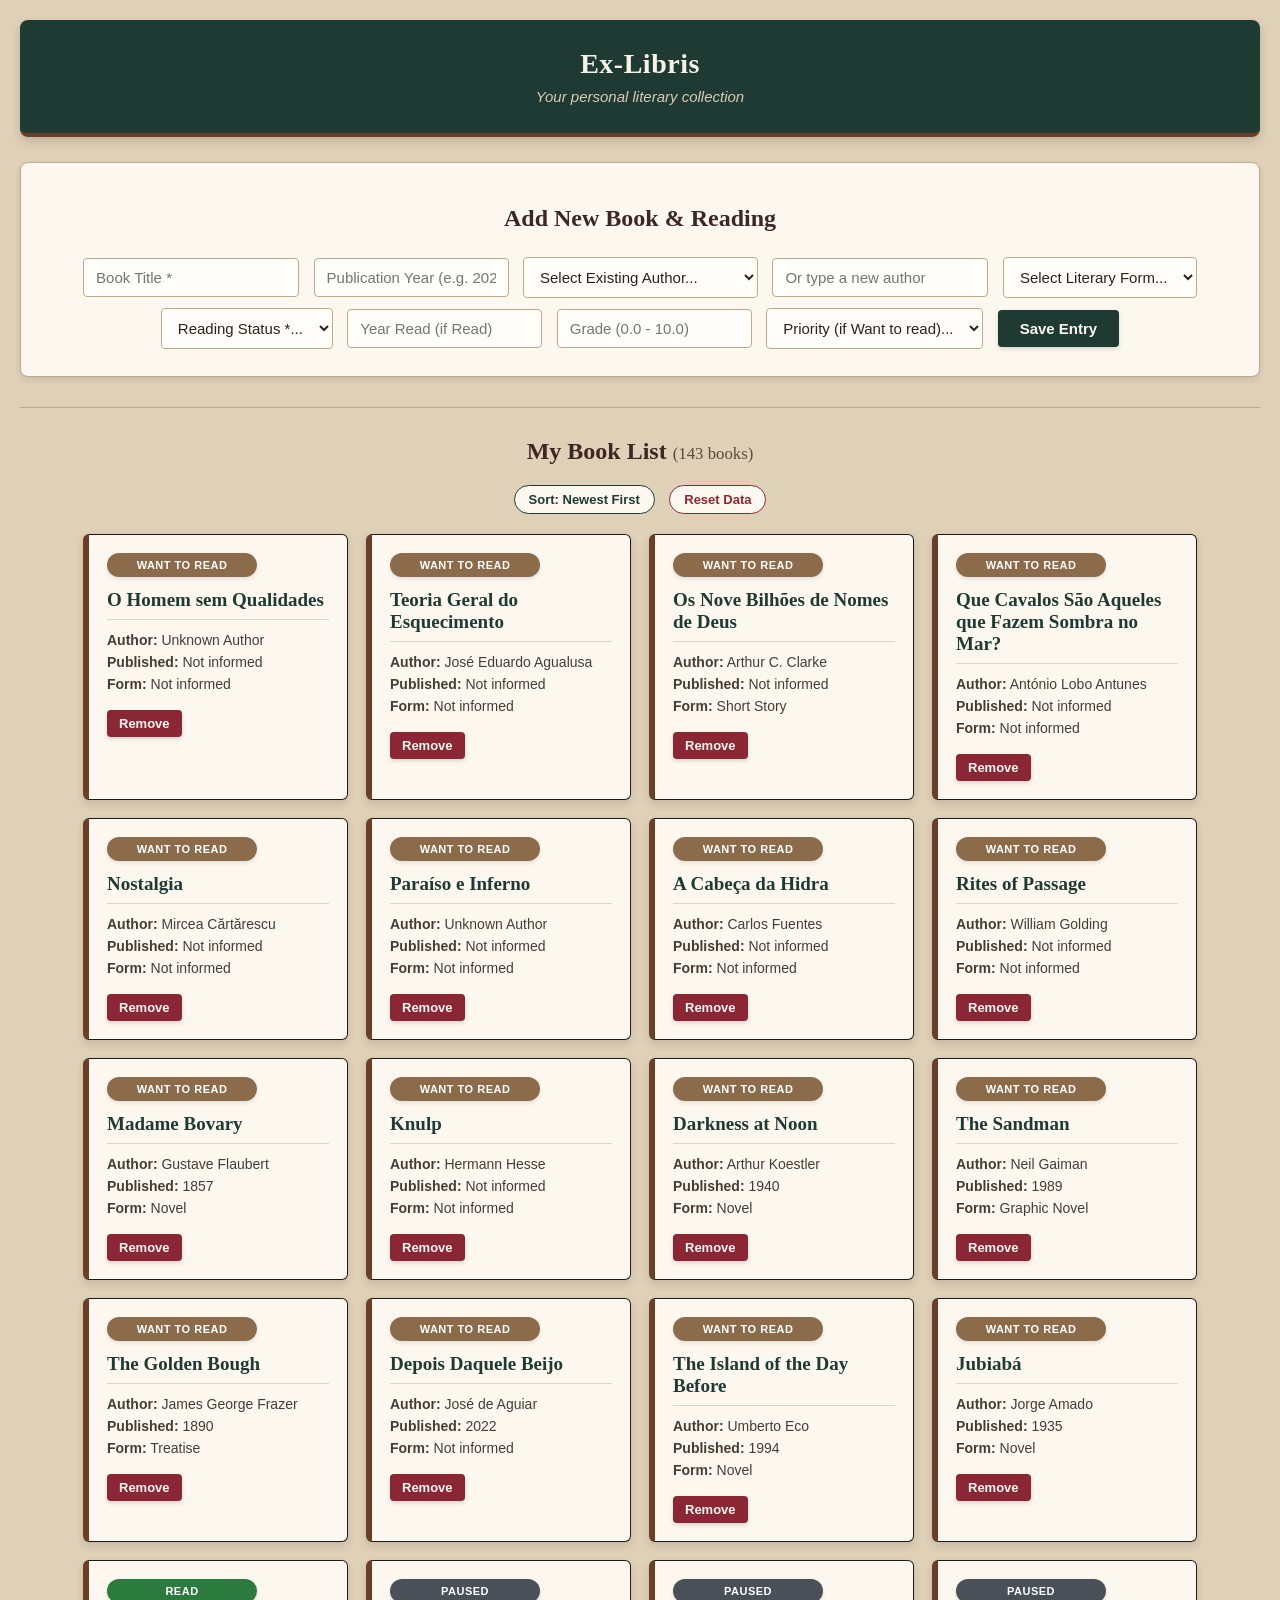
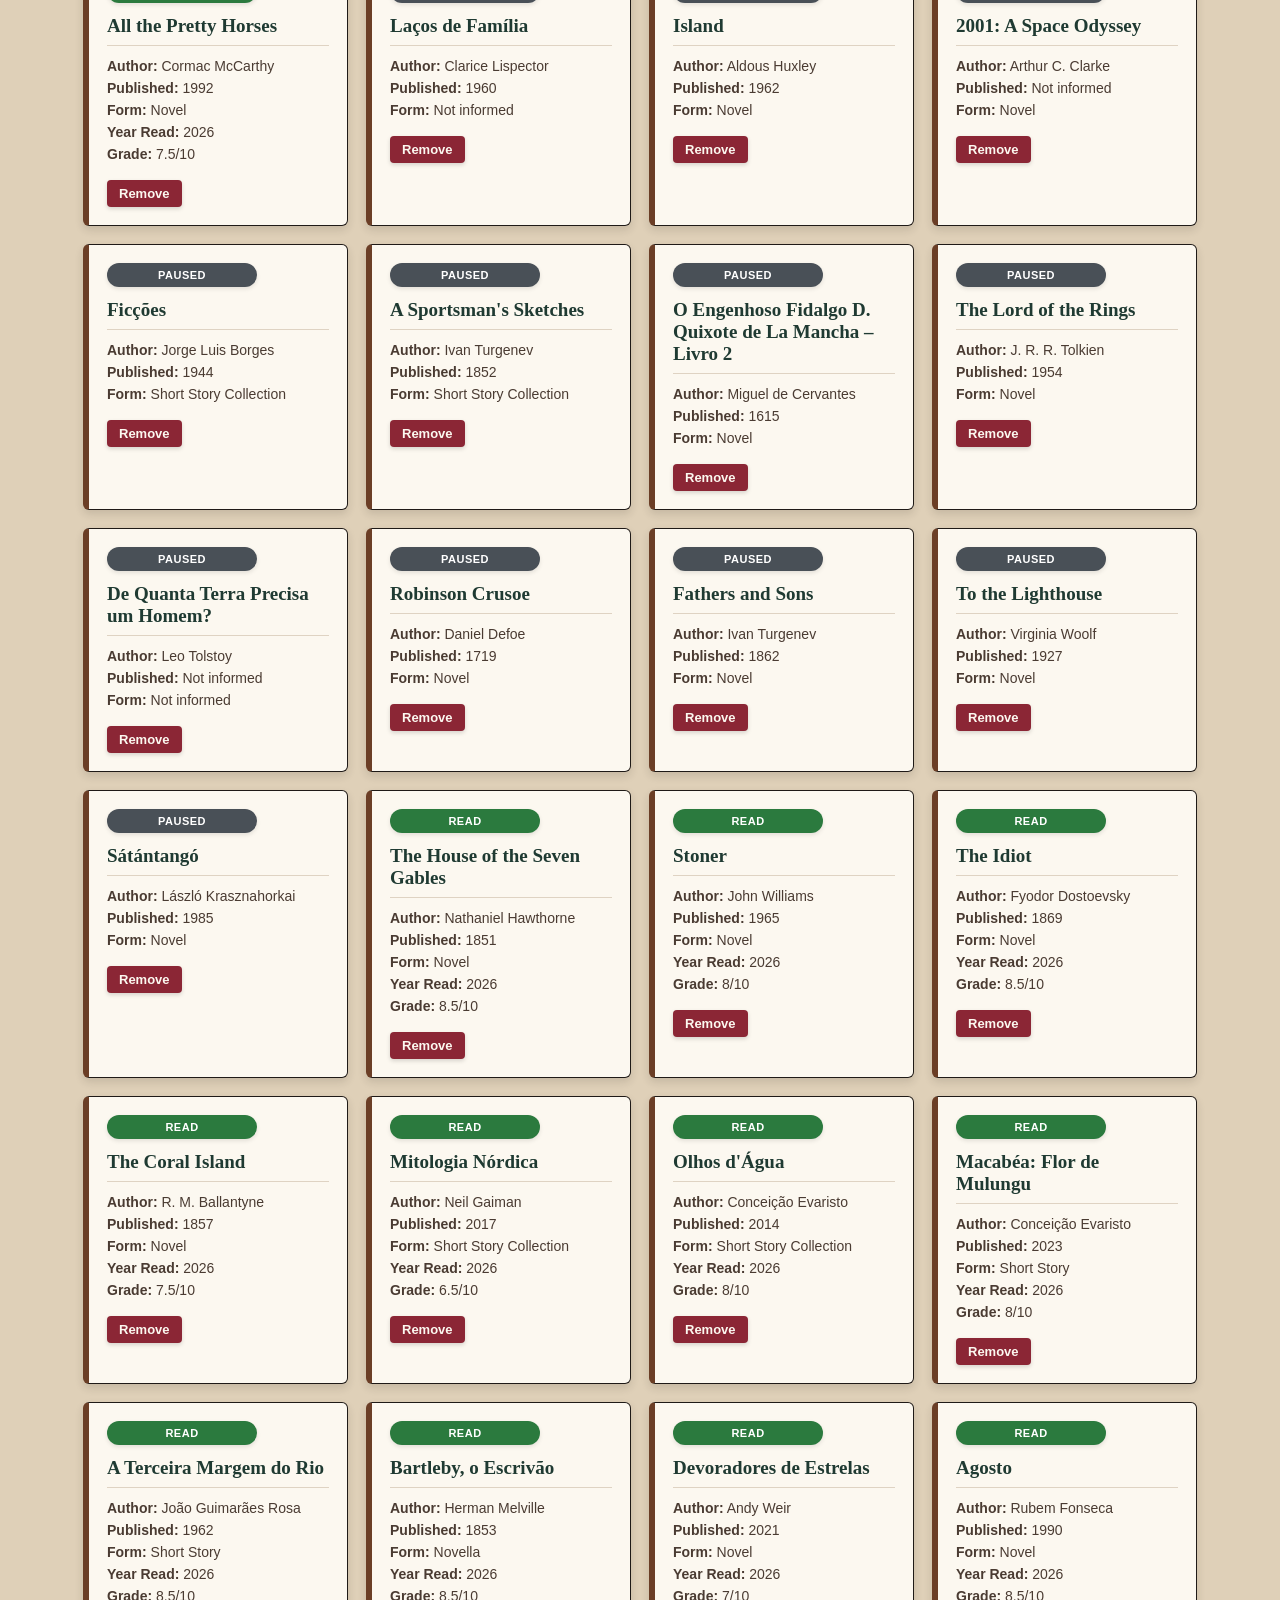
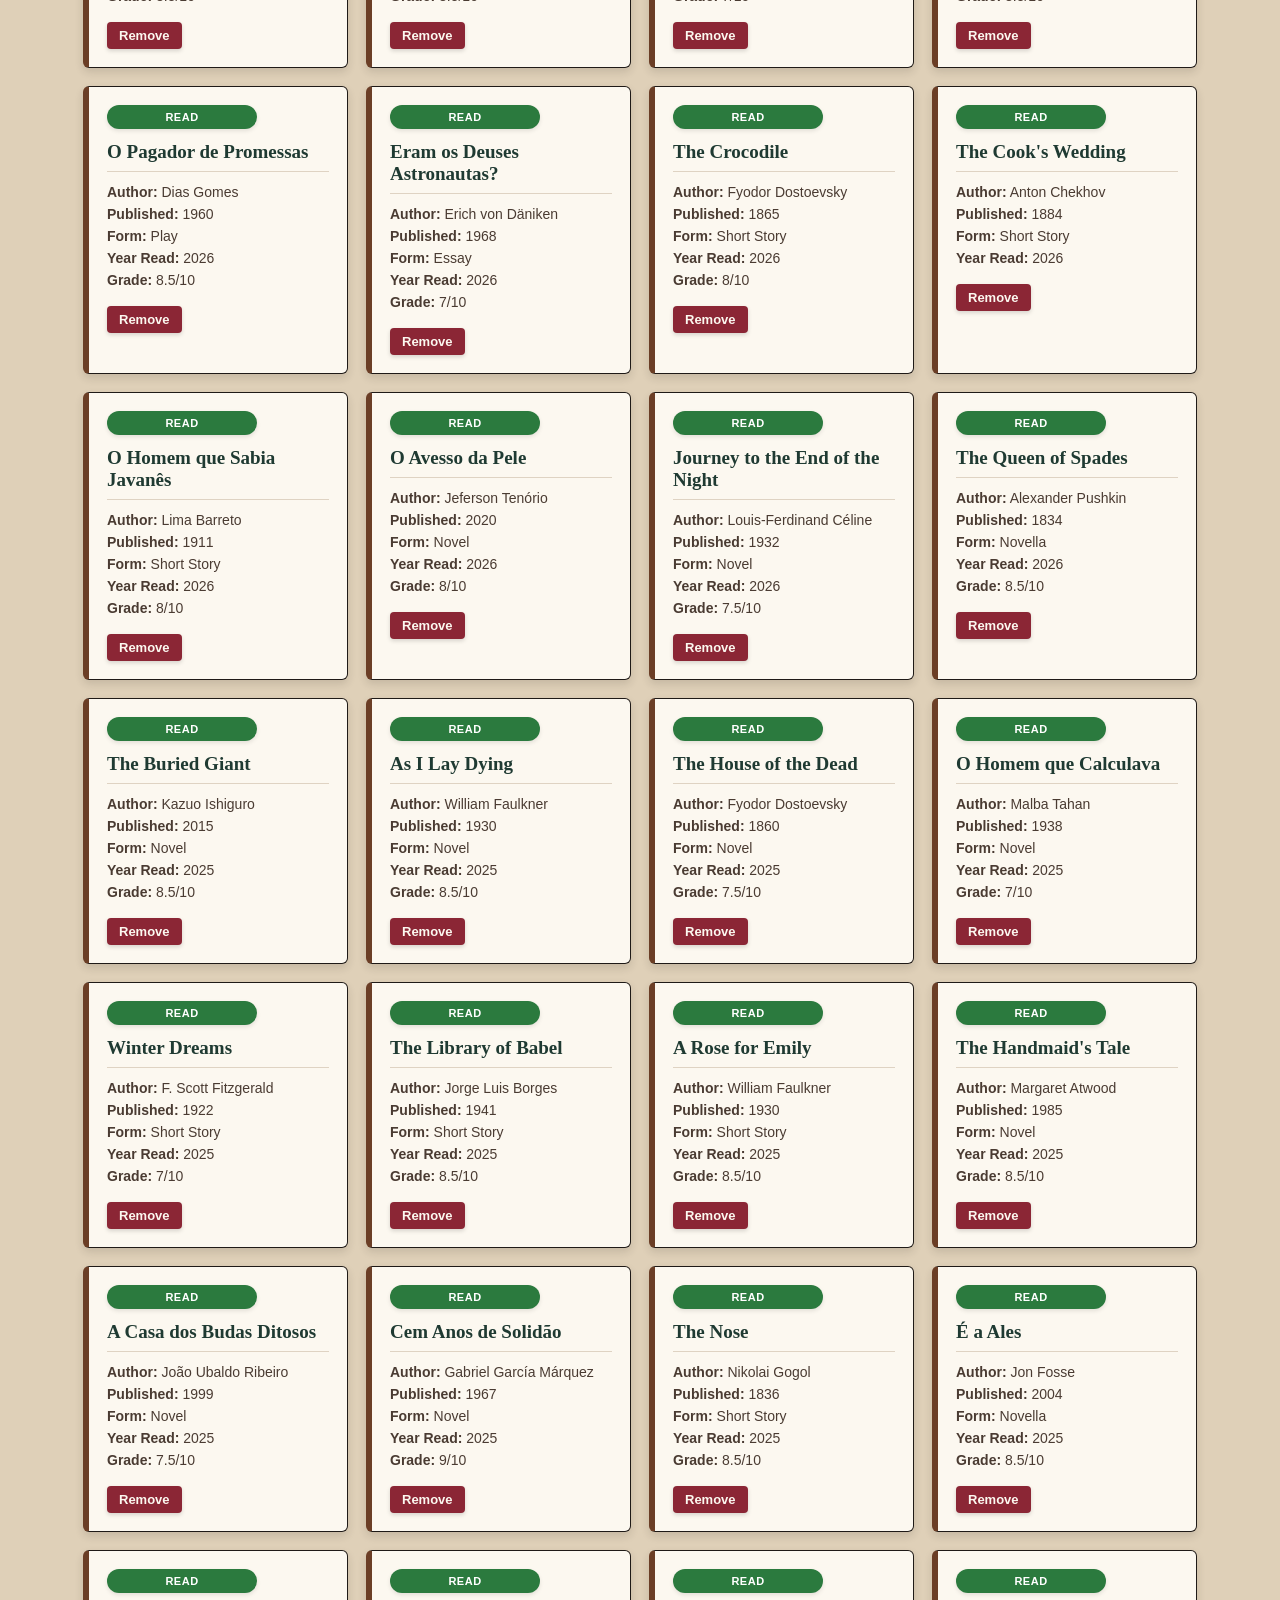
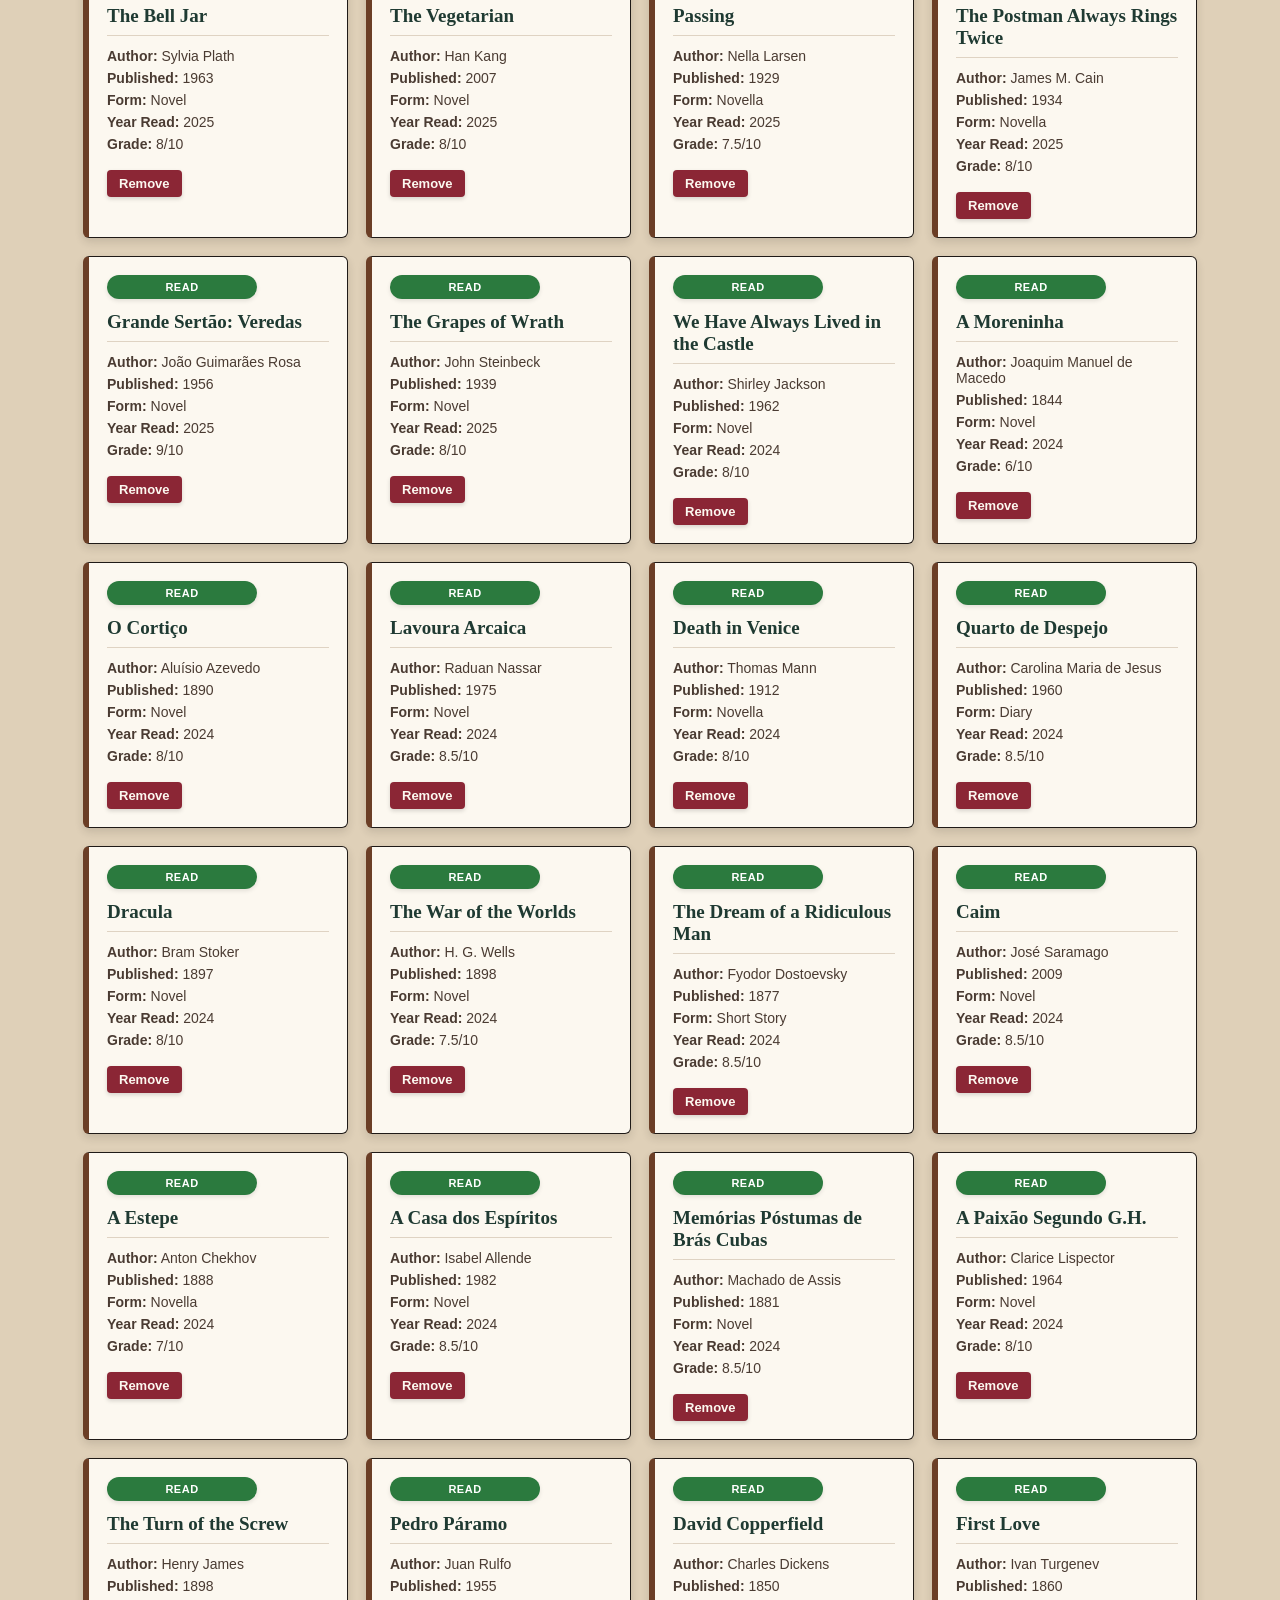
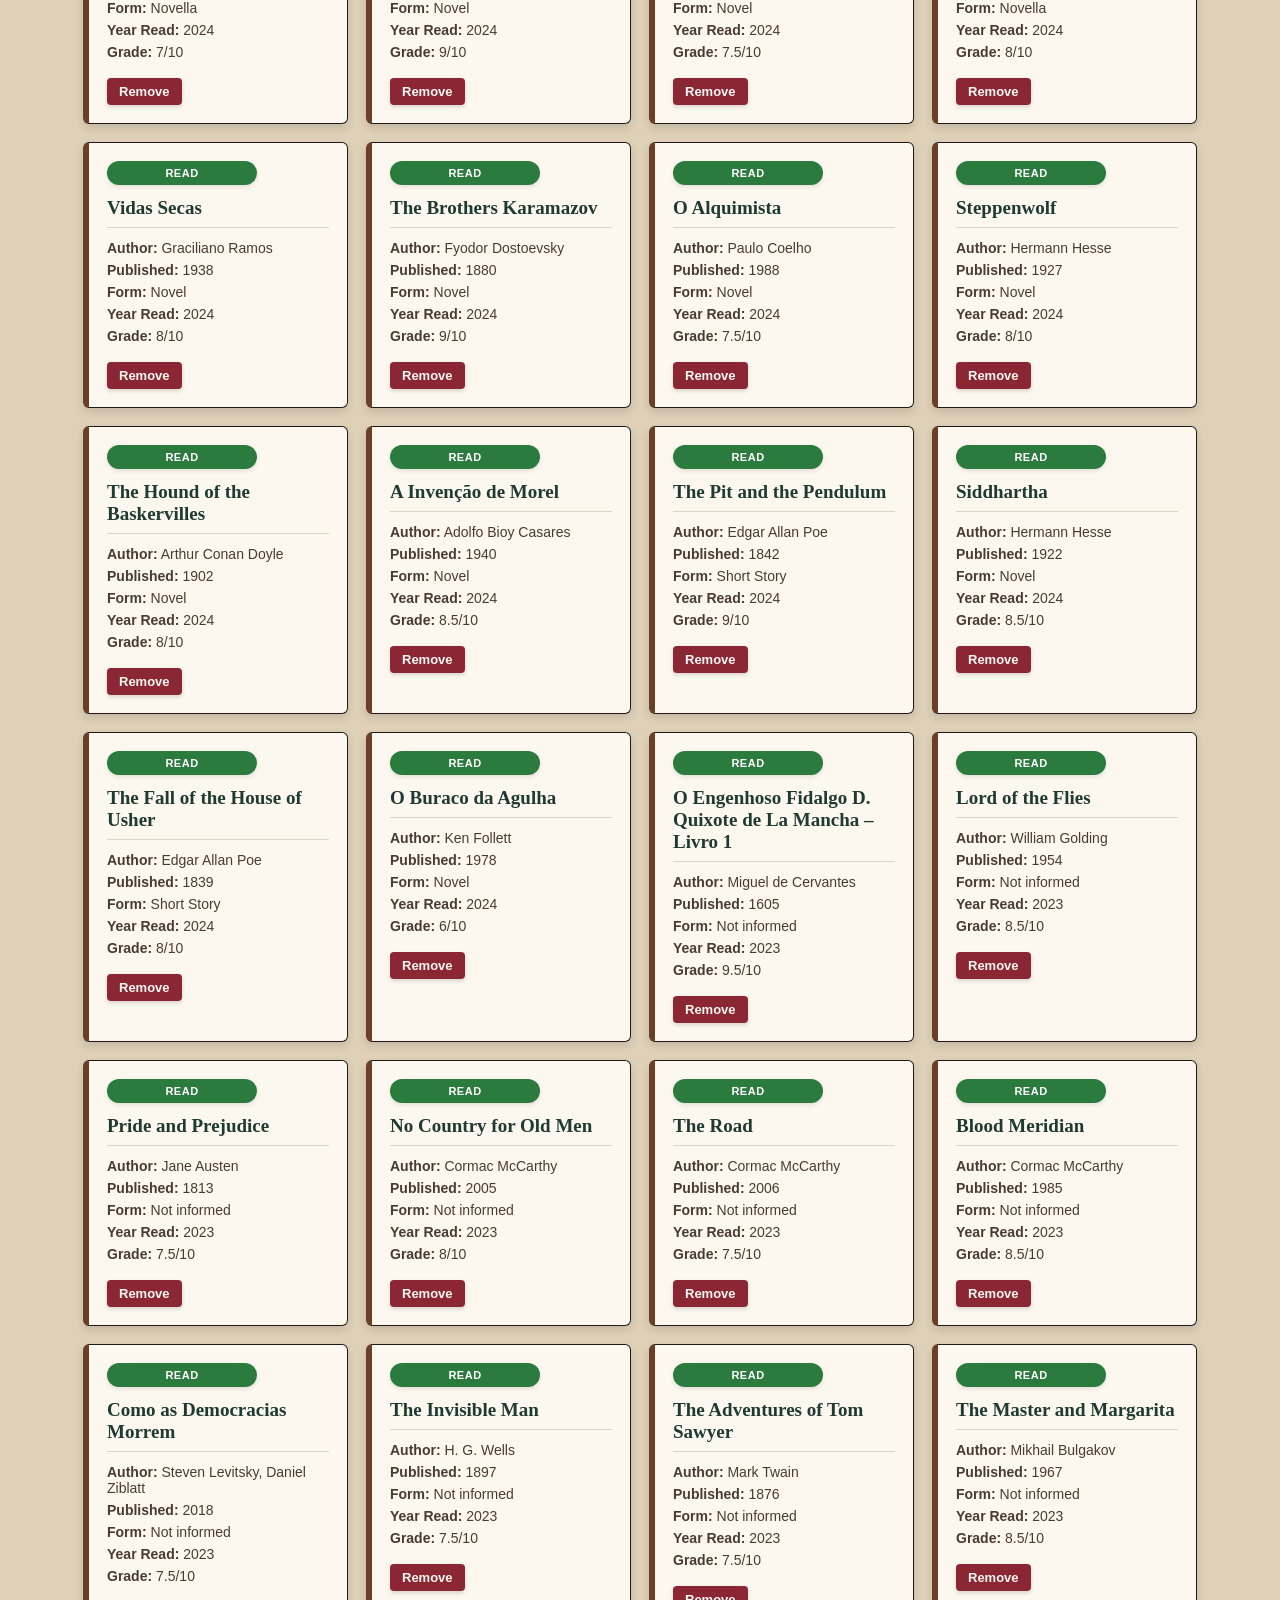
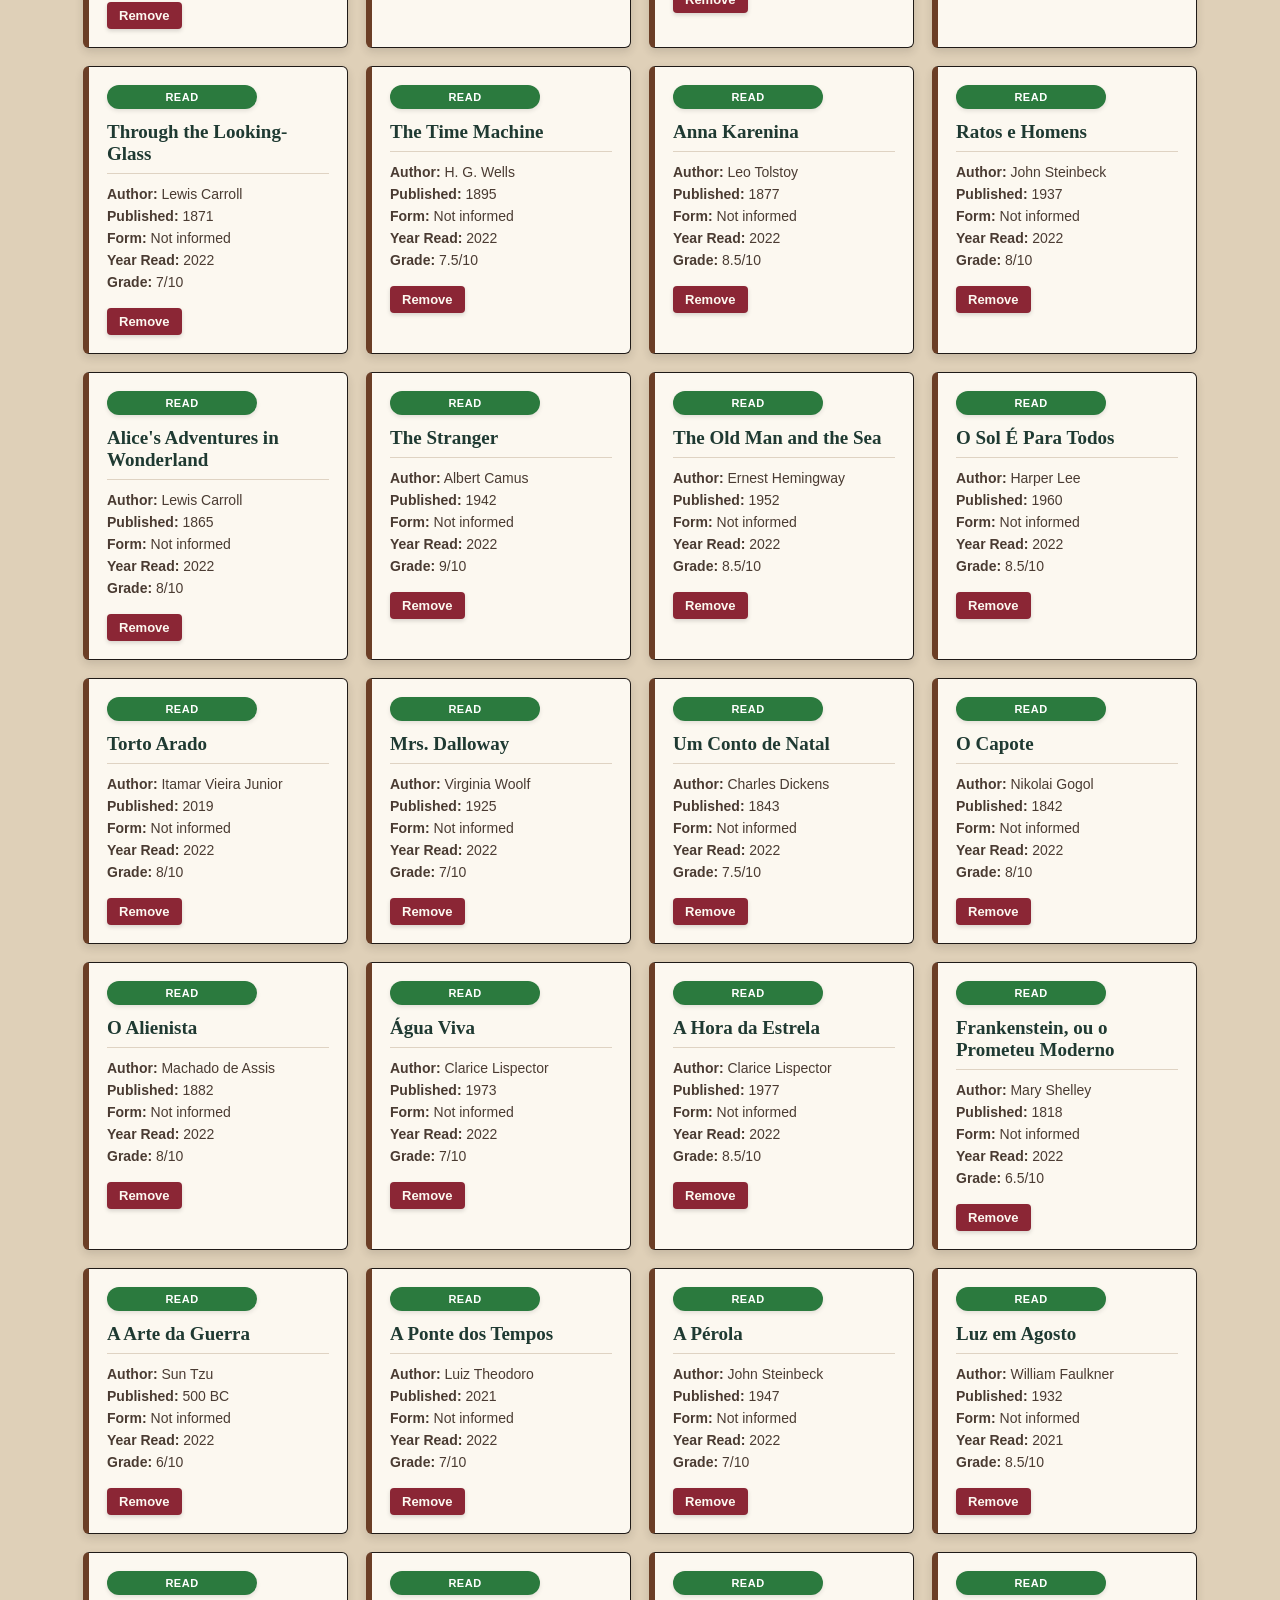
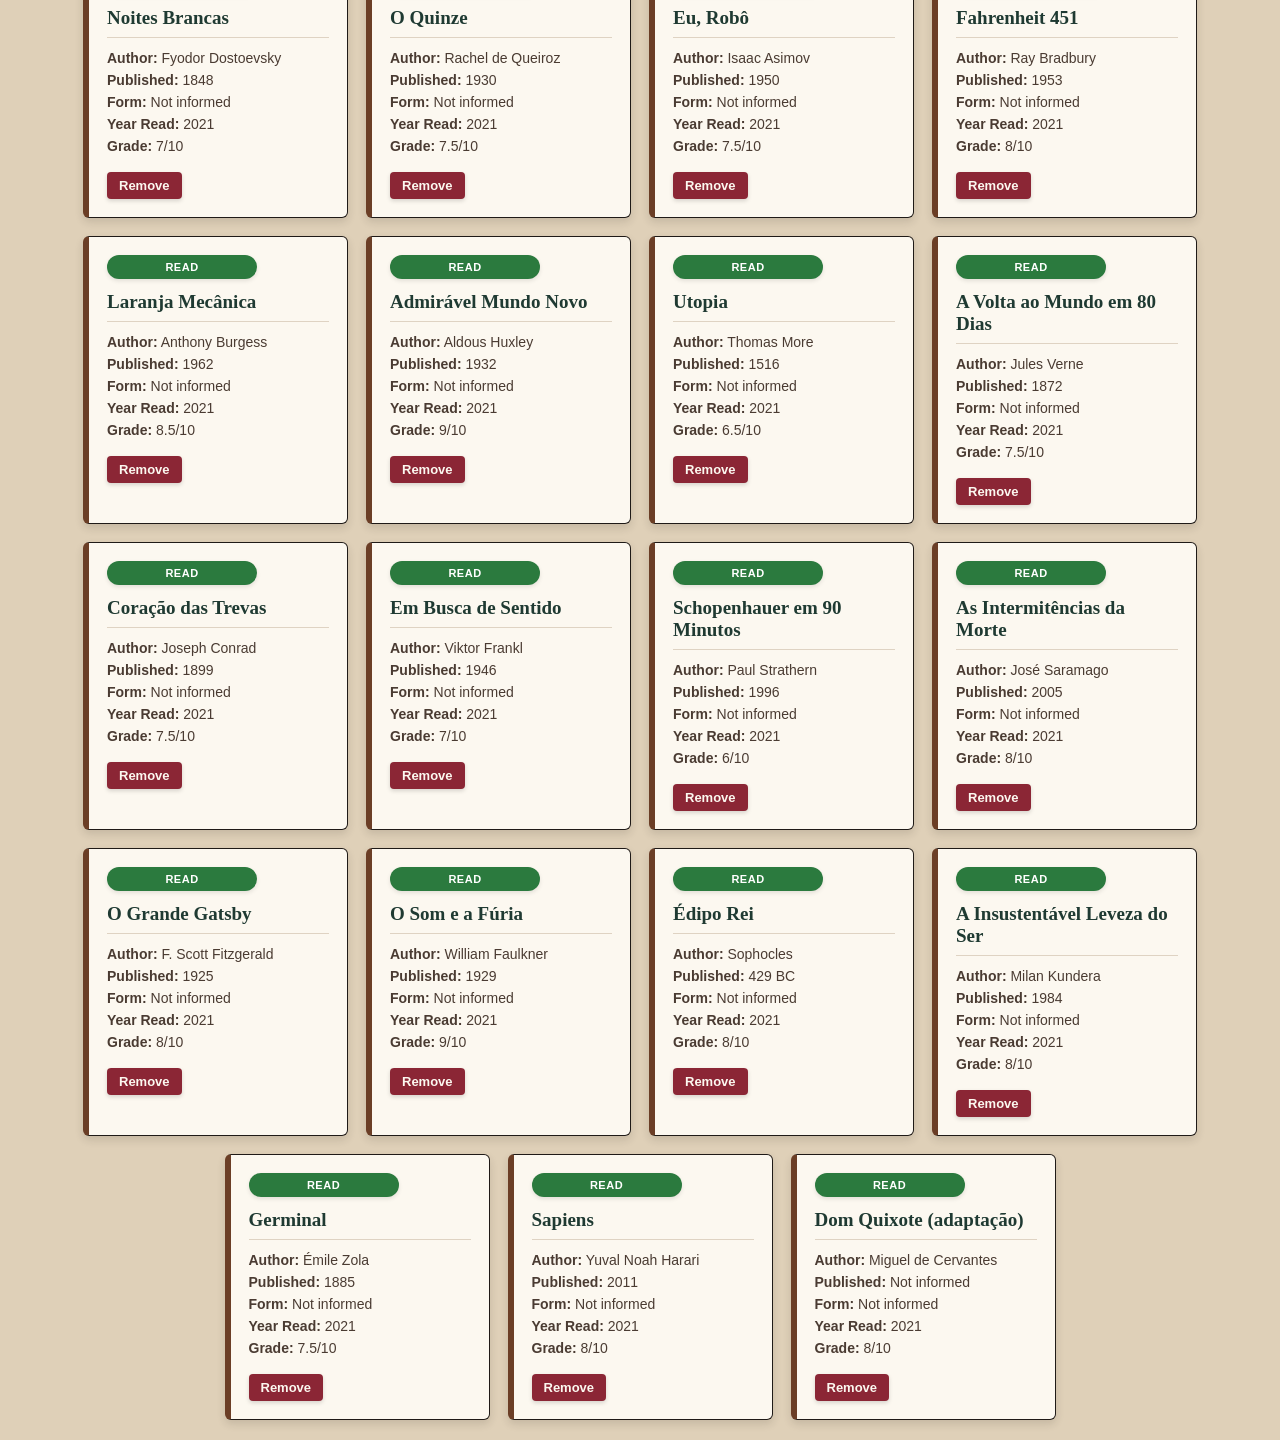
==== index.html @ f7af6a47 "Versão 13: Tradução para inglês (US), separação Book/Reading e validações FR-06" ====
<!DOCTYPE html>
<html lang="en-US">
<head>
    <meta charset="UTF-8">
    <meta name="viewport" content="width=device-width, initial-scale=1.0">
    <title>Ex-Libris | Personal Library</title>
    <link rel="stylesheet" href="css/style.css">
</head>
<body>
    <header>
        <h1>Ex-Libris</h1>
        <p class="subtitle">Your personal literary collection</p>
    </header>
    
    <main>
        <!-- SECTION 1: Form for Book & Initial Reading -->
        <section class="add-book-section">
            <h2>Add New Book & Reading</h2>
            
            <form id="form-new-book" novalidate>
                <!-- Book Entity Fields -->
                <input type="text" id="new-title" name="title" placeholder="Book Title *">
                <input type="number" id="new-year" name="publicationYear" placeholder="Publication Year (e.g. 2024 or -500)">
                
                <!-- Author Selection or Quick Creation -->
                <select id="new-author" name="authorId">
                    <option value="">Select Existing Author...</option>
                </select>
                <input type="text" id="typed-author" name="typedAuthor" placeholder="Or type a new author">

                <!-- Book Literary Form (Controlled values matching seed.json) -->
                <select id="new-form" name="form">
                    <option value="">Select Literary Form...</option>
                    <option value="Novel">Novel</option>
                    <option value="Novella">Novella</option>
                    <option value="Short Story">Short Story</option>
                    <option value="Short Story Collection">Short Story Collection</option>
                    <option value="Essay">Essay</option>
                    <option value="Play">Play</option>
                    <option value="Diary">Diary</option>
                    <option value="Treatise">Treatise</option>
                    <option value="Graphic Novel">Graphic Novel</option>
                </select>

                <!-- Reading Entity Fields -->
                <select id="new-status" name="status">
                    <option value="">Reading Status *...</option>
                    <option value="Want to read">Want to read</option>
                    <option value="Reading">Reading</option>
                    <option value="Paused">Paused</option>
                    <option value="Read">Read</option>
                    <option value="Abandoned">Abandoned</option>
                </select>

                <input type="number" id="new-year-read" name="yearRead" placeholder="Year Read (if Read)">
                <input type="number" id="new-grade" name="grade" step="0.5" placeholder="Grade (0.0 - 10.0)">

                <select id="new-priority" name="priority">
                    <option value="">Priority (if Want to read)...</option>
                    <option value="Low">Low</option>
                    <option value="Medium">Medium</option>
                    <option value="High">High</option>
                </select>

                <button type="submit" id="btn-save">Save Entry</button>
            </form>

            <!-- Container for FR-06 Validation Errors -->
            <div id="error-messages" class="error-container" aria-live="polite"></div>
        </section>

        <hr>

        <!-- SECTION 2: Library Display & Controls -->
        <section class="library-section">
            <h2>My Book List <span id="book-counter" class="book-counter"></span></h2>
            
            <div class="list-controls">
                <button type="button" id="btn-sort">Sort: Newest First</button>
                <button type="button" id="btn-reset" class="btn-reset">Reset Data</button>
            </div>

            <div id="book-list" class="book-grid"></div>
        </section>
    </main>

    <script type="module" src="js/app.js"></script>
</body>
</html>
---- css/style.css ----
/* ==========================================================================
   COLOR VARIABLES (CLASSIC LITERARY PALETTE)
   ========================================================================== */
:root {
    --color-bg: #dfd0b8;            /* Page background (warm parchment) */
    --color-paper: #fcf8f0;         /* Card and form surface (light cream) */
    --color-green: #1f3a32;         /* Primary header and title color */
    --color-green-hover: #284b41;   /* Slightly lighter green for hover states */
    --color-wood: #6b3e26;          /* Book spine accent and borders */
    --color-wine: #8b2635;          /* Destructive actions and error text */
    --color-wine-hover: #a32c3e;    /* Hover state for destructive buttons */
    --color-text: #2c221e;          /* Primary dark brown body text */
    --color-border-soft: #bfa98e;   /* Input borders and horizontal dividers */
}

/* ==========================================================================
   GENERAL PAGE SETUP
   ========================================================================== */
* {
    box-sizing: border-box;
}

body {
    font-family: 'Segoe UI', Tahoma, Geneva, Verdana, sans-serif;
    background-color: var(--color-bg);
    color: var(--color-text);
    margin: 0;
    padding: 20px;
    text-align: center;
}

/* ==========================================================================
   HEADER & TYPOGRAPHY
   ========================================================================== */
header {
    background-color: var(--color-green);
    color: #f7f2e7;
    padding: 28px 20px;
    border-radius: 8px;
    border-bottom: 4px solid var(--color-wood);
    margin-bottom: 25px;
    box-shadow: 0 4px 10px rgba(44, 34, 30, 0.18);
}

header h1, h2, .book-card h3 {
    font-family: Georgia, 'Times New Roman', serif;
}

header h1 {
    margin: 0;
    font-size: 28px;
    letter-spacing: 0.5px;
}

.subtitle {
    margin: 8px 0 0 0;
    font-size: 15px;
    color: #d8ccb8;
    font-style: italic;
}

h2 {
    color: #3e2723;
}

.book-counter {
    font-size: 0.7em;
    color: #5c493e;
    font-weight: normal;
}

/* ==========================================================================
   FORM SECTION (ADD NEW BOOK & READING)
   ========================================================================== */
.add-book-section {
    background-color: var(--color-paper);
    padding: 22px;
    border-radius: 8px;
    border: 1px solid var(--color-border-soft);
    margin-bottom: 20px;
    box-shadow: 0 3px 6px rgba(44, 34, 30, 0.1);
}

#form-new-book input,
#form-new-book select {
    padding: 10px 12px;
    margin: 5px;
    border: 1px solid var(--color-border-soft);
    border-radius: 4px;
    background-color: #fffdf9;
    color: var(--color-text);
    font-size: 15px;
}

#new-year,
#new-year-read,
#new-grade {
    width: 195px;
    -moz-appearance: textfield;
    appearance: textfield;
}

#new-year::-webkit-outer-spin-button,
#new-year::-webkit-inner-spin-button,
#new-year-read::-webkit-outer-spin-button,
#new-year-read::-webkit-inner-spin-button,
#new-grade::-webkit-outer-spin-button,
#new-grade::-webkit-inner-spin-button {
    -webkit-appearance: none;
    appearance: none;
    margin: 0;
}

#form-new-book input:focus,
#form-new-book select:focus {
    outline: none;
    border-color: var(--color-green);
}

/* Validation Error Box (FR-06) - Hidden automatically when empty */
.error-container {
    max-width: 650px;
    margin: 14px auto 0 auto;
    padding: 10px 14px;
    background-color: #f8e6e8;
    border: 1px solid var(--color-wine);
    border-radius: 6px;
    color: var(--color-wine);
    font-size: 14px;
    font-weight: 600;
    text-align: left;
}

.error-container:empty {
    display: none;
}

.error-container p {
    margin: 4px 0;
}

/* ==========================================================================
   BUTTONS (SAVE & REMOVE)
   ========================================================================== */
#form-new-book button,
.btn-remove {
    color: var(--color-paper);
    border: none;
    border-radius: 4px;
    font-weight: bold;
    cursor: pointer;
    box-shadow: 0 2px 4px rgba(0, 0, 0, 0.15);
    transition: all 0.2s cubic-bezier(0.25, 0.8, 0.25, 1);
}

#form-new-book button {
    padding: 10px 22px;
    margin: 5px;
    background-color: var(--color-green);
    font-size: 15px;
}

#form-new-book button:hover {
    background-color: var(--color-green-hover);
    transform: translateY(-2px);
    box-shadow: 0 5px 10px rgba(31, 58, 50, 0.3);
}

#form-new-book button:active {
    transform: translateY(1px) scale(0.98);
    box-shadow: 0 1px 2px rgba(0, 0, 0, 0.2);
}

.btn-remove {
    background-color: var(--color-wine);
    padding: 6px 12px;
    margin-top: 12px;
    font-size: 13px;
}

.btn-remove:hover {
    background-color: var(--color-wine-hover);
    transform: translateY(-2px);
    box-shadow: 0 4px 8px rgba(139, 38, 53, 0.3);
}

.btn-remove:active {
    transform: translateY(1px) scale(0.96);
    box-shadow: 0 1px 2px rgba(0, 0, 0, 0.2);
}

/* ==========================================================================
   DIVIDERS & LIST CONTROLS
   ========================================================================== */
hr {
    border: 0;
    height: 1px;
    background: var(--color-border-soft);
    margin: 30px 0;
}

.list-controls {
    margin-bottom: 15px;
}

.list-controls button {
    background-color: var(--color-paper);
    color: var(--color-green);
    border: 1px solid var(--color-green);
    padding: 6px 14px;
    margin: 0 5px;
    border-radius: 20px;
    font-size: 13px;
    font-weight: bold;
    cursor: pointer;
    transition: all 0.2s;
}

.list-controls button:hover {
    background-color: var(--color-green);
    color: var(--color-paper);
}

.list-controls .btn-reset {
    border-color: var(--color-wine);
    color: var(--color-wine);
}

.list-controls .btn-reset:hover {
    background-color: var(--color-wine);
    color: var(--color-paper);
}

/* ==========================================================================
   FLEXBOX GRID & BOOK CARDS
   ========================================================================== */
.book-grid {
    display: flex;
    flex-wrap: wrap;
    gap: 18px;
    justify-content: center;
    margin-top: 20px;
}

.book-card {
    background-color: var(--color-paper);
    border: 1px solid #1f1a17;
    border-left: 6px solid var(--color-wood);
    border-radius: 6px;
    padding: 18px;
    width: 265px;
    box-shadow: 0 4px 8px rgba(44, 34, 30, 0.14);
    text-align: left;
    transition: transform 0.2s ease, box-shadow 0.2s ease;
}

.book-card:hover {
    transform: translateY(-3px);
    box-shadow: 0 6px 14px rgba(44, 34, 30, 0.2);
}

.book-card h3 {
    margin: 0 0 12px 0;
    color: var(--color-green);
    font-size: 19px;
    border-bottom: 1px solid #dfd3c3;
    padding-bottom: 8px;
}

.book-card p {
    margin: 6px 0;
    color: #4a3b32;
    font-size: 14px;
}

.empty-message {
    color: #5c493e;
    font-style: italic;
}

/* ==========================================================================
   INTERACTIVE STATUS BADGES (HIGH CONTRAST)
   ========================================================================== */
.status-badge {
    display: inline-block;
    padding: 6px 12px;
    border-radius: 12px;
    font-size: 11px;
    font-weight: bold;
    text-transform: uppercase;
    letter-spacing: 0.5px;
    margin-bottom: 12px;
    border: none;
    outline: none;
    cursor: pointer;
    font-family: inherit;
    -webkit-appearance: none;
    -moz-appearance: none;
    appearance: none;
    text-align: center;
    box-shadow: 0 2px 4px rgba(0, 0, 0, 0.1);
    transition: transform 0.2s ease, filter 0.2s ease;
    width: 150px;
}

.status-badge:hover {
    transform: translateY(-1px);
    filter: brightness(1.1);
}

.status-badge option {
    background-color: var(--color-paper);
    color: var(--color-text);
    font-weight: normal;
}

.status-want-to-read {
    background-color: #8b6b4a;
    color: #ffffff;
}

.status-reading {
    background-color: #ffc107;
    color: #2b2013;
}

.status-paused {
    background-color: #495057;
    color: #ffffff;
}

.status-read {
    background-color: #2b7a3e;
    color: #ffffff;
}

.status-abandoned {
    background-color: #b02a37;
    color: #ffffff;
}

.status-unknown {
    background-color: #6c757d;
    color: #ffffff;
}
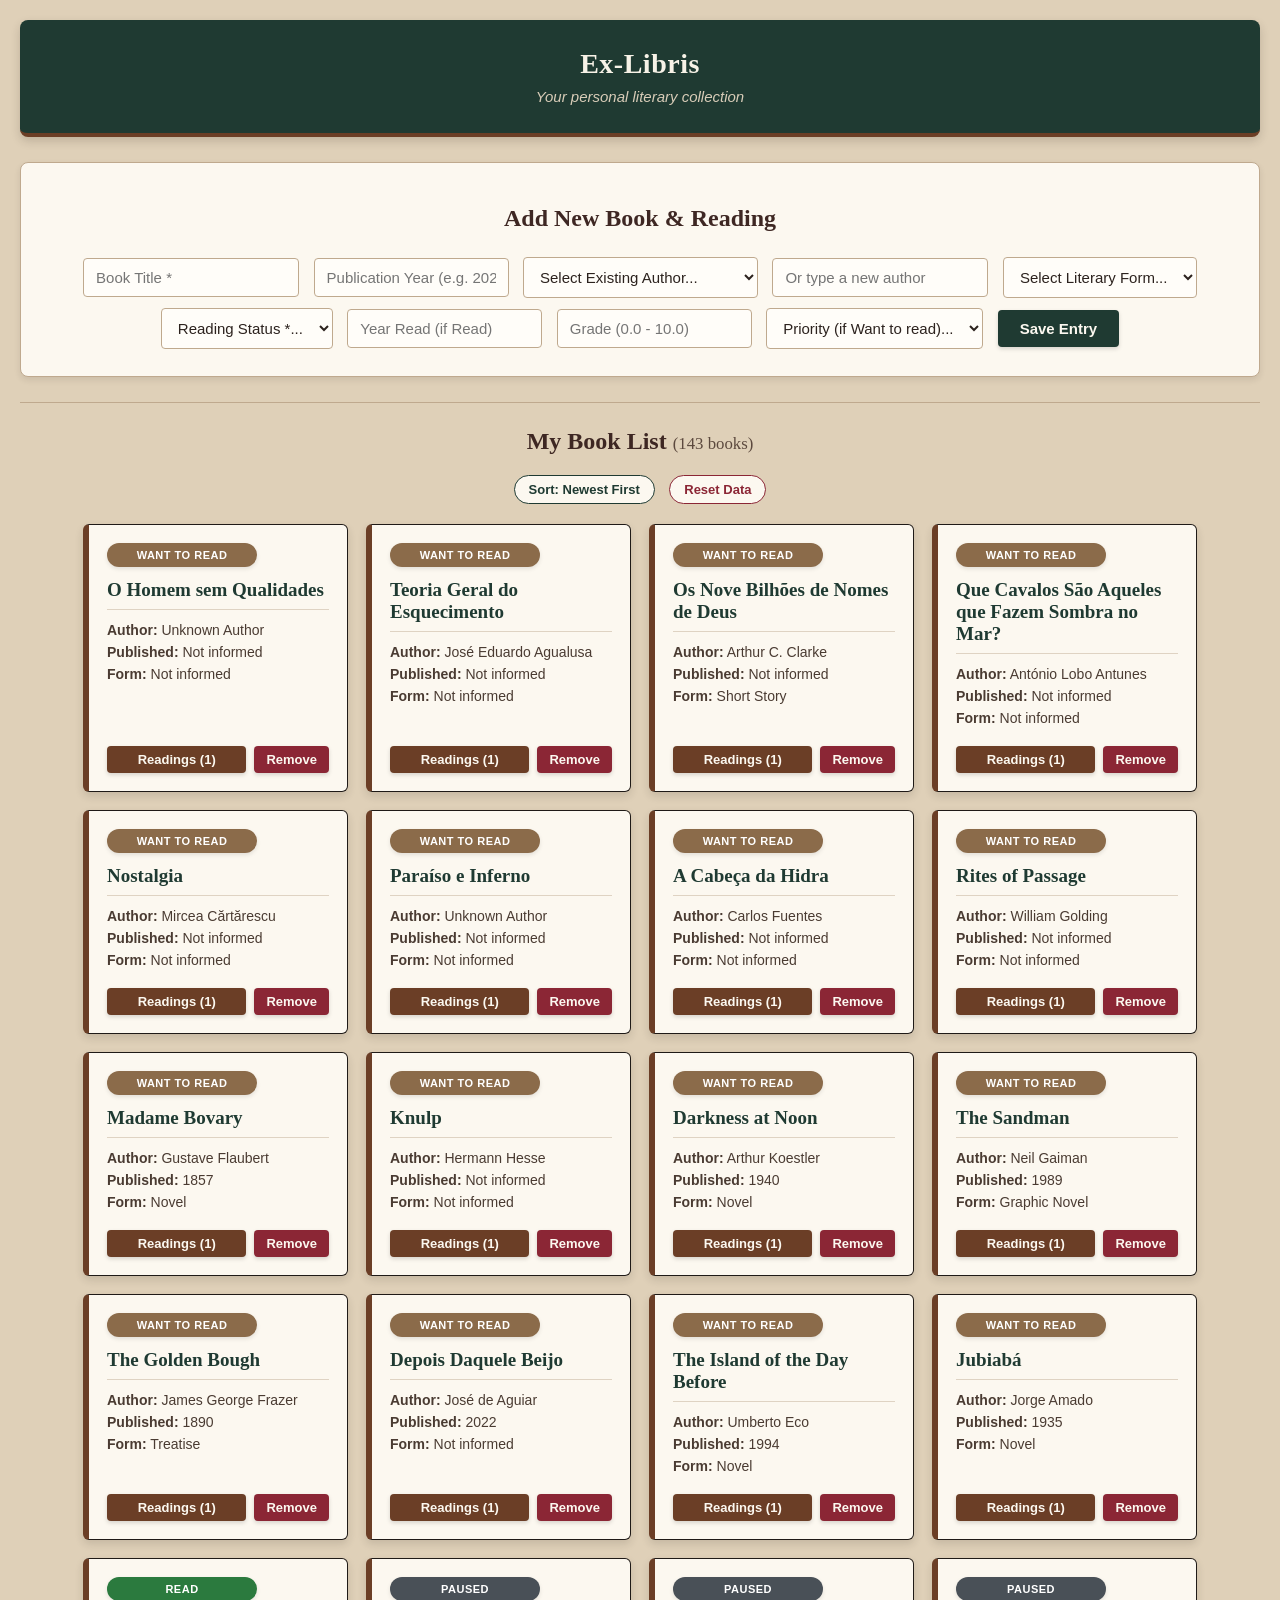
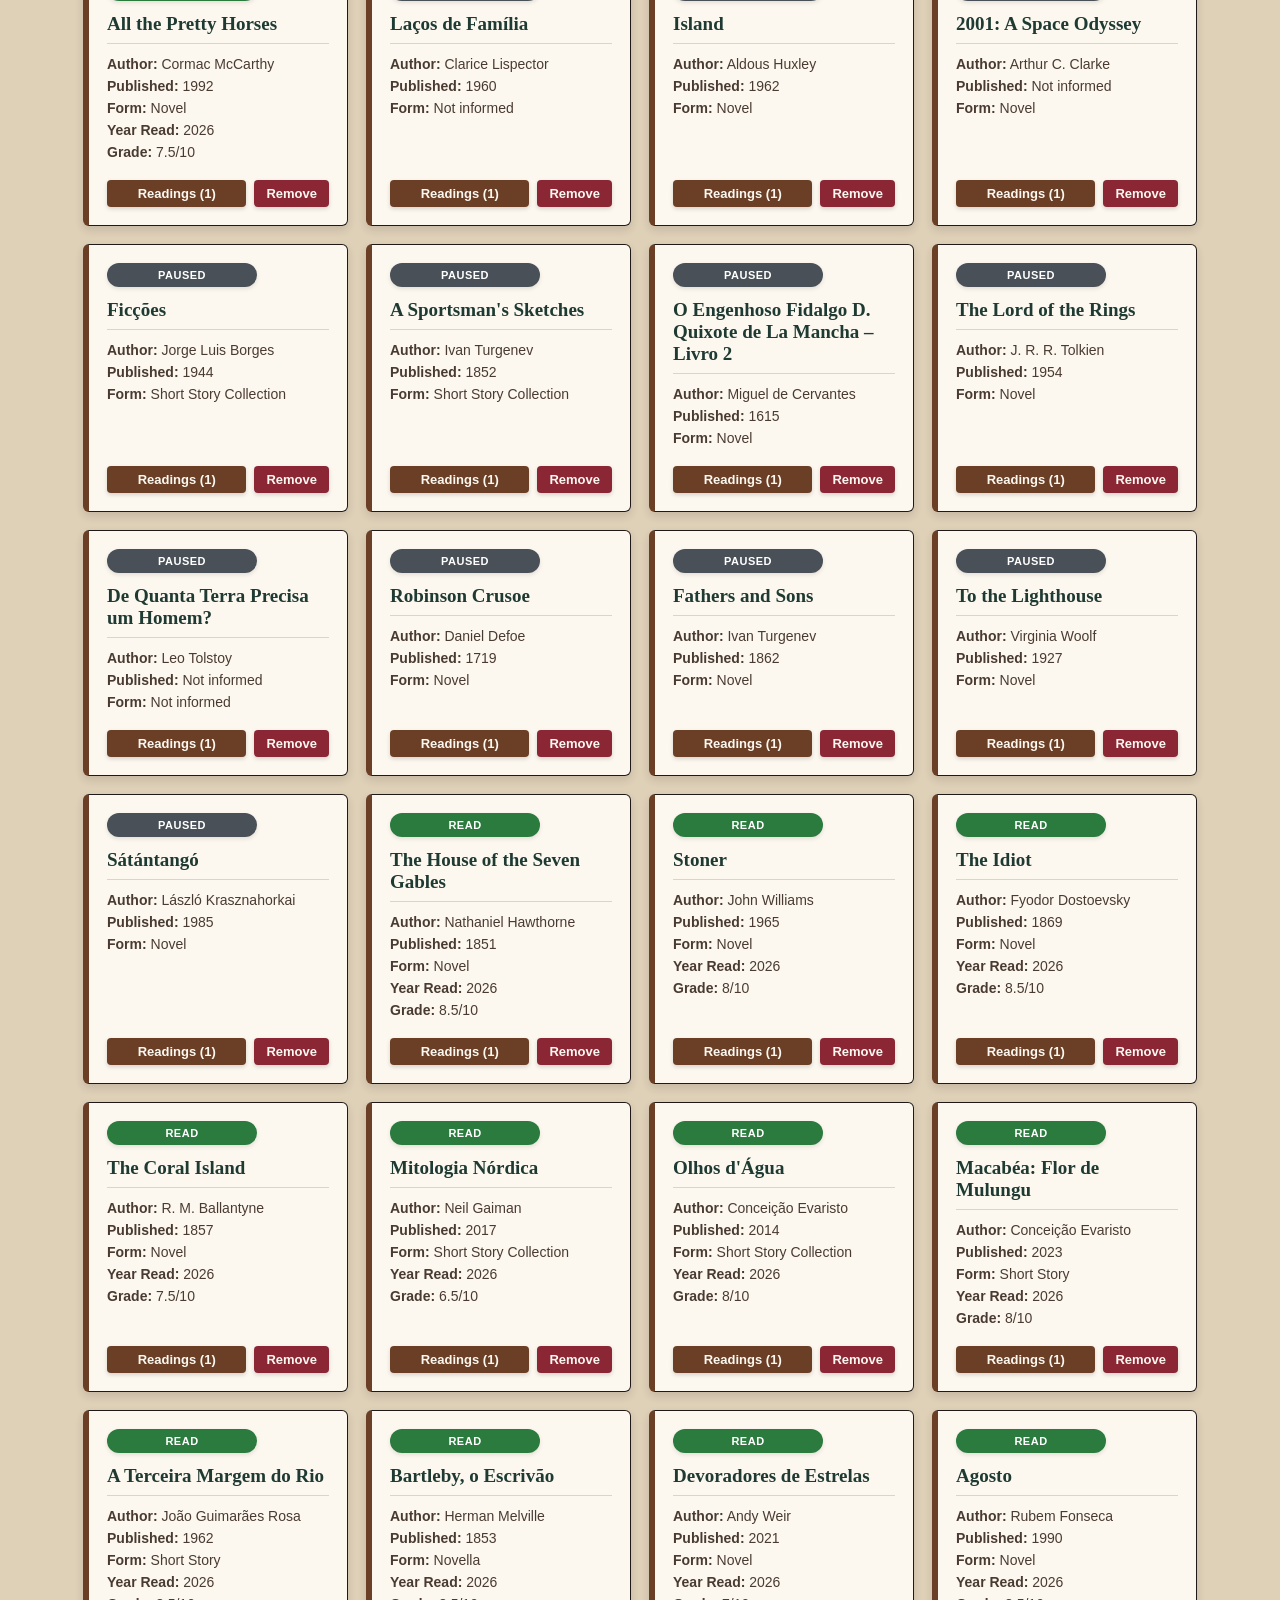
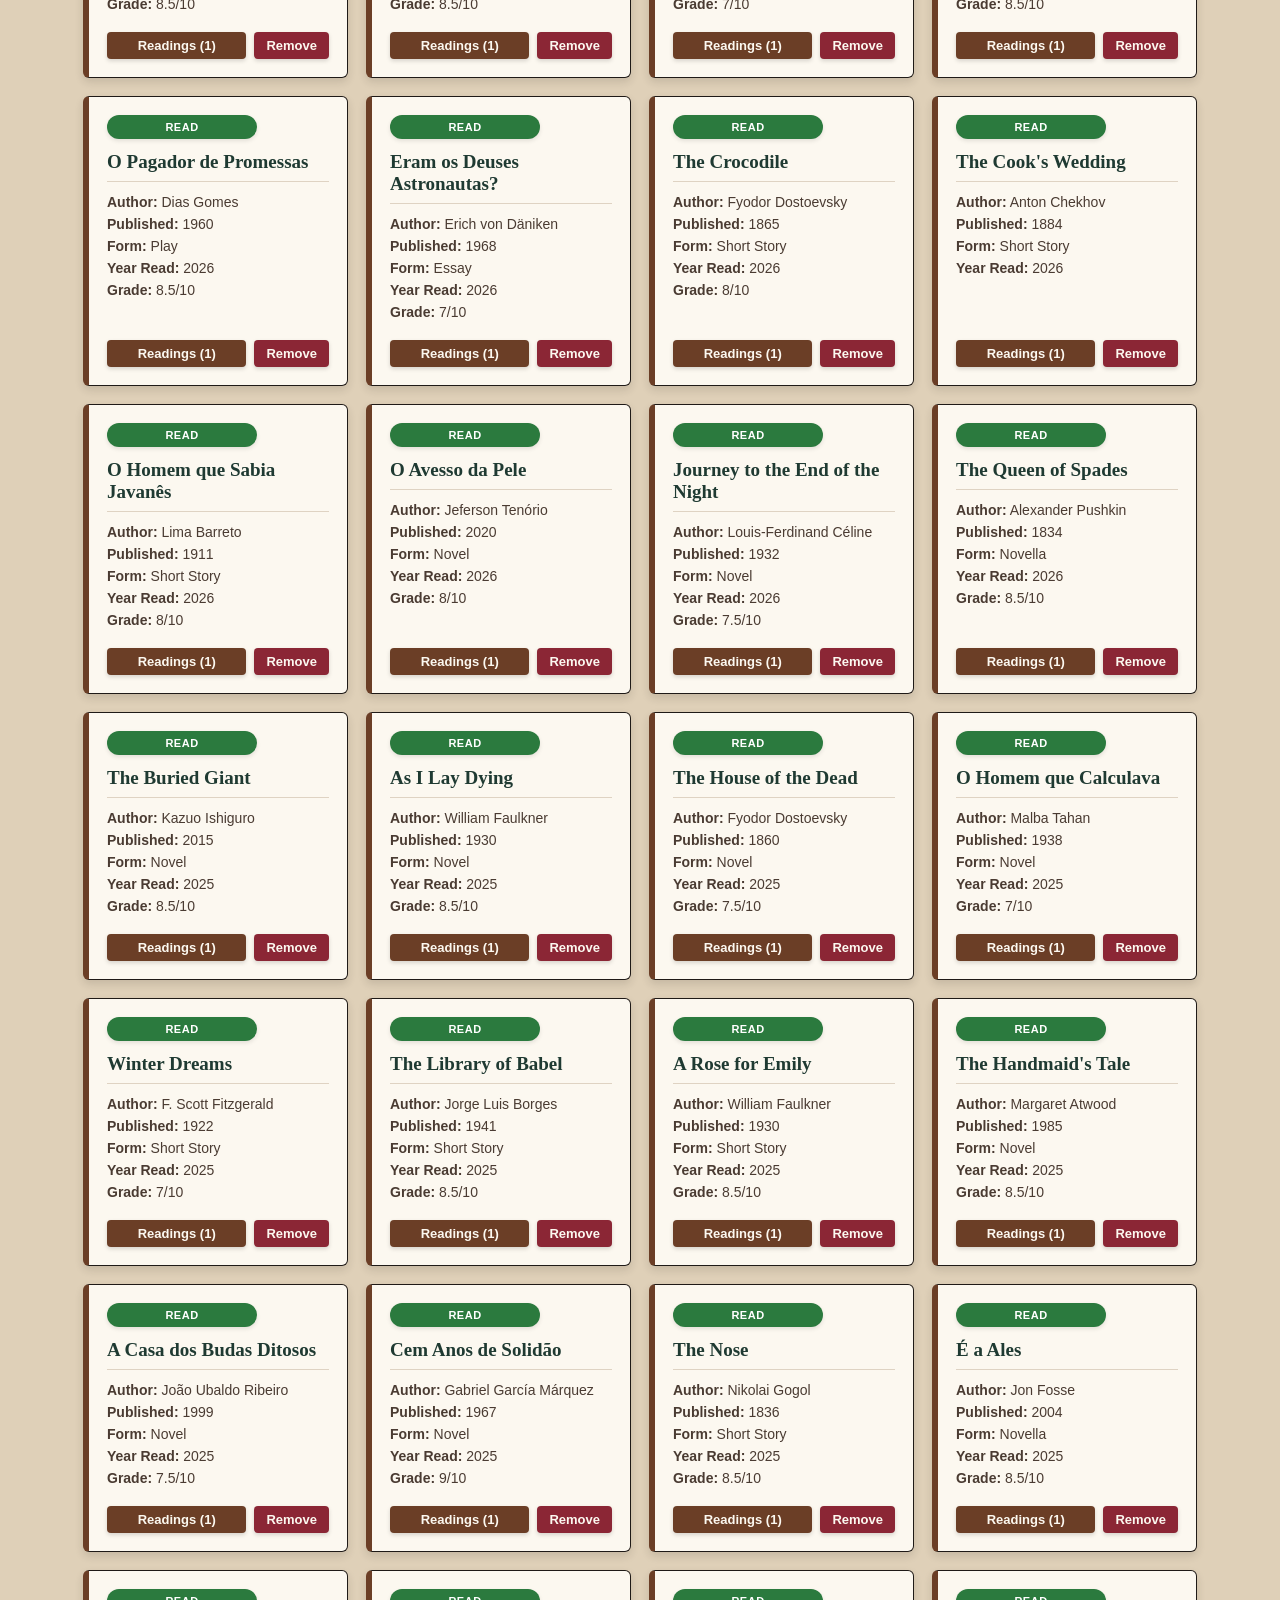
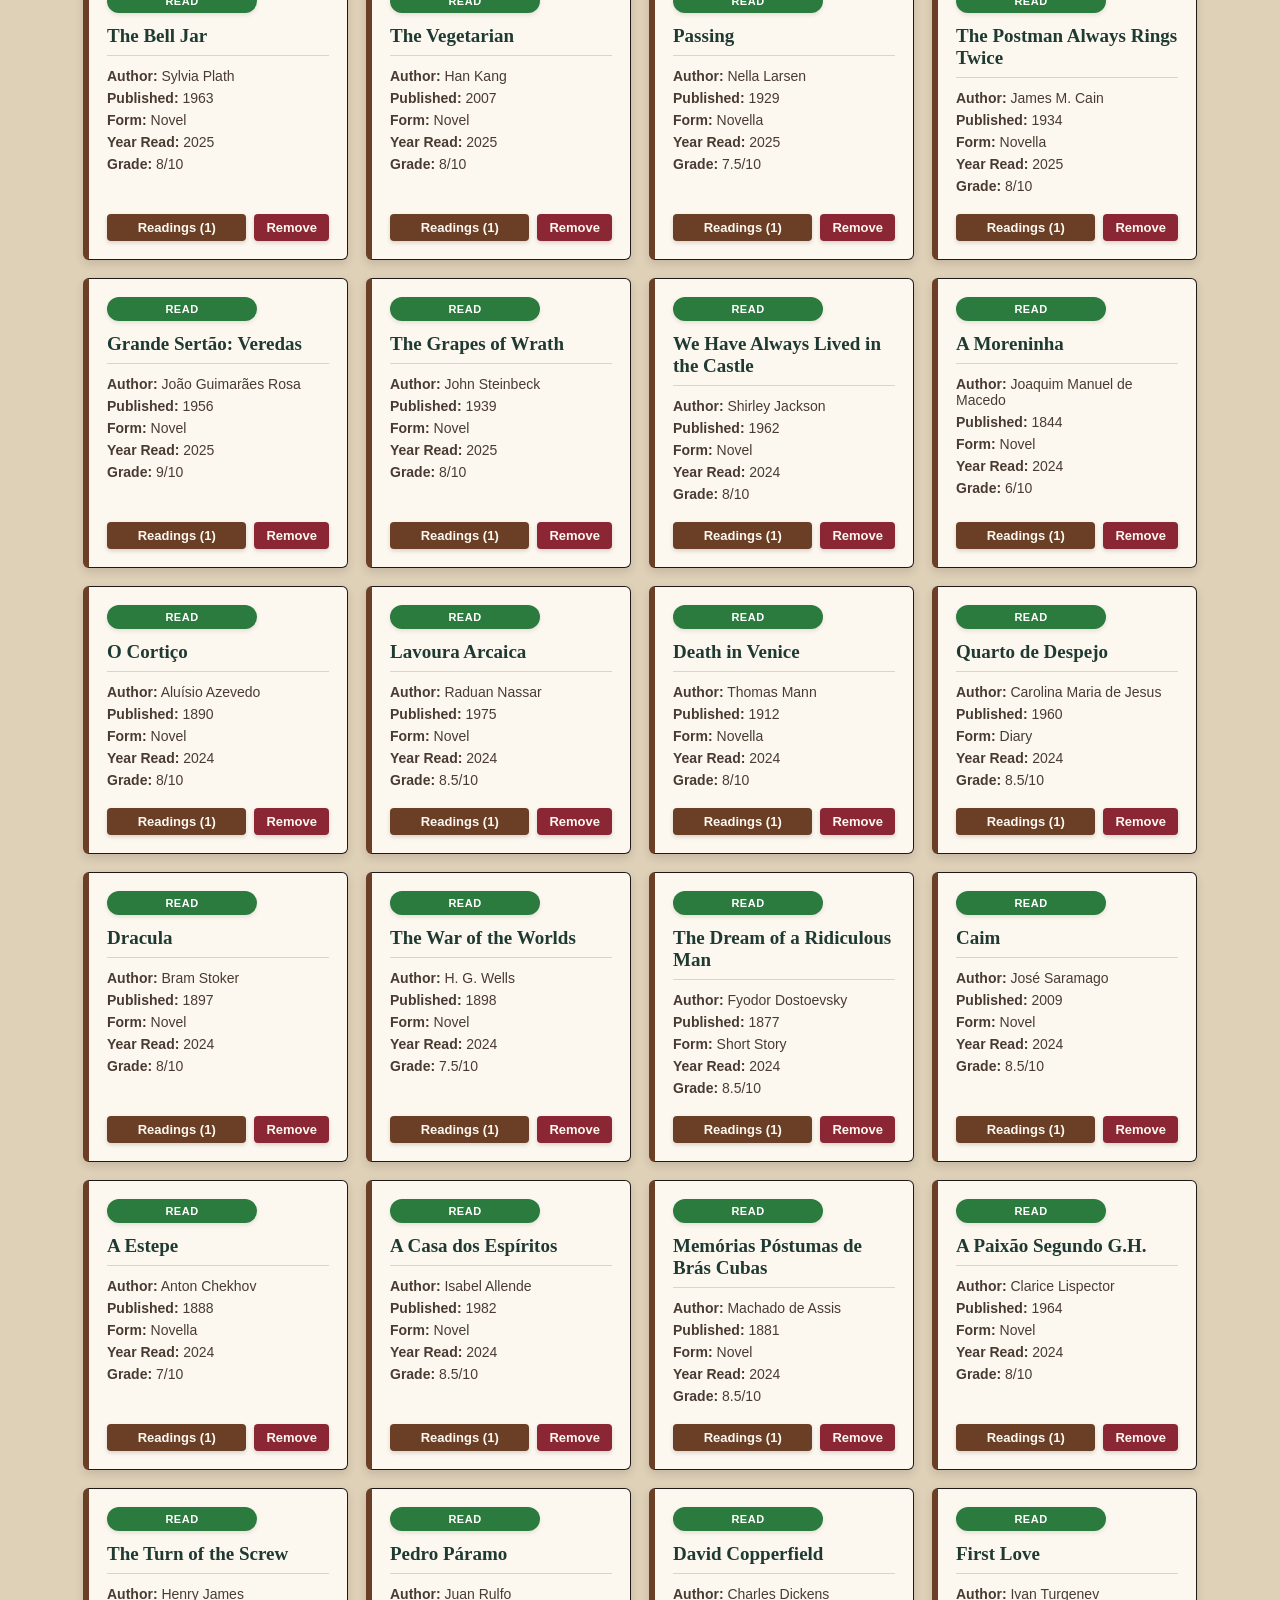
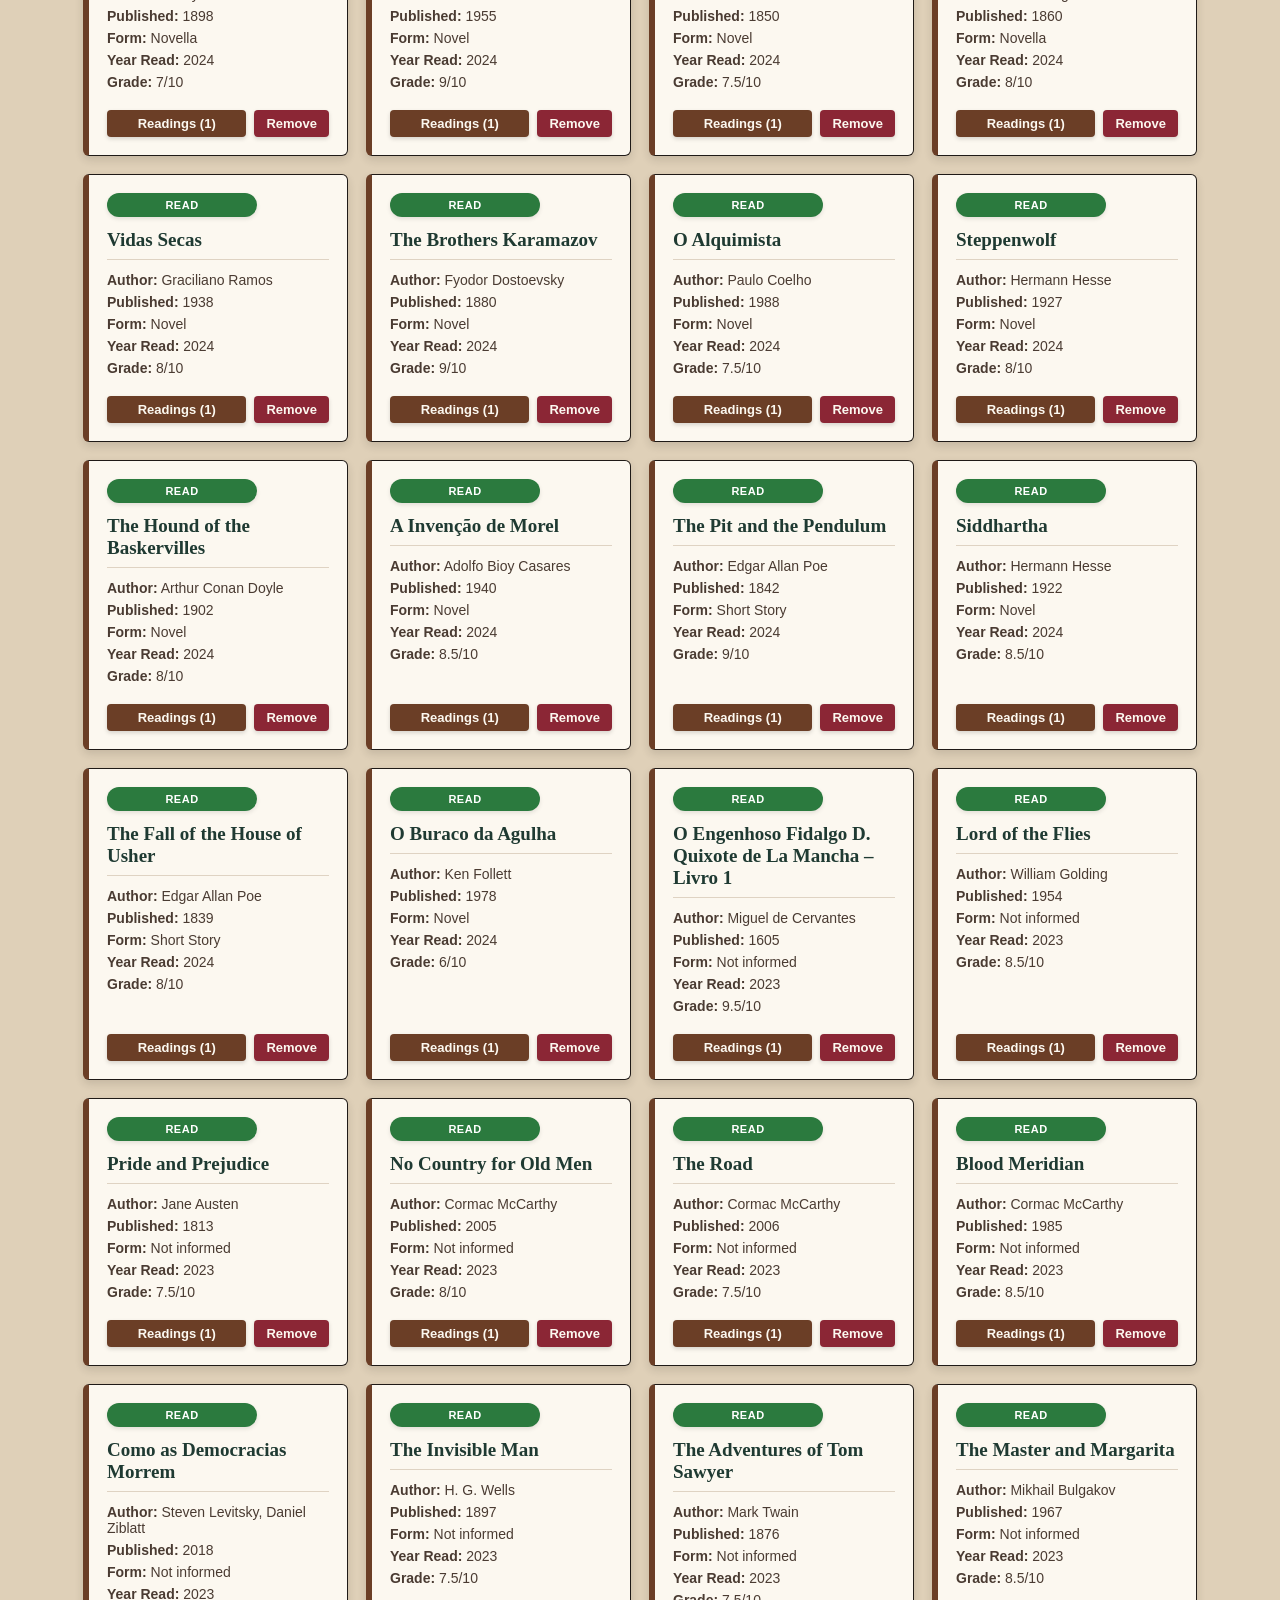
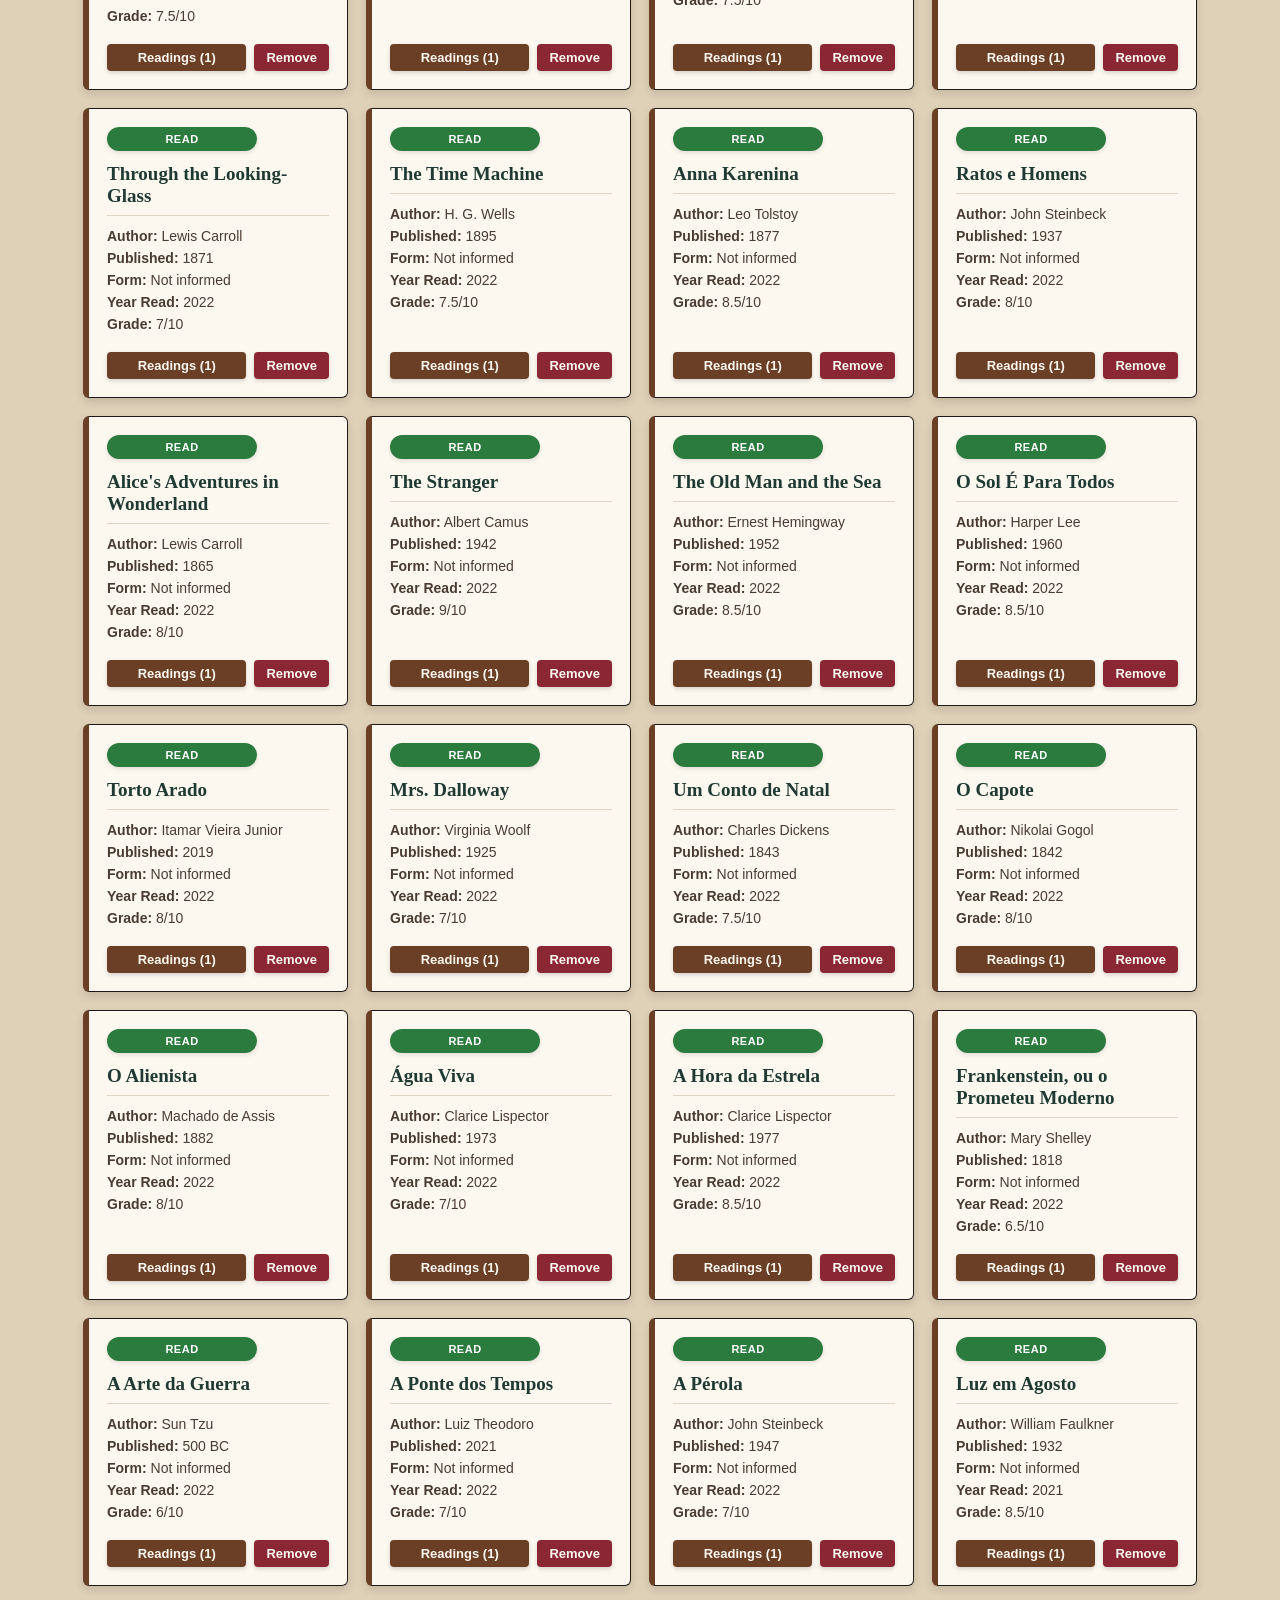
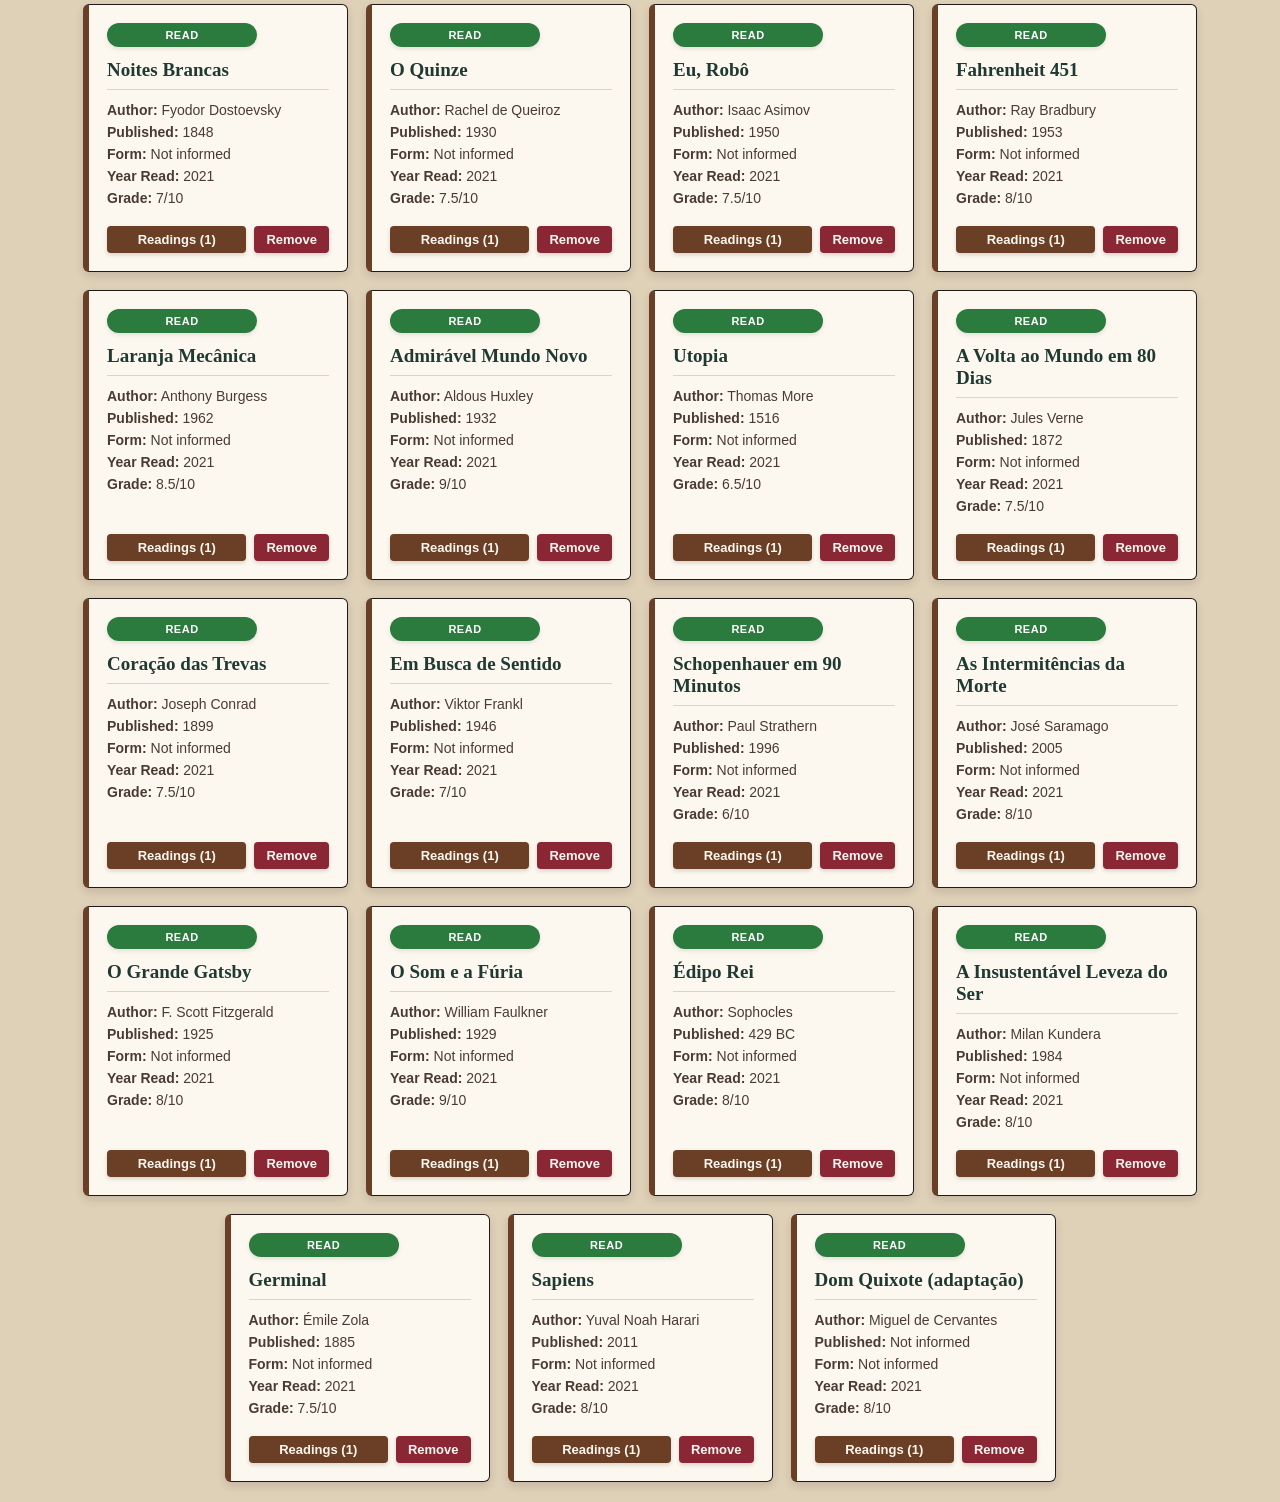
==== commit 05df4faa: "Versão 14: Histórico e registro de múltiplas leituras por livro (Modal FR-03)" ====
--- a/index.html
+++ b/index.html
@@ -13,7 +13,7 @@
     </header>
     
     <main>
-        <!-- SECTION 1: Form for Book & Initial Reading -->
+        <!-- SECTION 1: Form for New Book & Initial Reading -->
         <section class="add-book-section">
             <h2>Add New Book & Reading</h2>
             
@@ -84,6 +84,54 @@
         </section>
     </main>
 
+    <!-- MODAL: Book Reading History & Add New Reading (FR-03) -->
+    <dialog id="reading-modal" class="reading-modal">
+        <div class="modal-content">
+            <div class="modal-header">
+                <h3 id="modal-book-title">Book Readings</h3>
+                <button type="button" id="btn-close-modal" class="btn-close-modal" aria-label="Close modal">×</button>
+            </div>
+
+            <div class="modal-body">
+                <h4>Reading History</h4>
+                <div id="modal-readings-list" class="readings-history-list"></div>
+
+                <hr>
+
+                <h4>Log New Reading / Re-read</h4>
+                <form id="form-modal-reading" novalidate>
+                    <input type="hidden" id="modal-book-id" name="bookId">
+
+                    <select id="modal-status" name="status">
+                        <option value="">Reading Status *...</option>
+                        <option value="Want to read">Want to read</option>
+                        <option value="Reading">Reading</option>
+                        <option value="Paused">Paused</option>
+                        <option value="Read">Read</option>
+                        <option value="Abandoned">Abandoned</option>
+                    </select>
+
+                    <input type="number" id="modal-year-read" name="yearRead" placeholder="Year Read (if Read)">
+                    <input type="number" id="modal-grade" name="grade" step="0.5" placeholder="Grade (0.0 - 10.0)">
+
+                    <select id="modal-priority" name="priority">
+                        <option value="">Priority (if Want to read)...</option>
+                        <option value="Low">Low</option>
+                        <option value="Medium">Medium</option>
+                        <option value="High">High</option>
+                    </select>
+
+                    <input type="text" id="modal-recommended-by" name="recommendedBy" placeholder="Recommended by (optional)">
+                    <textarea id="modal-notes" name="notes" rows="2" placeholder="Reading notes (optional)"></textarea>
+
+                    <button type="submit" id="btn-save-modal-reading">Add Reading</button>
+                </form>
+
+                <div id="modal-error-messages" class="error-container" aria-live="polite"></div>
+            </div>
+        </div>
+    </dialog>
+
     <script type="module" src="js/app.js"></script>
 </body>
 </html>
--- a/css/style.css
+++ b/css/style.css
@@ -7,6 +7,7 @@
     --color-green: #1f3a32;         /* Primary header and title color */
     --color-green-hover: #284b41;   /* Slightly lighter green for hover states */
     --color-wood: #6b3e26;          /* Book spine accent and borders */
+    --color-wood-hover: #824d30;    /* Hover state for wood-toned buttons */
     --color-wine: #8b2635;          /* Destructive actions and error text */
     --color-wine-hover: #a32c3e;    /* Hover state for destructive buttons */
     --color-text: #2c221e;          /* Primary dark brown body text */
@@ -42,7 +43,7 @@
     box-shadow: 0 4px 10px rgba(44, 34, 30, 0.18);
 }
 
-header h1, h2, .book-card h3 {
+header h1, h2, .book-card h3, .modal-header h3 {
     font-family: Georgia, 'Times New Roman', serif;
 }
 
@@ -82,14 +83,22 @@
 }
 
 #form-new-book input,
-#form-new-book select {
+#form-new-book select,
+#form-modal-reading input,
+#form-modal-reading select,
+#form-modal-reading textarea {
     padding: 10px 12px;
-    margin: 5px;
     border: 1px solid var(--color-border-soft);
     border-radius: 4px;
     background-color: #fffdf9;
     color: var(--color-text);
     font-size: 15px;
+    font-family: inherit;
+}
+
+#form-new-book input,
+#form-new-book select {
+    margin: 5px;
 }
 
 #new-year,
@@ -100,19 +109,18 @@
     appearance: textfield;
 }
 
-#new-year::-webkit-outer-spin-button,
-#new-year::-webkit-inner-spin-button,
-#new-year-read::-webkit-outer-spin-button,
-#new-year-read::-webkit-inner-spin-button,
-#new-grade::-webkit-outer-spin-button,
-#new-grade::-webkit-inner-spin-button {
+input[type="number"]::-webkit-outer-spin-button,
+input[type="number"]::-webkit-inner-spin-button {
     -webkit-appearance: none;
     appearance: none;
     margin: 0;
 }
 
 #form-new-book input:focus,
-#form-new-book select:focus {
+#form-new-book select:focus,
+#form-modal-reading input:focus,
+#form-modal-reading select:focus,
+#form-modal-reading textarea:focus {
     outline: none;
     border-color: var(--color-green);
 }
@@ -140,9 +148,11 @@
 }
 
 /* ==========================================================================
-   BUTTONS (SAVE & REMOVE)
+   BUTTONS (SAVE, READINGS & REMOVE)
    ========================================================================== */
 #form-new-book button,
+#form-modal-reading button,
+.btn-readings,
 .btn-remove {
     color: var(--color-paper);
     border: none;
@@ -153,28 +163,52 @@
     transition: all 0.2s cubic-bezier(0.25, 0.8, 0.25, 1);
 }
 
-#form-new-book button {
+#form-new-book button,
+#form-modal-reading button {
     padding: 10px 22px;
-    margin: 5px;
     background-color: var(--color-green);
     font-size: 15px;
 }
 
-#form-new-book button:hover {
+#form-new-book button {
+    margin: 5px;
+}
+
+#form-new-book button:hover,
+#form-modal-reading button:hover {
     background-color: var(--color-green-hover);
     transform: translateY(-2px);
     box-shadow: 0 5px 10px rgba(31, 58, 50, 0.3);
 }
 
-#form-new-book button:active {
+#form-new-book button:active,
+#form-modal-reading button:active {
     transform: translateY(1px) scale(0.98);
     box-shadow: 0 1px 2px rgba(0, 0, 0, 0.2);
+}
+
+.card-actions {
+    display: flex;
+    gap: 8px;
+    margin-top: 14px;
+}
+
+.btn-readings {
+    background-color: var(--color-wood);
+    padding: 6px 12px;
+    font-size: 13px;
+    flex: 1;
+}
+
+.btn-readings:hover {
+    background-color: var(--color-wood-hover);
+    transform: translateY(-2px);
+    box-shadow: 0 4px 8px rgba(107, 62, 38, 0.3);
 }
 
 .btn-remove {
     background-color: var(--color-wine);
     padding: 6px 12px;
-    margin-top: 12px;
     font-size: 13px;
 }
 
@@ -184,6 +218,7 @@
     box-shadow: 0 4px 8px rgba(139, 38, 53, 0.3);
 }
 
+.btn-readings:active,
 .btn-remove:active {
     transform: translateY(1px) scale(0.96);
     box-shadow: 0 1px 2px rgba(0, 0, 0, 0.2);
@@ -196,7 +231,7 @@
     border: 0;
     height: 1px;
     background: var(--color-border-soft);
-    margin: 30px 0;
+    margin: 25px 0;
 }
 
 .list-controls {
@@ -251,6 +286,9 @@
     width: 265px;
     box-shadow: 0 4px 8px rgba(44, 34, 30, 0.14);
     text-align: left;
+    display: flex;
+    flex-direction: column;
+    justify-content: space-between;
     transition: transform 0.2s ease, box-shadow 0.2s ease;
 }
 
@@ -279,7 +317,7 @@
 }
 
 /* ==========================================================================
-   INTERACTIVE STATUS BADGES (HIGH CONTRAST)
+   INTERACTIVE STATUS BADGES & HISTORY PILLS (HIGH CONTRAST)
    ========================================================================== */
 .status-badge {
     display: inline-block;
@@ -314,6 +352,16 @@
     font-weight: normal;
 }
 
+.status-pill {
+    display: inline-block;
+    padding: 4px 10px;
+    border-radius: 12px;
+    font-size: 11px;
+    font-weight: bold;
+    text-transform: uppercase;
+    letter-spacing: 0.5px;
+}
+
 .status-want-to-read {
     background-color: #8b6b4a;
     color: #ffffff;
@@ -342,4 +390,122 @@
 .status-unknown {
     background-color: #6c757d;
     color: #ffffff;
+}
+
+/* ==========================================================================
+   READING HISTORY MODAL (<dialog> - FR-03)
+   ========================================================================== */
+.reading-modal {
+    border: 2px solid var(--color-wood);
+    border-radius: 8px;
+    background-color: var(--color-paper);
+    color: var(--color-text);
+    padding: 0;
+    width: 92%;
+    max-width: 560px;
+    box-shadow: 0 12px 30px rgba(28, 22, 19, 0.4);
+    text-align: left;
+}
+
+.reading-modal::backdrop {
+    background-color: rgba(28, 22, 19, 0.65);
+}
+
+.modal-content {
+    padding: 22px;
+}
+
+.modal-header {
+    display: flex;
+    justify-content: space-between;
+    align-items: center;
+    border-bottom: 2px solid var(--color-border-soft);
+    padding-bottom: 12px;
+    margin-bottom: 16px;
+}
+
+.modal-header h3 {
+    margin: 0;
+    color: var(--color-green);
+    font-size: 21px;
+}
+
+.btn-close-modal {
+    background: transparent;
+    border: none;
+    color: var(--color-wine);
+    font-size: 26px;
+    line-height: 1;
+    cursor: pointer;
+    padding: 0 6px;
+    font-weight: bold;
+}
+
+.btn-close-modal:hover {
+    color: var(--color-wine-hover);
+    transform: scale(1.1);
+}
+
+.modal-body h4 {
+    margin: 0 0 10px 0;
+    color: #3e2723;
+    font-family: Georgia, 'Times New Roman', serif;
+    font-size: 16px;
+}
+
+.readings-history-list {
+    display: flex;
+    flex-direction: column;
+    gap: 10px;
+    max-height: 230px;
+    overflow-y: auto;
+    padding-right: 4px;
+}
+
+.reading-history-item {
+    background-color: #fffdf9;
+    border: 1px solid var(--color-border-soft);
+    border-left: 4px solid var(--color-green);
+    border-radius: 5px;
+    padding: 10px 14px;
+    font-size: 13px;
+}
+
+.reading-item-header {
+    display: flex;
+    justify-content: space-between;
+    align-items: center;
+    margin-bottom: 6px;
+}
+
+.reading-history-item p {
+    margin: 3px 0;
+    color: #4a3b32;
+}
+
+.btn-delete-reading {
+    background: transparent;
+    border: 1px solid var(--color-wine);
+    color: var(--color-wine);
+    border-radius: 4px;
+    padding: 2px 8px;
+    font-size: 11px;
+    font-weight: bold;
+    cursor: pointer;
+    transition: all 0.2s;
+}
+
+.btn-delete-reading:hover {
+    background-color: var(--color-wine);
+    color: var(--color-paper);
+}
+
+#form-modal-reading {
+    display: flex;
+    flex-direction: column;
+    gap: 10px;
+}
+
+#form-modal-reading textarea {
+    resize: vertical;
 }
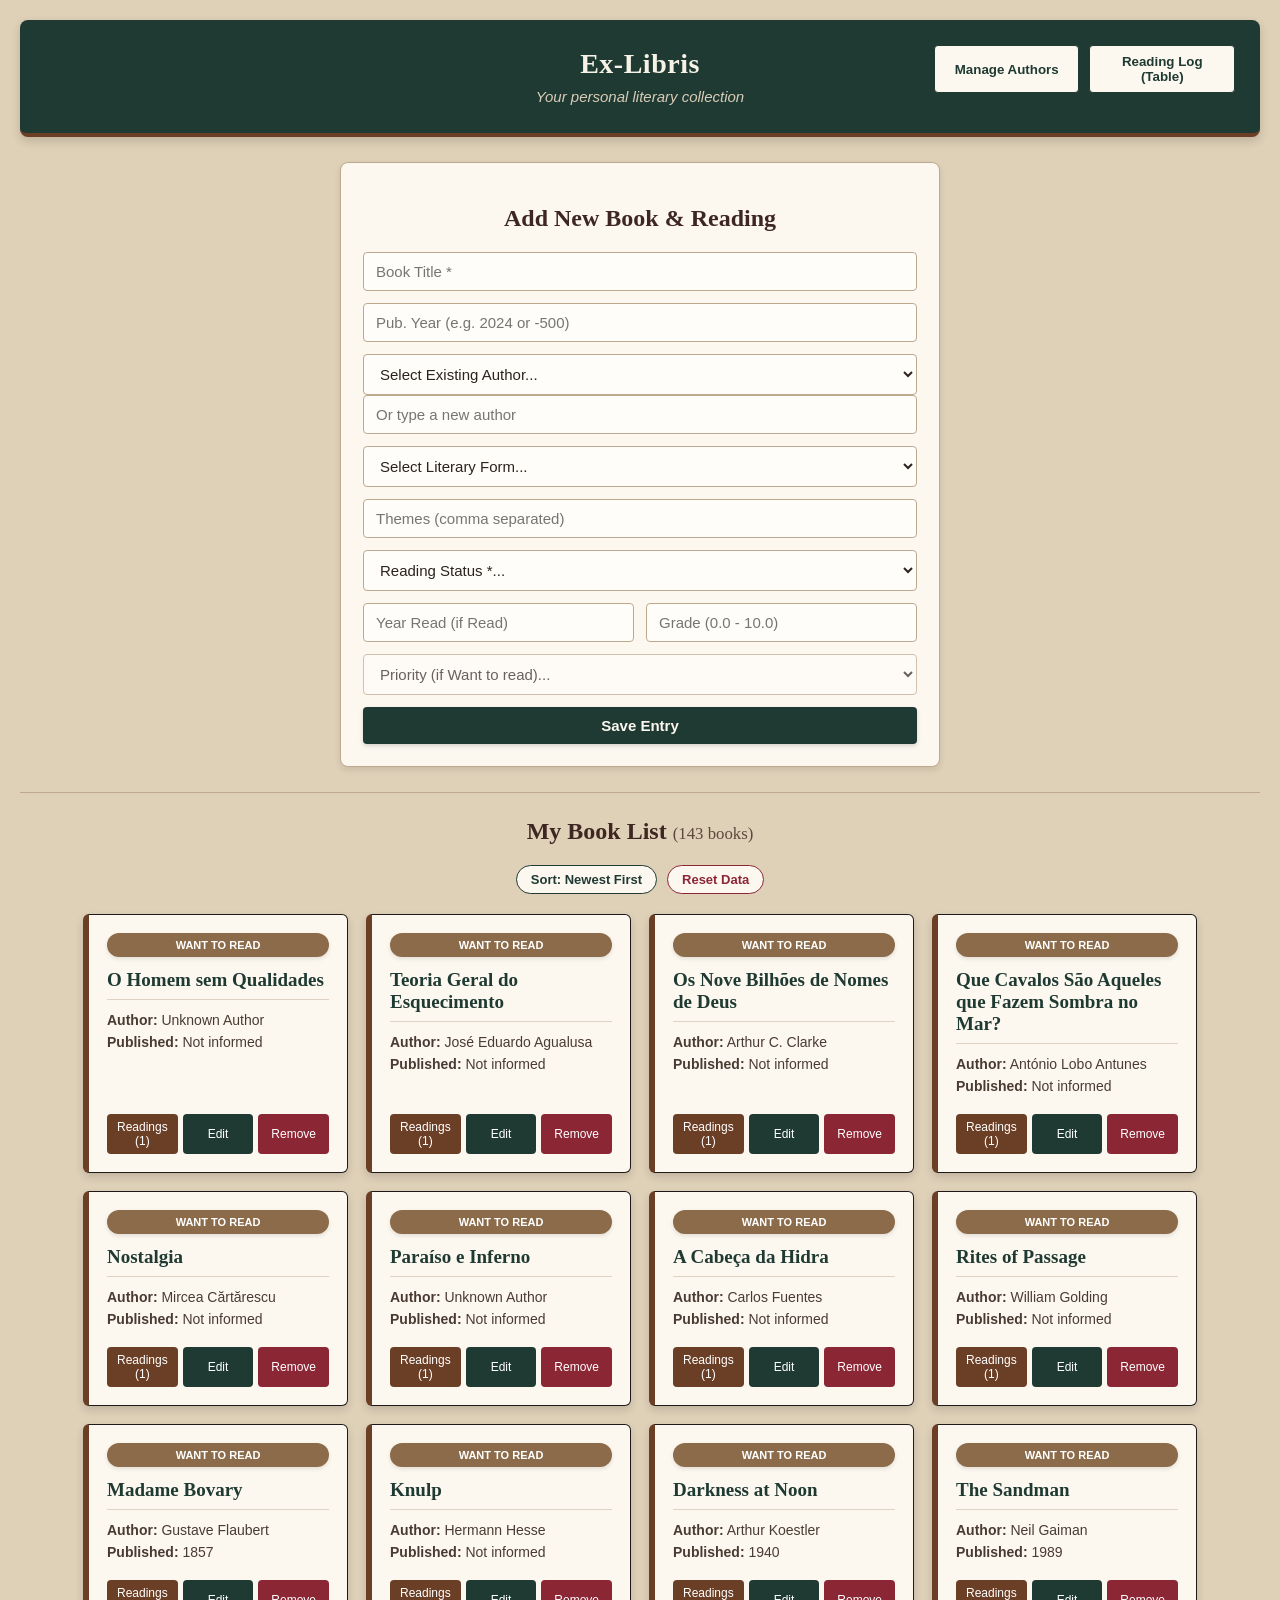
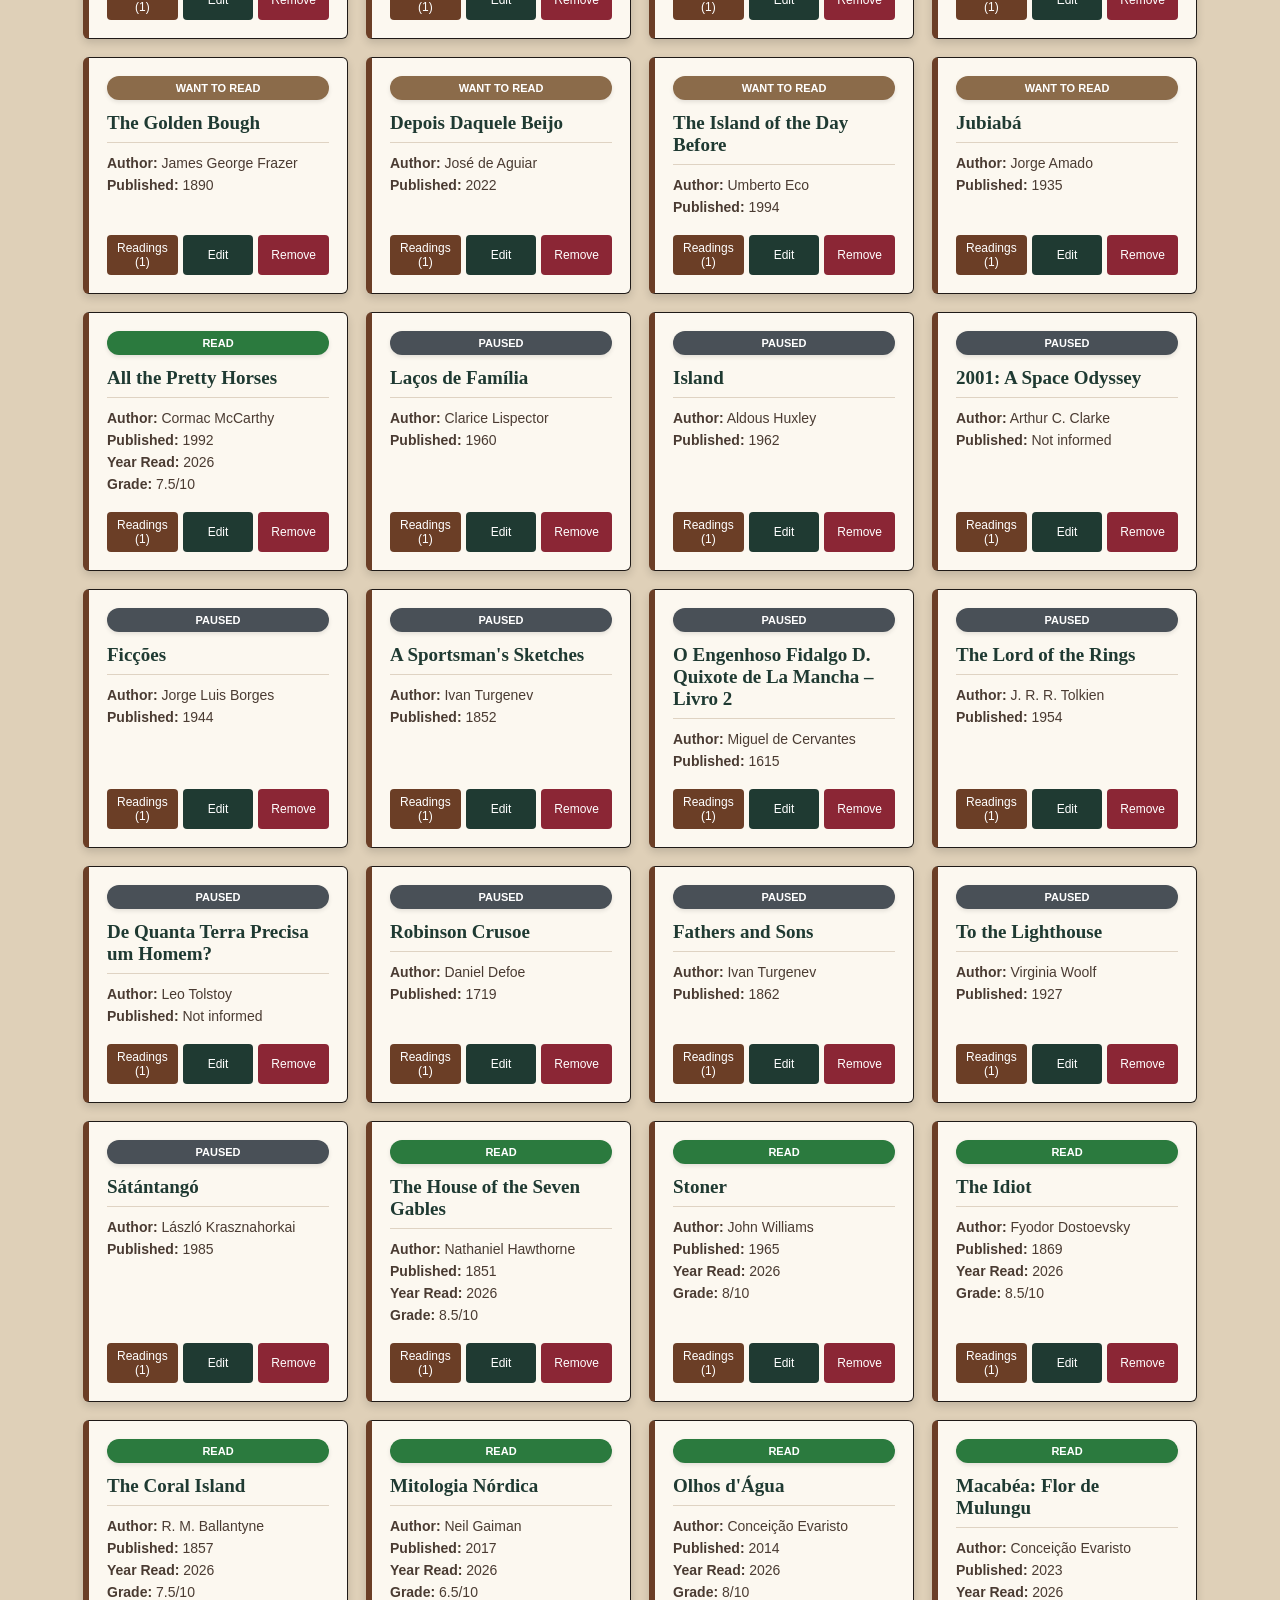
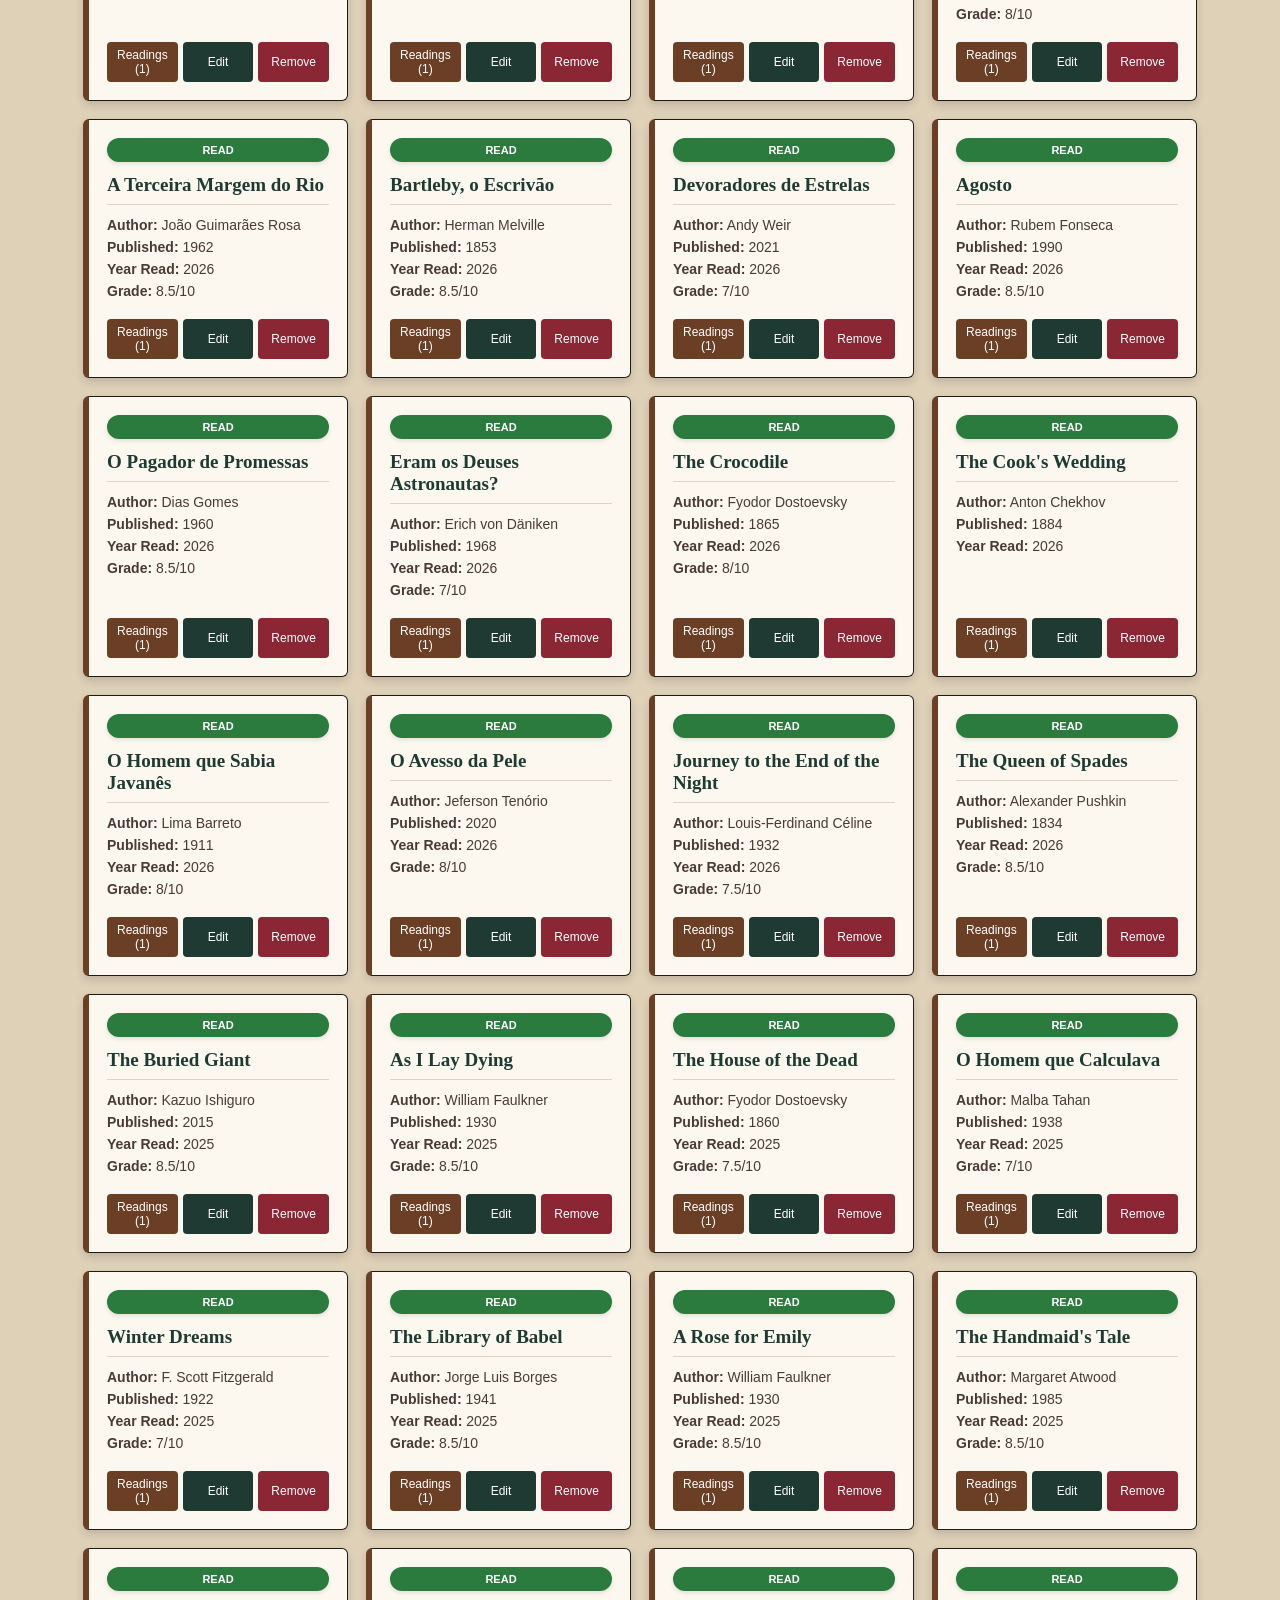
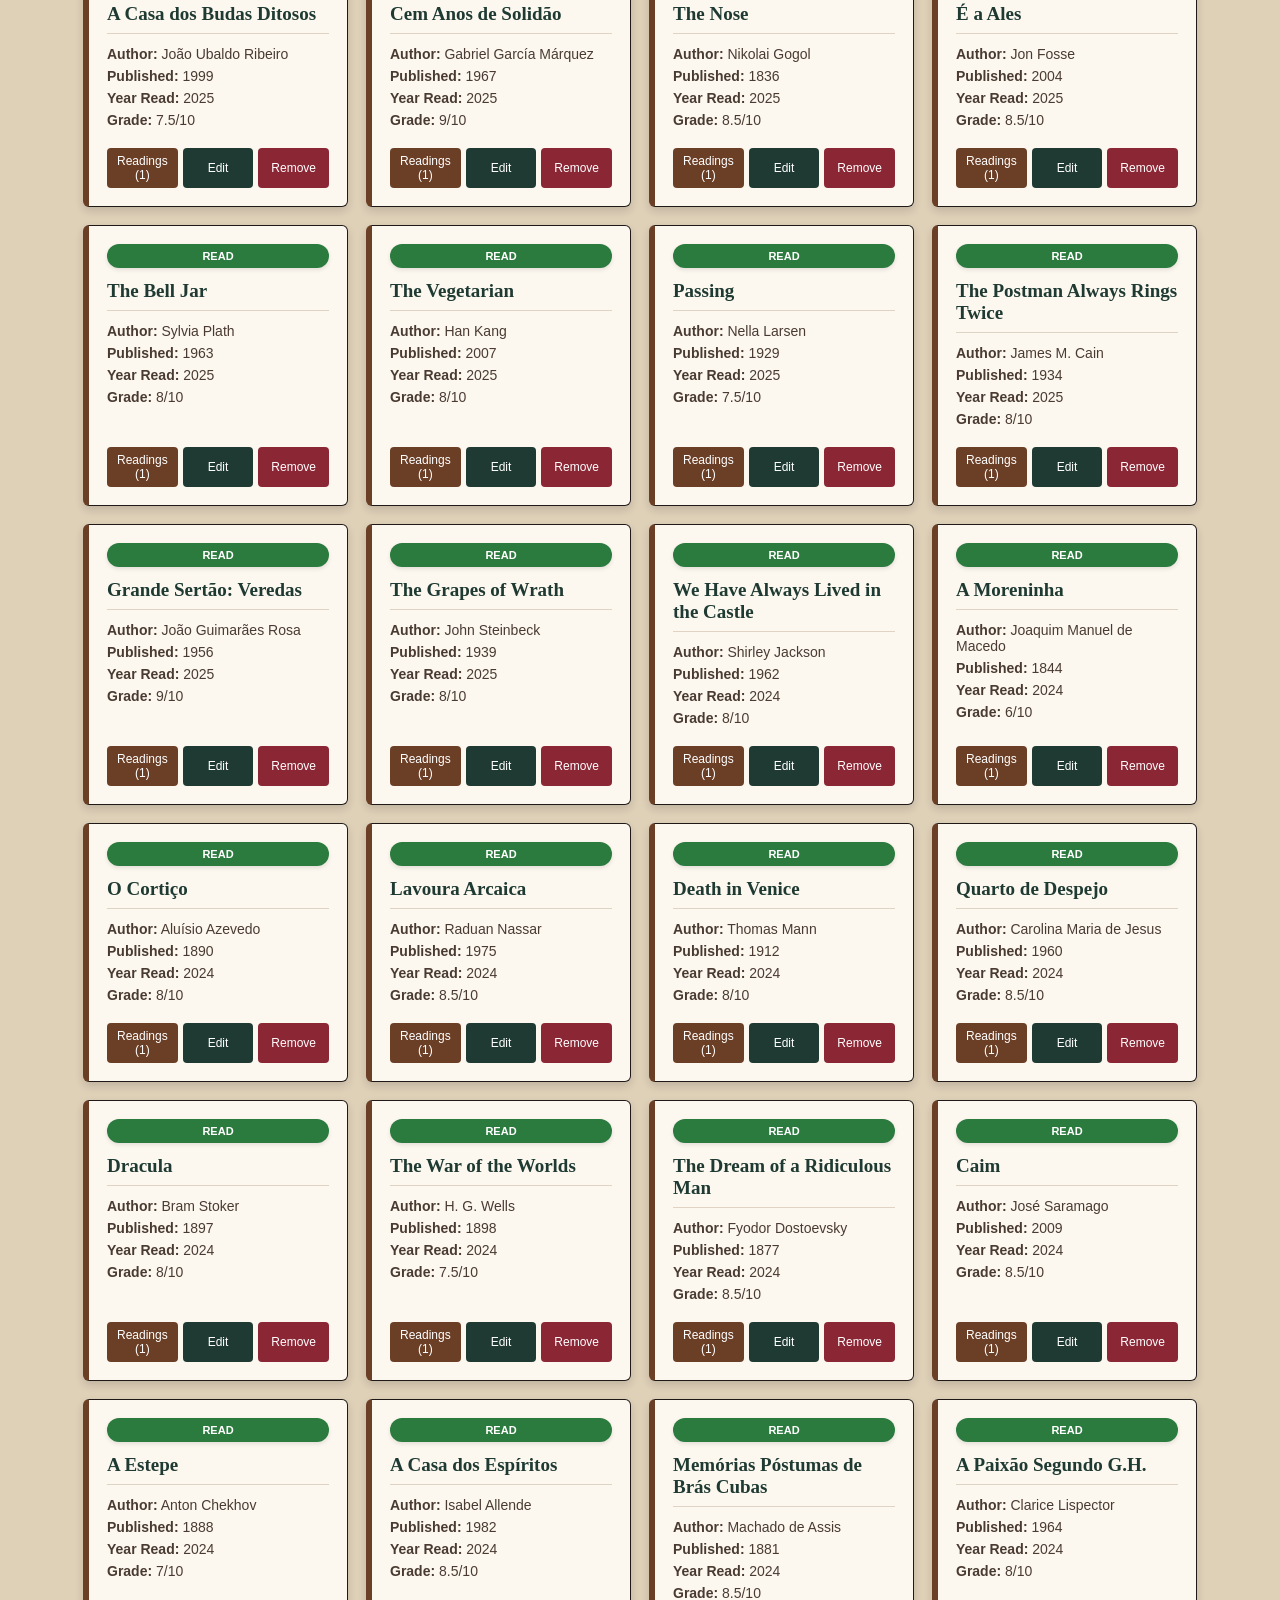
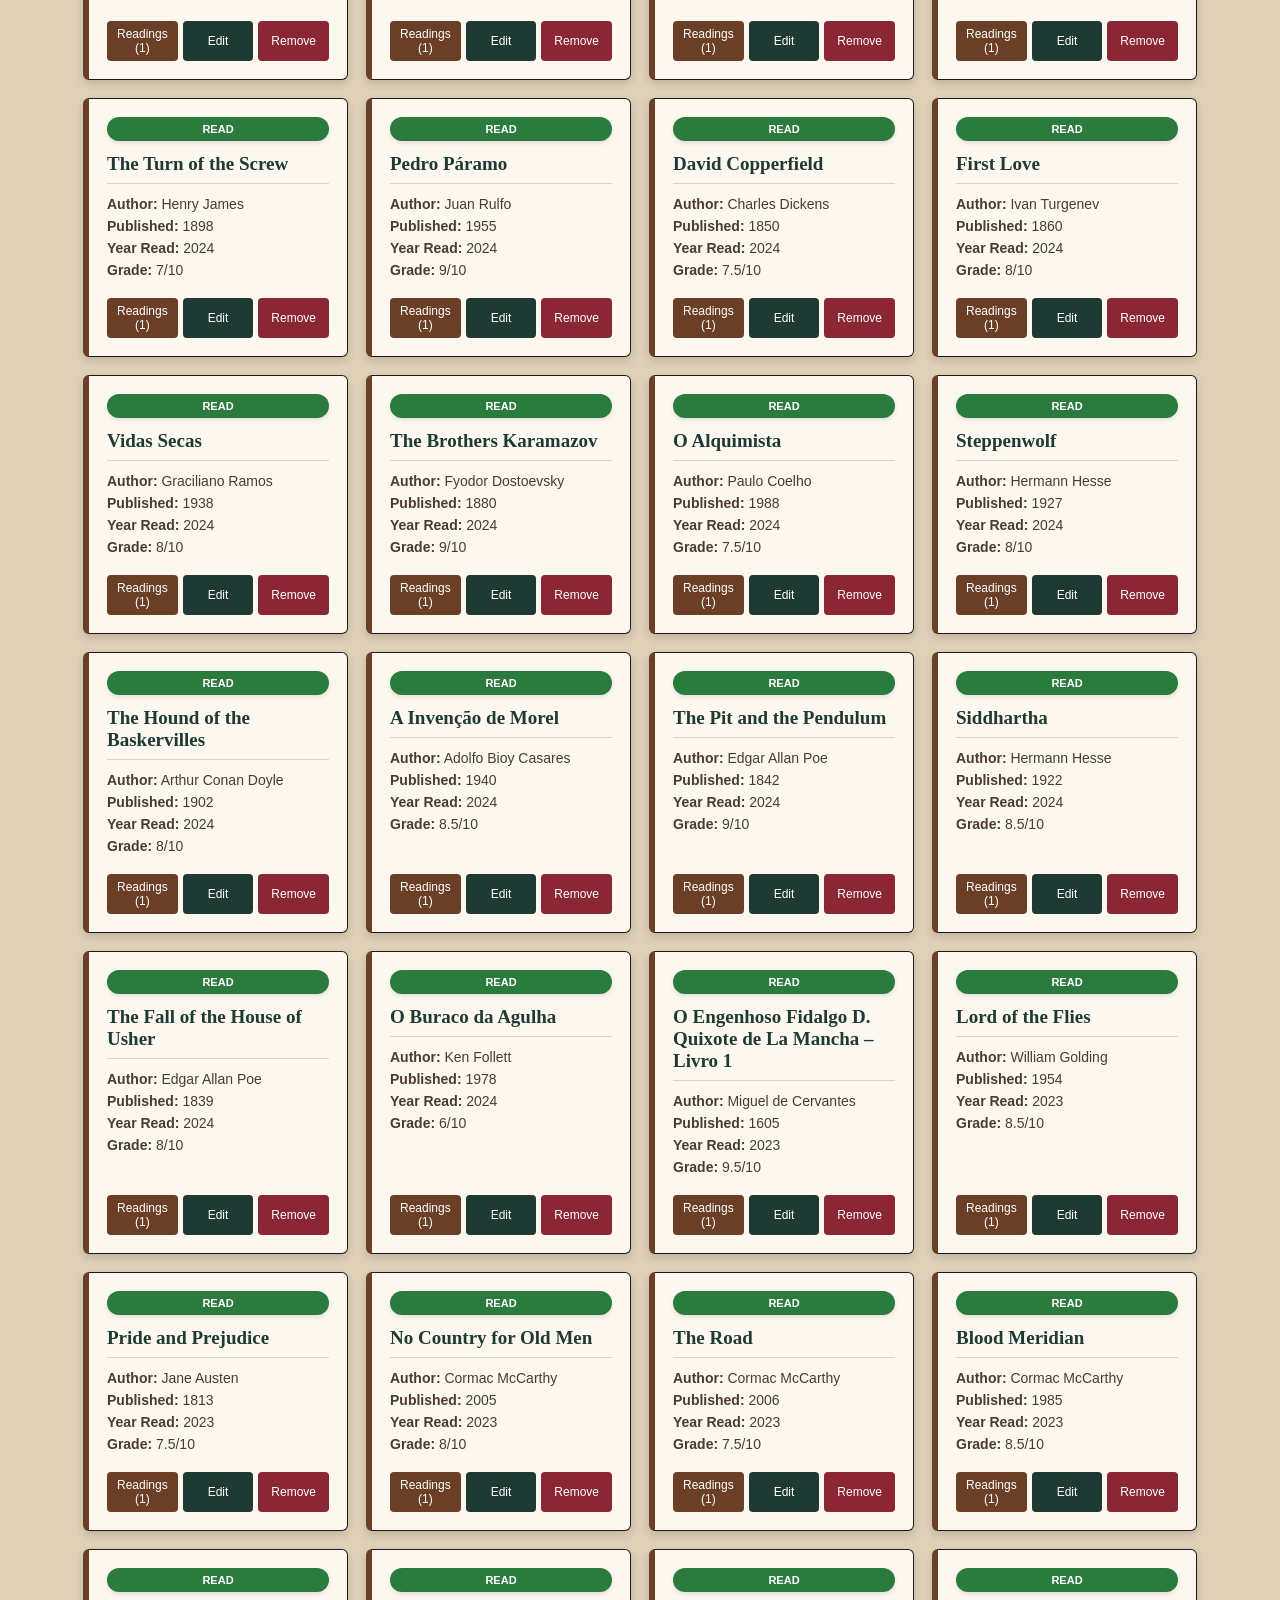
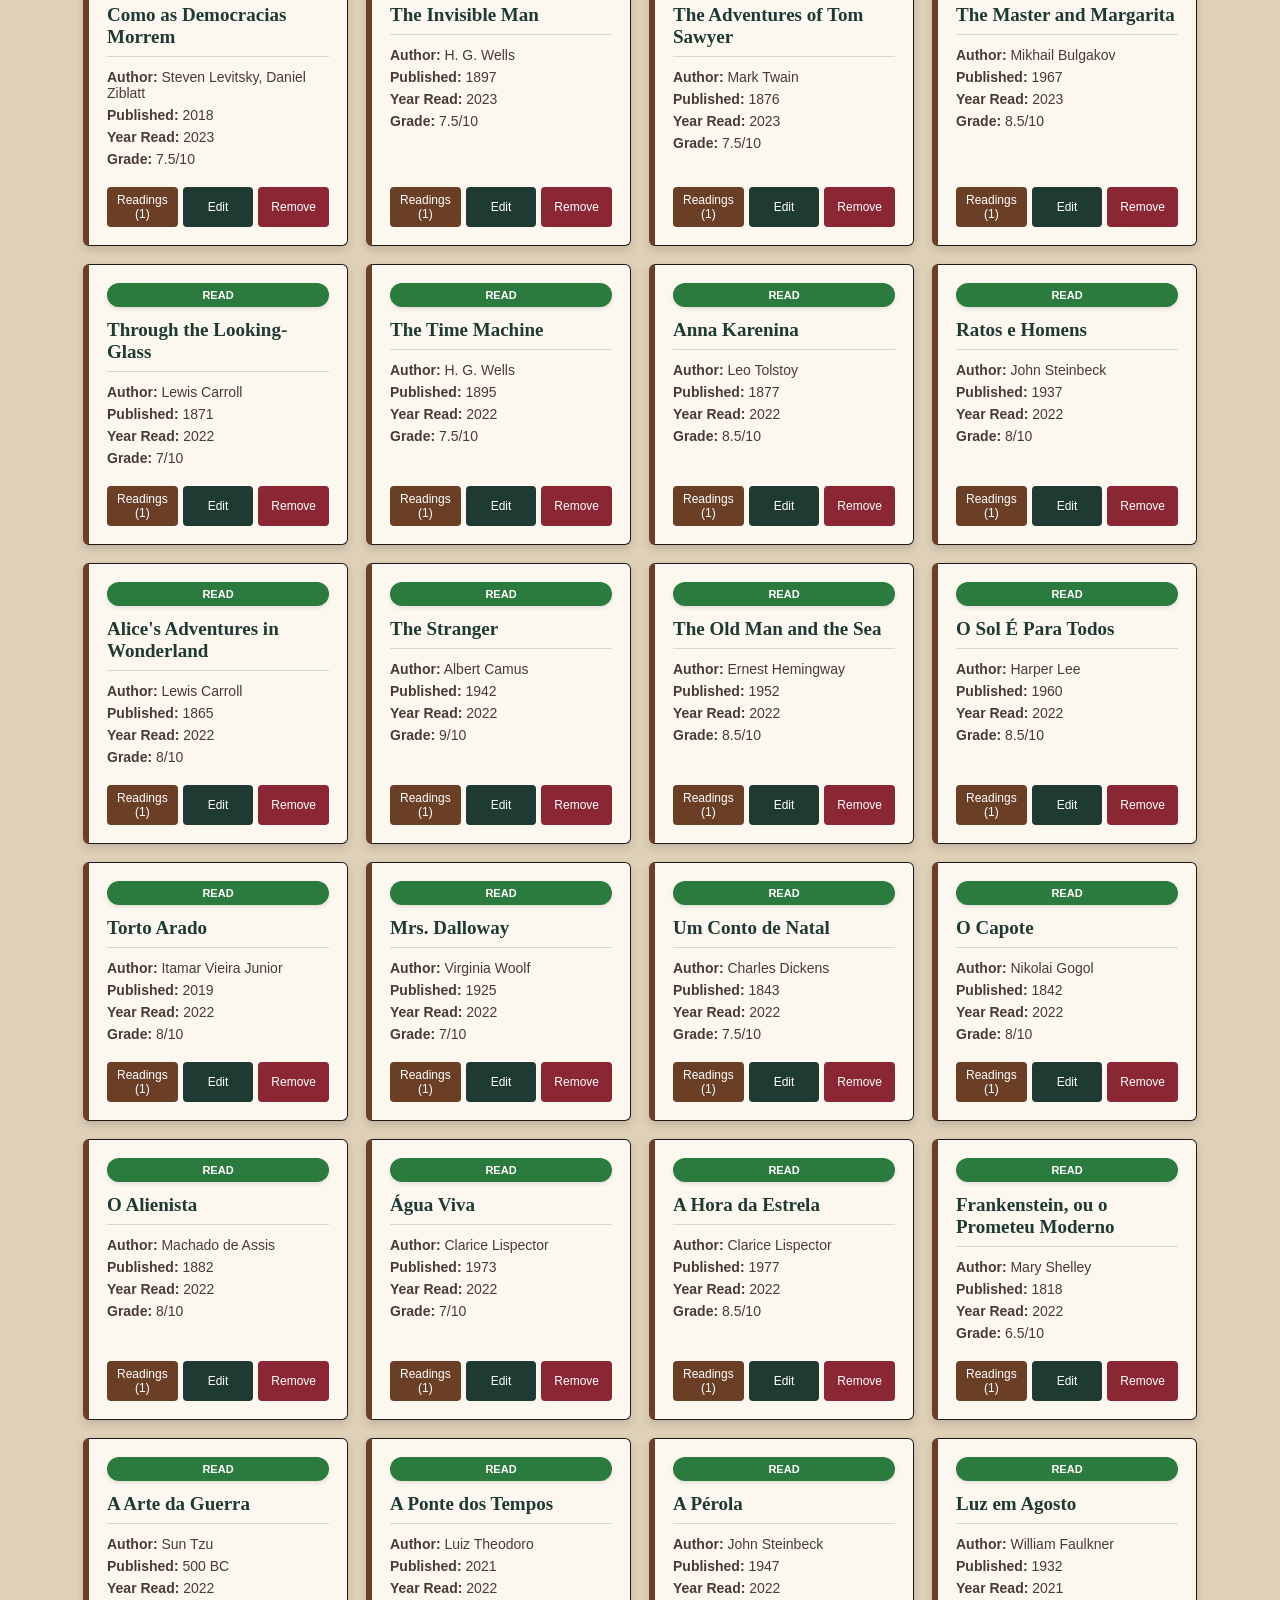
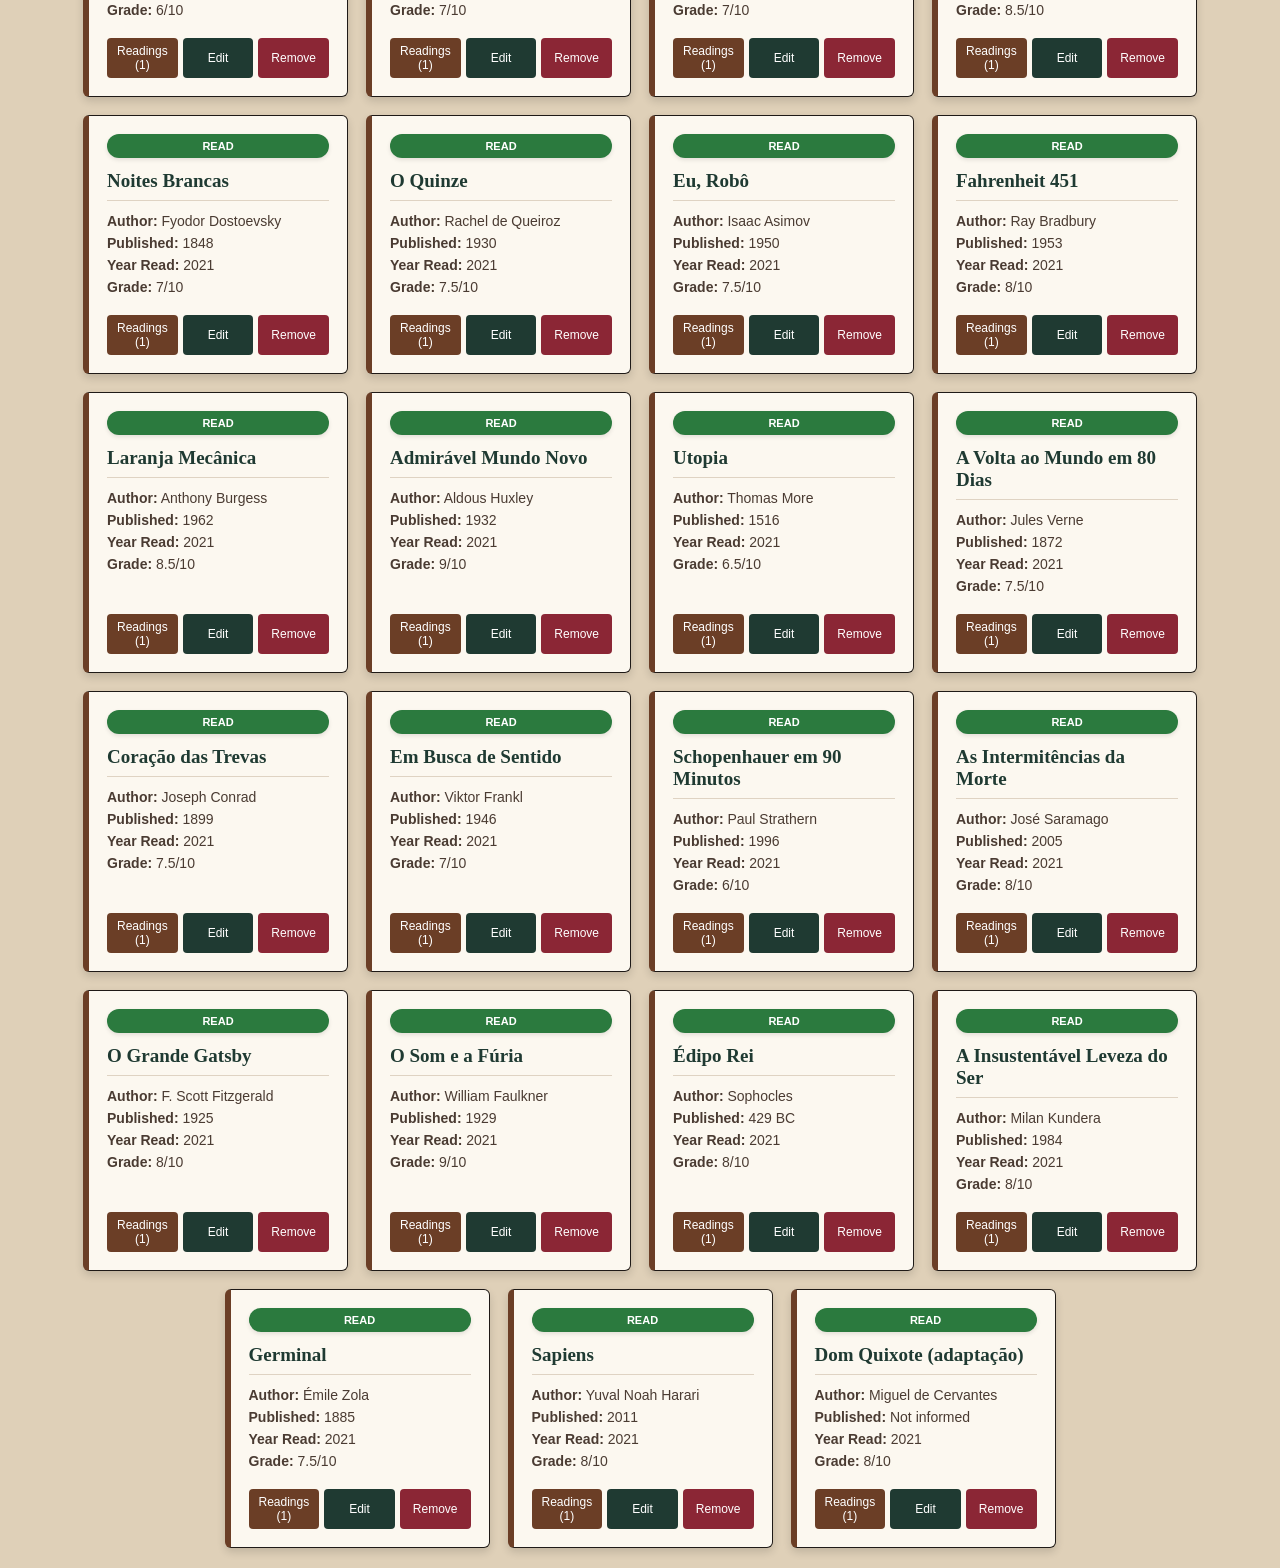
==== commit 5a5da931: "Versão 15: Reestruturação de código, mudança de botões, interatividade, pequenas correções de boxmod" ====
--- a/index.html
+++ b/index.html
@@ -10,6 +10,11 @@
     <header>
         <h1>Ex-Libris</h1>
         <p class="subtitle">Your personal literary collection</p>
+        <div class="header-actions">
+            <!-- Botões do Cabeçalho (FR-01 e FR-05) -->
+            <button type="button" id="btn-manage-authors" class="btn-secondary">Manage Authors</button>
+            <button type="button" id="btn-view-log" class="btn-secondary">Reading Log (Table)</button>
+        </div>
     </header>
     
     <main>
@@ -19,54 +24,80 @@
             
             <form id="form-new-book" novalidate>
                 <!-- Book Entity Fields -->
-                <input type="text" id="new-title" name="title" placeholder="Book Title *">
-                <input type="number" id="new-year" name="publicationYear" placeholder="Publication Year (e.g. 2024 or -500)">
+                <div class="form-group">
+                    <input type="text" id="new-title" name="title" placeholder="Book Title *">
+                    <span class="field-error" data-error-for="title"></span>
+                </div>
                 
-                <!-- Author Selection or Quick Creation -->
-                <select id="new-author" name="authorId">
-                    <option value="">Select Existing Author...</option>
-                </select>
-                <input type="text" id="typed-author" name="typedAuthor" placeholder="Or type a new author">
-
-                <!-- Book Literary Form (Controlled values matching seed.json) -->
-                <select id="new-form" name="form">
-                    <option value="">Select Literary Form...</option>
-                    <option value="Novel">Novel</option>
-                    <option value="Novella">Novella</option>
-                    <option value="Short Story">Short Story</option>
-                    <option value="Short Story Collection">Short Story Collection</option>
-                    <option value="Essay">Essay</option>
-                    <option value="Play">Play</option>
-                    <option value="Diary">Diary</option>
-                    <option value="Treatise">Treatise</option>
-                    <option value="Graphic Novel">Graphic Novel</option>
-                </select>
+                <div class="form-group">
+                    <input type="number" id="new-year" name="publicationYear" placeholder="Pub. Year (e.g. 2024 or -500)">
+                    <span class="field-error" data-error-for="publicationYear"></span>
+                </div>
+                
+                <div class="form-group">
+                    <select id="new-author" name="authorId">
+                        <option value="">Select Existing Author...</option>
+                    </select>
+                    <input type="text" id="typed-author" name="typedAuthor" placeholder="Or type a new author">
+                    <span class="field-error" data-error-for="authorName"></span>
+                </div>
+
+                <div class="form-group">
+                    <select id="new-form" name="form">
+                        <option value="">Select Literary Form...</option>
+                        <option value="Novel">Novel</option>
+                        <option value="Novella">Novella</option>
+                        <option value="Short Story">Short Story</option>
+                        <option value="Short Story Collection">Short Story Collection</option>
+                        <option value="Essay">Essay</option>
+                        <option value="Play">Play</option>
+                        <option value="Diary">Diary</option>
+                        <option value="Treatise">Treatise</option>
+                        <option value="Graphic Novel">Graphic Novel</option>
+                    </select>
+                </div>
+                
+                <!-- FR-02: Temas separados por vírgula -->
+                <div class="form-group">
+                    <input type="text" id="new-themes" name="themes" placeholder="Themes (comma separated)">
+                </div>
 
                 <!-- Reading Entity Fields -->
-                <select id="new-status" name="status">
-                    <option value="">Reading Status *...</option>
-                    <option value="Want to read">Want to read</option>
-                    <option value="Reading">Reading</option>
-                    <option value="Paused">Paused</option>
-                    <option value="Read">Read</option>
-                    <option value="Abandoned">Abandoned</option>
-                </select>
-
-                <input type="number" id="new-year-read" name="yearRead" placeholder="Year Read (if Read)">
-                <input type="number" id="new-grade" name="grade" step="0.5" placeholder="Grade (0.0 - 10.0)">
-
-                <select id="new-priority" name="priority">
-                    <option value="">Priority (if Want to read)...</option>
-                    <option value="Low">Low</option>
-                    <option value="Medium">Medium</option>
-                    <option value="High">High</option>
-                </select>
+                <div class="form-group">
+                    <select id="new-status" name="status">
+                        <option value="">Reading Status *...</option>
+                        <option value="Want to read">Want to read</option>
+                        <option value="Reading">Reading</option>
+                        <option value="Paused">Paused</option>
+                        <option value="Read">Read</option>
+                        <option value="Abandoned">Abandoned</option>
+                    </select>
+                    <span class="field-error" data-error-for="status"></span>
+                </div>
+
+                <div class="inline-group">
+                    <div>
+                        <input type="number" id="new-year-read" name="yearRead" placeholder="Year Read (if Read)">
+                        <span class="field-error" data-error-for="yearRead"></span>
+                    </div>
+                    <div>
+                        <input type="number" id="new-grade" name="grade" step="0.5" placeholder="Grade (0.0 - 10.0)">
+                        <span class="field-error" data-error-for="grade"></span>
+                    </div>
+                </div>
+
+                <div class="form-group">
+                    <select id="new-priority" name="priority">
+                        <option value="">Priority (if Want to read)...</option>
+                        <option value="Low">Low</option>
+                        <option value="Medium">Medium</option>
+                        <option value="High">High</option>
+                    </select>
+                    <span class="field-error" data-error-for="priority"></span>
+                </div>
 
                 <button type="submit" id="btn-save">Save Entry</button>
             </form>
-
-            <!-- Container for FR-06 Validation Errors -->
-            <div id="error-messages" class="error-container" aria-live="polite"></div>
         </section>
 
         <hr>
@@ -84,50 +115,156 @@
         </section>
     </main>
 
-    <!-- MODAL: Book Reading History & Add New Reading (FR-03) -->
-    <dialog id="reading-modal" class="reading-modal">
+    <!-- ================= MODAIS DA APLICAÇÃO ================= -->
+
+    <!-- MODAL 1: Book Edit (FR-02) -->
+    <dialog id="book-edit-modal" class="custom-modal">
+        <div class="modal-content">
+            <div class="modal-header">
+                <h3>Edit Book</h3>
+                <button type="button" class="btn-close-modal" aria-label="Close modal">×</button>
+            </div>
+            <div class="modal-body">
+                <form id="form-edit-book" novalidate>
+                    <input type="hidden" id="edit-book-id" name="bookId">
+                    <div class="form-group">
+                        <input type="text" id="edit-book-title" name="title" placeholder="Book Title *">
+                        <span class="field-error" data-error-for="title"></span>
+                    </div>
+                    <div class="form-group">
+                        <input type="number" id="edit-book-year" name="publicationYear" placeholder="Pub. Year">
+                        <span class="field-error" data-error-for="publicationYear"></span>
+                    </div>
+                    <div class="form-group">
+                        <select id="edit-book-form" name="form">
+                            <option value="">Select Literary Form...</option>
+                            <option value="Novel">Novel</option>
+                            <option value="Novella">Novella</option>
+                            <option value="Short Story">Short Story</option>
+                            <option value="Essay">Essay</option>
+                            <option value="Play">Play</option>
+                        </select>
+                    </div>
+                    <button type="submit" class="btn-primary">Save Changes</button>
+                </form>
+            </div>
+        </div>
+    </dialog>
+
+    <!-- MODAL 2: Author Management (FR-01) -->
+    <dialog id="author-manager-modal" class="custom-modal large-modal">
+        <div class="modal-content">
+            <div class="modal-header">
+                <h3>Manage Authors</h3>
+                <button type="button" class="btn-close-modal" aria-label="Close modal">×</button>
+            </div>
+            <div class="modal-body">
+                <form id="form-manage-author" novalidate>
+                    <input type="hidden" id="manage-author-id" name="authorId">
+                    <div class="inline-group">
+                        <input type="text" id="manage-author-name" name="authorName" placeholder="Author Name *">
+                        <button type="submit" id="btn-save-author" class="btn-primary">Add/Update</button>
+                        <button type="button" id="btn-cancel-author-edit" class="btn-secondary" style="display:none;">Cancel</button>
+                    </div>
+                    <span class="field-error" data-error-for="authorName"></span>
+                </form>
+                <hr>
+                <div class="table-container">
+                    <table class="data-table" id="author-table">
+                        <thead>
+                            <tr>
+                                <th>ID</th>
+                                <th>Name</th>
+                                <th>Actions</th>
+                            </tr>
+                        </thead>
+                        <tbody></tbody>
+                    </table>
+                </div>
+            </div>
+        </div>
+    </dialog>
+
+    <!-- MODAL 3: Reading Log Table (FR-05) -->
+    <dialog id="reading-log-modal" class="custom-modal large-modal">
+        <div class="modal-content">
+            <div class="modal-header">
+                <h3>Reading Log</h3>
+                <button type="button" class="btn-close-modal" aria-label="Close modal">×</button>
+            </div>
+            <div class="modal-body">
+                <div class="table-container">
+                    <table class="data-table" id="log-table">
+                        <thead>
+                            <tr>
+                                <th data-sort="title">Title ↕</th>
+                                <th data-sort="authors">Authors ↕</th>
+                                <th data-sort="status">Status ↕</th>
+                                <th data-sort="yearRead">Year Read ↕</th>
+                                <th data-sort="grade">Grade ↕</th>
+                            </tr>
+                        </thead>
+                        <tbody></tbody>
+                    </table>
+                </div>
+            </div>
+        </div>
+    </dialog>
+
+    <!-- MODAL 4: Book Reading History & Add/Edit Reading (FR-03) -->
+    <dialog id="reading-modal" class="reading-modal custom-modal">
         <div class="modal-content">
             <div class="modal-header">
                 <h3 id="modal-book-title">Book Readings</h3>
-                <button type="button" id="btn-close-modal" class="btn-close-modal" aria-label="Close modal">×</button>
-            </div>
-
+                <button type="button" id="btn-close-modal-readings" class="btn-close-modal" aria-label="Close modal">×</button>
+            </div>
             <div class="modal-body">
                 <h4>Reading History</h4>
                 <div id="modal-readings-list" class="readings-history-list"></div>
-
                 <hr>
-
-                <h4>Log New Reading / Re-read</h4>
+                <h4 id="modal-form-title">Log New Reading / Re-read</h4>
                 <form id="form-modal-reading" novalidate>
                     <input type="hidden" id="modal-book-id" name="bookId">
-
-                    <select id="modal-status" name="status">
-                        <option value="">Reading Status *...</option>
-                        <option value="Want to read">Want to read</option>
-                        <option value="Reading">Reading</option>
-                        <option value="Paused">Paused</option>
-                        <option value="Read">Read</option>
-                        <option value="Abandoned">Abandoned</option>
-                    </select>
-
-                    <input type="number" id="modal-year-read" name="yearRead" placeholder="Year Read (if Read)">
-                    <input type="number" id="modal-grade" name="grade" step="0.5" placeholder="Grade (0.0 - 10.0)">
-
-                    <select id="modal-priority" name="priority">
-                        <option value="">Priority (if Want to read)...</option>
-                        <option value="Low">Low</option>
-                        <option value="Medium">Medium</option>
-                        <option value="High">High</option>
-                    </select>
-
-                    <input type="text" id="modal-recommended-by" name="recommendedBy" placeholder="Recommended by (optional)">
-                    <textarea id="modal-notes" name="notes" rows="2" placeholder="Reading notes (optional)"></textarea>
-
-                    <button type="submit" id="btn-save-modal-reading">Add Reading</button>
+                    <input type="hidden" id="modal-reading-id" name="readingId">
+
+                    <div class="form-group">
+                        <select id="modal-status" name="status">
+                            <option value="">Reading Status *...</option>
+                            <option value="Want to read">Want to read</option>
+                            <option value="Reading">Reading</option>
+                            <option value="Paused">Paused</option>
+                            <option value="Read">Read</option>
+                            <option value="Abandoned">Abandoned</option>
+                        </select>
+                        <span class="field-error" data-error-for="status"></span>
+                    </div>
+                    
+                    <div class="inline-group">
+                        <div>
+                            <input type="number" id="modal-year-read" name="yearRead" placeholder="Year Read (if Read)">
+                            <span class="field-error" data-error-for="yearRead"></span>
+                        </div>
+                        <div>
+                            <input type="number" id="modal-grade" name="grade" step="0.5" placeholder="Grade (0.0 - 10.0)">
+                            <span class="field-error" data-error-for="grade"></span>
+                        </div>
+                    </div>
+                    
+                    <div class="form-group">
+                        <select id="modal-priority" name="priority">
+                            <option value="">Priority (if Want to read)...</option>
+                            <option value="Low">Low</option>
+                            <option value="Medium">Medium</option>
+                            <option value="High">High</option>
+                        </select>
+                        <span class="field-error" data-error-for="priority"></span>
+                    </div>
+                    
+                    <div class="inline-group">
+                        <button type="submit" id="btn-save-modal-reading" class="btn-primary">Add Reading</button>
+                        <button type="button" id="btn-cancel-edit" class="btn-secondary" style="display: none;">Cancel Edit</button>
+                    </div>
                 </form>
-
-                <div id="modal-error-messages" class="error-container" aria-live="polite"></div>
             </div>
         </div>
     </dialog>
--- a/css/style.css
+++ b/css/style.css
@@ -2,24 +2,22 @@
    COLOR VARIABLES (CLASSIC LITERARY PALETTE)
    ========================================================================== */
 :root {
-    --color-bg: #dfd0b8;            /* Page background (warm parchment) */
-    --color-paper: #fcf8f0;         /* Card and form surface (light cream) */
-    --color-green: #1f3a32;         /* Primary header and title color */
-    --color-green-hover: #284b41;   /* Slightly lighter green for hover states */
-    --color-wood: #6b3e26;          /* Book spine accent and borders */
-    --color-wood-hover: #824d30;    /* Hover state for wood-toned buttons */
-    --color-wine: #8b2635;          /* Destructive actions and error text */
-    --color-wine-hover: #a32c3e;    /* Hover state for destructive buttons */
-    --color-text: #2c221e;          /* Primary dark brown body text */
-    --color-border-soft: #bfa98e;   /* Input borders and horizontal dividers */
+    --color-bg: #dfd0b8;
+    --color-paper: #fcf8f0;
+    --color-green: #1f3a32;
+    --color-green-hover: #284b41;
+    --color-wood: #6b3e26;
+    --color-wood-hover: #824d30;
+    --color-wine: #8b2635;
+    --color-wine-hover: #a32c3e;
+    --color-text: #2c221e;
+    --color-border-soft: #bfa98e;
 }
 
 /* ==========================================================================
    GENERAL PAGE SETUP
    ========================================================================== */
-* {
-    box-sizing: border-box;
-}
+* { box-sizing: border-box; }
 
 body {
     font-family: 'Segoe UI', Tahoma, Geneva, Verdana, sans-serif;
@@ -41,471 +39,210 @@
     border-bottom: 4px solid var(--color-wood);
     margin-bottom: 25px;
     box-shadow: 0 4px 10px rgba(44, 34, 30, 0.18);
-}
-
-header h1, h2, .book-card h3, .modal-header h3 {
-    font-family: Georgia, 'Times New Roman', serif;
-}
-
-header h1 {
-    margin: 0;
-    font-size: 28px;
-    letter-spacing: 0.5px;
-}
-
-.subtitle {
-    margin: 8px 0 0 0;
+    position: relative; /* Necessário para posicionar os botões no canto */
+}
+
+header h1, h2, .book-card h3, .modal-header h3 { font-family: Georgia, 'Times New Roman', serif; }
+header h1 { margin: 0; font-size: 28px; letter-spacing: 0.5px; }
+.subtitle { margin: 8px 0 0 0; font-size: 15px; color: #d8ccb8; font-style: italic; }
+h2 { color: #3e2723; }
+.book-counter { font-size: 0.7em; color: #5c493e; font-weight: normal; }
+
+.header-actions {
+    position: absolute;
+    top: 25px;
+    right: 25px;
+    display: flex;
+    gap: 10px;
+}
+
+/* ==========================================================================
+   BUTTONS (GENERAL)
+   ========================================================================== */
+button { font-family: inherit; }
+
+.btn-primary, #btn-save {
+    background-color: var(--color-green); 
+    color: var(--color-paper); 
+    border: none; 
+    border-radius: 4px;
+    padding: 10px 16px; 
+    cursor: pointer; 
+    font-weight: bold; 
     font-size: 15px;
-    color: #d8ccb8;
-    font-style: italic;
-}
-
-h2 {
-    color: #3e2723;
-}
-
-.book-counter {
-    font-size: 0.7em;
-    color: #5c493e;
-    font-weight: normal;
-}
+    transition: all 0.2s;
+    width: 100%;
+    box-shadow: 0 2px 4px rgba(0, 0, 0, 0.15); 
+}
+.btn-primary:hover, #btn-save:hover { background-color: var(--color-green-hover); transform: translateY(-2px); }
+
+.btn-secondary {
+    background-color: var(--color-paper); 
+    color: var(--color-green); 
+    border: 1px solid var(--color-green);
+    border-radius: 4px; 
+    padding: 8px 14px; 
+    cursor: pointer; 
+    font-weight: bold; 
+    transition: all 0.2s;
+    width: 100%;
+}
+.btn-secondary:hover { background-color: var(--color-green); color: var(--color-paper); }
 
 /* ==========================================================================
    FORM SECTION (ADD NEW BOOK & READING)
    ========================================================================== */
 .add-book-section {
-    background-color: var(--color-paper);
-    padding: 22px;
+    background-color: var(--color-paper); 
+    padding: 22px; 
     border-radius: 8px;
-    border: 1px solid var(--color-border-soft);
-    margin-bottom: 20px;
-    box-shadow: 0 3px 6px rgba(44, 34, 30, 0.1);
-}
-
-#form-new-book input,
-#form-new-book select,
-#form-modal-reading input,
-#form-modal-reading select,
-#form-modal-reading textarea {
-    padding: 10px 12px;
-    border: 1px solid var(--color-border-soft);
+    border: 1px solid var(--color-border-soft); 
+    margin: 0 auto 20px auto; 
+    box-shadow: 0 3px 6px rgba(0,0,0,0.1);
+    max-width: 600px; /* Limita a largura centralizando */
+}
+
+form {
+    display: flex;
+    flex-direction: column;
+    gap: 12px;
+}
+
+.form-group { 
+    display: flex;
+    flex-direction: column;
+    text-align: left; 
+    width: 100%; 
+}
+
+.inline-group { 
+    display: flex; 
+    flex-direction: row;
+    gap: 12px; 
+    width: 100%; 
+}
+
+.inline-group div, .inline-group button, .inline-group input {
+    flex: 1; /* Faz os itens dividirem o espaço igualmente (50/50) */
+    display: flex;
+    flex-direction: column;
+}
+
+input, select, textarea {
+    padding: 10px 12px; 
+    border: 1px solid var(--color-border-soft); 
     border-radius: 4px;
-    background-color: #fffdf9;
-    color: var(--color-text);
-    font-size: 15px;
-    font-family: inherit;
-}
-
-#form-new-book input,
-#form-new-book select {
-    margin: 5px;
-}
-
-#new-year,
-#new-year-read,
-#new-grade {
-    width: 195px;
-    -moz-appearance: textfield;
-    appearance: textfield;
-}
-
-input[type="number"]::-webkit-outer-spin-button,
-input[type="number"]::-webkit-inner-spin-button {
-    -webkit-appearance: none;
-    appearance: none;
-    margin: 0;
-}
-
-#form-new-book input:focus,
-#form-new-book select:focus,
-#form-modal-reading input:focus,
-#form-modal-reading select:focus,
-#form-modal-reading textarea:focus {
-    outline: none;
-    border-color: var(--color-green);
-}
-
-/* Validation Error Box (FR-06) - Hidden automatically when empty */
-.error-container {
-    max-width: 650px;
-    margin: 14px auto 0 auto;
-    padding: 10px 14px;
-    background-color: #f8e6e8;
-    border: 1px solid var(--color-wine);
-    border-radius: 6px;
-    color: var(--color-wine);
-    font-size: 14px;
-    font-weight: 600;
-    text-align: left;
-}
-
-.error-container:empty {
-    display: none;
-}
-
-.error-container p {
-    margin: 4px 0;
-}
-
-/* ==========================================================================
-   BUTTONS (SAVE, READINGS & REMOVE)
-   ========================================================================== */
-#form-new-book button,
-#form-modal-reading button,
-.btn-readings,
-.btn-remove {
-    color: var(--color-paper);
-    border: none;
-    border-radius: 4px;
-    font-weight: bold;
-    cursor: pointer;
-    box-shadow: 0 2px 4px rgba(0, 0, 0, 0.15);
-    transition: all 0.2s cubic-bezier(0.25, 0.8, 0.25, 1);
-}
-
-#form-new-book button,
-#form-modal-reading button {
-    padding: 10px 22px;
-    background-color: var(--color-green);
-    font-size: 15px;
-}
-
-#form-new-book button {
-    margin: 5px;
-}
-
-#form-new-book button:hover,
-#form-modal-reading button:hover {
-    background-color: var(--color-green-hover);
-    transform: translateY(-2px);
-    box-shadow: 0 5px 10px rgba(31, 58, 50, 0.3);
-}
-
-#form-new-book button:active,
-#form-modal-reading button:active {
-    transform: translateY(1px) scale(0.98);
-    box-shadow: 0 1px 2px rgba(0, 0, 0, 0.2);
-}
-
-.card-actions {
-    display: flex;
-    gap: 8px;
-    margin-top: 14px;
-}
-
-.btn-readings {
-    background-color: var(--color-wood);
-    padding: 6px 12px;
-    font-size: 13px;
-    flex: 1;
-}
-
-.btn-readings:hover {
-    background-color: var(--color-wood-hover);
-    transform: translateY(-2px);
-    box-shadow: 0 4px 8px rgba(107, 62, 38, 0.3);
-}
-
-.btn-remove {
-    background-color: var(--color-wine);
-    padding: 6px 12px;
-    font-size: 13px;
-}
-
-.btn-remove:hover {
-    background-color: var(--color-wine-hover);
-    transform: translateY(-2px);
-    box-shadow: 0 4px 8px rgba(139, 38, 53, 0.3);
-}
-
-.btn-readings:active,
-.btn-remove:active {
-    transform: translateY(1px) scale(0.96);
-    box-shadow: 0 1px 2px rgba(0, 0, 0, 0.2);
-}
+    background-color: #fffdf9; 
+    color: var(--color-text); 
+    font-size: 15px; 
+    font-family: inherit; 
+    width: 100%;
+}
+
+input[type="number"]::-webkit-outer-spin-button, input[type="number"]::-webkit-inner-spin-button { -webkit-appearance: none; margin: 0; }
+input[type="number"] { -moz-appearance: textfield; appearance: textfield; }
+
+input:focus, select:focus, textarea:focus { outline: none; border-color: var(--color-green); }
+
+/* Validation Errors */
+.field-error { display: block; color: var(--color-wine); font-size: 0.75rem; margin-top: 4px; min-height: 14px; font-weight: 600; text-align: left;}
+.field-error:empty { display: none; }
+.is-invalid { border-color: var(--color-wine) !important; background-color: #fcf1f2 !important; }
 
 /* ==========================================================================
    DIVIDERS & LIST CONTROLS
    ========================================================================== */
-hr {
-    border: 0;
-    height: 1px;
-    background: var(--color-border-soft);
-    margin: 25px 0;
-}
-
-.list-controls {
-    margin-bottom: 15px;
-}
-
+hr { border: 0; height: 1px; background: var(--color-border-soft); margin: 25px 0; }
+.list-controls { margin-bottom: 15px; display: flex; justify-content: center; gap: 10px;}
 .list-controls button {
-    background-color: var(--color-paper);
-    color: var(--color-green);
-    border: 1px solid var(--color-green);
-    padding: 6px 14px;
-    margin: 0 5px;
-    border-radius: 20px;
-    font-size: 13px;
-    font-weight: bold;
-    cursor: pointer;
-    transition: all 0.2s;
-}
-
-.list-controls button:hover {
-    background-color: var(--color-green);
-    color: var(--color-paper);
-}
-
-.list-controls .btn-reset {
-    border-color: var(--color-wine);
-    color: var(--color-wine);
-}
-
-.list-controls .btn-reset:hover {
-    background-color: var(--color-wine);
-    color: var(--color-paper);
-}
+    background-color: var(--color-paper); color: var(--color-green); border: 1px solid var(--color-green);
+    padding: 6px 14px; border-radius: 20px; font-size: 13px; font-weight: bold; cursor: pointer; transition: all 0.2s;
+}
+.list-controls button:hover { background-color: var(--color-green); color: var(--color-paper); }
+.list-controls .btn-reset { border-color: var(--color-wine); color: var(--color-wine); }
+.list-controls .btn-reset:hover { background-color: var(--color-wine); color: var(--color-paper); }
 
 /* ==========================================================================
    FLEXBOX GRID & BOOK CARDS
    ========================================================================== */
-.book-grid {
-    display: flex;
-    flex-wrap: wrap;
-    gap: 18px;
-    justify-content: center;
-    margin-top: 20px;
-}
-
+.book-grid { display: flex; flex-wrap: wrap; gap: 18px; justify-content: center; margin-top: 20px; }
 .book-card {
-    background-color: var(--color-paper);
-    border: 1px solid #1f1a17;
-    border-left: 6px solid var(--color-wood);
-    border-radius: 6px;
-    padding: 18px;
-    width: 265px;
-    box-shadow: 0 4px 8px rgba(44, 34, 30, 0.14);
-    text-align: left;
-    display: flex;
-    flex-direction: column;
-    justify-content: space-between;
-    transition: transform 0.2s ease, box-shadow 0.2s ease;
-}
-
-.book-card:hover {
-    transform: translateY(-3px);
-    box-shadow: 0 6px 14px rgba(44, 34, 30, 0.2);
-}
-
-.book-card h3 {
-    margin: 0 0 12px 0;
-    color: var(--color-green);
-    font-size: 19px;
-    border-bottom: 1px solid #dfd3c3;
-    padding-bottom: 8px;
-}
-
-.book-card p {
-    margin: 6px 0;
-    color: #4a3b32;
-    font-size: 14px;
-}
-
-.empty-message {
-    color: #5c493e;
-    font-style: italic;
-}
-
-/* ==========================================================================
-   INTERACTIVE STATUS BADGES & HISTORY PILLS (HIGH CONTRAST)
+    background-color: var(--color-paper); border: 1px solid #1f1a17; border-left: 6px solid var(--color-wood);
+    border-radius: 6px; padding: 18px; width: 265px; box-shadow: 0 4px 8px rgba(0,0,0,0.14);
+    text-align: left; display: flex; flex-direction: column; justify-content: space-between; transition: transform 0.2s ease;
+}
+.book-card:hover { transform: translateY(-3px); box-shadow: 0 6px 14px rgba(0,0,0,0.2); }
+.book-card h3 { margin: 0 0 12px 0; color: var(--color-green); font-size: 19px; border-bottom: 1px solid #dfd3c3; padding-bottom: 8px; }
+.book-card p { margin: 6px 0; color: #4a3b32; font-size: 14px; }
+.empty-message { color: #5c493e; font-style: italic; }
+
+.card-actions { display: flex; gap: 5px; margin-top: 14px; flex-wrap: wrap; }
+.card-actions button { flex: 1; padding: 6px 8px; font-size: 12px; border: none; border-radius: 4px; color: white; cursor: pointer; transition: all 0.2s;}
+.btn-readings { background-color: var(--color-wood); }
+.btn-readings:hover { background-color: var(--color-wood-hover); transform: translateY(-2px);}
+.btn-edit-book { background-color: var(--color-green); }
+.btn-edit-book:hover { background-color: var(--color-green-hover); transform: translateY(-2px);}
+.btn-remove { background-color: var(--color-wine); }
+.btn-remove:hover { background-color: var(--color-wine-hover); transform: translateY(-2px);}
+
+/* ==========================================================================
+   STATUS BADGES
    ========================================================================== */
 .status-badge {
-    display: inline-block;
-    padding: 6px 12px;
-    border-radius: 12px;
-    font-size: 11px;
-    font-weight: bold;
-    text-transform: uppercase;
-    letter-spacing: 0.5px;
-    margin-bottom: 12px;
-    border: none;
-    outline: none;
-    cursor: pointer;
-    font-family: inherit;
-    -webkit-appearance: none;
-    -moz-appearance: none;
-    appearance: none;
-    text-align: center;
-    box-shadow: 0 2px 4px rgba(0, 0, 0, 0.1);
-    transition: transform 0.2s ease, filter 0.2s ease;
-    width: 150px;
-}
-
-.status-badge:hover {
-    transform: translateY(-1px);
-    filter: brightness(1.1);
-}
-
-.status-badge option {
-    background-color: var(--color-paper);
-    color: var(--color-text);
-    font-weight: normal;
-}
-
-.status-pill {
-    display: inline-block;
-    padding: 4px 10px;
-    border-radius: 12px;
-    font-size: 11px;
-    font-weight: bold;
-    text-transform: uppercase;
-    letter-spacing: 0.5px;
-}
-
-.status-want-to-read {
-    background-color: #8b6b4a;
-    color: #ffffff;
-}
-
-.status-reading {
-    background-color: #ffc107;
-    color: #2b2013;
-}
-
-.status-paused {
-    background-color: #495057;
-    color: #ffffff;
-}
-
-.status-read {
-    background-color: #2b7a3e;
-    color: #ffffff;
-}
-
-.status-abandoned {
-    background-color: #b02a37;
-    color: #ffffff;
-}
-
-.status-unknown {
-    background-color: #6c757d;
-    color: #ffffff;
-}
-
-/* ==========================================================================
-   READING HISTORY MODAL (<dialog> - FR-03)
-   ========================================================================== */
-.reading-modal {
-    border: 2px solid var(--color-wood);
-    border-radius: 8px;
-    background-color: var(--color-paper);
-    color: var(--color-text);
-    padding: 0;
-    width: 92%;
-    max-width: 560px;
+    display: inline-block; padding: 6px 12px; border-radius: 12px; font-size: 11px; font-weight: bold;
+    text-transform: uppercase; margin-bottom: 12px; border: none; cursor: pointer; width: 100%;
+    -webkit-appearance: none; appearance: none; text-align: center; box-shadow: 0 2px 4px rgba(0, 0, 0, 0.1);
+}
+.status-want-to-read { background-color: #8b6b4a; color: #ffffff; }
+.status-reading { background-color: #ffc107; color: #2b2013; }
+.status-paused { background-color: #495057; color: #ffffff; }
+.status-read { background-color: #2b7a3e; color: #ffffff; }
+.status-abandoned { background-color: #b02a37; color: #ffffff; }
+.status-unknown { background-color: #6c757d; color: #ffffff; }
+.status-pill { display: inline-block; padding: 4px 10px; border-radius: 12px; font-size: 11px; font-weight: bold; text-transform: uppercase; }
+
+/* ==========================================================================
+   MODALS (<dialog>)
+   ========================================================================== */
+.custom-modal {
+    border: 2px solid var(--color-wood); border-radius: 8px; background-color: var(--color-paper);
+    color: var(--color-text); padding: 0; width: 92%; max-width: 500px; text-align: left;
     box-shadow: 0 12px 30px rgba(28, 22, 19, 0.4);
-    text-align: left;
-}
-
-.reading-modal::backdrop {
-    background-color: rgba(28, 22, 19, 0.65);
-}
-
-.modal-content {
-    padding: 22px;
-}
-
-.modal-header {
-    display: flex;
-    justify-content: space-between;
-    align-items: center;
-    border-bottom: 2px solid var(--color-border-soft);
-    padding-bottom: 12px;
-    margin-bottom: 16px;
-}
-
-.modal-header h3 {
-    margin: 0;
-    color: var(--color-green);
-    font-size: 21px;
-}
-
-.btn-close-modal {
-    background: transparent;
-    border: none;
-    color: var(--color-wine);
-    font-size: 26px;
-    line-height: 1;
-    cursor: pointer;
-    padding: 0 6px;
-    font-weight: bold;
-}
-
-.btn-close-modal:hover {
-    color: var(--color-wine-hover);
-    transform: scale(1.1);
-}
-
-.modal-body h4 {
-    margin: 0 0 10px 0;
-    color: #3e2723;
-    font-family: Georgia, 'Times New Roman', serif;
-    font-size: 16px;
-}
-
-.readings-history-list {
-    display: flex;
-    flex-direction: column;
-    gap: 10px;
-    max-height: 230px;
-    overflow-y: auto;
-    padding-right: 4px;
-}
-
-.reading-history-item {
-    background-color: #fffdf9;
-    border: 1px solid var(--color-border-soft);
-    border-left: 4px solid var(--color-green);
-    border-radius: 5px;
-    padding: 10px 14px;
-    font-size: 13px;
-}
-
-.reading-item-header {
-    display: flex;
-    justify-content: space-between;
-    align-items: center;
-    margin-bottom: 6px;
-}
-
-.reading-history-item p {
-    margin: 3px 0;
-    color: #4a3b32;
-}
-
-.btn-delete-reading {
-    background: transparent;
-    border: 1px solid var(--color-wine);
-    color: var(--color-wine);
-    border-radius: 4px;
-    padding: 2px 8px;
-    font-size: 11px;
-    font-weight: bold;
-    cursor: pointer;
-    transition: all 0.2s;
-}
-
-.btn-delete-reading:hover {
-    background-color: var(--color-wine);
-    color: var(--color-paper);
-}
-
-#form-modal-reading {
-    display: flex;
-    flex-direction: column;
-    gap: 10px;
-}
-
-#form-modal-reading textarea {
-    resize: vertical;
-}+}
+.large-modal { max-width: 700px; }
+.custom-modal::backdrop { background-color: rgba(28, 22, 19, 0.75); }
+
+.modal-content { padding: 22px; }
+.modal-header { display: flex; justify-content: space-between; align-items: center; border-bottom: 2px solid var(--color-border-soft); padding-bottom: 12px; margin-bottom: 16px; }
+.modal-header h3 { margin: 0; color: var(--color-green); font-size: 21px; }
+.btn-close-modal { background: transparent; border: none; color: var(--color-wine); font-size: 26px; cursor: pointer; padding: 0 6px; font-weight: bold; width: auto; box-shadow: none;}
+.btn-close-modal:hover { transform: scale(1.1); background: transparent;}
+.modal-body h4 { margin: 0 0 10px 0; color: #3e2723; font-size: 16px; }
+
+/* ==========================================================================
+   TABLES (AUTHOR & READING LOG)
+   ========================================================================== */
+.table-container { max-height: 400px; overflow-y: auto; border: 1px solid var(--color-border-soft); border-radius: 4px;}
+.data-table { width: 100%; border-collapse: collapse; font-size: 14px; text-align: left; }
+.data-table th { background-color: var(--color-green); color: white; padding: 10px; position: sticky; top: 0; user-select: none; }
+.data-table th[data-sort] { cursor: pointer; }
+.data-table th[data-sort]:hover { background-color: var(--color-green-hover); }
+.data-table td { padding: 10px; border-bottom: 1px solid var(--color-border-soft); }
+.data-table tr:nth-child(even) { background-color: #f7f2e7; }
+.data-table tr:hover { background-color: #eaddcd; }
+
+.btn-small-edit, .btn-small-del {
+    background: transparent; border-radius: 3px; cursor: pointer; padding: 4px 8px; font-weight: bold; width: auto; font-size: 12px; box-shadow: none; transition: all 0.2s;
+}
+.btn-small-edit { border: 1px solid var(--color-wood); color: var(--color-wood); margin-right: 5px;}
+.btn-small-edit:hover { background-color: var(--color-wood); color: white;}
+.btn-small-del { border: 1px solid var(--color-wine); color: var(--color-wine); }
+.btn-small-del:hover { background-color: var(--color-wine); color: white;}
+
+/* ==========================================================================
+   READING HISTORY LIST (INSIDE MODAL)
+   ========================================================================== */
+.readings-history-list { display: flex; flex-direction: column; gap: 10px; max-height: 230px; overflow-y: auto; padding-right: 4px; }
+.reading-history-item { background-color: #fffdf9; border: 1px solid var(--color-border-soft); border-left: 4px solid var(--color-green); border-radius: 5px; padding: 10px 14px; font-size: 13px; }
+.reading-item-header { display: flex; justify-content: space-between; align-items: center; margin-bottom: 6px; }
+.reading-history-item p { margin: 3px 0; color: #4a3b32; }
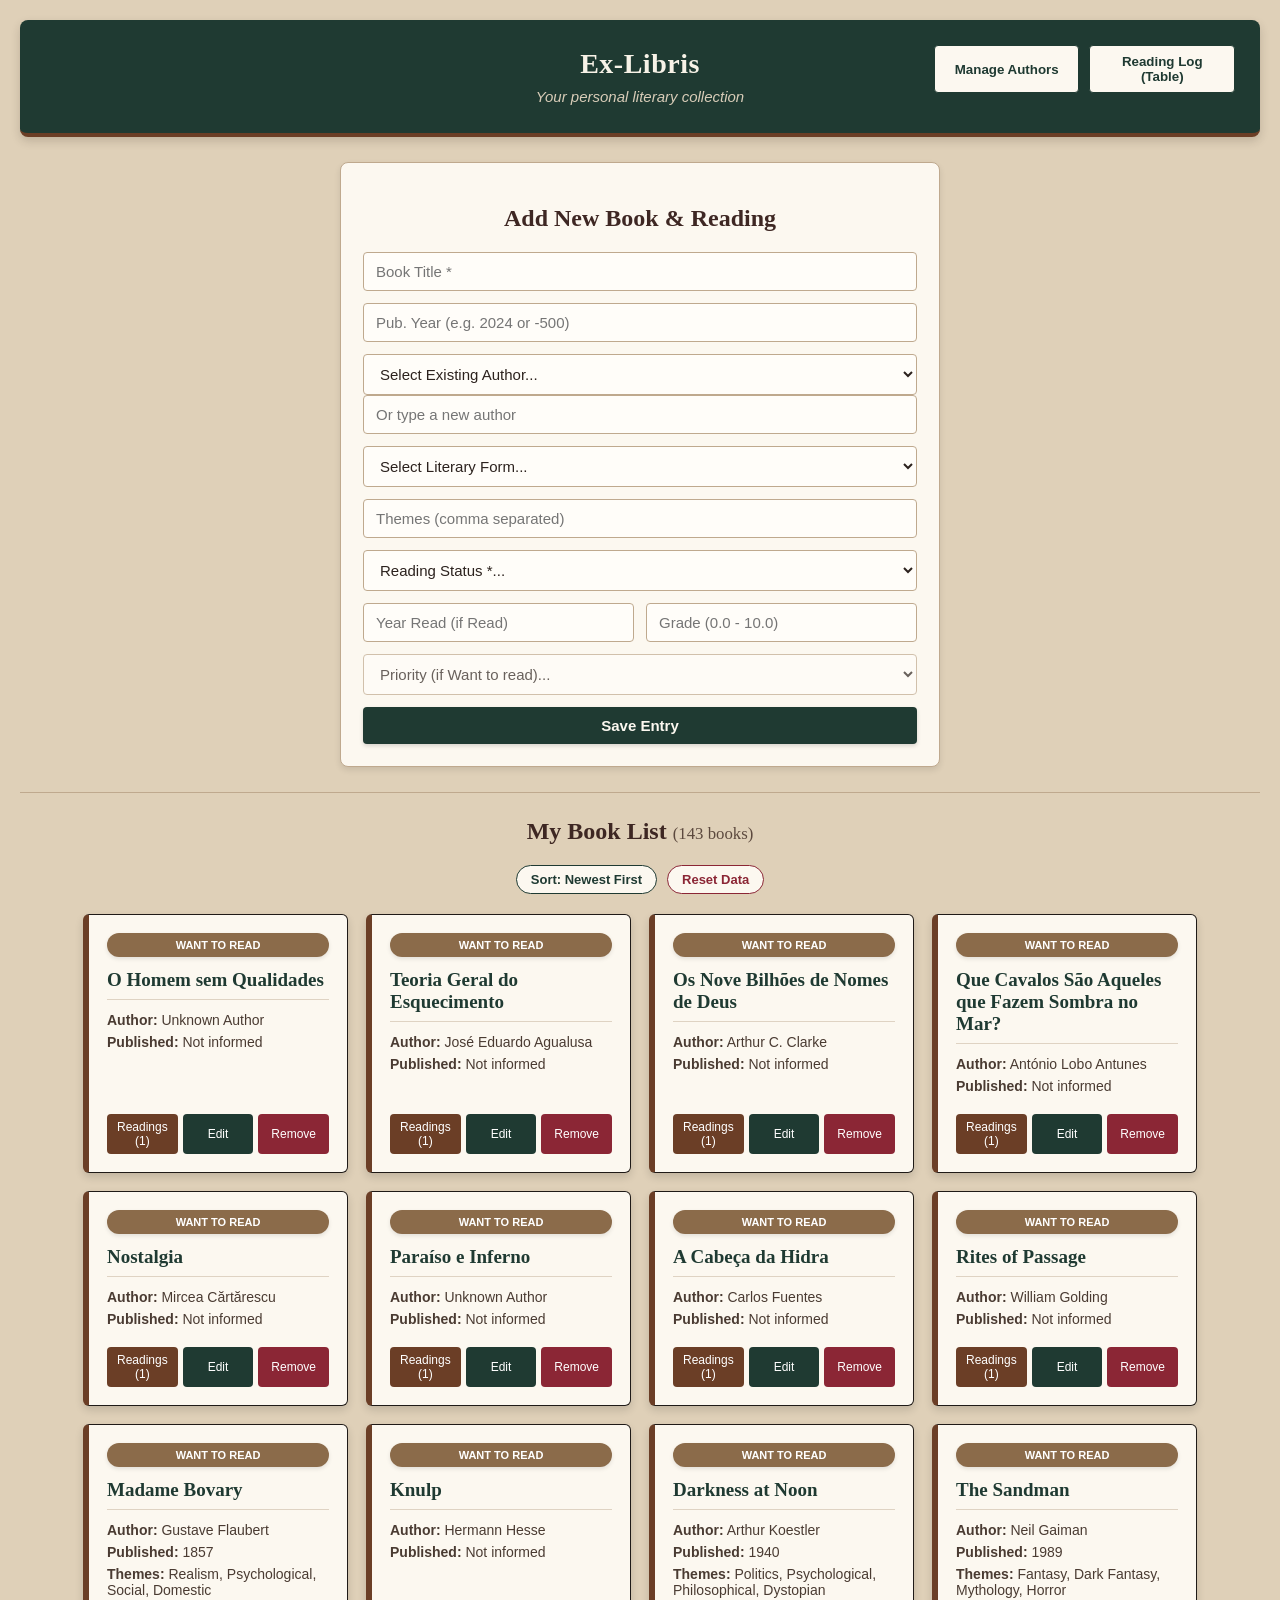
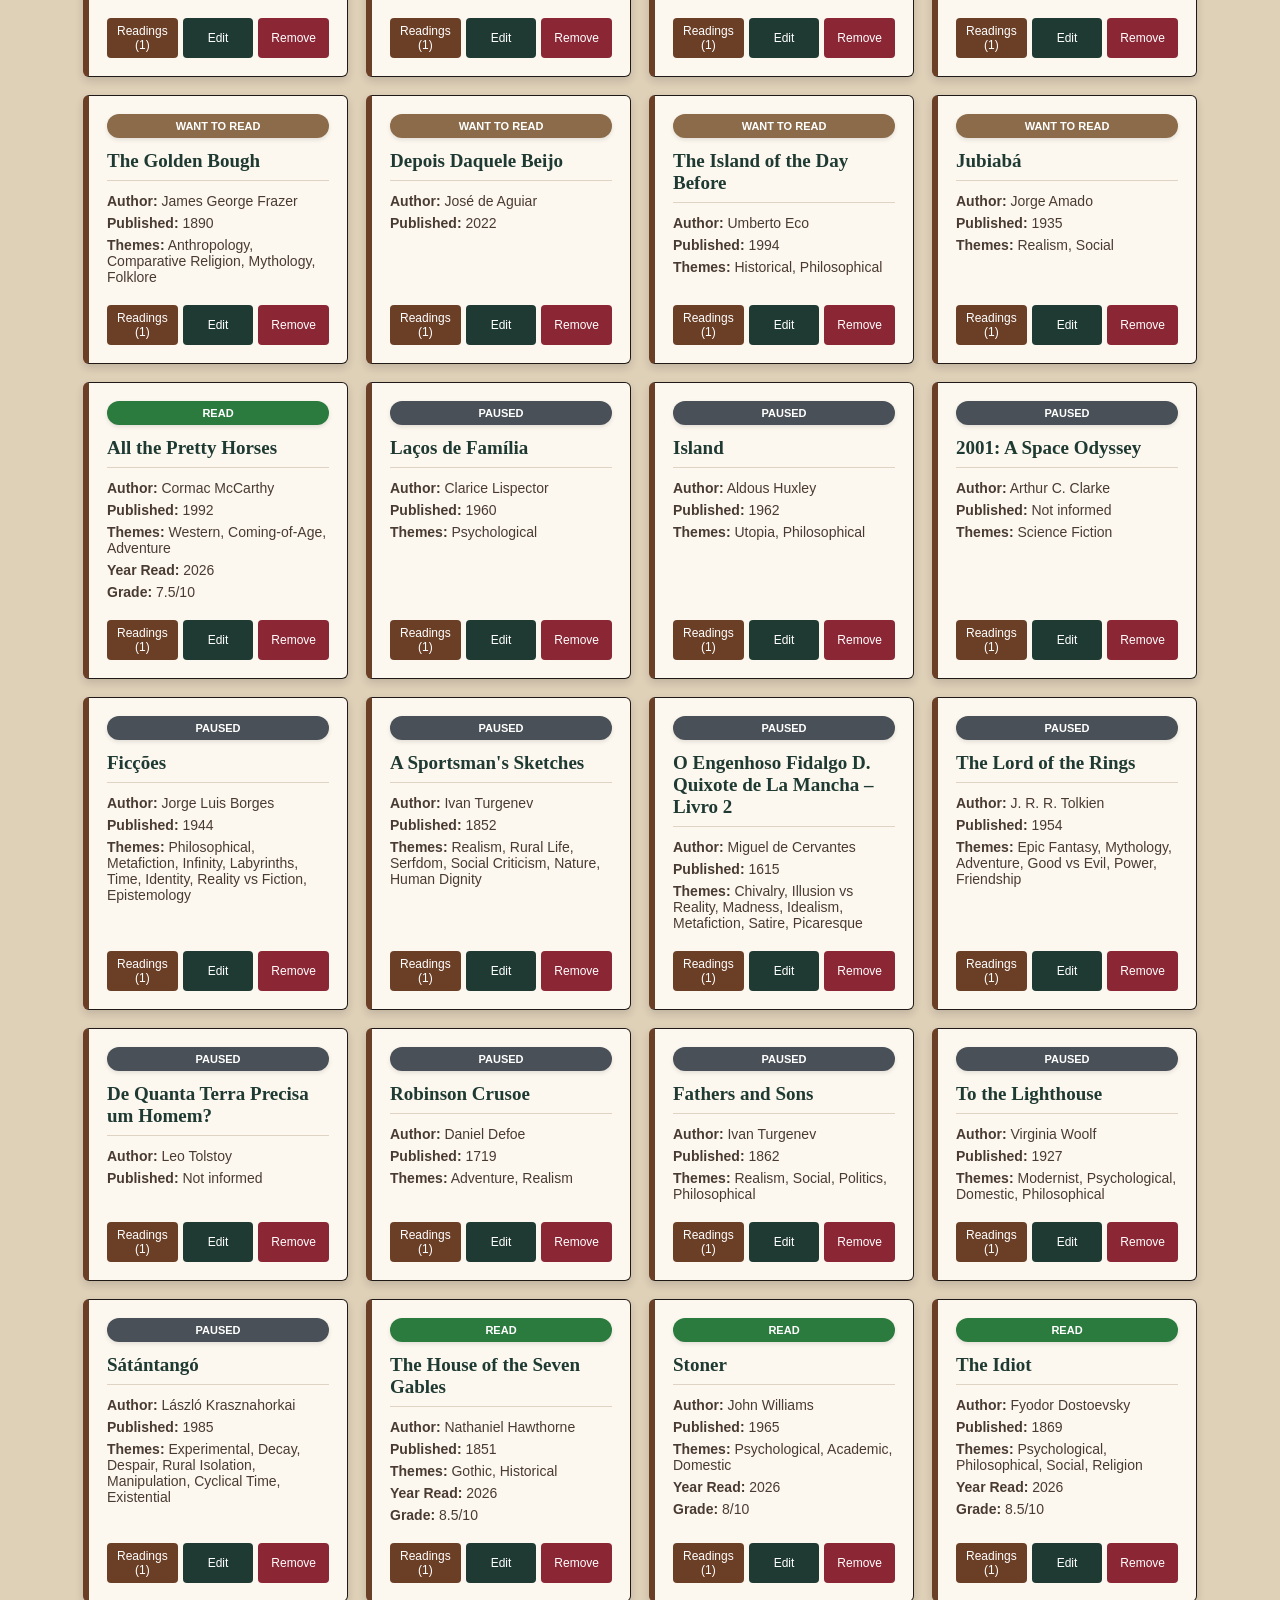
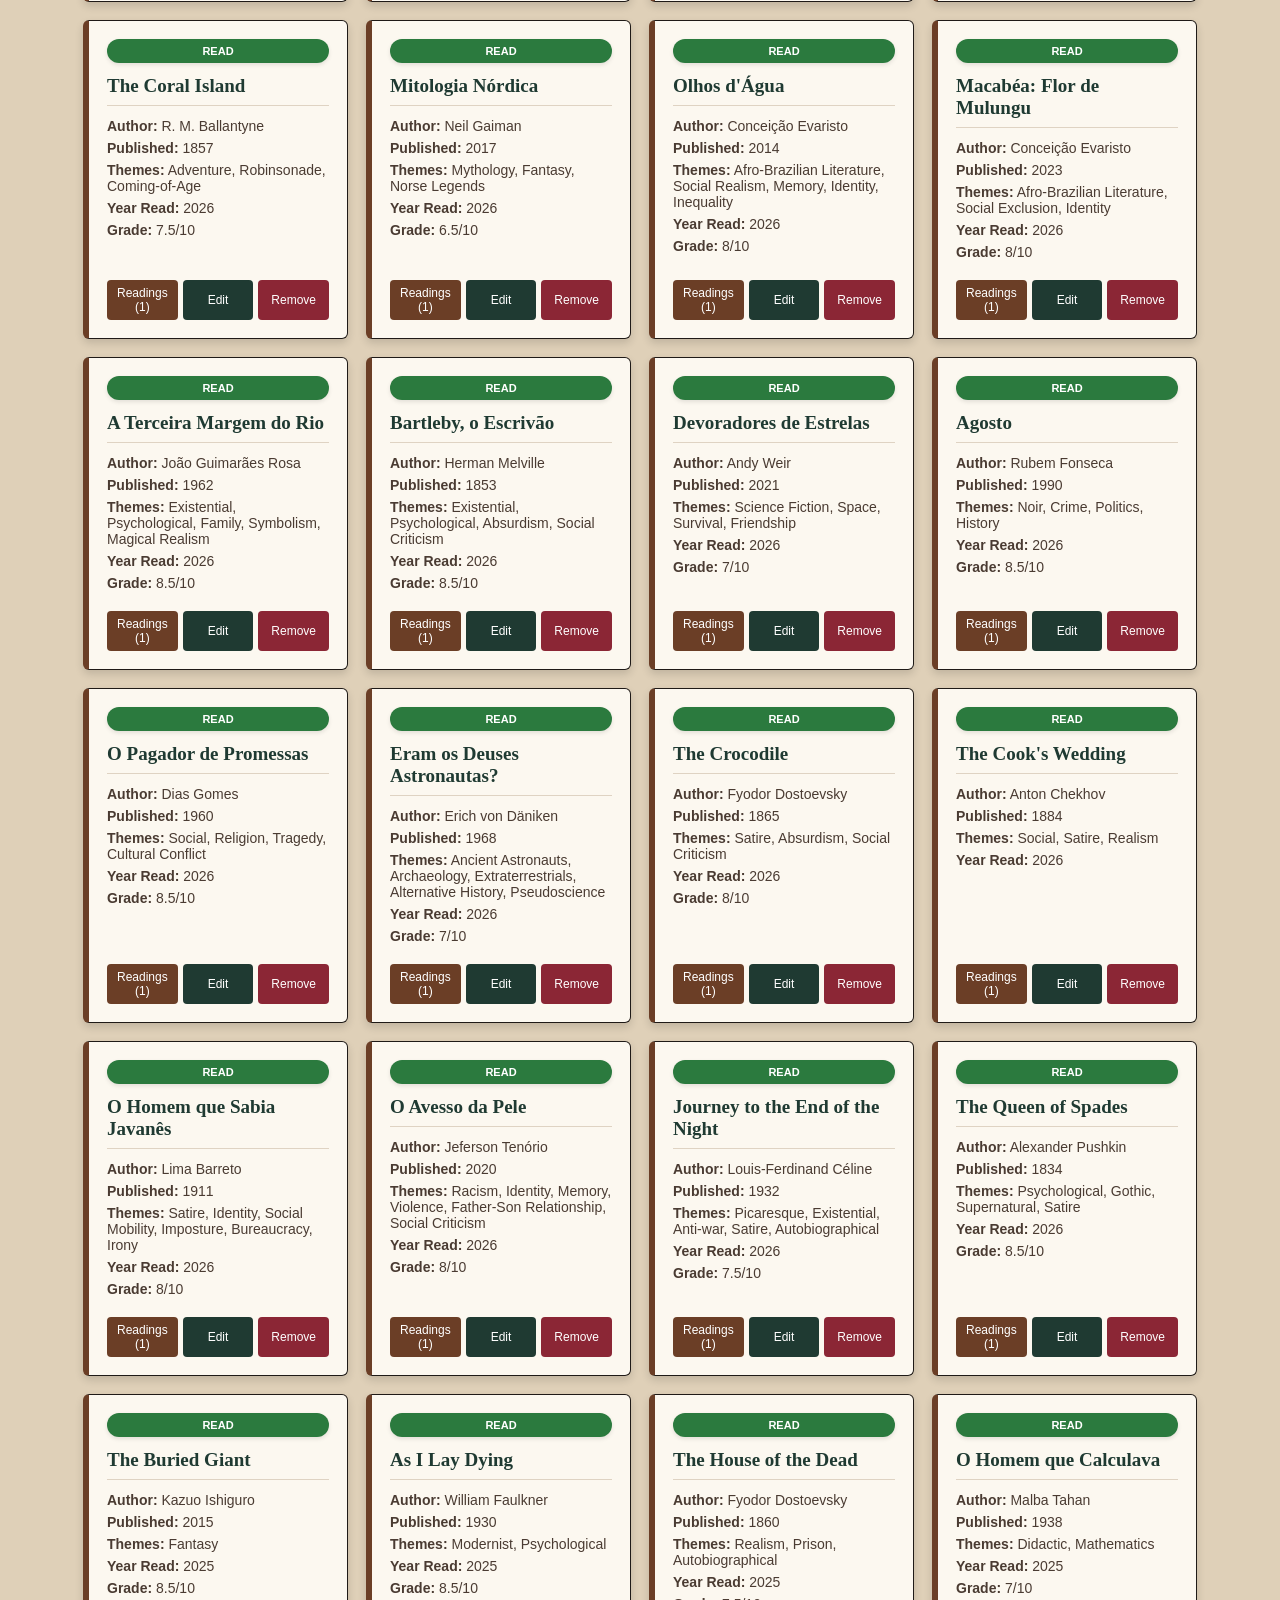
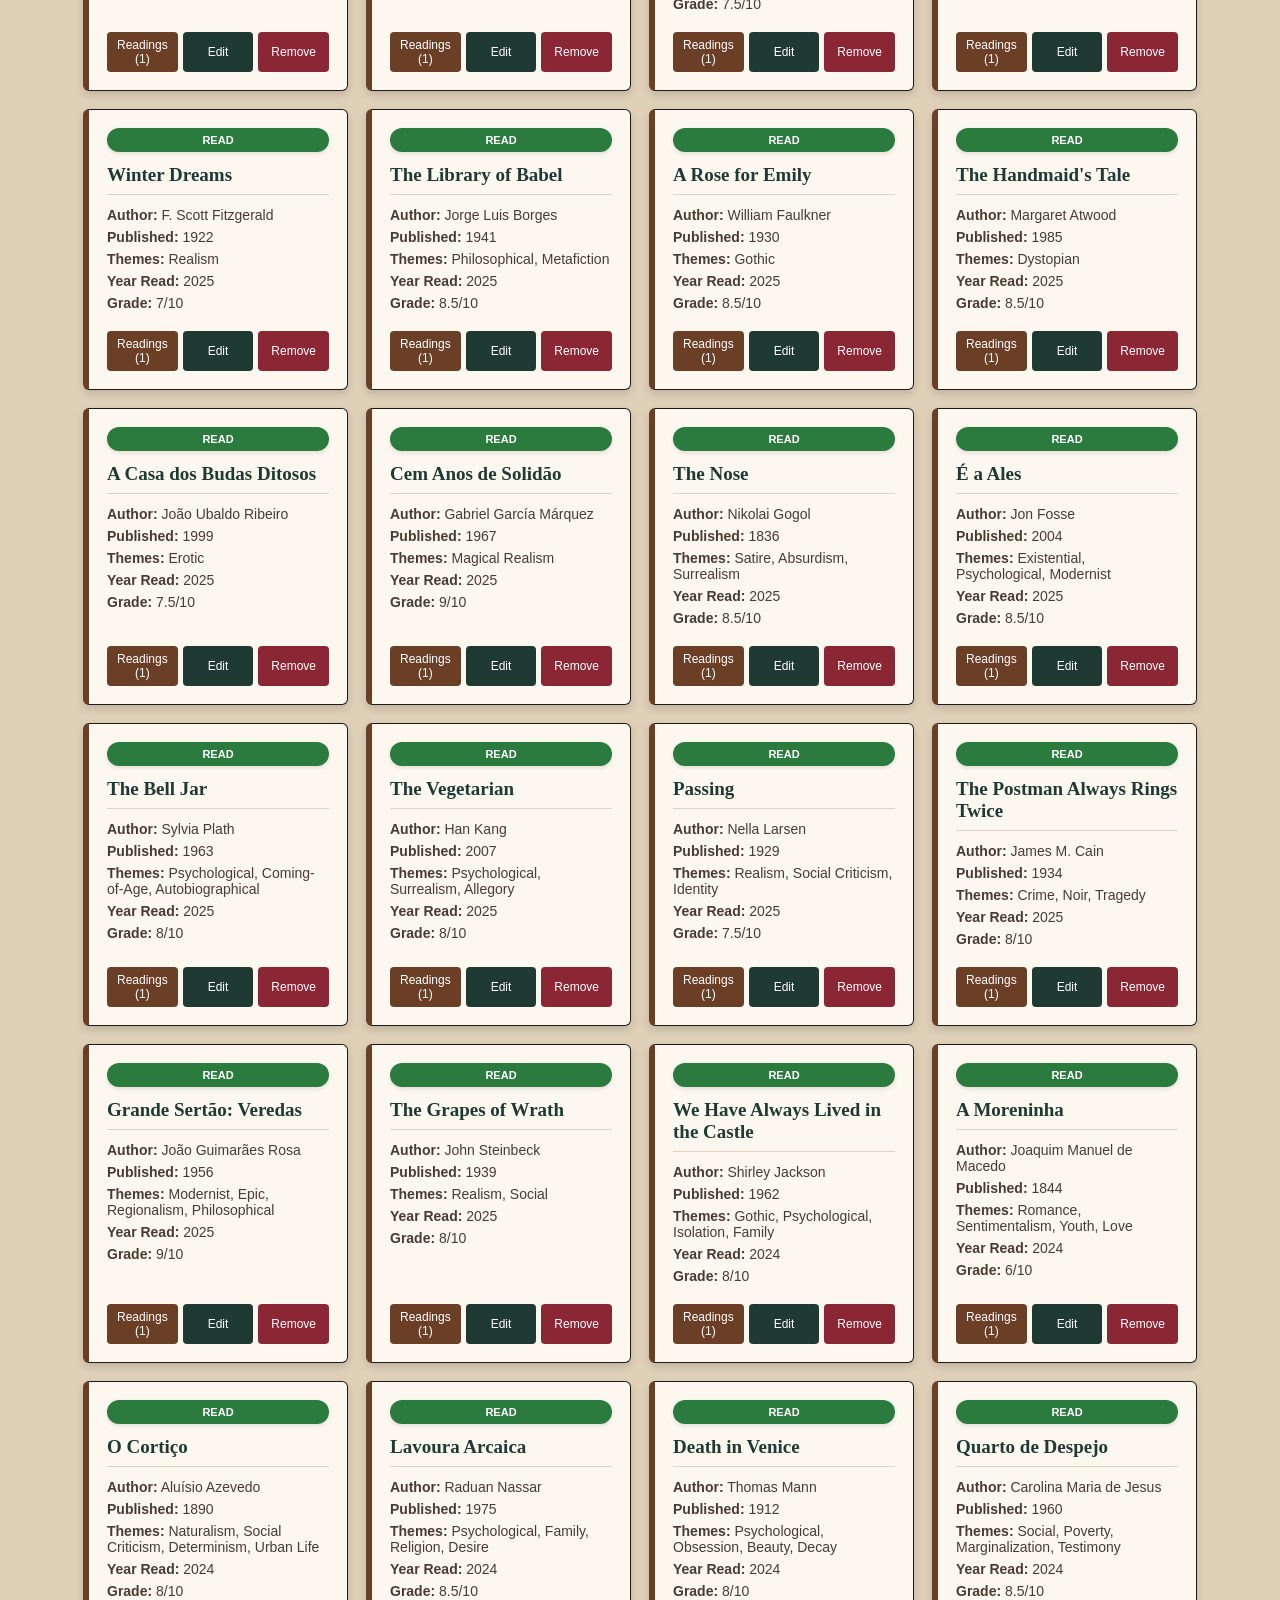
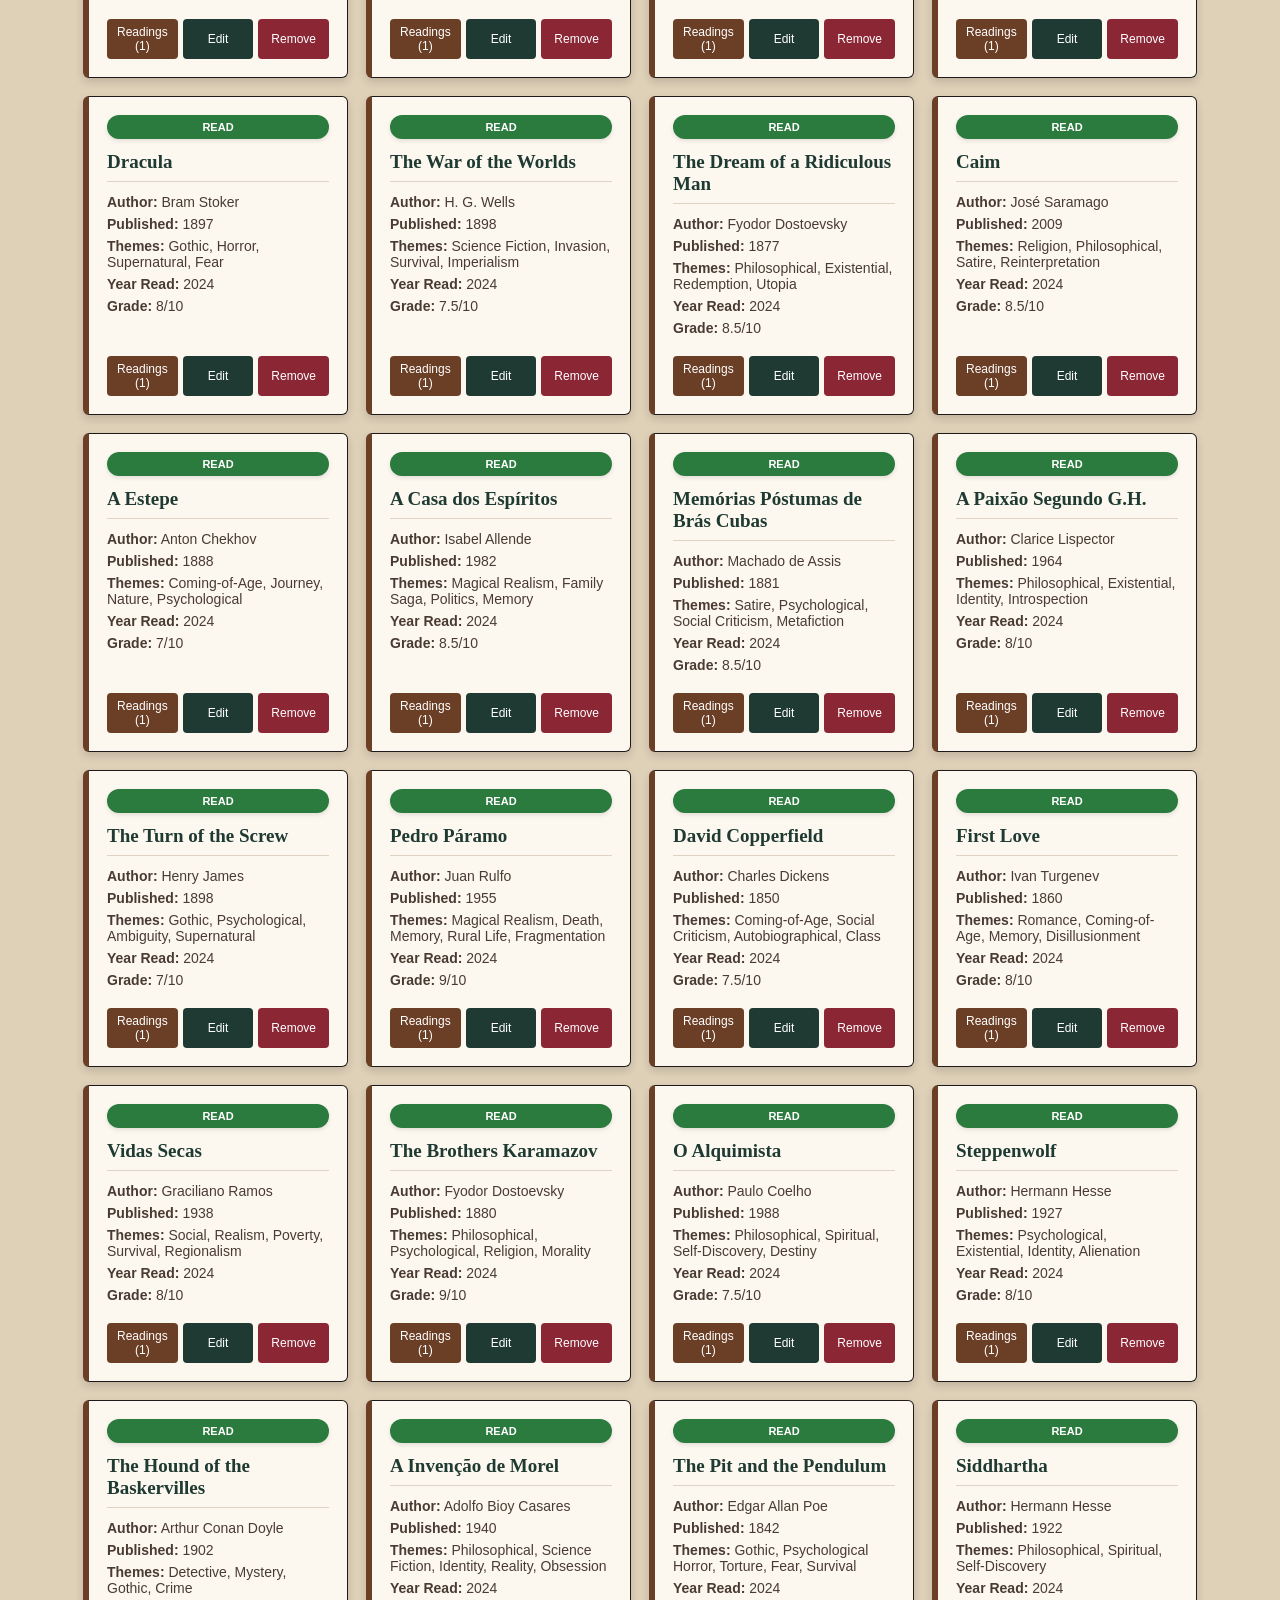
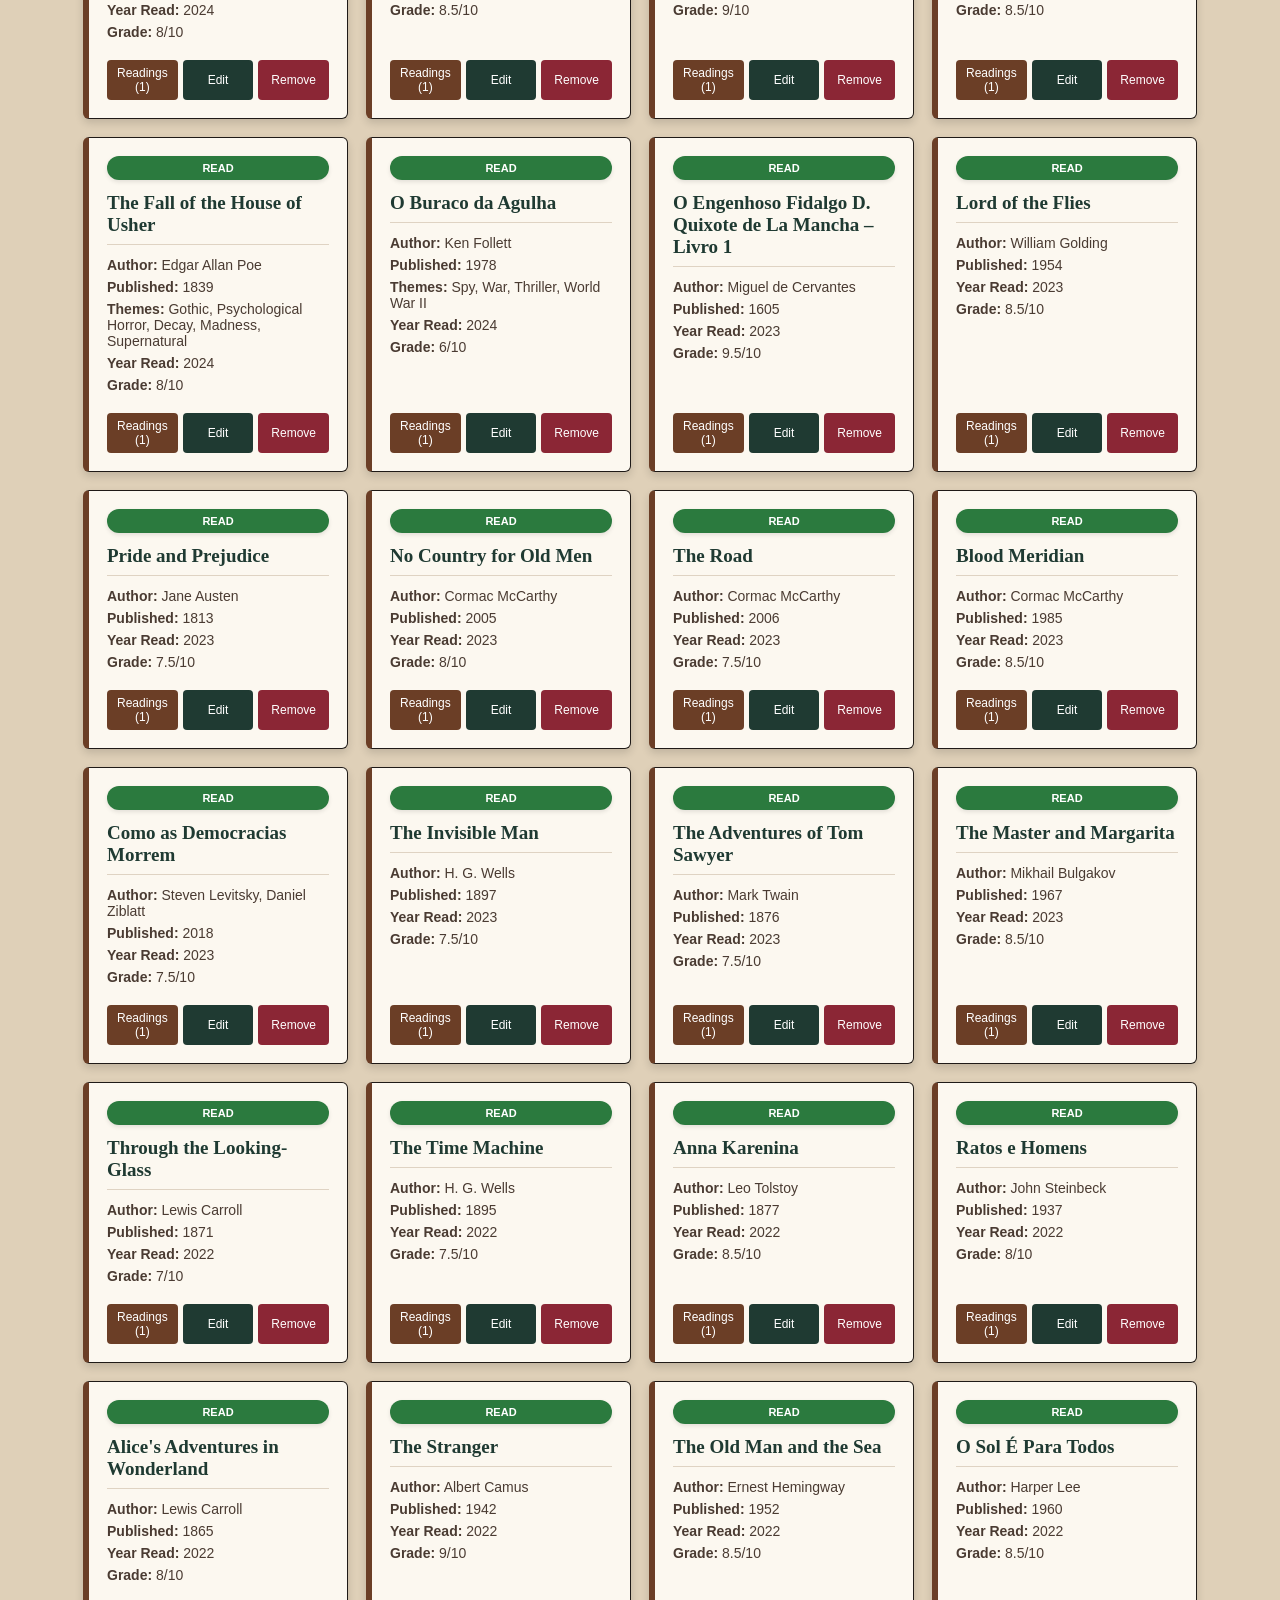
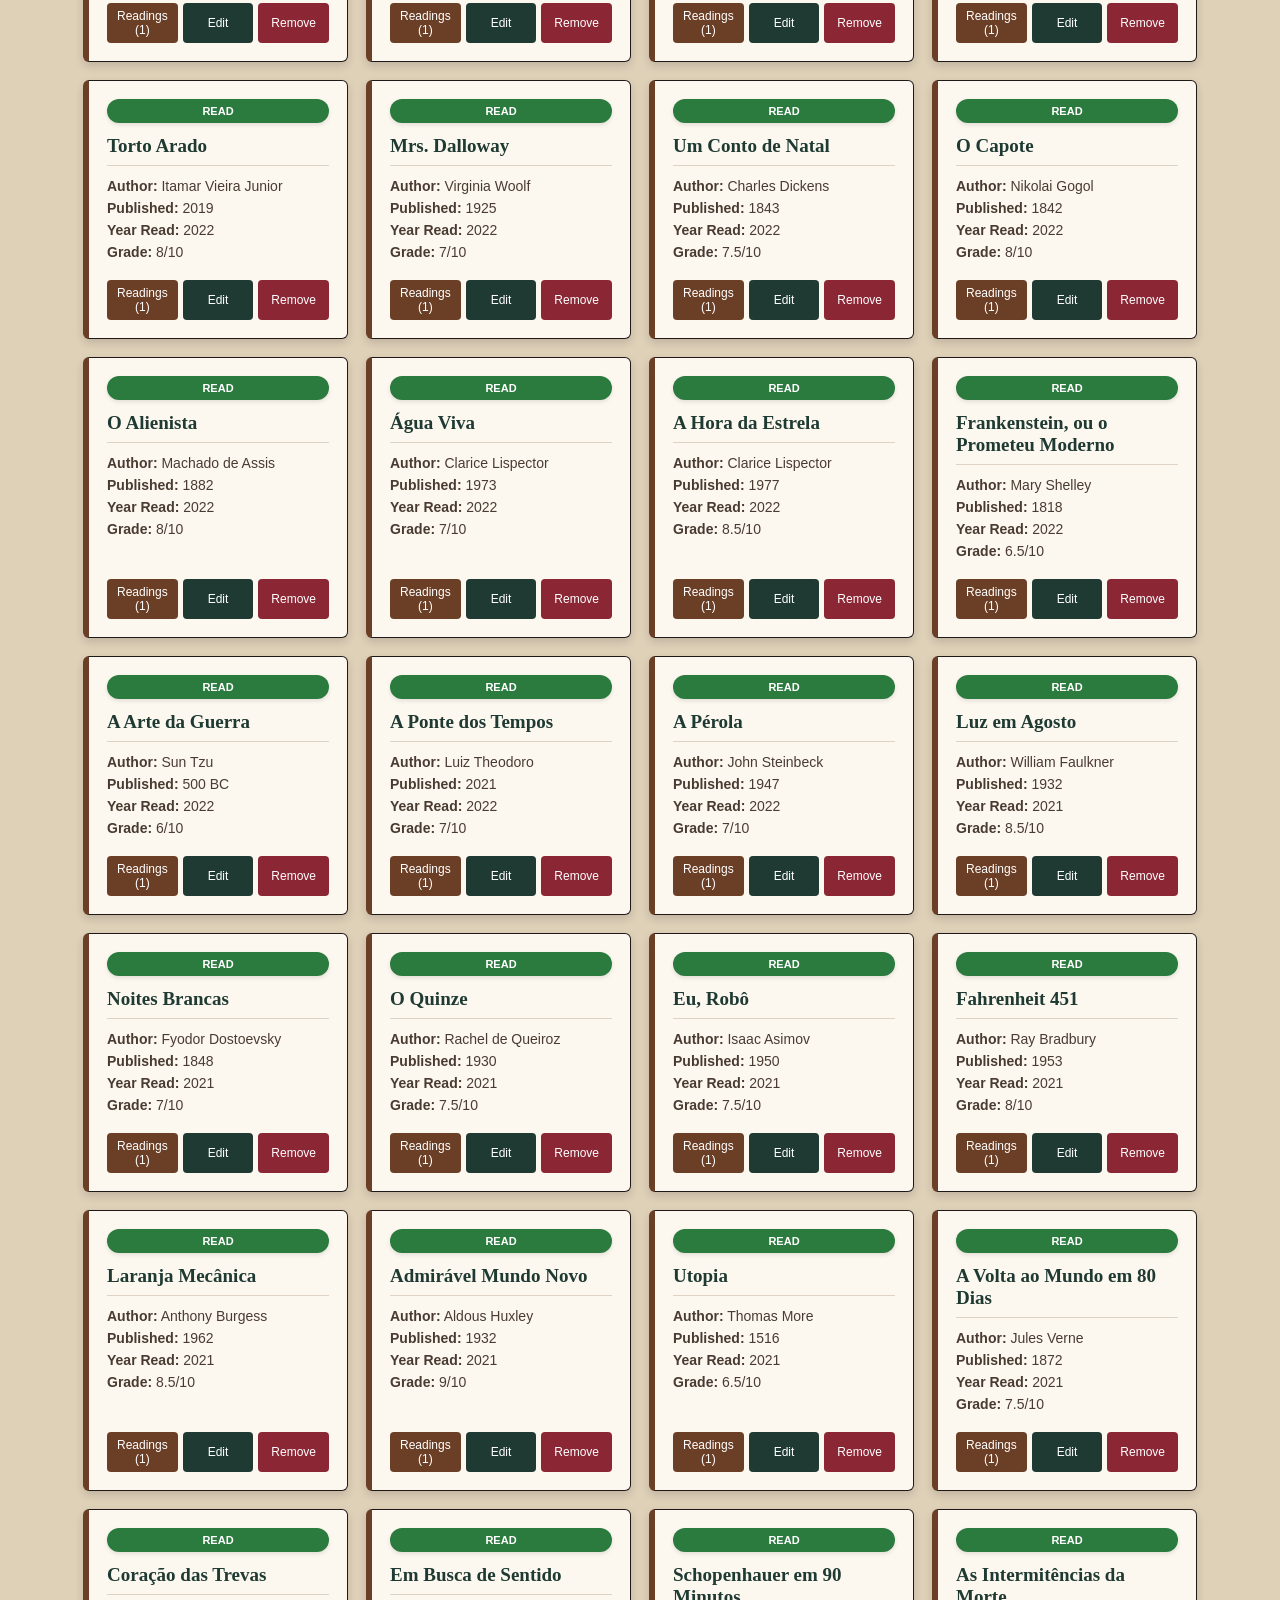
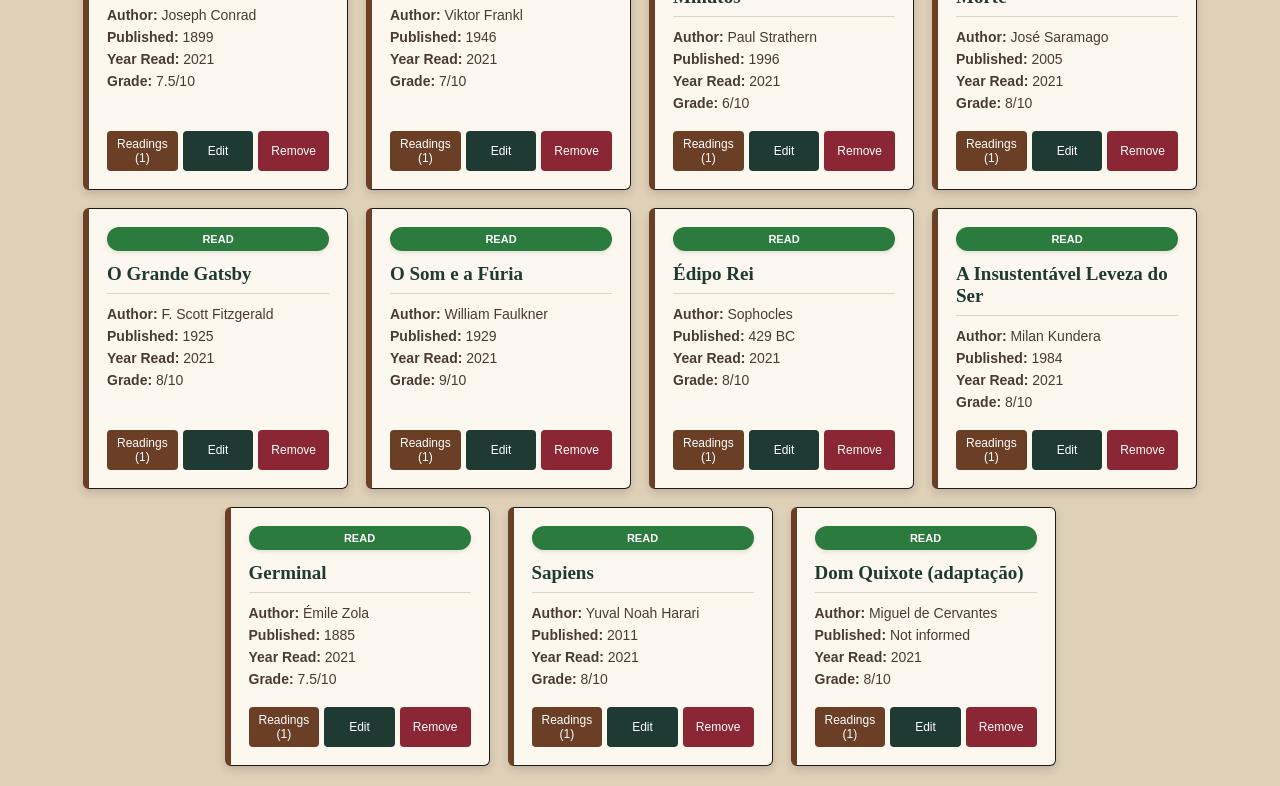
==== commit 92cd24c2: "Versão 16: Semântica HTML corrigida, e lógica entre JS adaptada." ====
--- a/index.html
+++ b/index.html
@@ -11,7 +11,6 @@
         <h1>Ex-Libris</h1>
         <p class="subtitle">Your personal literary collection</p>
         <div class="header-actions">
-            <!-- Botões do Cabeçalho (FR-01 e FR-05) -->
             <button type="button" id="btn-manage-authors" class="btn-secondary">Manage Authors</button>
             <button type="button" id="btn-view-log" class="btn-secondary">Reading Log (Table)</button>
         </div>
@@ -23,7 +22,6 @@
             <h2>Add New Book & Reading</h2>
             
             <form id="form-new-book" novalidate>
-                <!-- Book Entity Fields -->
                 <div class="form-group">
                     <input type="text" id="new-title" name="title" placeholder="Book Title *">
                     <span class="field-error" data-error-for="title"></span>
@@ -48,21 +46,15 @@
                         <option value="Novel">Novel</option>
                         <option value="Novella">Novella</option>
                         <option value="Short Story">Short Story</option>
-                        <option value="Short Story Collection">Short Story Collection</option>
                         <option value="Essay">Essay</option>
                         <option value="Play">Play</option>
-                        <option value="Diary">Diary</option>
-                        <option value="Treatise">Treatise</option>
-                        <option value="Graphic Novel">Graphic Novel</option>
                     </select>
                 </div>
                 
-                <!-- FR-02: Temas separados por vírgula -->
                 <div class="form-group">
                     <input type="text" id="new-themes" name="themes" placeholder="Themes (comma separated)">
                 </div>
 
-                <!-- Reading Entity Fields -->
                 <div class="form-group">
                     <select id="new-status" name="status">
                         <option value="">Reading Status *...</option>
@@ -96,13 +88,12 @@
                     <span class="field-error" data-error-for="priority"></span>
                 </div>
 
-                <button type="submit" id="btn-save">Save Entry</button>
+                <button type="submit" id="btn-save" class="btn-primary">Save Entry</button>
             </form>
         </section>
 
         <hr>
 
-        <!-- SECTION 2: Library Display & Controls -->
         <section class="library-section">
             <h2>My Book List <span id="book-counter" class="book-counter"></span></h2>
             
@@ -144,6 +135,9 @@
                             <option value="Essay">Essay</option>
                             <option value="Play">Play</option>
                         </select>
+                    </div>
+                    <div class="form-group">
+                        <input type="text" id="edit-book-themes" name="themes" placeholder="Themes (comma separated)">
                     </div>
                     <button type="submit" class="btn-primary">Save Changes</button>
                 </form>
@@ -259,6 +253,13 @@
                         </select>
                         <span class="field-error" data-error-for="priority"></span>
                     </div>
+
+                    <div class="form-group">
+                        <input type="text" id="modal-recommended-by" name="recommendedBy" placeholder="Recommended by (optional)">
+                    </div>
+                    <div class="form-group">
+                        <textarea id="modal-notes" name="notes" rows="2" placeholder="Reading notes (optional)"></textarea>
+                    </div>
                     
                     <div class="inline-group">
                         <button type="submit" id="btn-save-modal-reading" class="btn-primary">Add Reading</button>
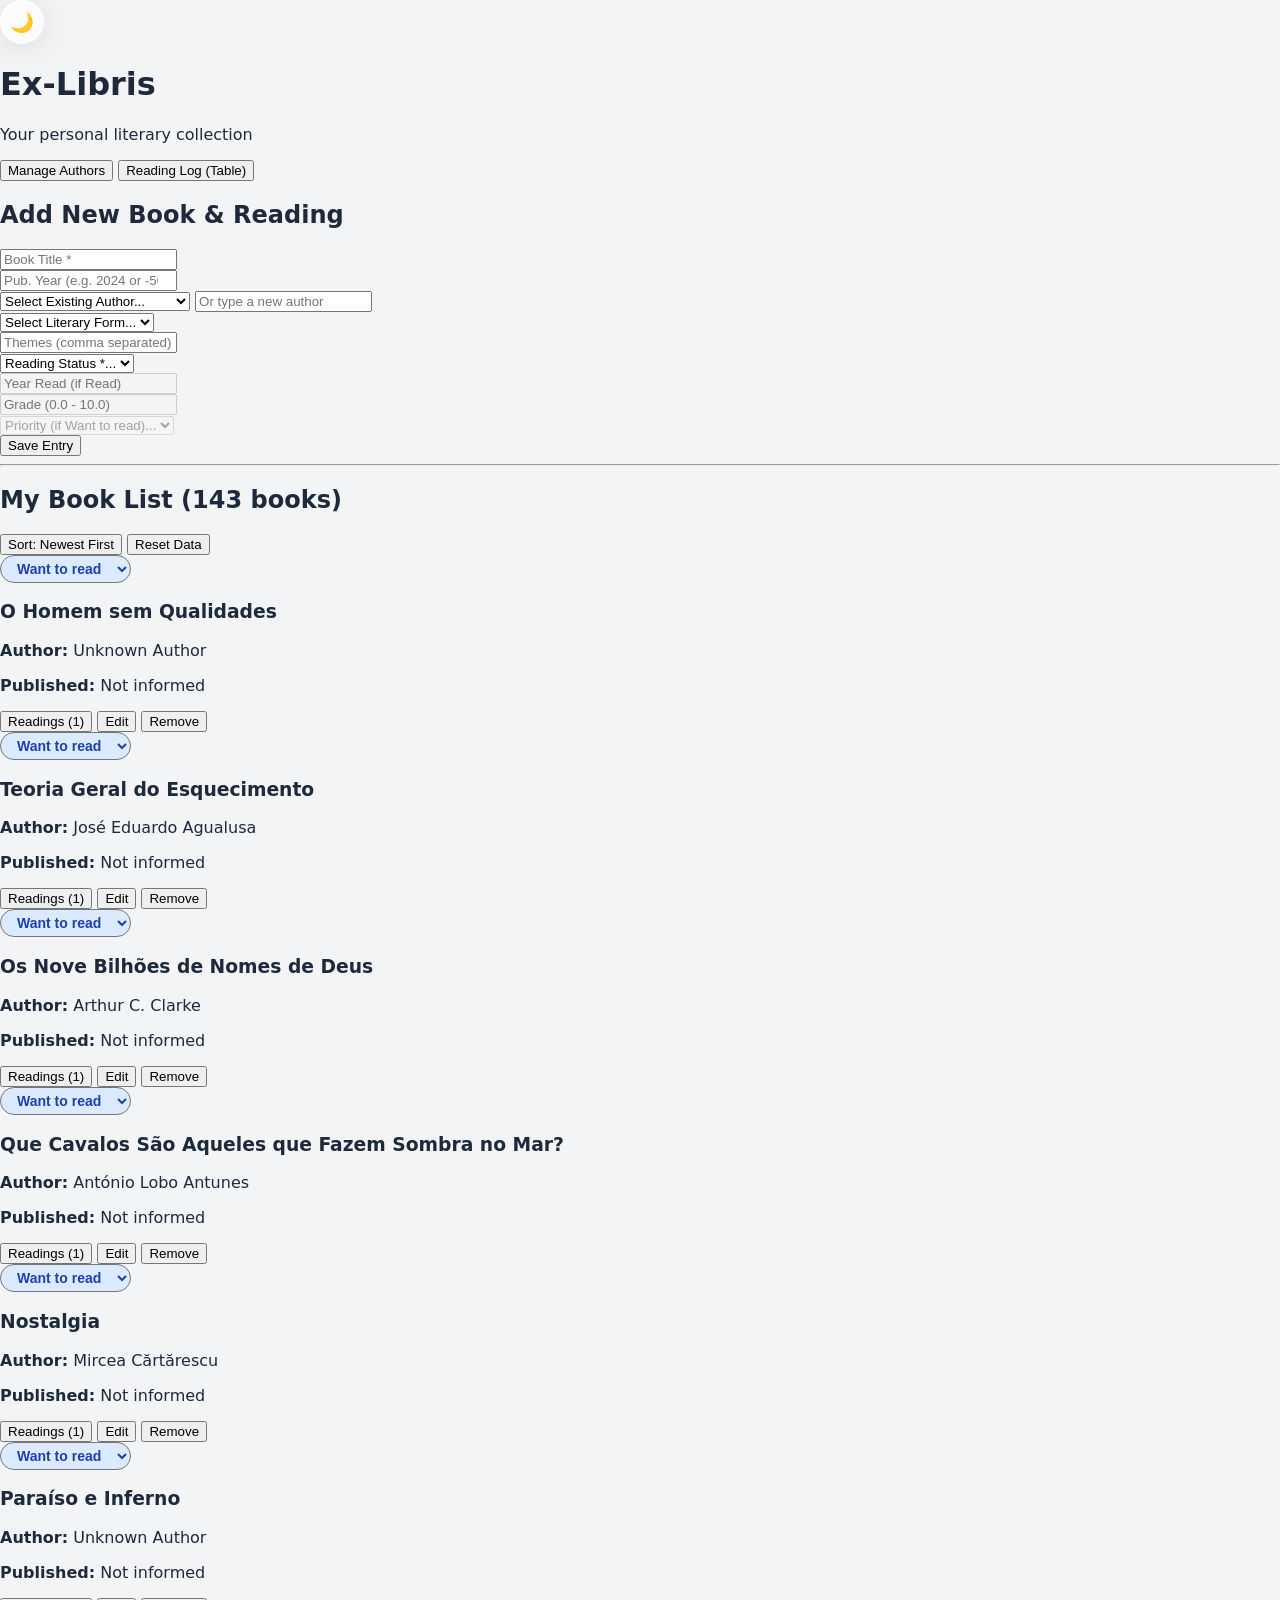
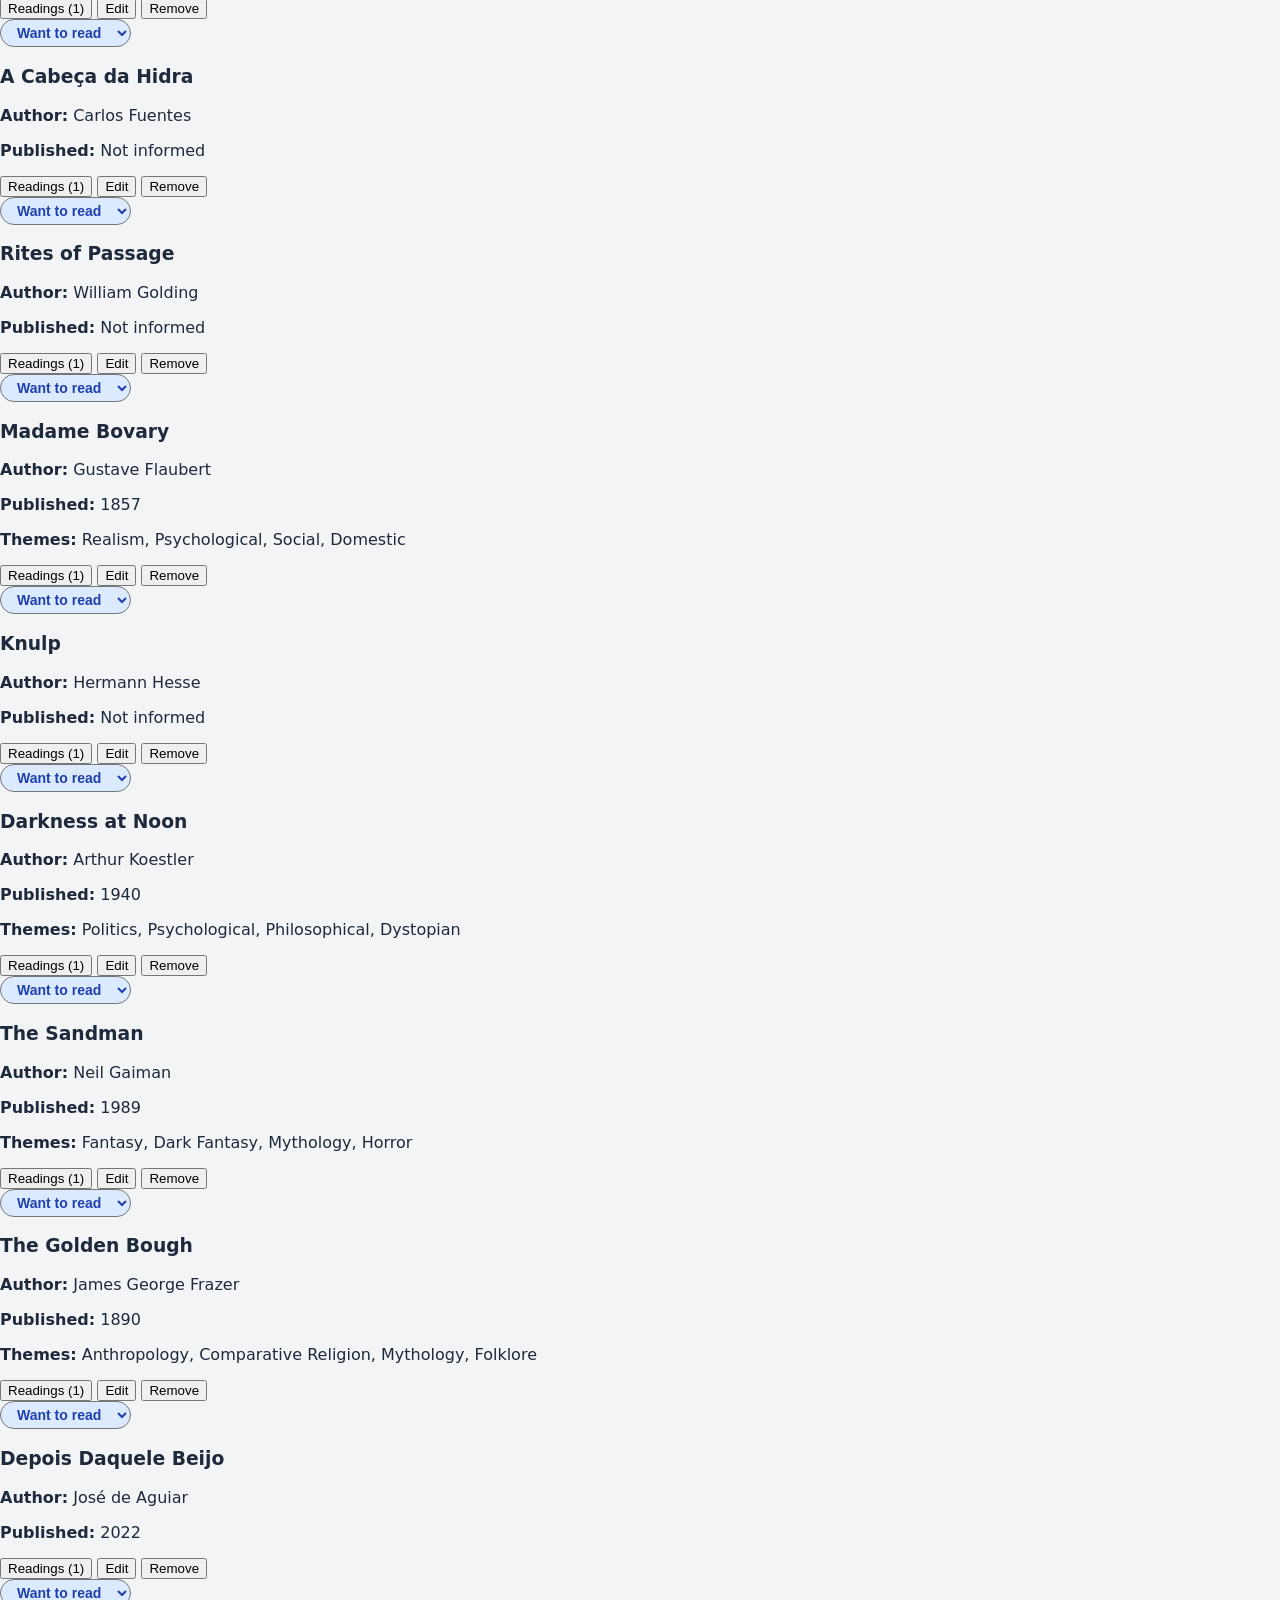
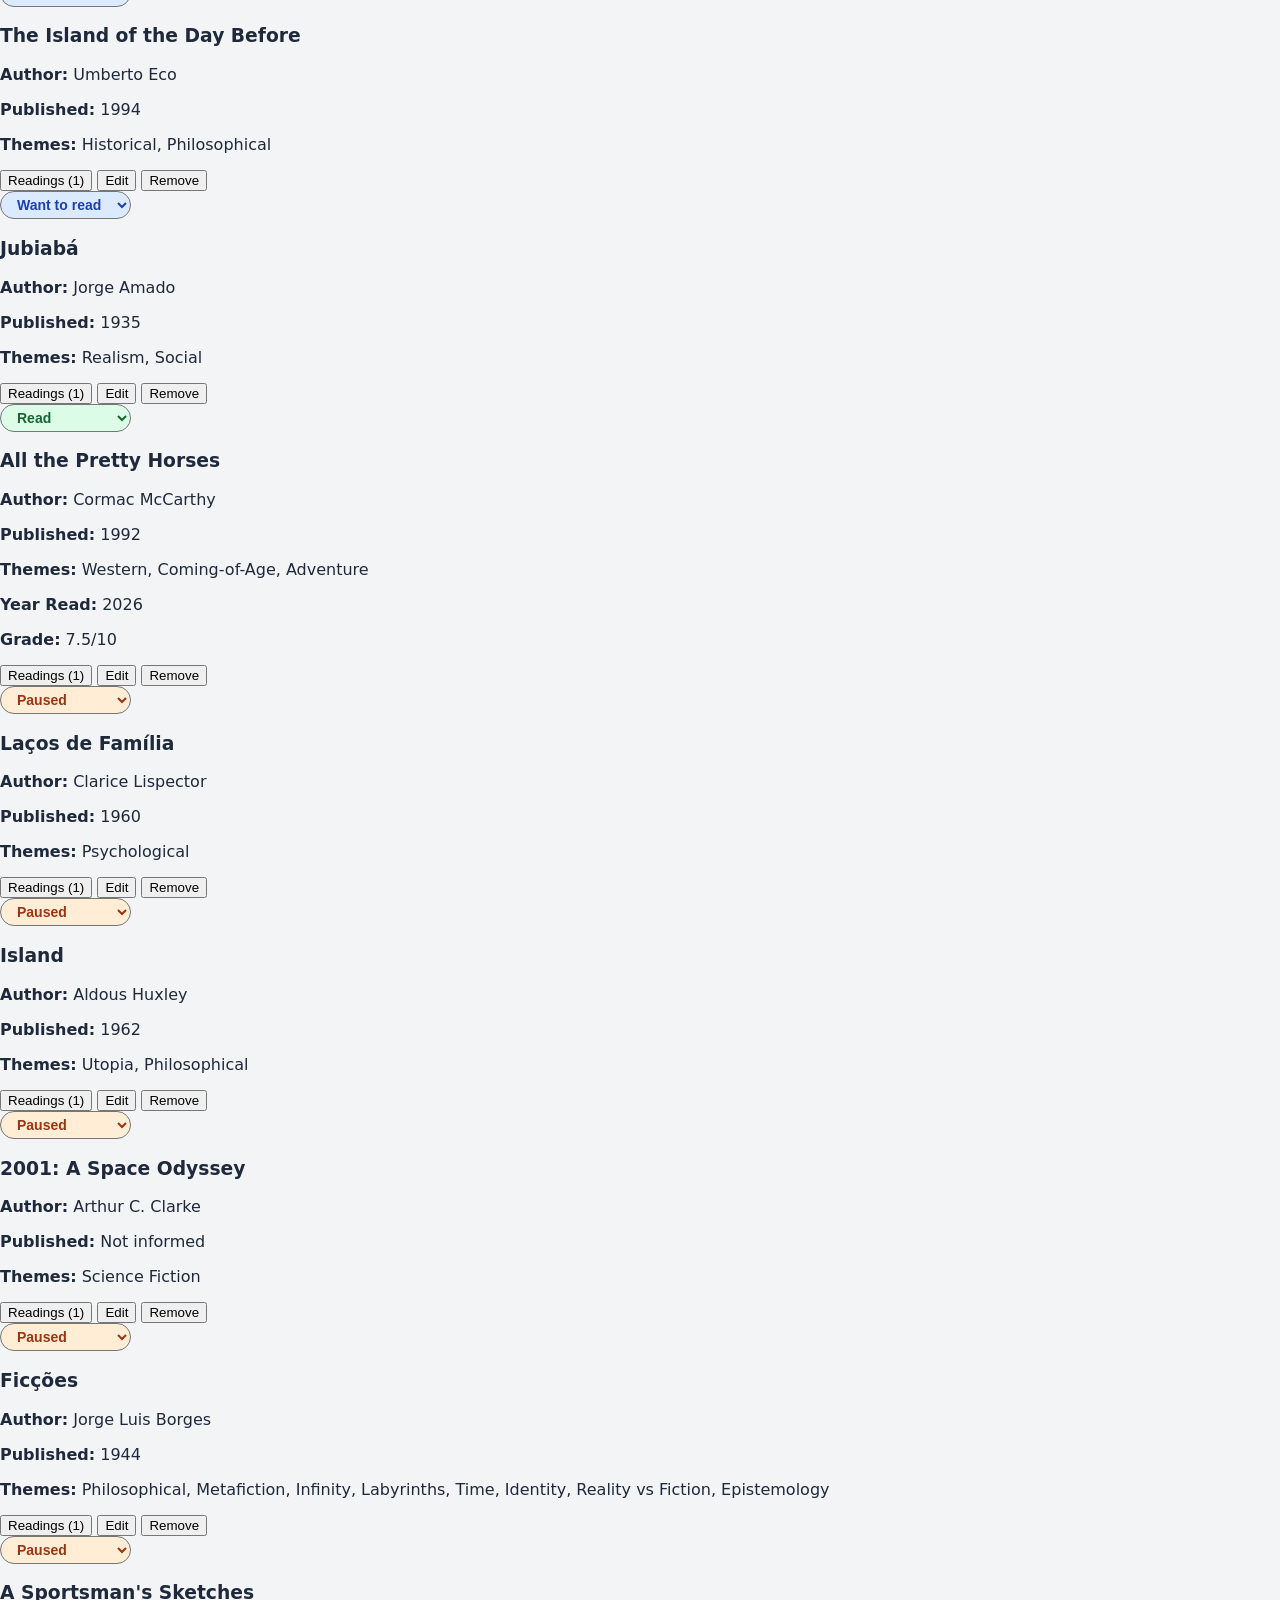
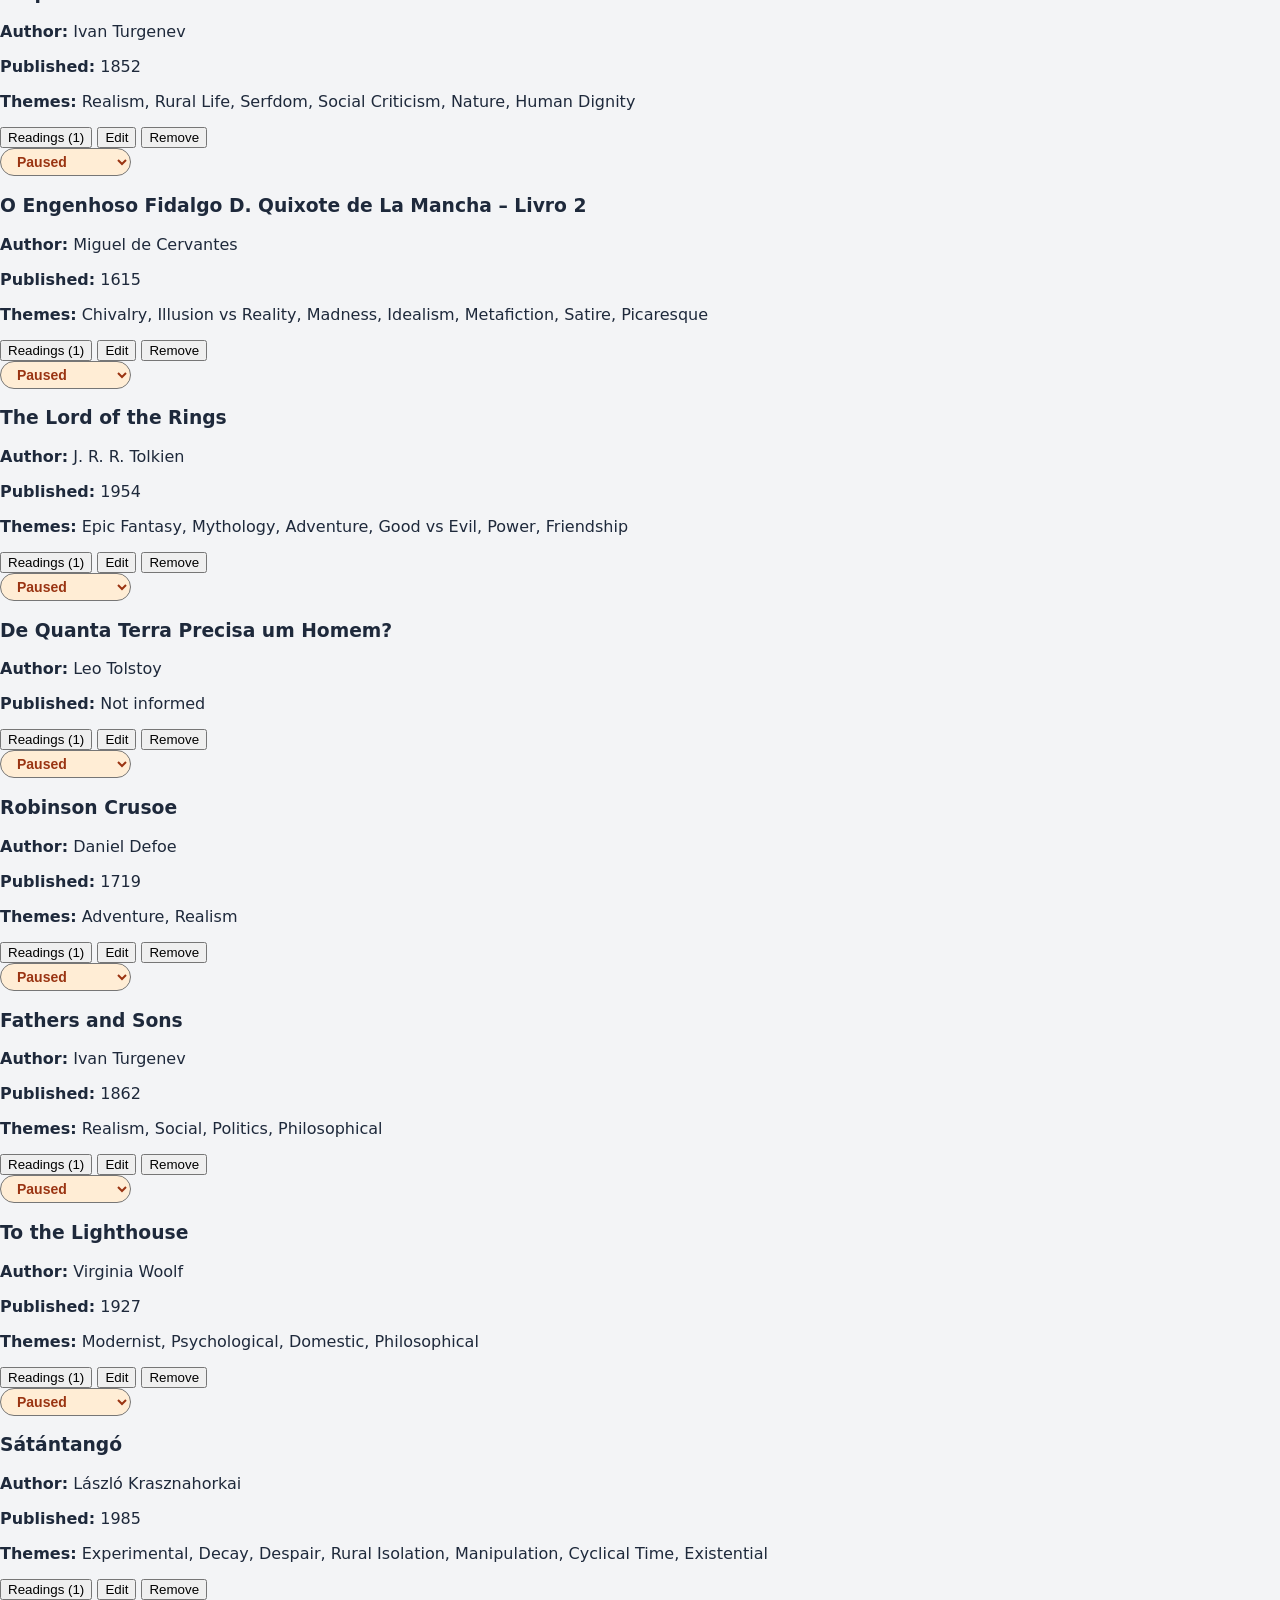
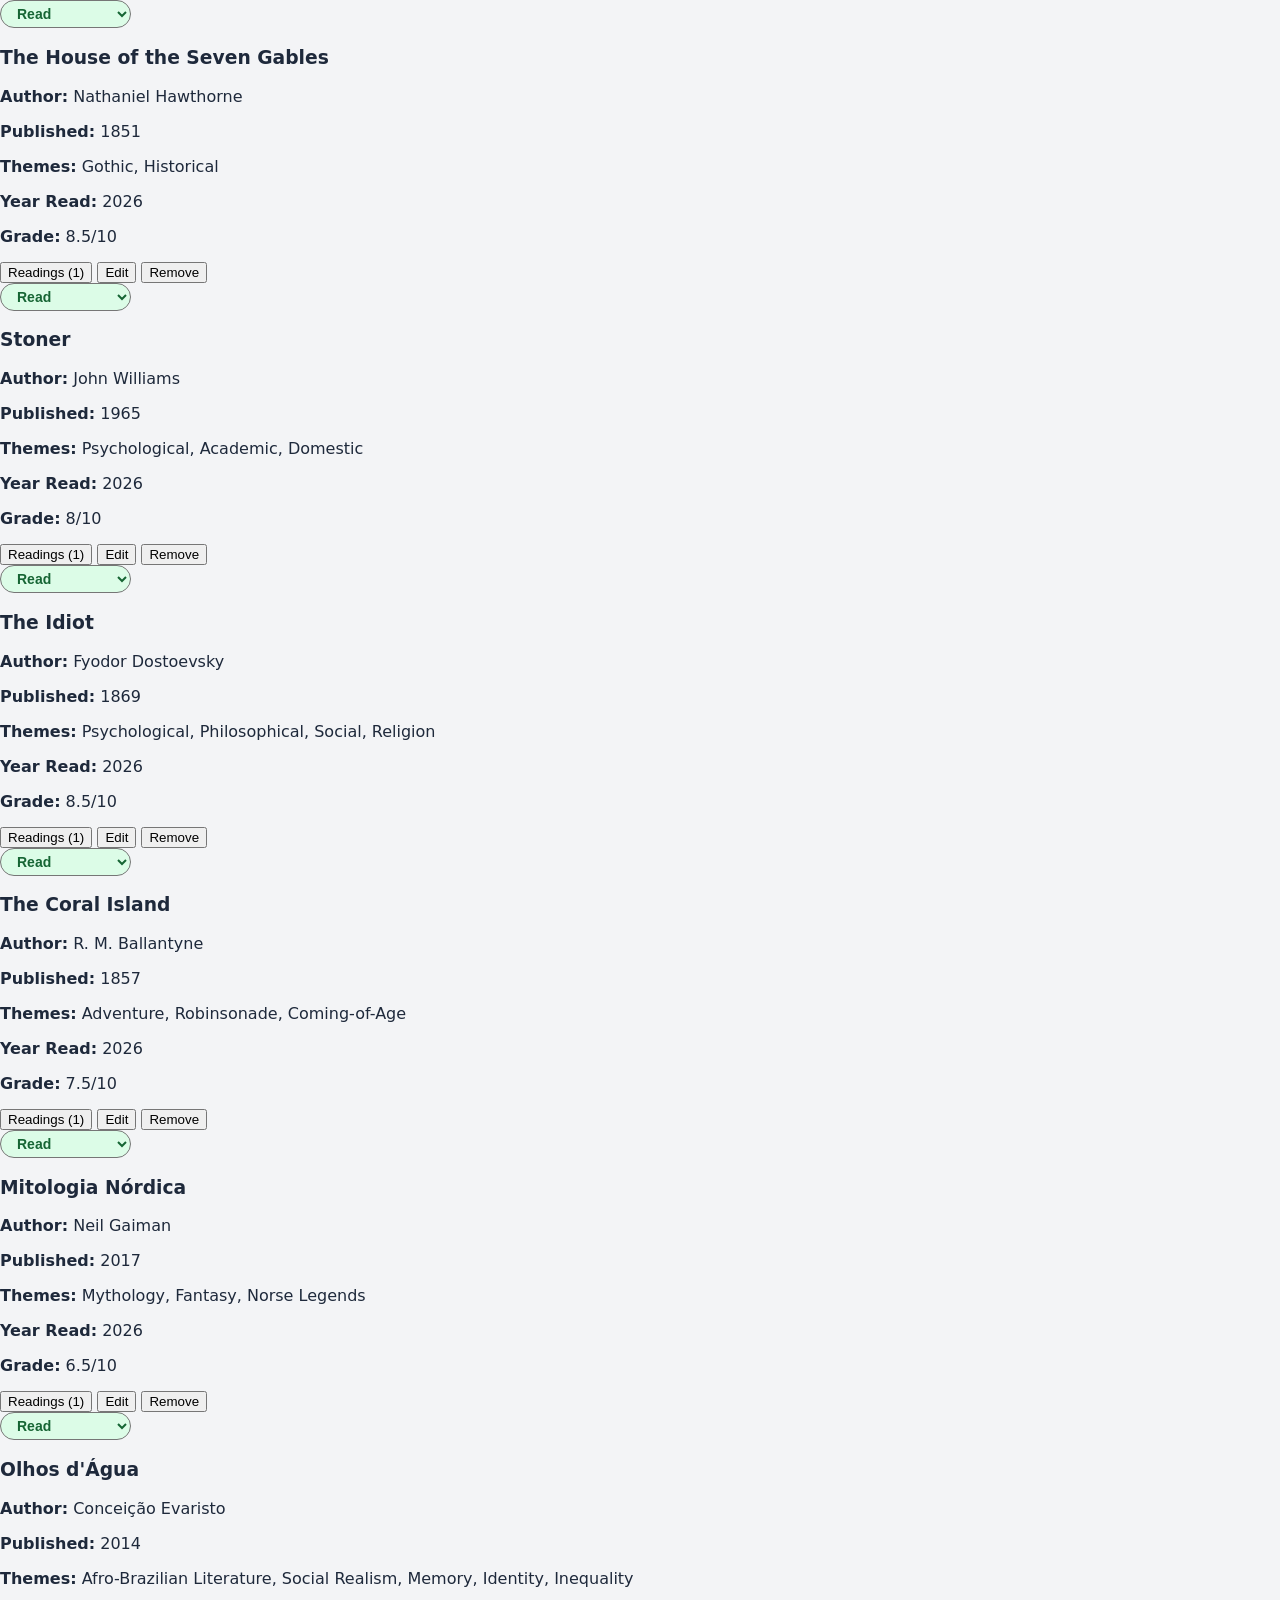
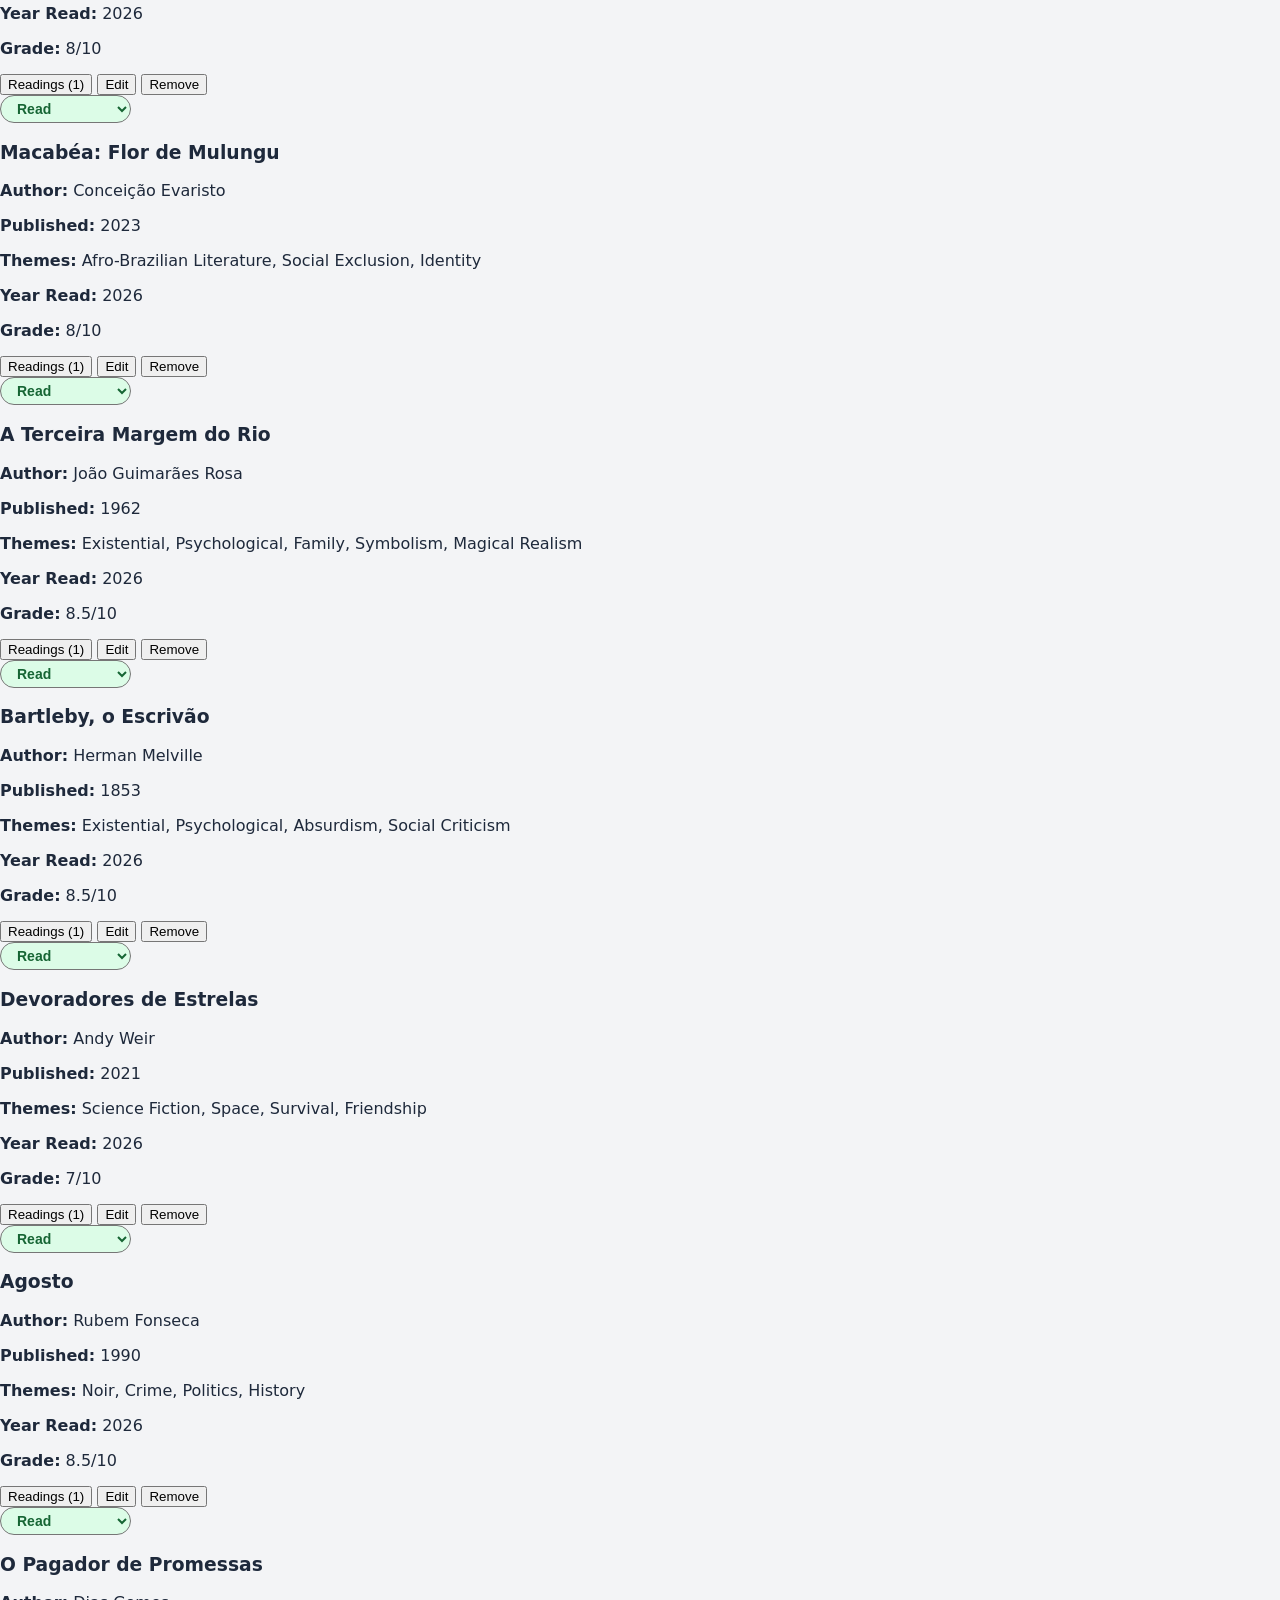
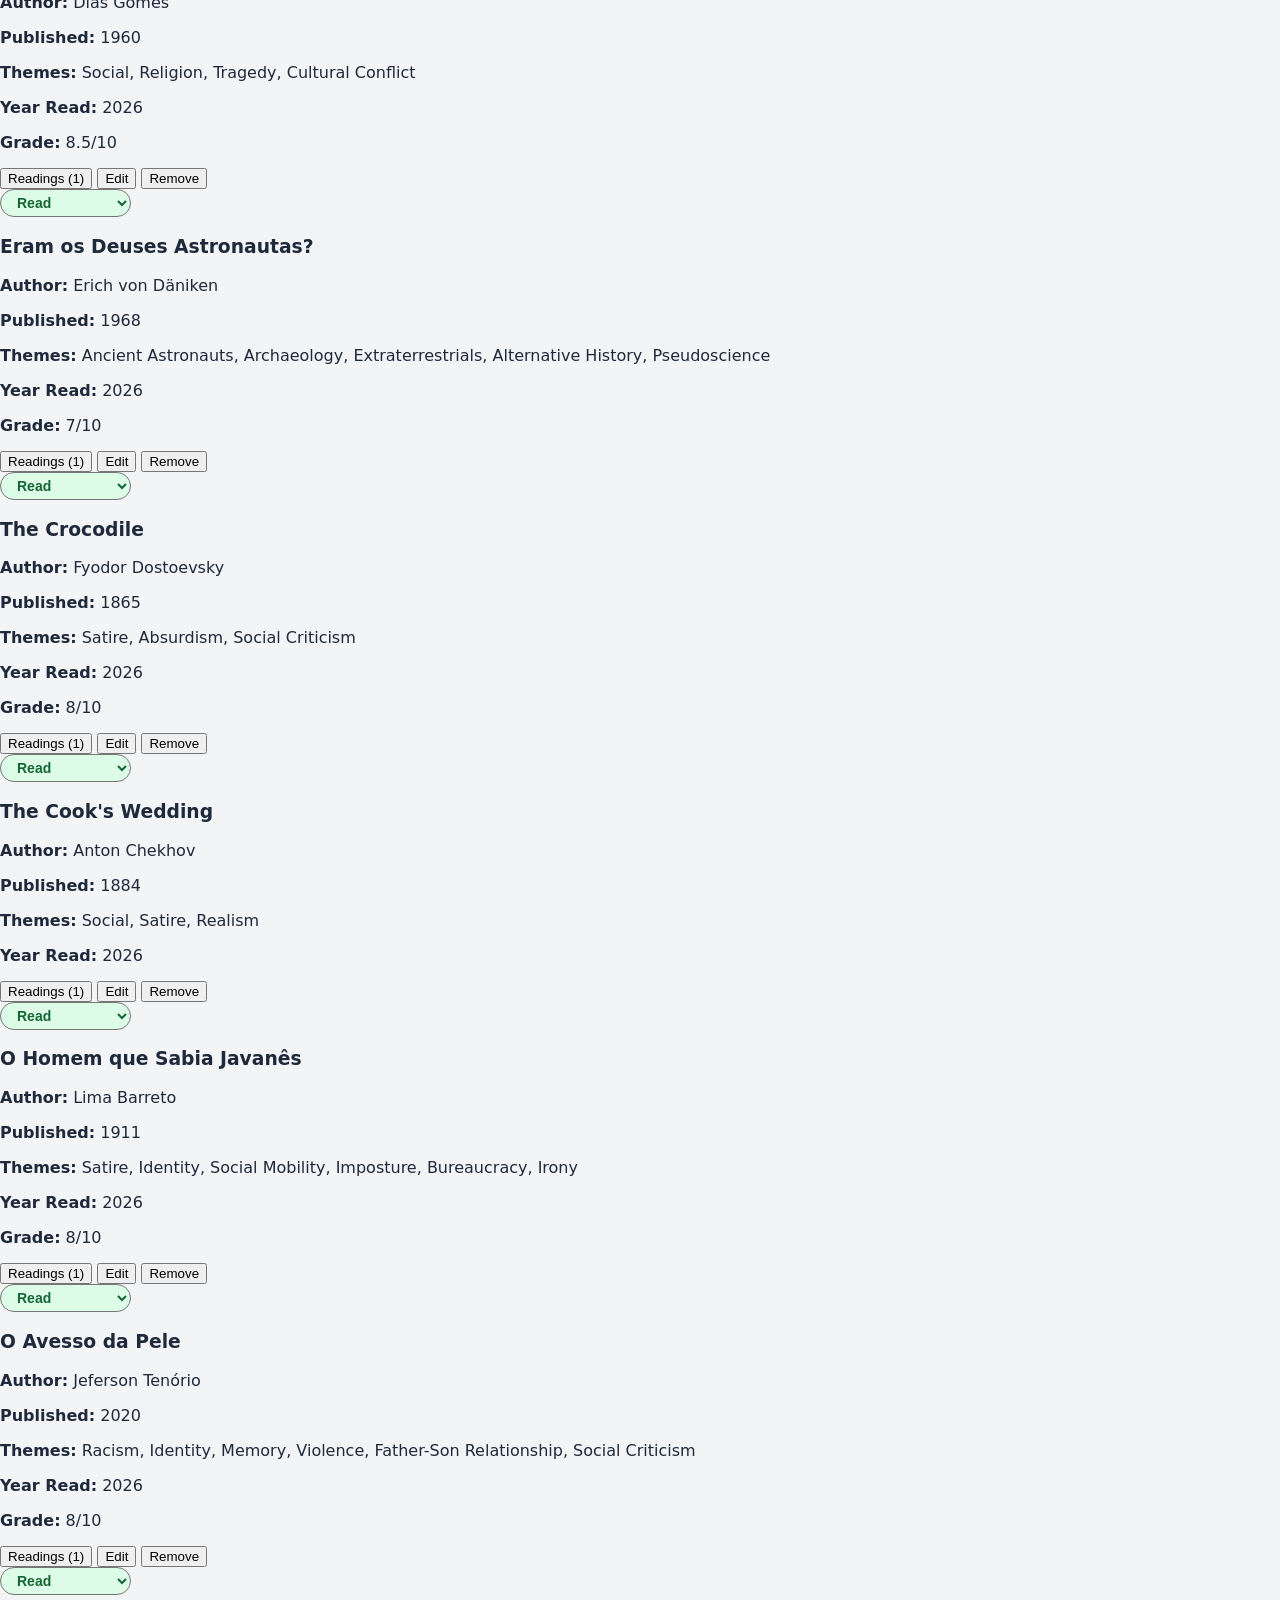
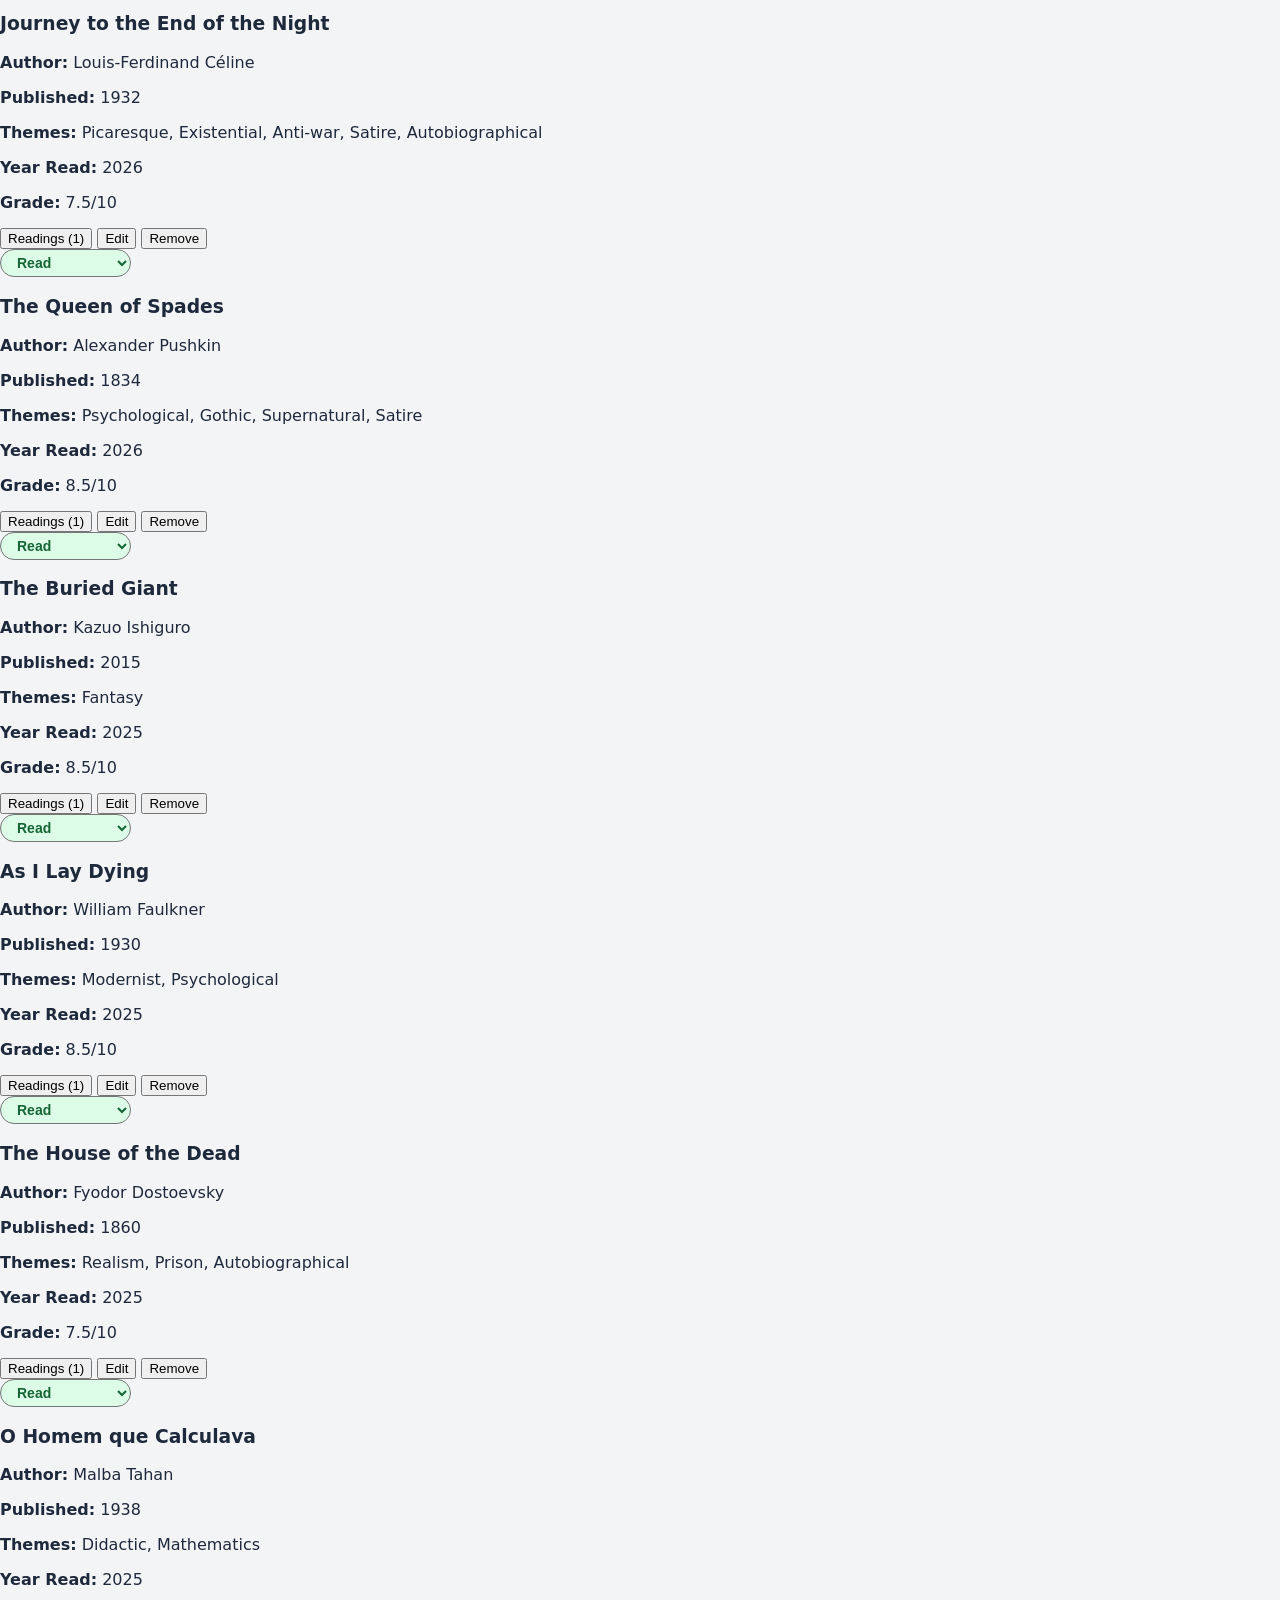
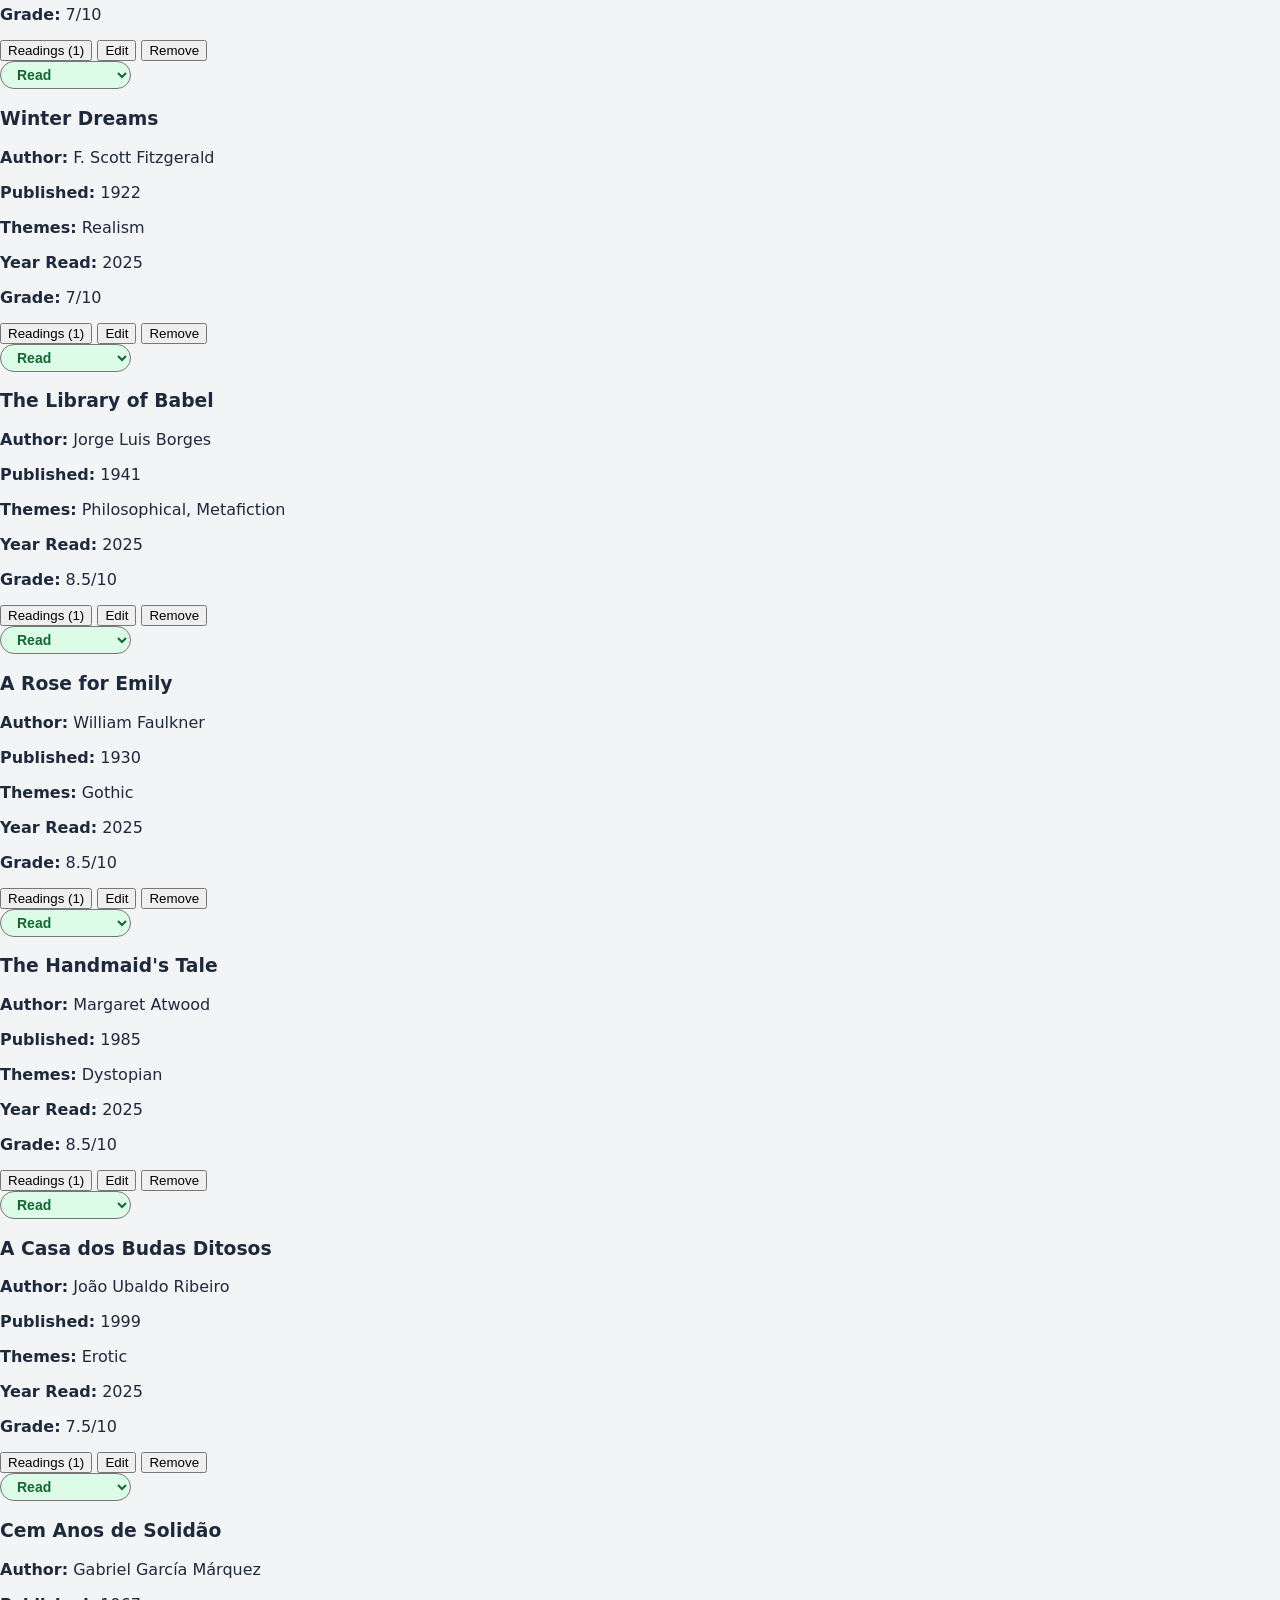
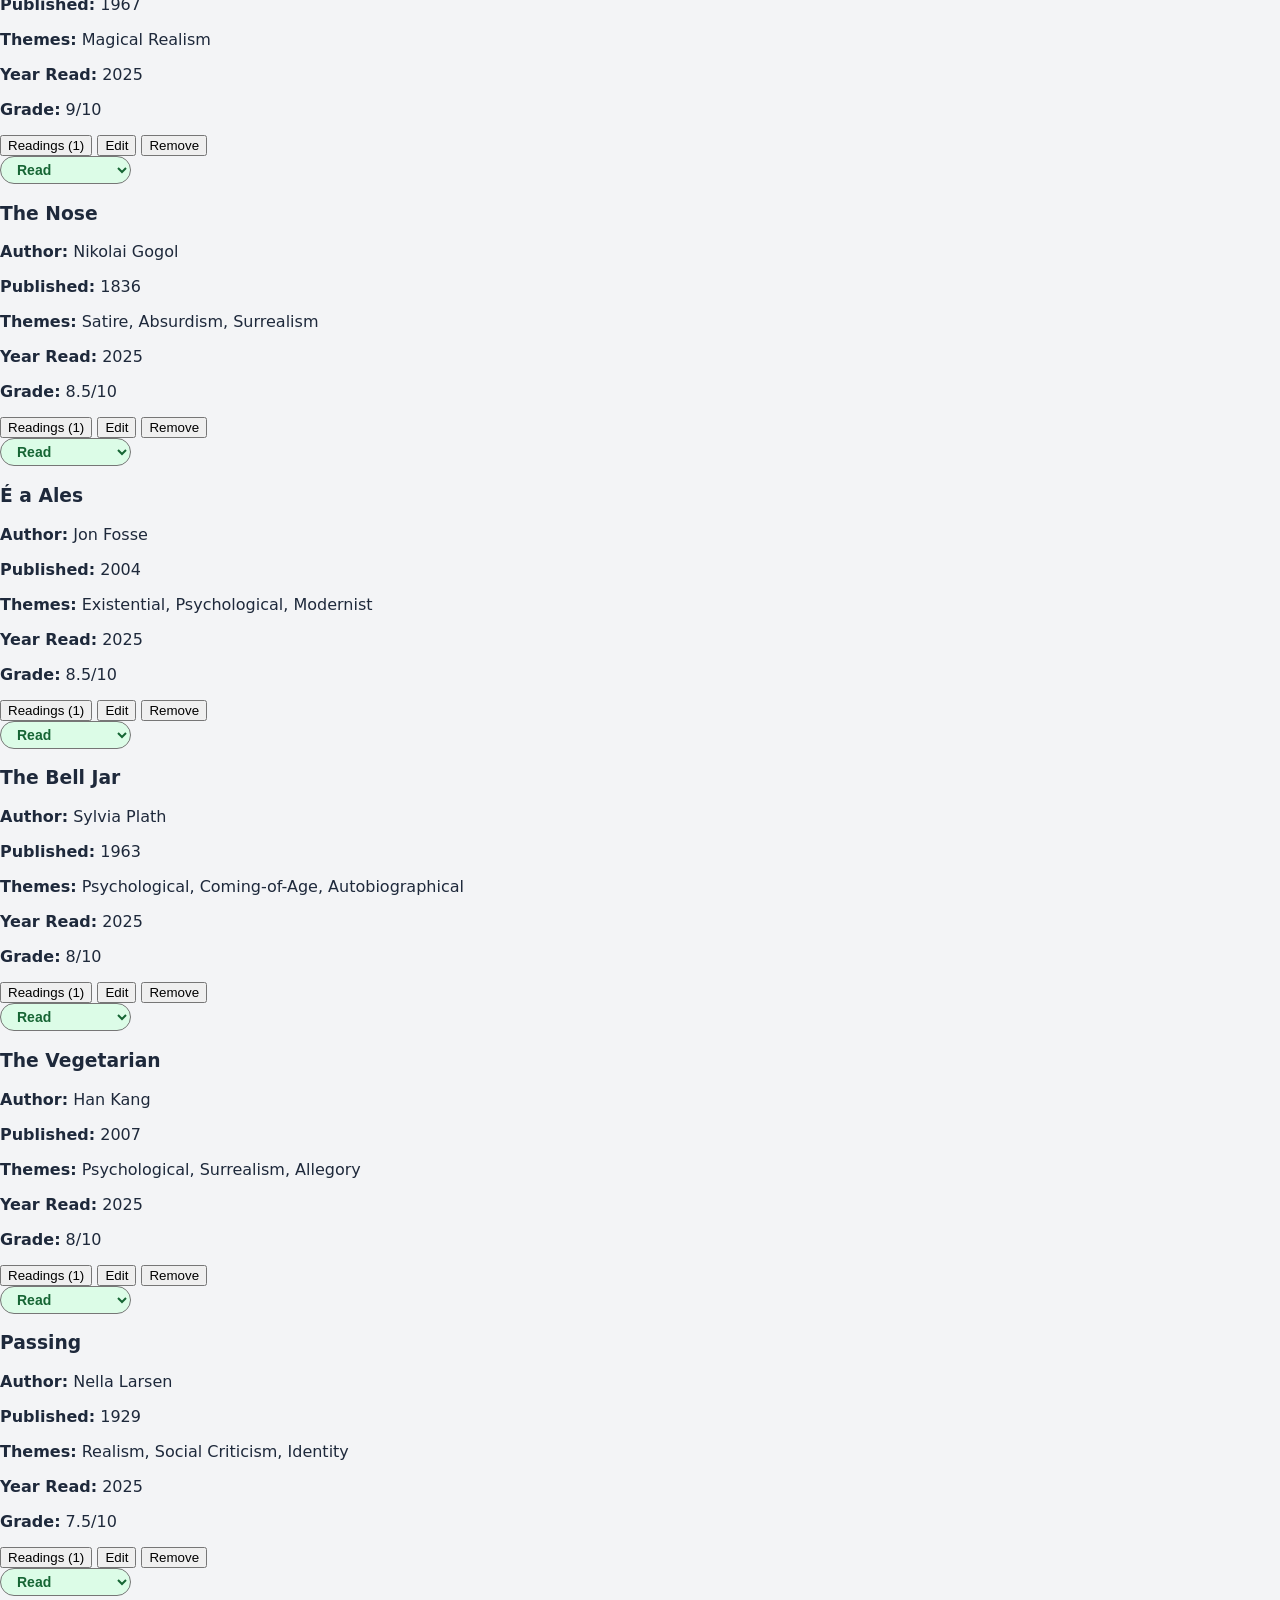
==== commit 1a28fead: "Versão 18: Reestruturação Visual e aplicação da alteração de tem escuro/claro" ====
--- a/index.html
+++ b/index.html
@@ -8,6 +8,10 @@
 </head>
 <body>
     <header>
+        <!-- Theme Toggle Button -->
+<button id="btn-theme-toggle" class="btn-theme" aria-label="Toggle theme" title="Switch to Dark Mode">
+    🌙
+</button>
         <h1>Ex-Libris</h1>
         <p class="subtitle">Your personal literary collection</p>
         <div class="header-actions">
@@ -17,10 +21,8 @@
     </header>
     
     <main>
-        <!-- SECTION 1: Form for New Book & Initial Reading -->
         <section class="add-book-section">
             <h2>Add New Book & Reading</h2>
-            
             <form id="form-new-book" novalidate>
                 <div class="form-group">
                     <input type="text" id="new-title" name="title" placeholder="Book Title *">
@@ -96,19 +98,16 @@
 
         <section class="library-section">
             <h2>My Book List <span id="book-counter" class="book-counter"></span></h2>
-            
             <div class="list-controls">
                 <button type="button" id="btn-sort">Sort: Newest First</button>
                 <button type="button" id="btn-reset" class="btn-reset">Reset Data</button>
             </div>
-
             <div id="book-list" class="book-grid"></div>
         </section>
     </main>
 
-    <!-- ================= MODAIS DA APLICAÇÃO ================= -->
-
-    <!-- MODAL 1: Book Edit (FR-02) -->
+    <!-- ================= MODALS ================= -->
+
     <dialog id="book-edit-modal" class="custom-modal">
         <div class="modal-content">
             <div class="modal-header">
@@ -145,7 +144,6 @@
         </div>
     </dialog>
 
-    <!-- MODAL 2: Author Management (FR-01) -->
     <dialog id="author-manager-modal" class="custom-modal large-modal">
         <div class="modal-content">
             <div class="modal-header">
@@ -179,7 +177,6 @@
         </div>
     </dialog>
 
-    <!-- MODAL 3: Reading Log Table (FR-05) -->
     <dialog id="reading-log-modal" class="custom-modal large-modal">
         <div class="modal-content">
             <div class="modal-header">
@@ -205,7 +202,6 @@
         </div>
     </dialog>
 
-    <!-- MODAL 4: Book Reading History & Add/Edit Reading (FR-03) -->
     <dialog id="reading-modal" class="reading-modal custom-modal">
         <div class="modal-content">
             <div class="modal-header">
@@ -270,6 +266,9 @@
         </div>
     </dialog>
 
+    <!-- Theme Logic (ES Module) -->
+<script type="module" src="js/theme.js"></script>
+
     <script type="module" src="js/app.js"></script>
 </body>
 </html>
--- a/css/style.css
+++ b/css/style.css
@@ -1,248 +1,128 @@
-/* ==========================================================================
-   COLOR VARIABLES (CLASSIC LITERARY PALETTE)
-   ========================================================================== */
+/* File: css/style.css */
+
+/* =========================================
+   Light Theme (Default Glassmorphism)
+   ========================================= */
 :root {
-    --color-bg: #dfd0b8;
-    --color-paper: #fcf8f0;
-    --color-green: #1f3a32;
-    --color-green-hover: #284b41;
-    --color-wood: #6b3e26;
-    --color-wood-hover: #824d30;
-    --color-wine: #8b2635;
-    --color-wine-hover: #a32c3e;
-    --color-text: #2c221e;
-    --color-border-soft: #bfa98e;
+    /* Backgrounds & Glass Properties */
+    --bg-color: #f3f4f6; /* Soft parchment/neutral background */
+    --glass-bg: rgba(255, 255, 255, 0.65);
+    --glass-border: rgba(255, 255, 255, 0.4);
+    --glass-shadow: 0 4px 30px rgba(0, 0, 0, 0.1);
+    --glass-blur: blur(12px);
+
+    /* Text Colors */
+    --text-primary: #1e293b;
+    --text-secondary: #475569;
+
+    /* Accents (Wood/Green tones) */
+    --accent-primary: #16a34a; 
+    --accent-hover: #15803d;
+    
+    /* Reading Status Badges (High Contrast Light Mode) */
+    --badge-want-to-read-bg: #dbeafe;
+    --badge-want-to-read-text: #1e40af;
+    --badge-reading-bg: #fef08a;
+    --badge-reading-text: #854d0e;
+    --badge-paused-bg: #ffedd5;
+    --badge-paused-text: #9a3412;
+    --badge-read-bg: #dcfce7;
+    --badge-read-text: #166534;
+    --badge-abandoned-bg: #fee2e2;
+    --badge-abandoned-text: #991b1b;
 }
 
-/* ==========================================================================
-   GENERAL PAGE SETUP
-   ========================================================================== */
-* { box-sizing: border-box; }
+/* =========================================
+   Dark Theme (Dark Glassmorphism)
+   ========================================= */
+[data-theme="dark"] {
+    /* Backgrounds & Glass Properties */
+    --bg-color: #0f172a; /* Deep slate background */
+    --glass-bg: rgba(15, 23, 42, 0.75);
+    --glass-border: rgba(255, 255, 255, 0.15); /* Subtle bright border */
+    --glass-shadow: 0 4px 30px rgba(0, 0, 0, 0.5);
 
-body {
-    font-family: 'Segoe UI', Tahoma, Geneva, Verdana, sans-serif;
-    background-color: var(--color-bg);
-    color: var(--color-text);
-    margin: 0;
-    padding: 20px;
-    text-align: center;
+    /* Text Colors */
+    --text-primary: #f8fafc;
+    --text-secondary: #cbd5e1;
+
+    /* Accents */
+    --accent-primary: #4ade80; /* Brighter neon green for dark mode */
+    --accent-hover: #22c55e;
+
+    /* Reading Status Badges (Inverted for Dark Mode Legibility) */
+    --badge-want-to-read-bg: #1e3a8a;
+    --badge-want-to-read-text: #bfdbfe;
+    --badge-reading-bg: #713f12;
+    --badge-reading-text: #fef08a;
+    --badge-paused-bg: #7c2d12;
+    --badge-paused-text: #ffedd5;
+    --badge-read-bg: #14532d;
+    --badge-read-text: #bbf7d0;
+    --badge-abandoned-bg: #7f1d1d;
+    --badge-abandoned-text: #fecaca;
 }
 
-/* ==========================================================================
-   HEADER & TYPOGRAPHY
-   ========================================================================== */
-header {
-    background-color: var(--color-green);
-    color: #f7f2e7;
-    padding: 28px 20px;
-    border-radius: 8px;
-    border-bottom: 4px solid var(--color-wood);
-    margin-bottom: 25px;
-    box-shadow: 0 4px 10px rgba(44, 34, 30, 0.18);
-    position: relative; /* Necessário para posicionar os botões no canto */
+/* =========================================
+   Global & Utility Styles
+   ========================================= */
+body {
+    background-color: var(--bg-color);
+    color: var(--text-primary);
+    transition: background-color 0.4s ease, color 0.4s ease;
+    font-family: system-ui, -apple-system, sans-serif;
+    margin: 0;
+    padding: 0;
 }
 
-header h1, h2, .book-card h3, .modal-header h3 { font-family: Georgia, 'Times New Roman', serif; }
-header h1 { margin: 0; font-size: 28px; letter-spacing: 0.5px; }
-.subtitle { margin: 8px 0 0 0; font-size: 15px; color: #d8ccb8; font-style: italic; }
-h2 { color: #3e2723; }
-.book-counter { font-size: 0.7em; color: #5c493e; font-weight: normal; }
-
-.header-actions {
-    position: absolute;
-    top: 25px;
-    right: 25px;
-    display: flex;
-    gap: 10px;
+/* Generic Glass Panel Class */
+.glass-panel {
+    background: var(--glass-bg);
+    backdrop-filter: var(--glass-blur);
+    -webkit-backdrop-filter: var(--glass-blur); /* Safari Support */
+    border: 1px solid var(--glass-border);
+    box-shadow: var(--glass-shadow);
+    border-radius: 16px;
+    transition: background 0.4s ease, border-color 0.4s ease;
 }
 
-/* ==========================================================================
-   BUTTONS (GENERAL)
-   ========================================================================== */
-button { font-family: inherit; }
-
-.btn-primary, #btn-save {
-    background-color: var(--color-green); 
-    color: var(--color-paper); 
-    border: none; 
-    border-radius: 4px;
-    padding: 10px 16px; 
-    cursor: pointer; 
-    font-weight: bold; 
-    font-size: 15px;
-    transition: all 0.2s;
-    width: 100%;
-    box-shadow: 0 2px 4px rgba(0, 0, 0, 0.15); 
-}
-.btn-primary:hover, #btn-save:hover { background-color: var(--color-green-hover); transform: translateY(-2px); }
-
-.btn-secondary {
-    background-color: var(--color-paper); 
-    color: var(--color-green); 
-    border: 1px solid var(--color-green);
-    border-radius: 4px; 
-    padding: 8px 14px; 
-    cursor: pointer; 
-    font-weight: bold; 
-    transition: all 0.2s;
-    width: 100%;
-}
-.btn-secondary:hover { background-color: var(--color-green); color: var(--color-paper); }
-
-/* ==========================================================================
-   FORM SECTION (ADD NEW BOOK & READING)
-   ========================================================================== */
-.add-book-section {
-    background-color: var(--color-paper); 
-    padding: 22px; 
-    border-radius: 8px;
-    border: 1px solid var(--color-border-soft); 
-    margin: 0 auto 20px auto; 
-    box-shadow: 0 3px 6px rgba(0,0,0,0.1);
-    max-width: 600px; /* Limita a largura centralizando */
+/* Theme Toggle Button Specific Styling */
+.btn-theme {
+    background: var(--glass-bg);
+    backdrop-filter: var(--glass-blur);
+    -webkit-backdrop-filter: var(--glass-blur);
+    border: 1px solid var(--glass-border);
+    box-shadow: var(--glass-shadow);
+    border-radius: 50%;
+    width: 44px;
+    height: 44px;
+    display: flex;
+    align-items: center;
+    justify-content: center;
+    cursor: pointer;
+    font-size: 1.2rem;
+    transition: transform 0.2s ease, background 0.3s ease, border-color 0.3s ease;
+    color: var(--text-primary); /* For icon legibility if emoji isn't rendered */
 }
 
-form {
-    display: flex;
-    flex-direction: column;
-    gap: 12px;
+.btn-theme:hover {
+    transform: scale(1.05);
+    background: rgba(255, 255, 255, 0.1);
 }
 
-.form-group { 
-    display: flex;
-    flex-direction: column;
-    text-align: left; 
-    width: 100%; 
+/* Example Usage for Status Badges */
+.status-badge {
+    padding: 0.25rem 0.75rem;
+    border-radius: 9999px;
+    font-weight: 600;
+    font-size: 0.875rem;
+    display: inline-block;
+    transition: background-color 0.4s ease, color 0.4s ease;
 }
 
-.inline-group { 
-    display: flex; 
-    flex-direction: row;
-    gap: 12px; 
-    width: 100%; 
-}
-
-.inline-group div, .inline-group button, .inline-group input {
-    flex: 1; /* Faz os itens dividirem o espaço igualmente (50/50) */
-    display: flex;
-    flex-direction: column;
-}
-
-input, select, textarea {
-    padding: 10px 12px; 
-    border: 1px solid var(--color-border-soft); 
-    border-radius: 4px;
-    background-color: #fffdf9; 
-    color: var(--color-text); 
-    font-size: 15px; 
-    font-family: inherit; 
-    width: 100%;
-}
-
-input[type="number"]::-webkit-outer-spin-button, input[type="number"]::-webkit-inner-spin-button { -webkit-appearance: none; margin: 0; }
-input[type="number"] { -moz-appearance: textfield; appearance: textfield; }
-
-input:focus, select:focus, textarea:focus { outline: none; border-color: var(--color-green); }
-
-/* Validation Errors */
-.field-error { display: block; color: var(--color-wine); font-size: 0.75rem; margin-top: 4px; min-height: 14px; font-weight: 600; text-align: left;}
-.field-error:empty { display: none; }
-.is-invalid { border-color: var(--color-wine) !important; background-color: #fcf1f2 !important; }
-
-/* ==========================================================================
-   DIVIDERS & LIST CONTROLS
-   ========================================================================== */
-hr { border: 0; height: 1px; background: var(--color-border-soft); margin: 25px 0; }
-.list-controls { margin-bottom: 15px; display: flex; justify-content: center; gap: 10px;}
-.list-controls button {
-    background-color: var(--color-paper); color: var(--color-green); border: 1px solid var(--color-green);
-    padding: 6px 14px; border-radius: 20px; font-size: 13px; font-weight: bold; cursor: pointer; transition: all 0.2s;
-}
-.list-controls button:hover { background-color: var(--color-green); color: var(--color-paper); }
-.list-controls .btn-reset { border-color: var(--color-wine); color: var(--color-wine); }
-.list-controls .btn-reset:hover { background-color: var(--color-wine); color: var(--color-paper); }
-
-/* ==========================================================================
-   FLEXBOX GRID & BOOK CARDS
-   ========================================================================== */
-.book-grid { display: flex; flex-wrap: wrap; gap: 18px; justify-content: center; margin-top: 20px; }
-.book-card {
-    background-color: var(--color-paper); border: 1px solid #1f1a17; border-left: 6px solid var(--color-wood);
-    border-radius: 6px; padding: 18px; width: 265px; box-shadow: 0 4px 8px rgba(0,0,0,0.14);
-    text-align: left; display: flex; flex-direction: column; justify-content: space-between; transition: transform 0.2s ease;
-}
-.book-card:hover { transform: translateY(-3px); box-shadow: 0 6px 14px rgba(0,0,0,0.2); }
-.book-card h3 { margin: 0 0 12px 0; color: var(--color-green); font-size: 19px; border-bottom: 1px solid #dfd3c3; padding-bottom: 8px; }
-.book-card p { margin: 6px 0; color: #4a3b32; font-size: 14px; }
-.empty-message { color: #5c493e; font-style: italic; }
-
-.card-actions { display: flex; gap: 5px; margin-top: 14px; flex-wrap: wrap; }
-.card-actions button { flex: 1; padding: 6px 8px; font-size: 12px; border: none; border-radius: 4px; color: white; cursor: pointer; transition: all 0.2s;}
-.btn-readings { background-color: var(--color-wood); }
-.btn-readings:hover { background-color: var(--color-wood-hover); transform: translateY(-2px);}
-.btn-edit-book { background-color: var(--color-green); }
-.btn-edit-book:hover { background-color: var(--color-green-hover); transform: translateY(-2px);}
-.btn-remove { background-color: var(--color-wine); }
-.btn-remove:hover { background-color: var(--color-wine-hover); transform: translateY(-2px);}
-
-/* ==========================================================================
-   STATUS BADGES
-   ========================================================================== */
-.status-badge {
-    display: inline-block; padding: 6px 12px; border-radius: 12px; font-size: 11px; font-weight: bold;
-    text-transform: uppercase; margin-bottom: 12px; border: none; cursor: pointer; width: 100%;
-    -webkit-appearance: none; appearance: none; text-align: center; box-shadow: 0 2px 4px rgba(0, 0, 0, 0.1);
-}
-.status-want-to-read { background-color: #8b6b4a; color: #ffffff; }
-.status-reading { background-color: #ffc107; color: #2b2013; }
-.status-paused { background-color: #495057; color: #ffffff; }
-.status-read { background-color: #2b7a3e; color: #ffffff; }
-.status-abandoned { background-color: #b02a37; color: #ffffff; }
-.status-unknown { background-color: #6c757d; color: #ffffff; }
-.status-pill { display: inline-block; padding: 4px 10px; border-radius: 12px; font-size: 11px; font-weight: bold; text-transform: uppercase; }
-
-/* ==========================================================================
-   MODALS (<dialog>)
-   ========================================================================== */
-.custom-modal {
-    border: 2px solid var(--color-wood); border-radius: 8px; background-color: var(--color-paper);
-    color: var(--color-text); padding: 0; width: 92%; max-width: 500px; text-align: left;
-    box-shadow: 0 12px 30px rgba(28, 22, 19, 0.4);
-}
-.large-modal { max-width: 700px; }
-.custom-modal::backdrop { background-color: rgba(28, 22, 19, 0.75); }
-
-.modal-content { padding: 22px; }
-.modal-header { display: flex; justify-content: space-between; align-items: center; border-bottom: 2px solid var(--color-border-soft); padding-bottom: 12px; margin-bottom: 16px; }
-.modal-header h3 { margin: 0; color: var(--color-green); font-size: 21px; }
-.btn-close-modal { background: transparent; border: none; color: var(--color-wine); font-size: 26px; cursor: pointer; padding: 0 6px; font-weight: bold; width: auto; box-shadow: none;}
-.btn-close-modal:hover { transform: scale(1.1); background: transparent;}
-.modal-body h4 { margin: 0 0 10px 0; color: #3e2723; font-size: 16px; }
-
-/* ==========================================================================
-   TABLES (AUTHOR & READING LOG)
-   ========================================================================== */
-.table-container { max-height: 400px; overflow-y: auto; border: 1px solid var(--color-border-soft); border-radius: 4px;}
-.data-table { width: 100%; border-collapse: collapse; font-size: 14px; text-align: left; }
-.data-table th { background-color: var(--color-green); color: white; padding: 10px; position: sticky; top: 0; user-select: none; }
-.data-table th[data-sort] { cursor: pointer; }
-.data-table th[data-sort]:hover { background-color: var(--color-green-hover); }
-.data-table td { padding: 10px; border-bottom: 1px solid var(--color-border-soft); }
-.data-table tr:nth-child(even) { background-color: #f7f2e7; }
-.data-table tr:hover { background-color: #eaddcd; }
-
-.btn-small-edit, .btn-small-del {
-    background: transparent; border-radius: 3px; cursor: pointer; padding: 4px 8px; font-weight: bold; width: auto; font-size: 12px; box-shadow: none; transition: all 0.2s;
-}
-.btn-small-edit { border: 1px solid var(--color-wood); color: var(--color-wood); margin-right: 5px;}
-.btn-small-edit:hover { background-color: var(--color-wood); color: white;}
-.btn-small-del { border: 1px solid var(--color-wine); color: var(--color-wine); }
-.btn-small-del:hover { background-color: var(--color-wine); color: white;}
-
-/* ==========================================================================
-   READING HISTORY LIST (INSIDE MODAL)
-   ========================================================================== */
-.readings-history-list { display: flex; flex-direction: column; gap: 10px; max-height: 230px; overflow-y: auto; padding-right: 4px; }
-.reading-history-item { background-color: #fffdf9; border: 1px solid var(--color-border-soft); border-left: 4px solid var(--color-green); border-radius: 5px; padding: 10px 14px; font-size: 13px; }
-.reading-item-header { display: flex; justify-content: space-between; align-items: center; margin-bottom: 6px; }
-.reading-history-item p { margin: 3px 0; color: #4a3b32; }+/* Badges Classes */
+.status-want-to-read { background-color: var(--badge-want-to-read-bg); color: var(--badge-want-to-read-text); }
+.status-reading { background-color: var(--badge-reading-bg); color: var(--badge-reading-text); }
+.status-paused { background-color: var(--badge-paused-bg); color: var(--badge-paused-text); }
+.status-read { background-color: var(--badge-read-bg); color: var(--badge-read-text); }
+.status-abandoned { background-color: var(--badge-abandoned-bg); color: var(--badge-abandoned-text); }
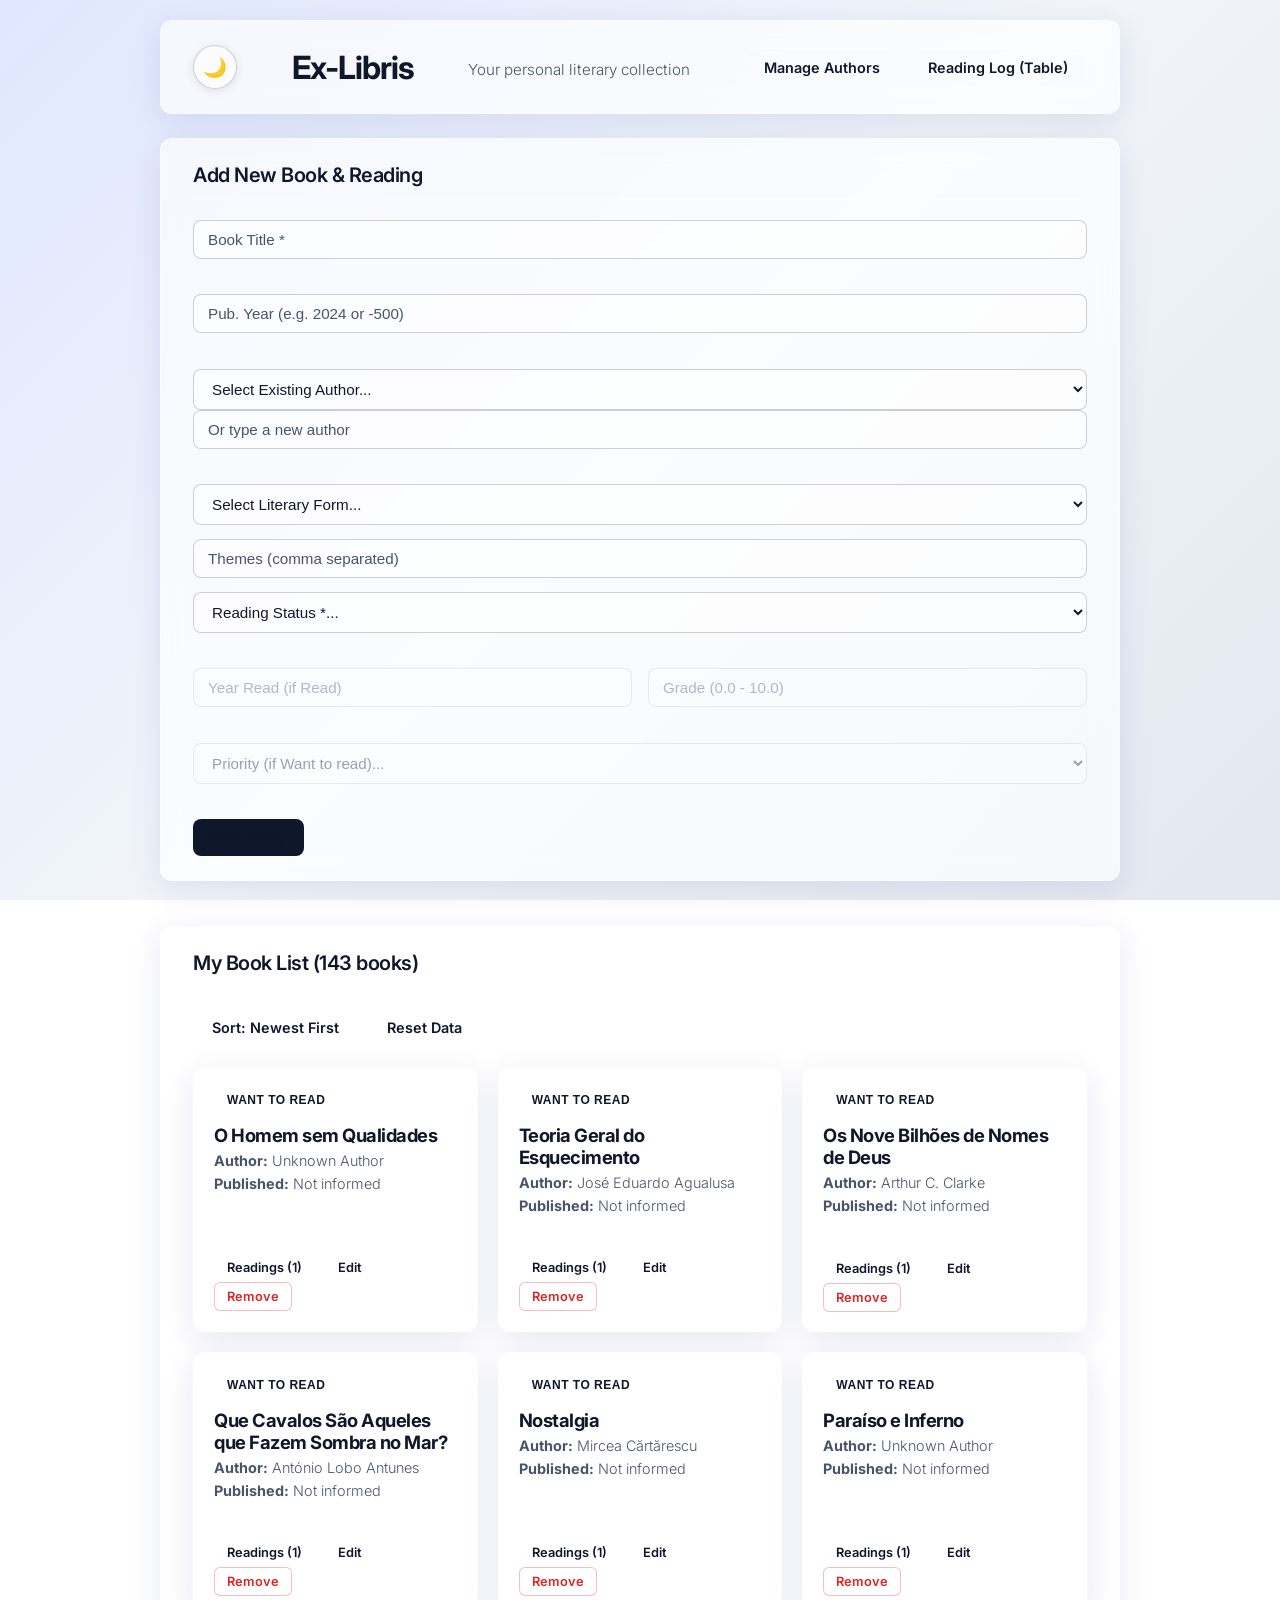
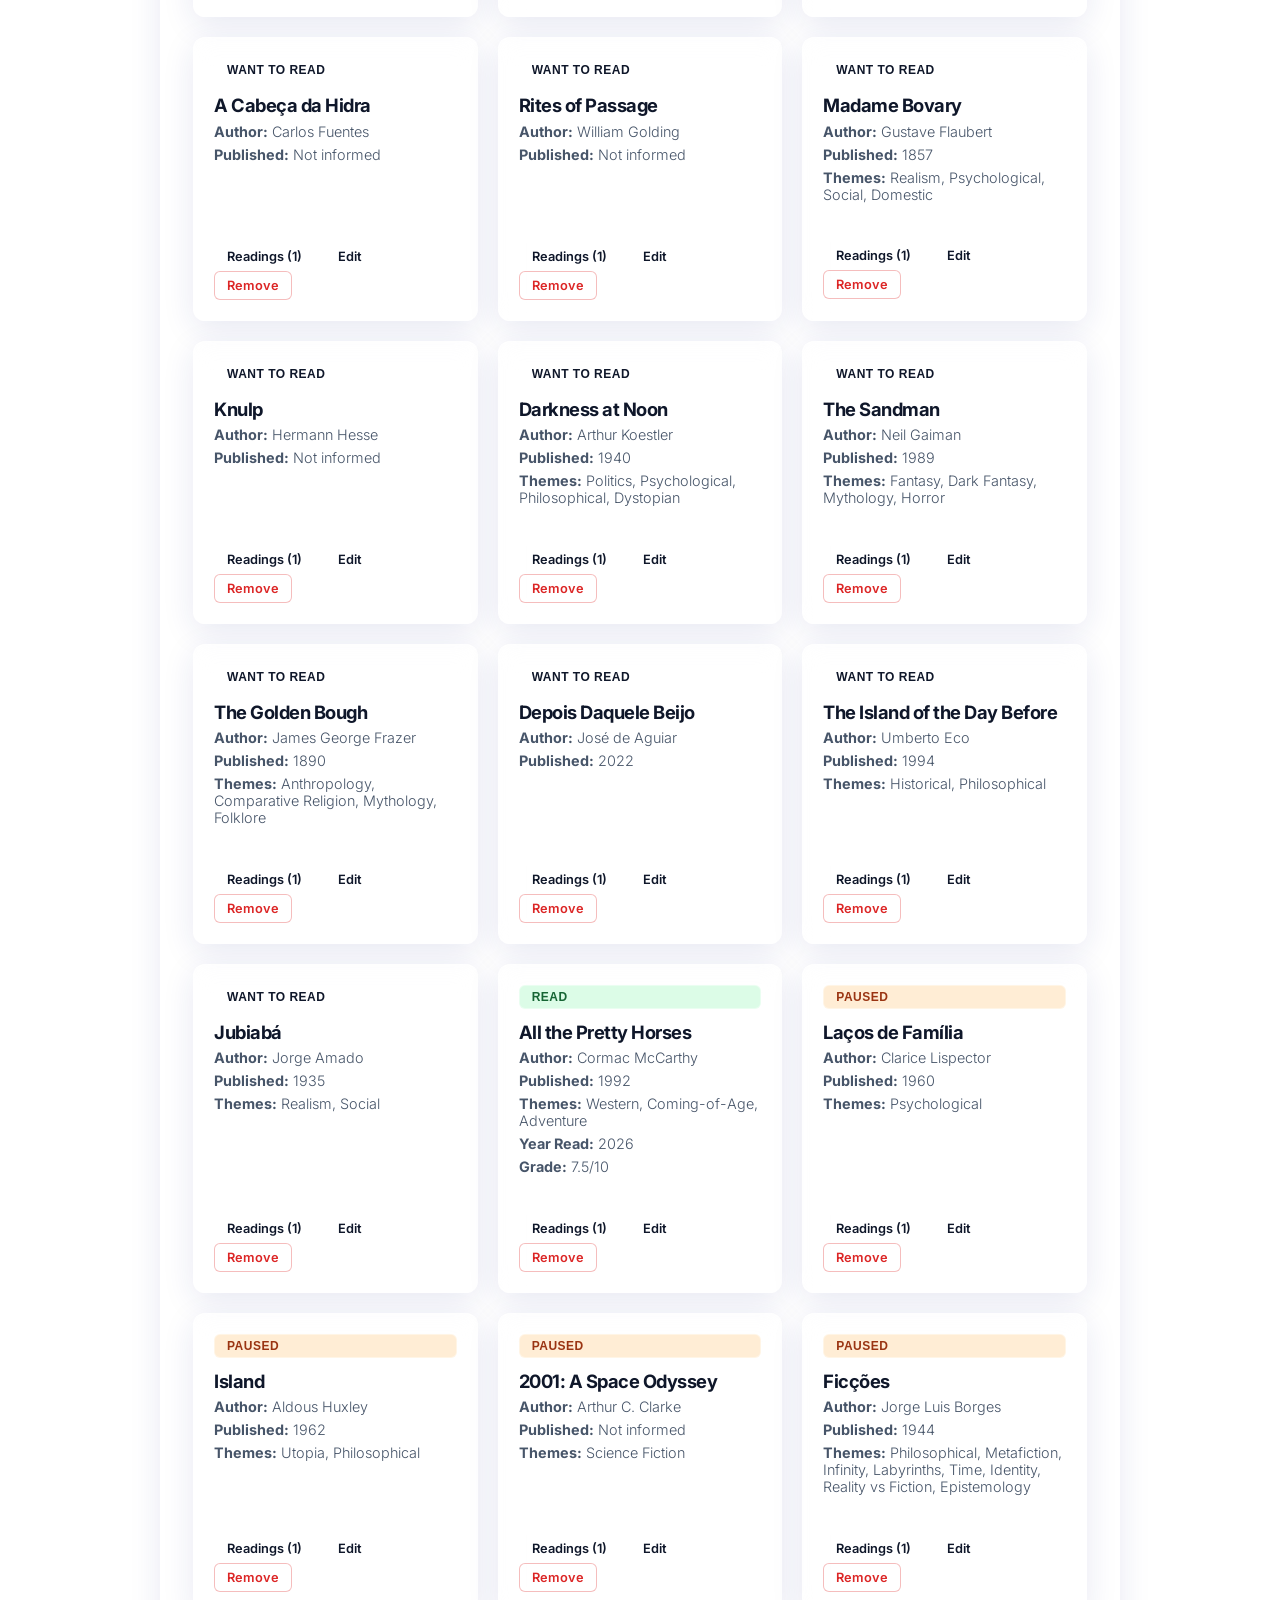
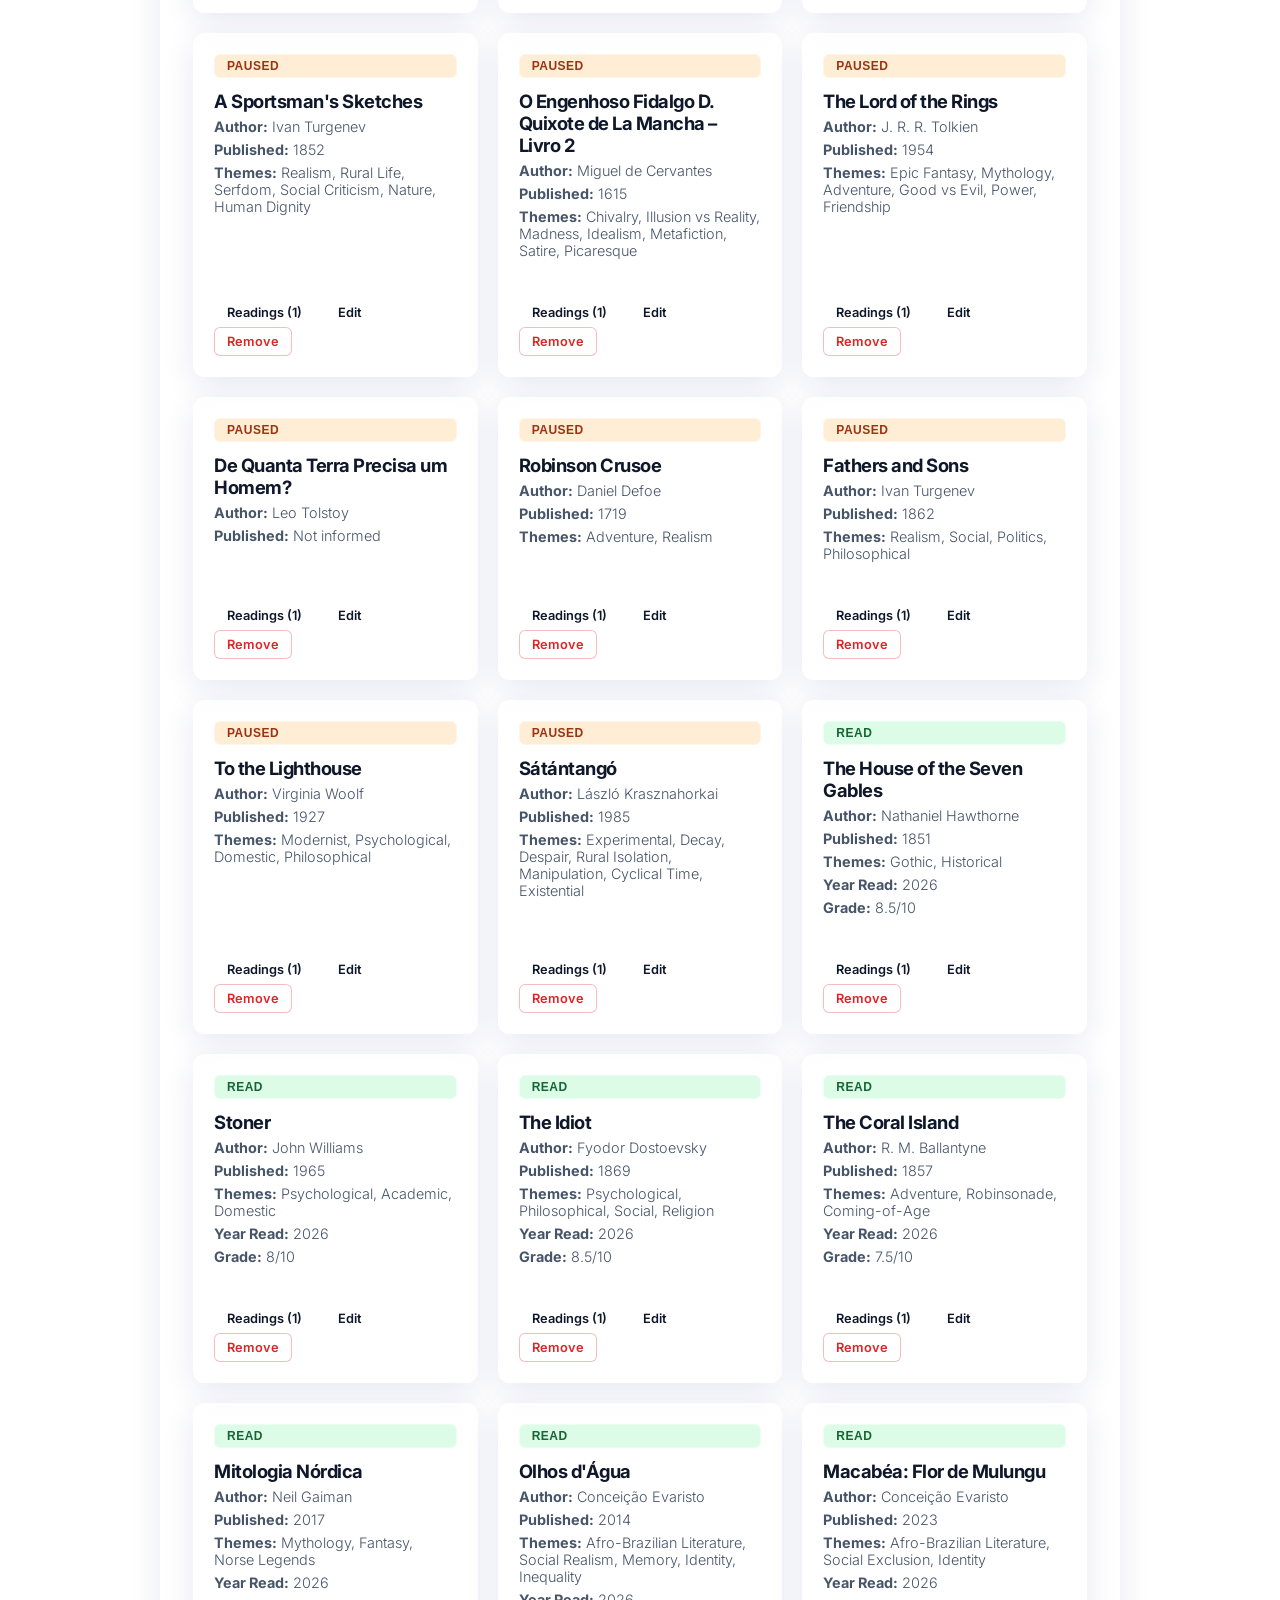
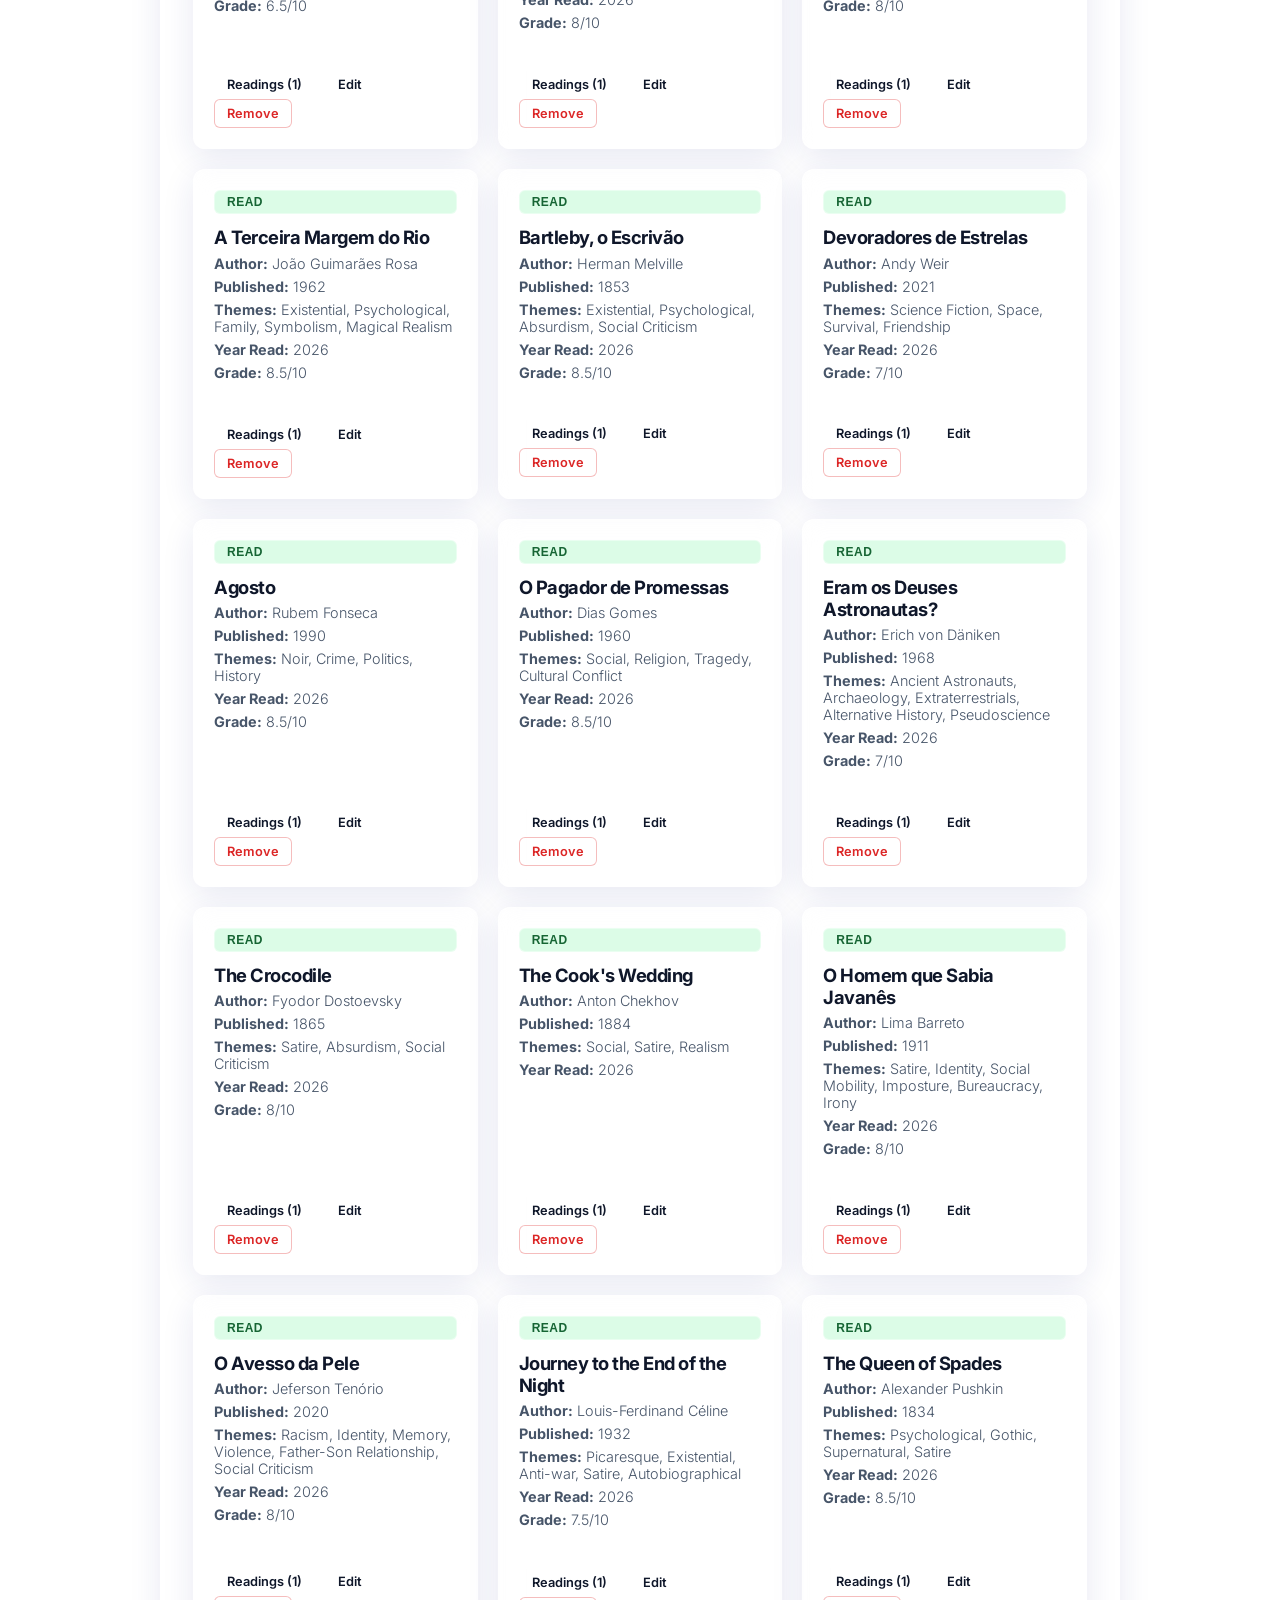
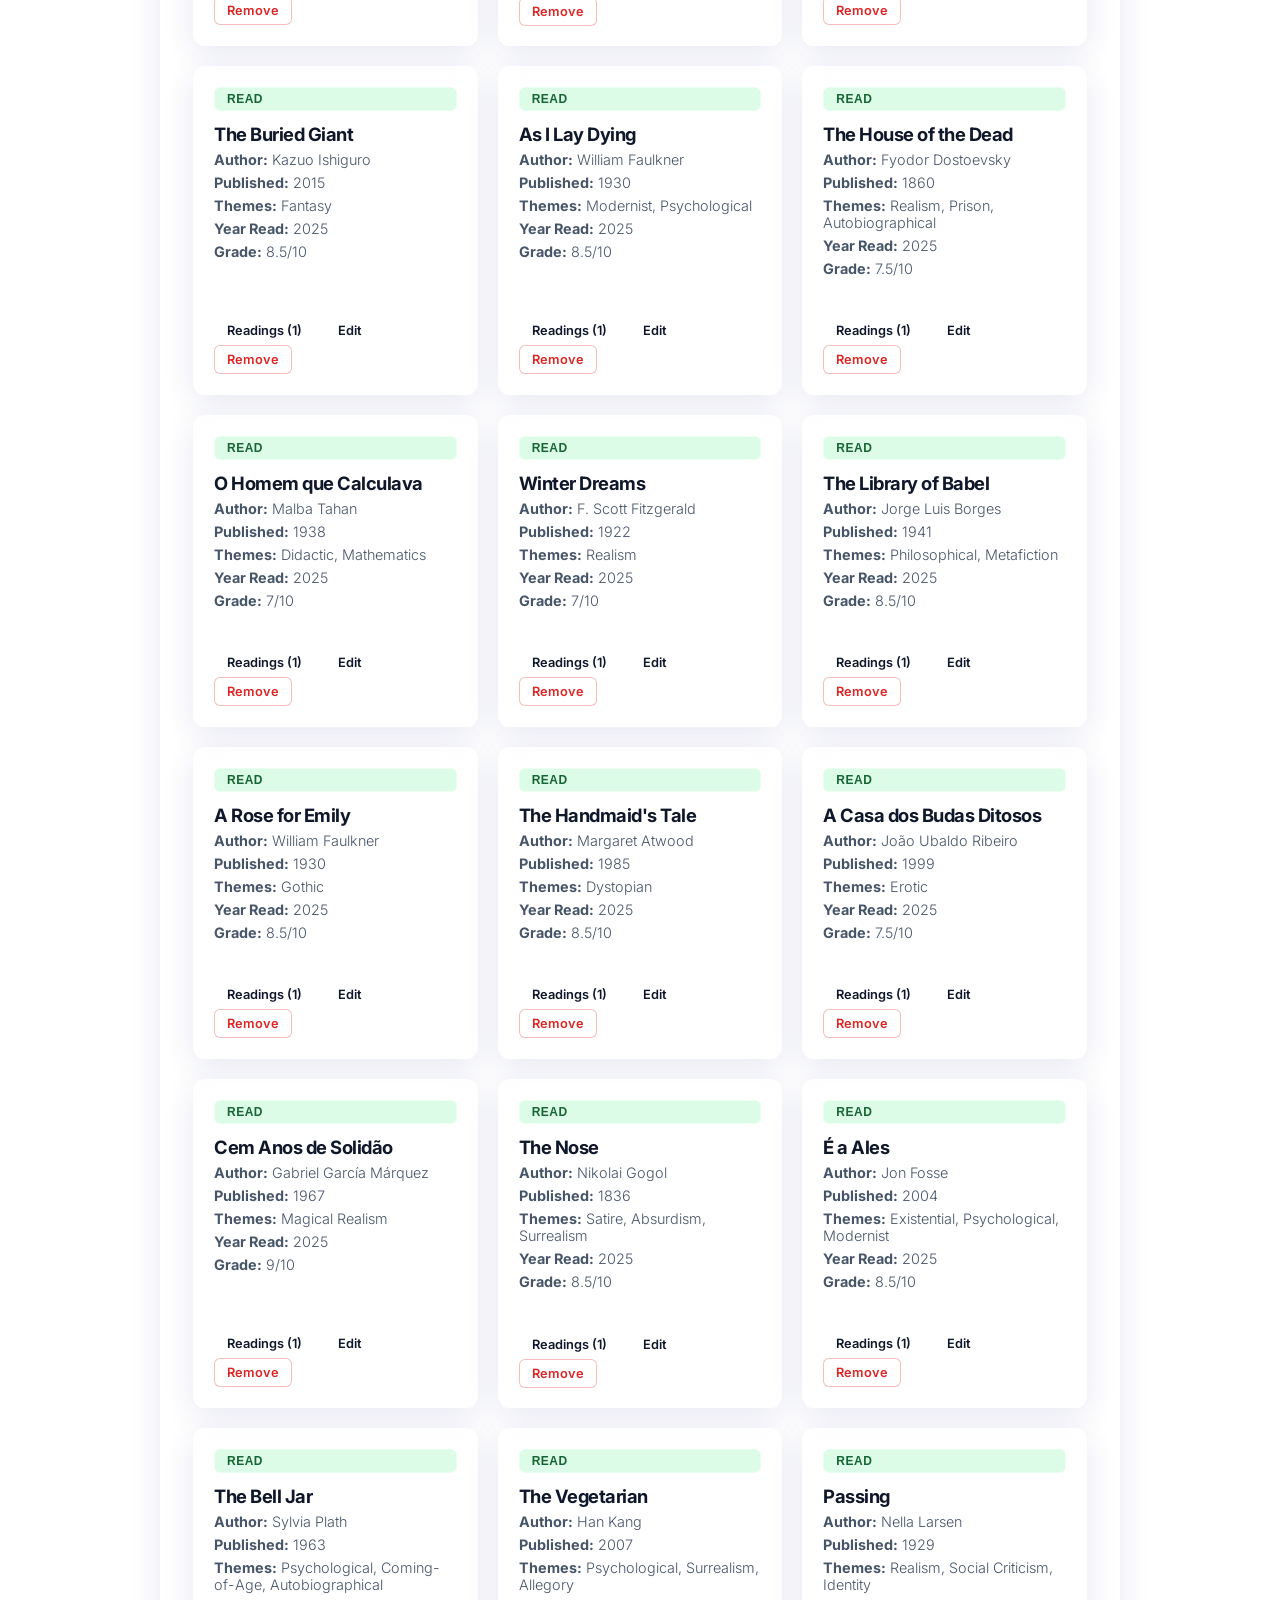
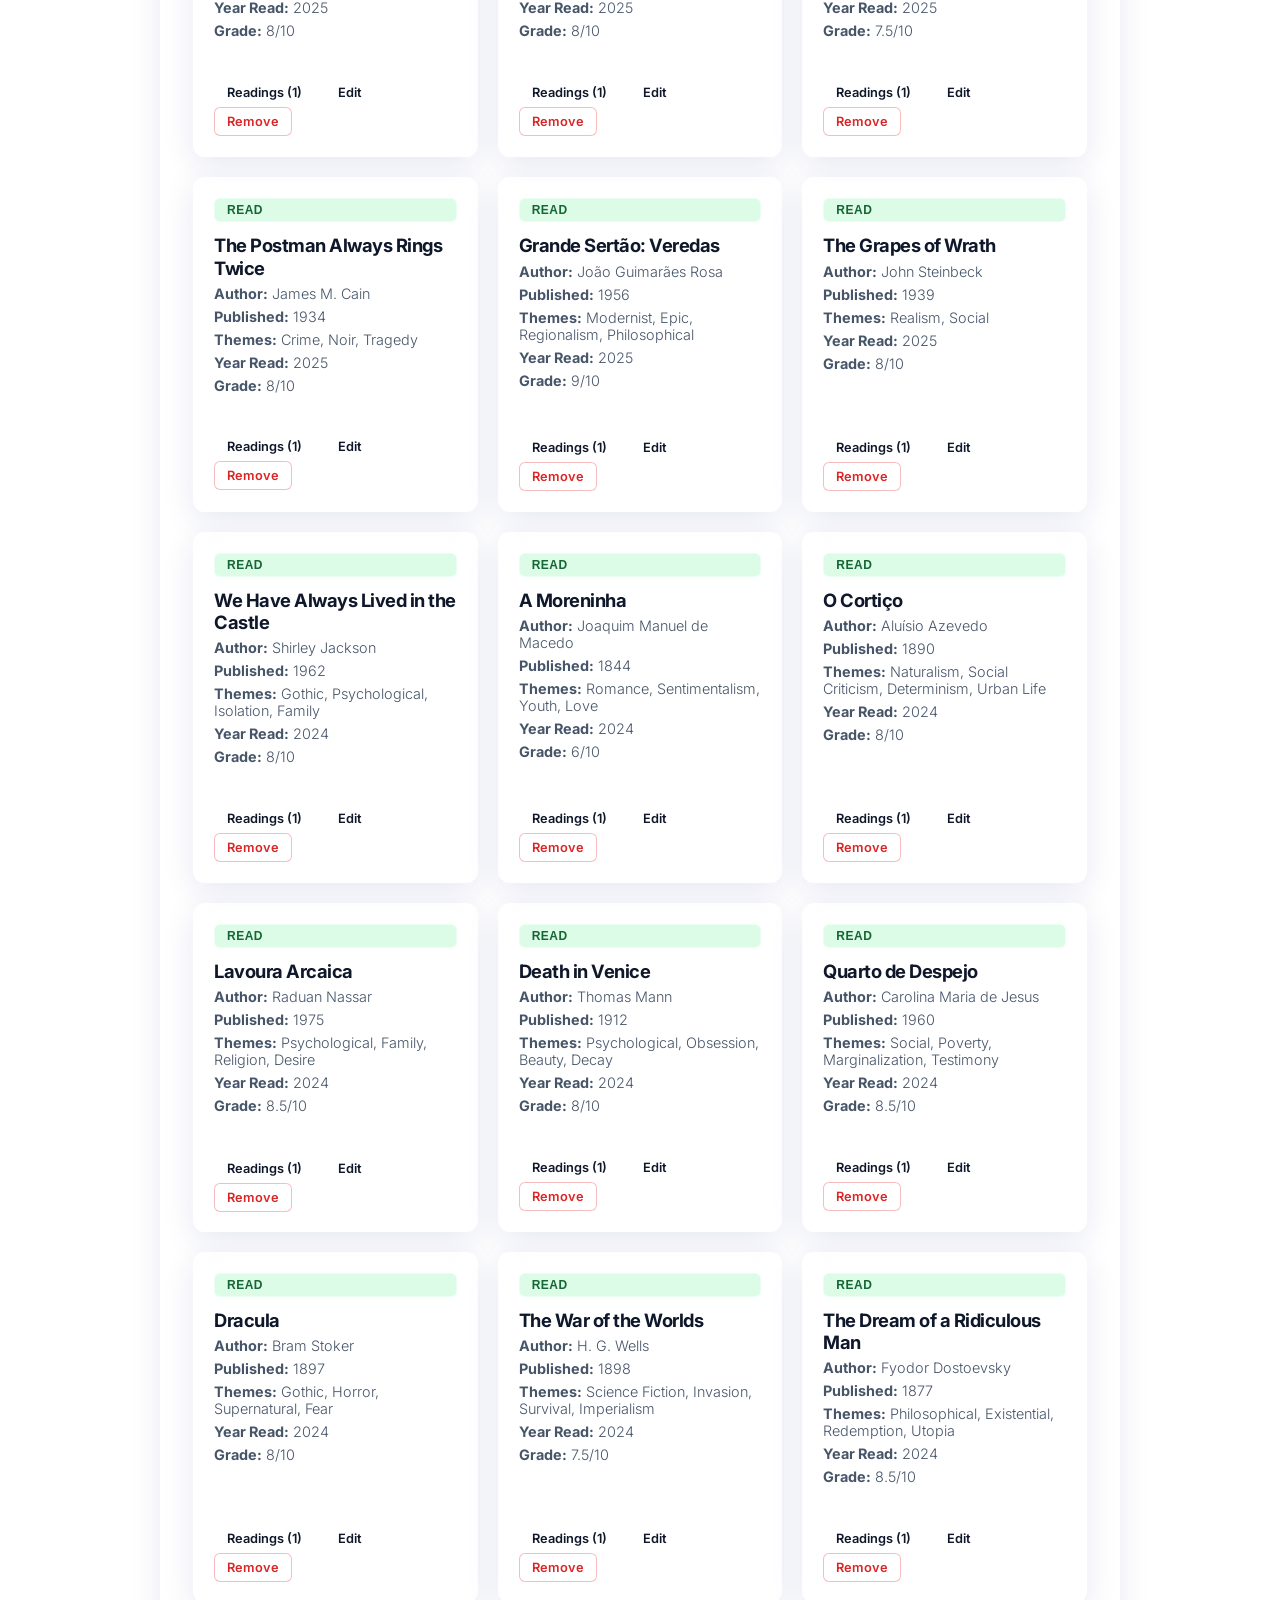
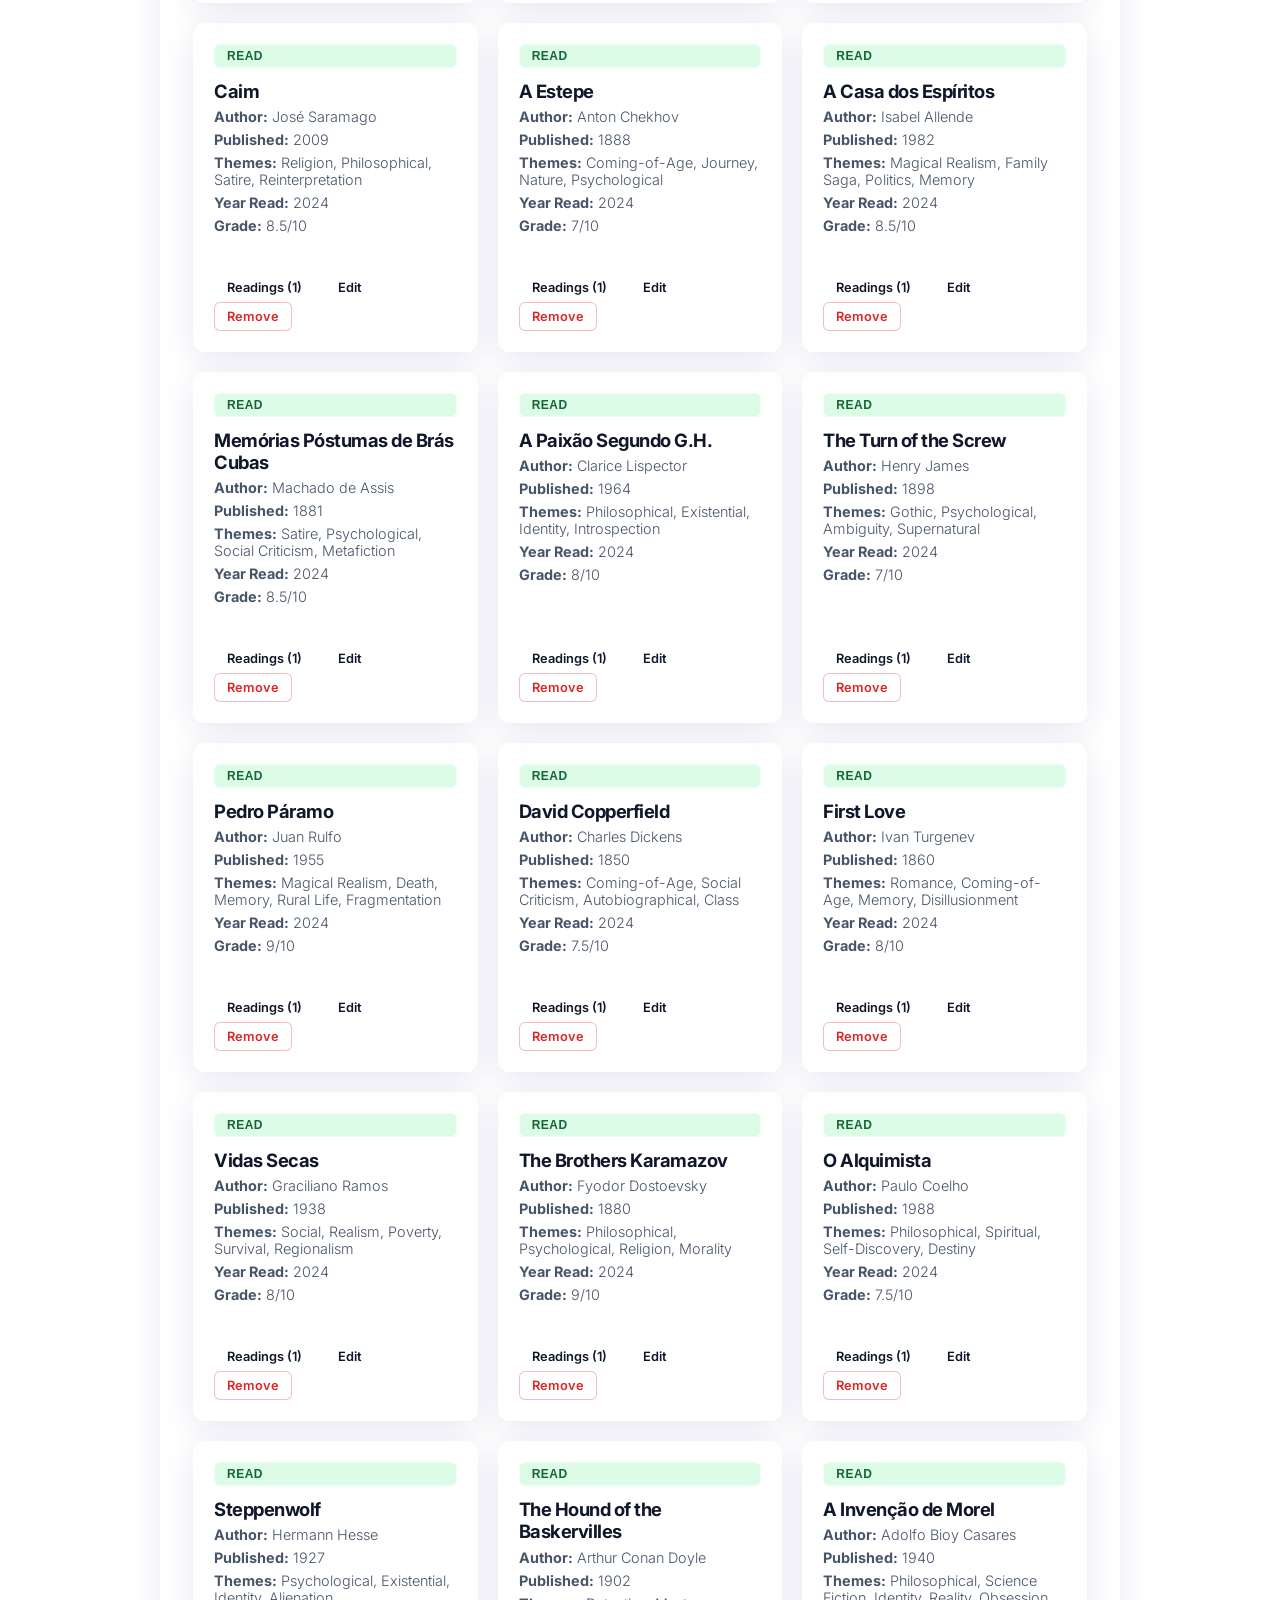
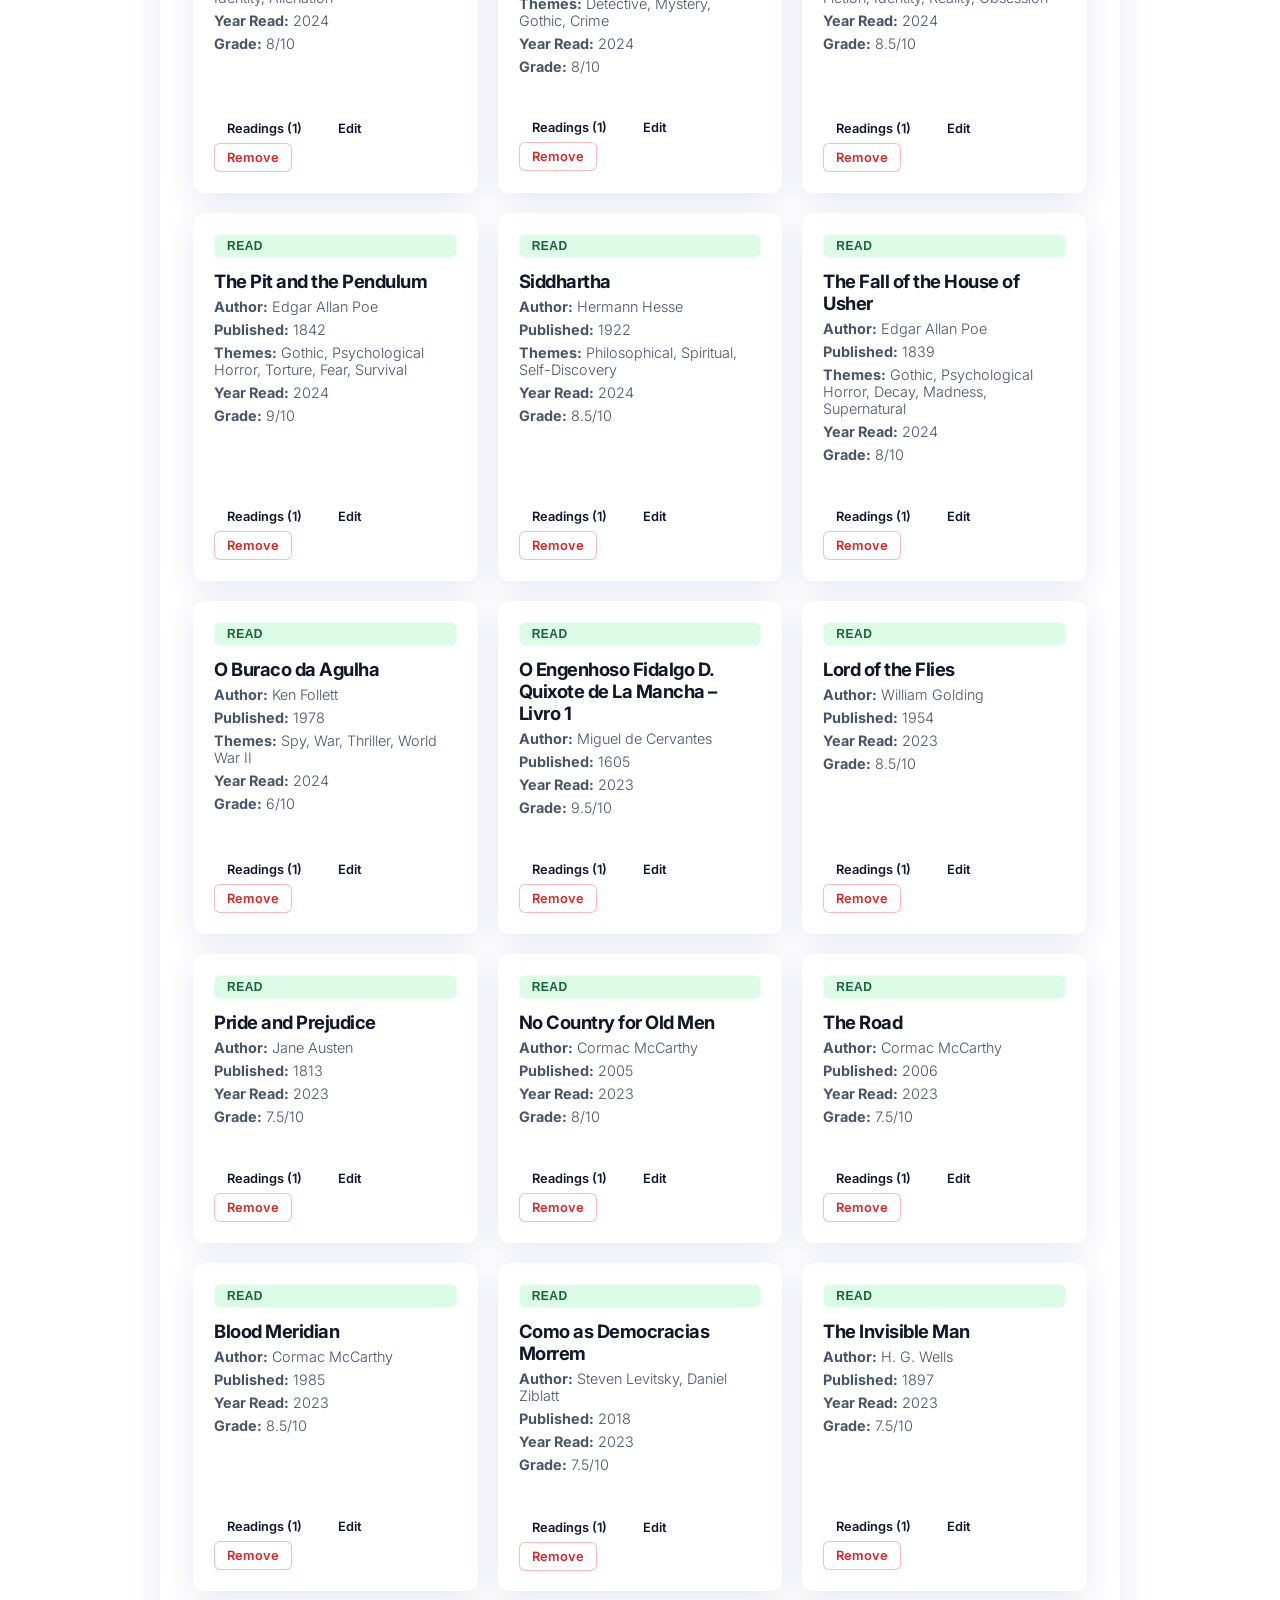
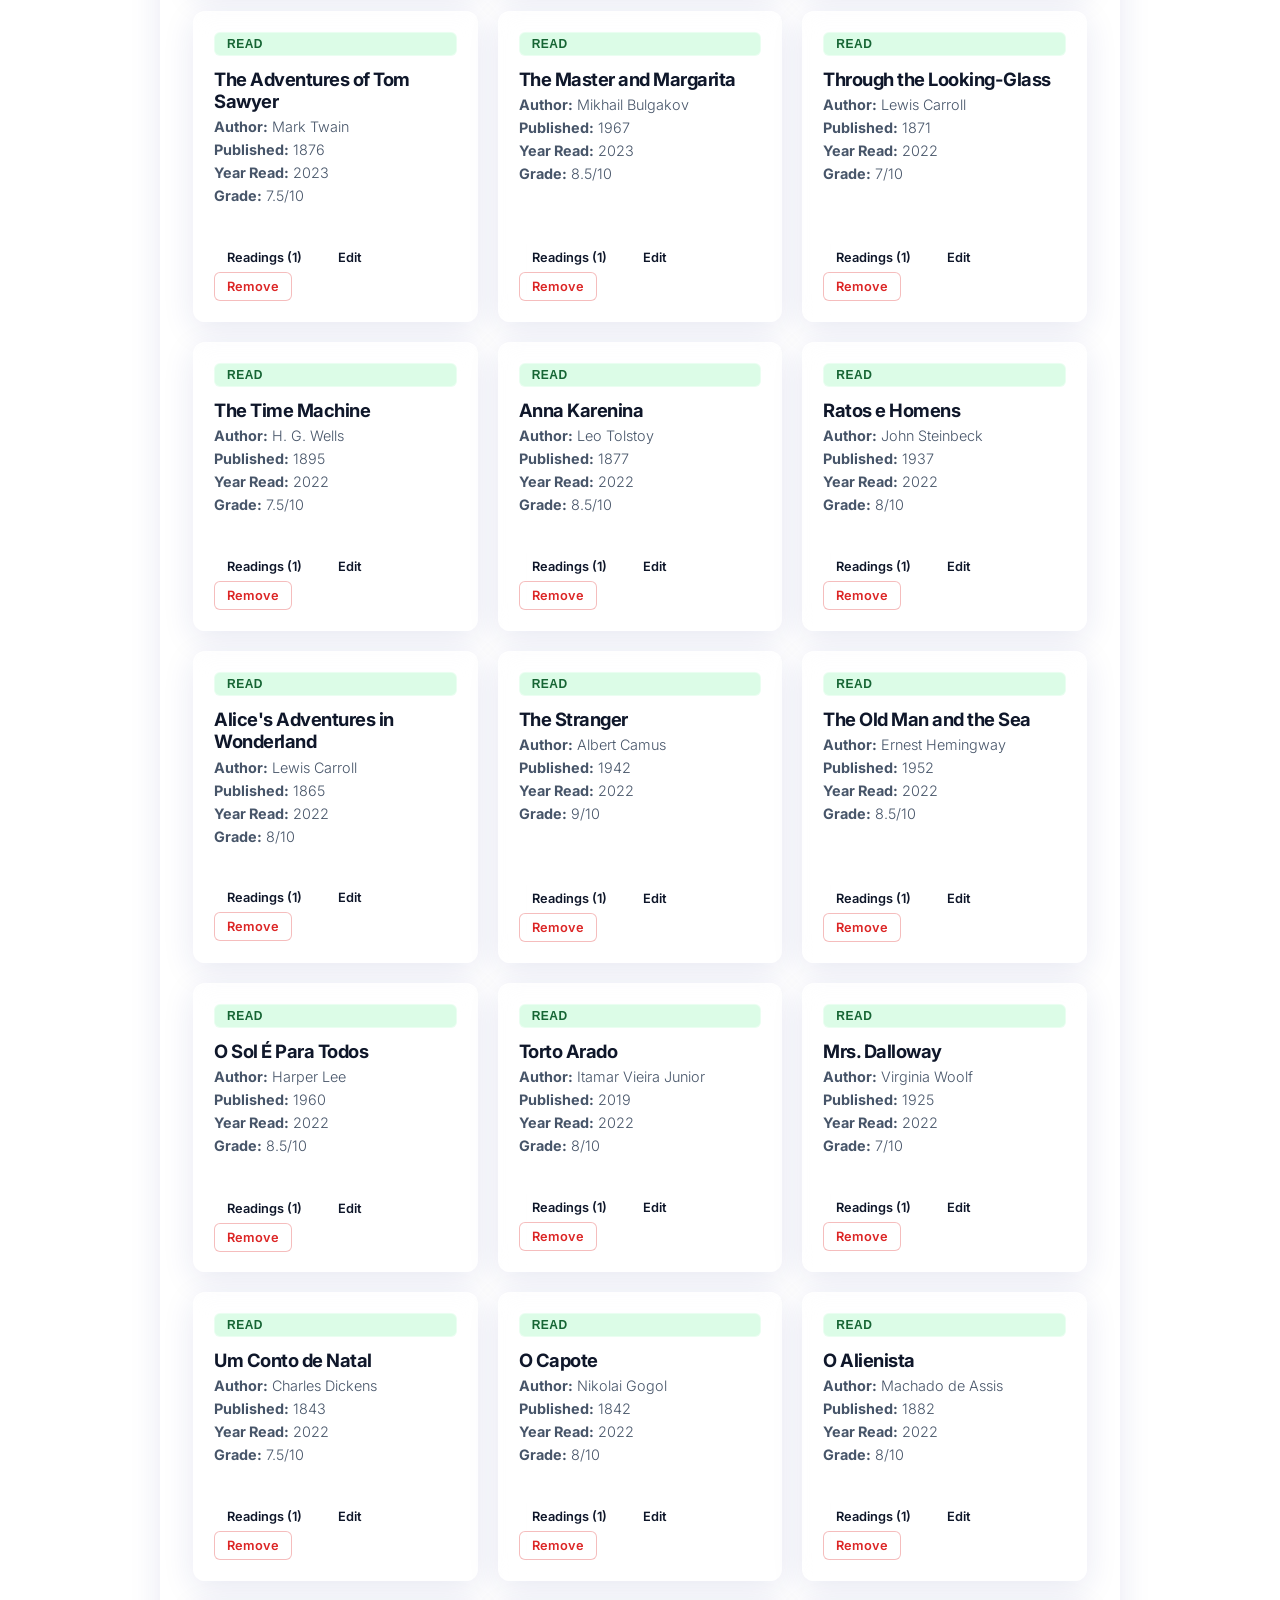
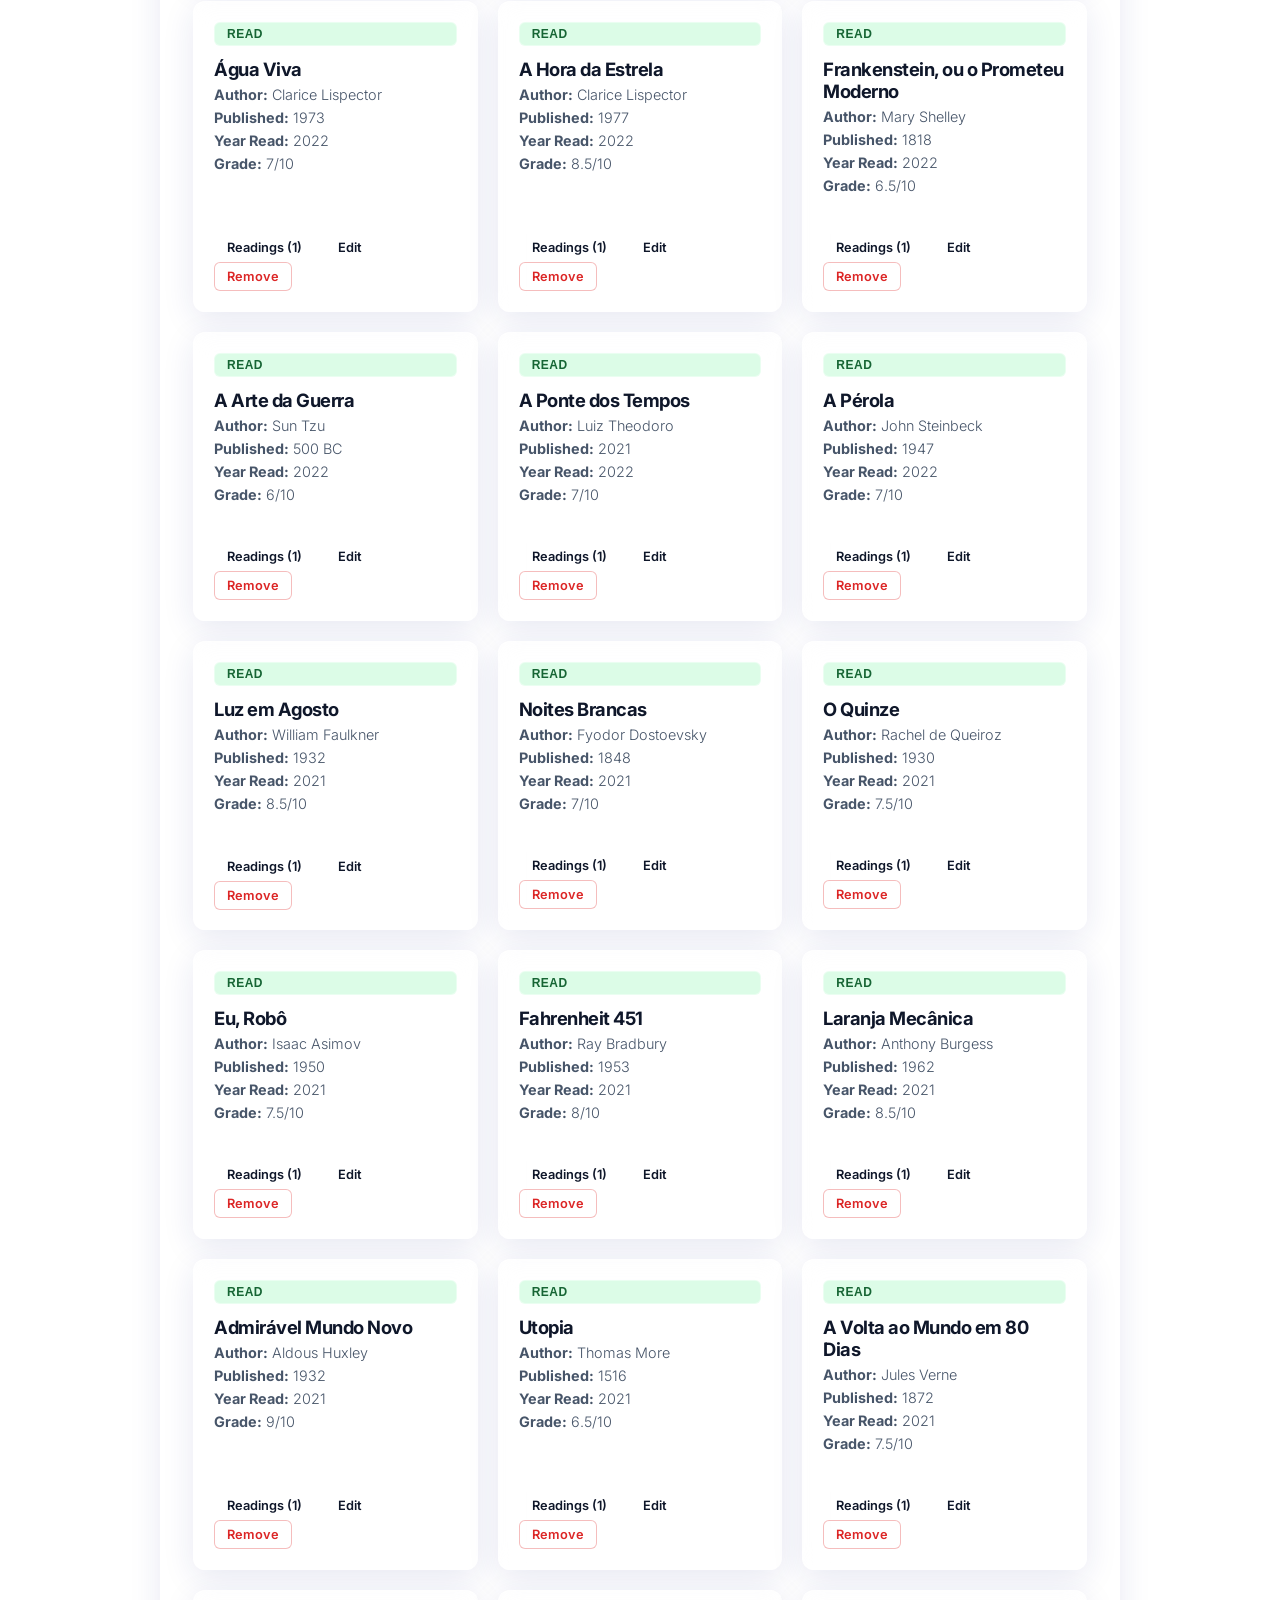
==== commit 8b73cfef: "Versão 19: HTML adaptado, CSS estilizado em Glassmorph" ====
--- a/index.html
+++ b/index.html
@@ -5,6 +5,7 @@
     <meta name="viewport" content="width=device-width, initial-scale=1.0">
     <title>Ex-Libris | Personal Library</title>
     <link rel="stylesheet" href="css/style.css">
+    <link href="https://fonts.googleapis.com/css2?family=Inter:wght@300;400;600;700&display=swap" rel="stylesheet">
 </head>
 <body>
     <header>
--- a/css/style.css
+++ b/css/style.css
@@ -1,128 +1,219 @@
-/* File: css/style.css */
-
 /* =========================================
-   Light Theme (Default Glassmorphism)
+   File: css/style.css
+   Ex-Libris | High-Contrast True Glassmorphism
    ========================================= */
+
+@import url('https://fonts.googleapis.com/css2?family=Inter:wght@300;400;600;700&display=swap');
+
+/* --- 1. THEME VARIABLES (LIGHT & DARK) --- */
 :root {
-    /* Backgrounds & Glass Properties */
-    --bg-color: #f3f4f6; /* Soft parchment/neutral background */
-    --glass-bg: rgba(255, 255, 255, 0.65);
-    --glass-border: rgba(255, 255, 255, 0.4);
-    --glass-shadow: 0 4px 30px rgba(0, 0, 0, 0.1);
-    --glass-blur: blur(12px);
-
-    /* Text Colors */
-    --text-primary: #1e293b;
+    --bg-gradient: linear-gradient(135deg, #e0e7ff 0%, #f1f5f9 50%, #e2e8f0 100%);
+    --panel-bg: rgba(255, 255, 255, 0.65);
+    --panel-border: 1px solid rgba(255, 255, 255, 0.4);
+    --text-primary: #0f172a;
     --text-secondary: #475569;
-
-    /* Accents (Wood/Green tones) */
-    --accent-primary: #16a34a; 
-    --accent-hover: #15803d;
-    
-    /* Reading Status Badges (High Contrast Light Mode) */
-    --badge-want-to-read-bg: #dbeafe;
-    --badge-want-to-read-text: #1e40af;
-    --badge-reading-bg: #fef08a;
-    --badge-reading-text: #854d0e;
-    --badge-paused-bg: #ffedd5;
-    --badge-paused-text: #9a3412;
-    --badge-read-bg: #dcfce7;
-    --badge-read-text: #166534;
-    --badge-abandoned-bg: #fee2e2;
-    --badge-abandoned-text: #991b1b;
-}
-
-/* =========================================
-   Dark Theme (Dark Glassmorphism)
-   ========================================= */
+    --backdrop-blur: blur(12px);
+    --panel-shadow: 0 8px 32px 0 rgba(31, 38, 135, 0.1);
+
+    --accent-color: #0f172a; 
+    --accent-hover: #334155;
+    --danger-color: #dc2626;
+    
+    --input-bg: rgba(255, 255, 255, 0.6);
+    --input-border: rgba(15, 23, 42, 0.2);
+    --input-focus: rgba(15, 23, 42, 0.1);
+    
+    /* Badges - Light Mode */
+    --badge-want: #ffffff; --text-want: #0f172a;
+    --badge-read: #dcfce7; --text-read: #166534;
+    --badge-reading: #fef08a; --text-reading: #854d0e;
+    --badge-paused: #ffedd5; --text-paused: #9a3412;
+    --badge-abandoned: #fee2e2; --text-abandoned: #991b1b;
+}
+
 [data-theme="dark"] {
-    /* Backgrounds & Glass Properties */
-    --bg-color: #0f172a; /* Deep slate background */
-    --glass-bg: rgba(15, 23, 42, 0.75);
-    --glass-border: rgba(255, 255, 255, 0.15); /* Subtle bright border */
-    --glass-shadow: 0 4px 30px rgba(0, 0, 0, 0.5);
-
-    /* Text Colors */
+    --bg-gradient: linear-gradient(135deg, #0f172a 0%, #1e1b4b 50%, #090d16 100%);
+    --panel-bg: rgba(15, 23, 42, 0.75);
+    --panel-border: 1px solid rgba(255, 255, 255, 0.1);
     --text-primary: #f8fafc;
     --text-secondary: #cbd5e1;
-
-    /* Accents */
-    --accent-primary: #4ade80; /* Brighter neon green for dark mode */
-    --accent-hover: #22c55e;
-
-    /* Reading Status Badges (Inverted for Dark Mode Legibility) */
-    --badge-want-to-read-bg: #1e3a8a;
-    --badge-want-to-read-text: #bfdbfe;
-    --badge-reading-bg: #713f12;
-    --badge-reading-text: #fef08a;
-    --badge-paused-bg: #7c2d12;
-    --badge-paused-text: #ffedd5;
-    --badge-read-bg: #14532d;
-    --badge-read-text: #bbf7d0;
-    --badge-abandoned-bg: #7f1d1d;
-    --badge-abandoned-text: #fecaca;
-}
-
-/* =========================================
-   Global & Utility Styles
-   ========================================= */
+    --backdrop-blur: blur(12px);
+    --panel-shadow: 0 8px 32px 0 rgba(0, 0, 0, 0.37);
+
+    --accent-color: #f8fafc; 
+    --accent-hover: #cbd5e1;
+    --danger-color: #ef4444;
+    
+    --input-bg: rgba(0, 0, 0, 0.4);
+    --input-border: rgba(255, 255, 255, 0.15);
+    --input-focus: rgba(255, 255, 255, 0.2);
+    
+    /* Badges - Dark Mode */
+    --badge-want: rgba(255, 255, 255, 0.15); --text-want: #f8fafc;
+    --badge-read: rgba(20, 83, 45, 0.8); --text-read: #bbf7d0;
+    --badge-reading: rgba(113, 63, 18, 0.8); --text-reading: #fef08a;
+    --badge-paused: rgba(124, 45, 18, 0.8); --text-paused: #ffedd5;
+    --badge-abandoned: rgba(127, 29, 29, 0.8); --text-abandoned: #fecaca;
+}
+
+/* --- 2. GLOBAL RESET & BASE --- */
+* { margin: 0; padding: 0; box-sizing: border-box; }
+
 body {
-    background-color: var(--bg-color);
+    font-family: 'Inter', system-ui, -apple-system, sans-serif;
+    font-weight: 400;
+    background: var(--bg-gradient);
     color: var(--text-primary);
-    transition: background-color 0.4s ease, color 0.4s ease;
-    font-family: system-ui, -apple-system, sans-serif;
-    margin: 0;
-    padding: 0;
-}
-
-/* Generic Glass Panel Class */
-.glass-panel {
-    background: var(--glass-bg);
-    backdrop-filter: var(--glass-blur);
-    -webkit-backdrop-filter: var(--glass-blur); /* Safari Support */
-    border: 1px solid var(--glass-border);
-    box-shadow: var(--glass-shadow);
-    border-radius: 16px;
-    transition: background 0.4s ease, border-color 0.4s ease;
-}
-
-/* Theme Toggle Button Specific Styling */
-.btn-theme {
-    background: var(--glass-bg);
-    backdrop-filter: var(--glass-blur);
-    -webkit-backdrop-filter: var(--glass-blur);
-    border: 1px solid var(--glass-border);
-    box-shadow: var(--glass-shadow);
-    border-radius: 50%;
-    width: 44px;
-    height: 44px;
-    display: flex;
-    align-items: center;
-    justify-content: center;
-    cursor: pointer;
-    font-size: 1.2rem;
-    transition: transform 0.2s ease, background 0.3s ease, border-color 0.3s ease;
-    color: var(--text-primary); /* For icon legibility if emoji isn't rendered */
-}
-
-.btn-theme:hover {
-    transform: scale(1.05);
-    background: rgba(255, 255, 255, 0.1);
-}
-
-/* Example Usage for Status Badges */
-.status-badge {
-    padding: 0.25rem 0.75rem;
-    border-radius: 9999px;
-    font-weight: 600;
-    font-size: 0.875rem;
-    display: inline-block;
-    transition: background-color 0.4s ease, color 0.4s ease;
-}
-
-/* Badges Classes */
-.status-want-to-read { background-color: var(--badge-want-to-read-bg); color: var(--badge-want-to-read-text); }
-.status-reading { background-color: var(--badge-reading-bg); color: var(--badge-reading-text); }
-.status-paused { background-color: var(--badge-paused-bg); color: var(--badge-paused-text); }
-.status-read { background-color: var(--badge-read-bg); color: var(--badge-read-text); }
-.status-abandoned { background-color: var(--badge-abandoned-bg); color: var(--badge-abandoned-text); }+    min-height: 100vh;
+    padding: 20px 40px;
+    background-attachment: fixed;
+    font-size: 14px;
+    transition: background 0.5s ease, color 0.5s ease;
+}
+
+/* --- 3. LAYOUT & GLASSMORPHISM CORE --- */
+header, 
+section.add-book-section, 
+section.library-section,
+.book-card,
+.modal-content {
+    background: var(--panel-bg);
+    backdrop-filter: var(--backdrop-blur);
+    -webkit-backdrop-filter: var(--backdrop-blur);
+    border: var(--panel-border);
+    box-shadow: var(--panel-shadow);
+    border-radius: 12px; 
+    transition: background 0.4s ease, border-color 0.4s ease, box-shadow 0.4s ease;
+}
+
+header, section.add-book-section, section.library-section {
+    max-width: 960px;
+    margin: 0 auto 24px auto;
+    padding: 24px 32px; 
+}
+
+/* --- 4. HEADER --- */
+header { display: flex; justify-content: space-between; align-items: center; gap: 16px; flex-wrap: wrap; }
+h1 { font-size: 2rem; font-weight: 700; letter-spacing: -1px; margin: 0; }
+h2 { font-size: 1.25rem; margin-bottom: 20px; font-weight: 600; letter-spacing: -0.5px; border-bottom: var(--panel-border); padding-bottom: 12px; }
+.subtitle { color: var(--text-secondary); font-size: 0.95rem; font-weight: 300; margin-top: 4px; }
+.header-actions { display: flex; gap: 10px; }
+hr { border: none; border-top: var(--panel-border); margin: 20px 0; }
+
+/* --- 5. FORMS & INPUTS --- */
+.form-group { margin-bottom: 14px; }
+.inline-group { display: flex; gap: 16px; align-items: flex-start; margin-bottom: 14px; }
+.inline-group > div { flex: 1; }
+
+input, select, textarea {
+    width: 100%;
+    padding: 10px 14px;
+    background: var(--input-bg);
+    color: var(--text-primary);
+    border: 1px solid var(--input-border);
+    border-radius: 8px;
+    font-size: 0.95rem;
+    font-weight: 400;
+    outline: none;
+    transition: all 0.3s cubic-bezier(0.4, 0, 0.2, 1);
+}
+
+input::placeholder, textarea::placeholder { color: var(--text-secondary); font-weight: 300; }
+input:focus, select:focus, textarea:focus { border-color: var(--text-primary); box-shadow: 0 0 0 4px var(--input-focus); background: var(--panel-bg); }
+input:disabled, select:disabled { opacity: 0.4; cursor: not-allowed; }
+
+.field-error { display: block; color: var(--danger-color); font-size: 0.8rem; margin-top: 6px; min-height: 1.2em; font-weight: 500; }
+.is-invalid { border-color: var(--danger-color); }
+
+/* --- 6. BUTTONS --- */
+button, .btn {
+    padding: 10px 18px;
+    border-radius: 8px;
+    border: var(--panel-border);
+    background: rgba(255, 255, 255, 0.05);
+    color: var(--text-primary);
+    font-family: 'Inter', sans-serif;
+    font-weight: 600; font-size: 0.9rem;
+    cursor: pointer; transition: all 0.2s ease;
+}
+button:hover { background: rgba(255, 255, 255, 0.15); transform: translateY(-1px); }
+
+.btn-primary { background: var(--accent-color); color: var(--bg-gradient); border: none; }
+.btn-primary:hover { background: var(--accent-hover); box-shadow: 0 4px 12px rgba(0,0,0,0.2); }
+[data-theme="dark"] .btn-primary { color: #0f172a; } 
+
+.btn-secondary { background: transparent; }
+.btn-secondary:hover { border-color: var(--text-primary); }
+
+.list-controls { margin-bottom: 20px; display: flex; gap: 10px; }
+
+#btn-theme-toggle {
+    width: 44px; height: 44px; border-radius: 50%;
+    padding: 0; display: inline-flex; align-items: center; justify-content: center;
+    font-size: 1.2rem; background: var(--input-bg); border: 1px solid var(--input-border);
+    box-shadow: 0 2px 8px rgba(0,0,0,0.1);
+}
+
+.btn-small-edit, .btn-small-del, .btn-readings, .btn-edit-book, .btn-remove {
+    padding: 6px 12px; font-size: 0.8rem; margin-right: 6px; border-radius: 6px; font-weight: 600;
+}
+.btn-small-del, .btn-remove { color: var(--danger-color); border-color: rgba(220, 38, 38, 0.3); }
+.btn-small-del:hover, .btn-remove:hover { background: var(--danger-color); color: #fff; border-color: var(--danger-color); }
+
+/* --- 7. BOOK LIST & CARDS --- */
+.book-grid { display: grid; grid-template-columns: repeat(auto-fill, minmax(280px, 1fr)); gap: 20px; }
+
+.book-card {
+    padding: 20px;
+    display: flex; flex-direction: column; justify-content: space-between;
+}
+.book-card:hover { transform: translateY(-4px); border-color: var(--text-primary); }
+.book-card h3 { font-size: 1.15rem; font-weight: 700; letter-spacing: -0.5px; margin: 12px 0 6px 0; line-height: 1.2; }
+.book-card p { color: var(--text-secondary); margin-bottom: 6px; font-size: 0.9rem; font-weight: 300; }
+.card-actions { margin-top: 16px; border-top: var(--panel-border); padding-top: 16px; }
+
+/* --- 8. STATUS BADGES --- */
+.status-badge, .status-pill {
+    padding: 4px 12px; border-radius: 6px;
+    font-size: 0.75rem; font-weight: 700; text-transform: uppercase; letter-spacing: 0.5px;
+    display: inline-block; border: var(--panel-border); cursor: default; appearance: none;
+    backdrop-filter: blur(4px);
+}
+select.status-badge { cursor: pointer; text-align: left; padding-right: 24px; }
+.status-want-to-read { background: var(--badge-want); color: var(--text-want); }
+.status-reading { background: var(--badge-reading); color: var(--text-reading); }
+.status-paused { background: var(--badge-paused); color: var(--text-paused); }
+.status-read { background: var(--badge-read); color: var(--text-read); }
+.status-abandoned { background: var(--badge-abandoned); color: var(--text-abandoned); }
+
+/* --- 9. MODALS --- */
+.custom-modal {
+    margin: auto; border: none; background: transparent;
+    max-width: 540px; width: 95%; max-height: 90vh;
+    display: flex; flex-direction: column; outline: none;
+}
+.large-modal { max-width: 800px; }
+.custom-modal::backdrop { background: rgba(0, 0, 0, 0.4); backdrop-filter: blur(8px); -webkit-backdrop-filter: blur(8px); }
+
+.modal-content {
+    display: flex; flex-direction: column; max-height: 90vh;
+}
+.modal-header { display: flex; justify-content: space-between; align-items: center; padding: 20px 24px; border-bottom: var(--panel-border); flex-shrink: 0; }
+.modal-header h3 { font-size: 1.25rem; font-weight: 600; letter-spacing: -0.5px; margin: 0; }
+.modal-body { padding: 20px 24px; overflow-y: auto; }
+.btn-close-modal { background: transparent; border: none; font-size: 1.8rem; color: var(--text-secondary); padding: 0 4px; font-weight: 300; transition: color 0.2s; }
+.btn-close-modal:hover { color: var(--danger-color); transform: scale(1.1); }
+
+/* --- 10. TABLES --- */
+.table-container { overflow-x: auto; margin-top: 12px; }
+.data-table { width: 100%; border-collapse: collapse; font-size: 0.9rem; }
+.data-table th, .data-table td { padding: 12px 16px; text-align: left; border-bottom: var(--panel-border); }
+.data-table th { font-weight: 600; color: var(--text-secondary); cursor: pointer; white-space: nowrap; font-size: 0.85rem; text-transform: uppercase; letter-spacing: 0.5px; }
+.data-table th:hover { color: var(--text-primary); }
+.data-table tr { transition: background 0.2s; }
+.data-table tr:hover td { background: rgba(255, 255, 255, 0.08); }
+
+/* Reading History inside modal */
+.readings-history-list { display: flex; flex-direction: column; gap: 12px; margin-bottom: 20px; }
+.reading-history-item { background: var(--input-bg); padding: 16px; border-radius: 8px; border: 1px solid var(--input-border); }
+.reading-item-header { display: flex; justify-content: space-between; align-items: center; margin-bottom: 12px; }
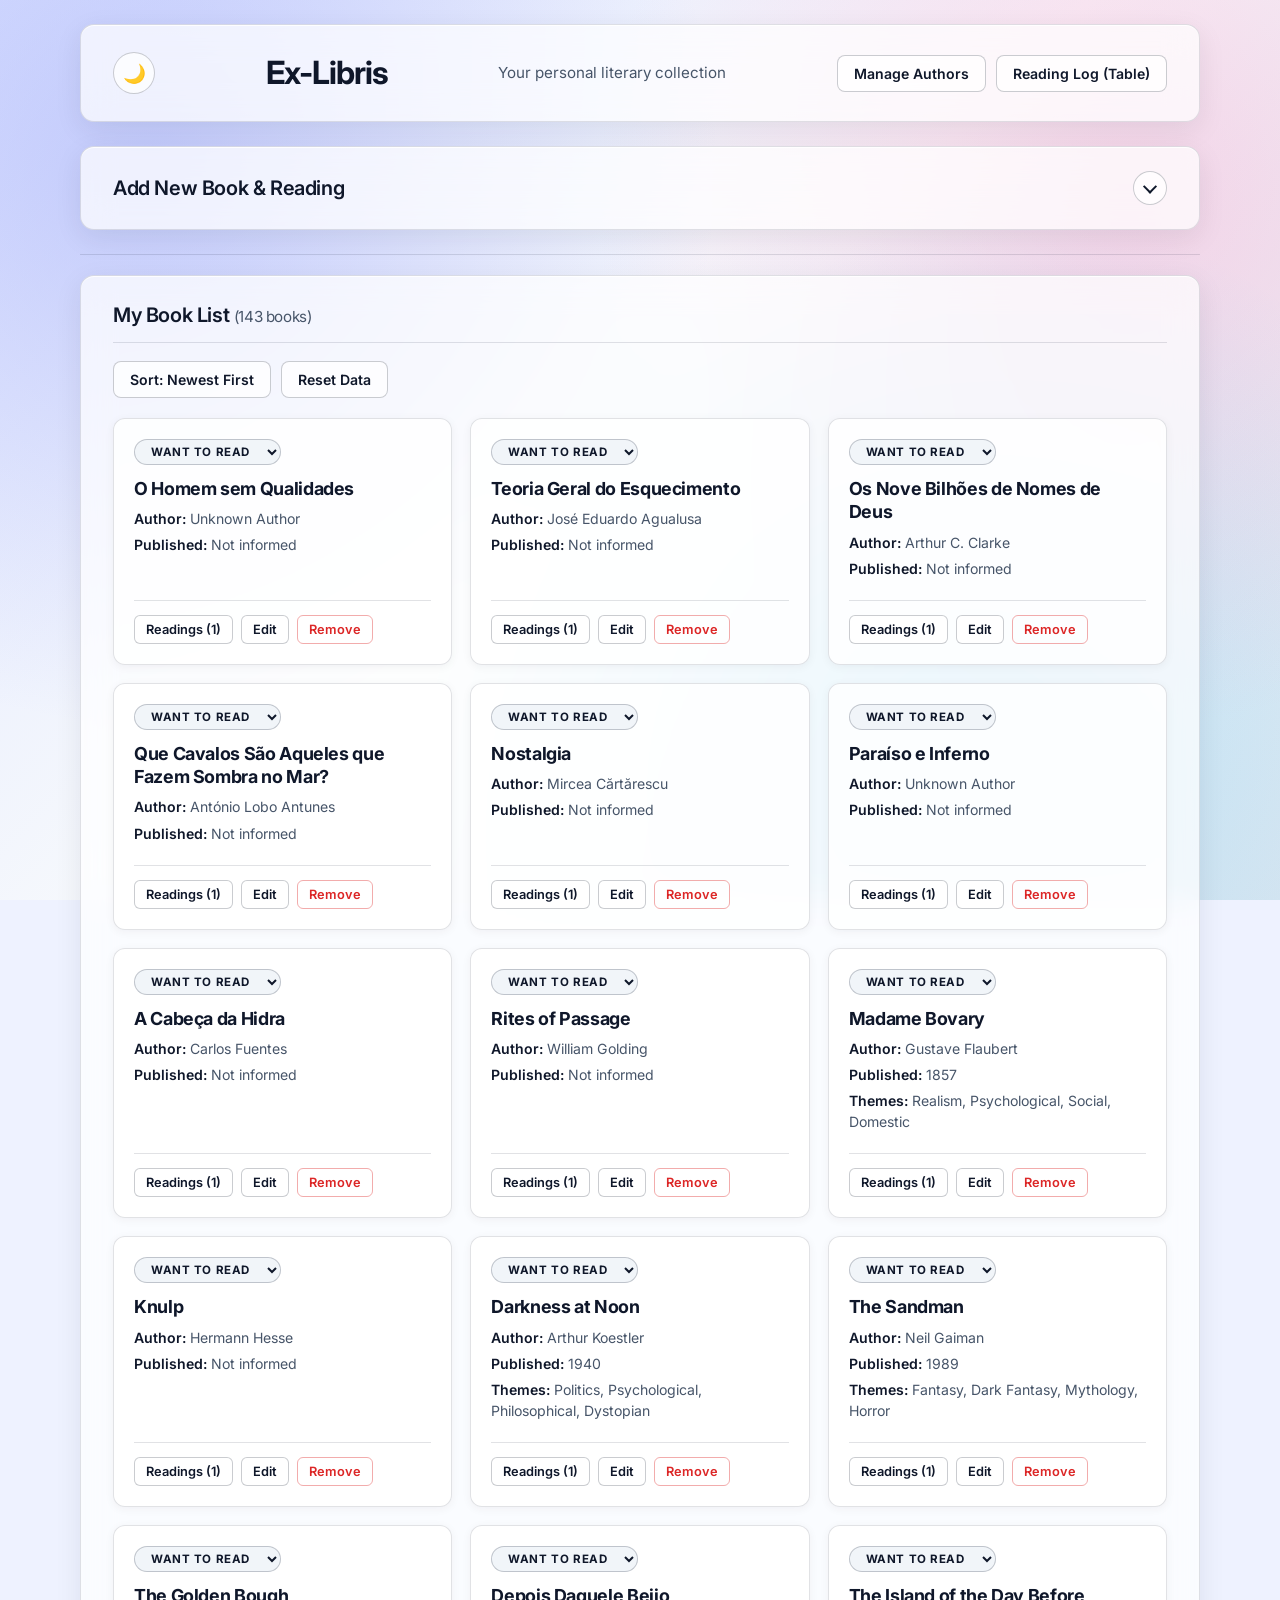
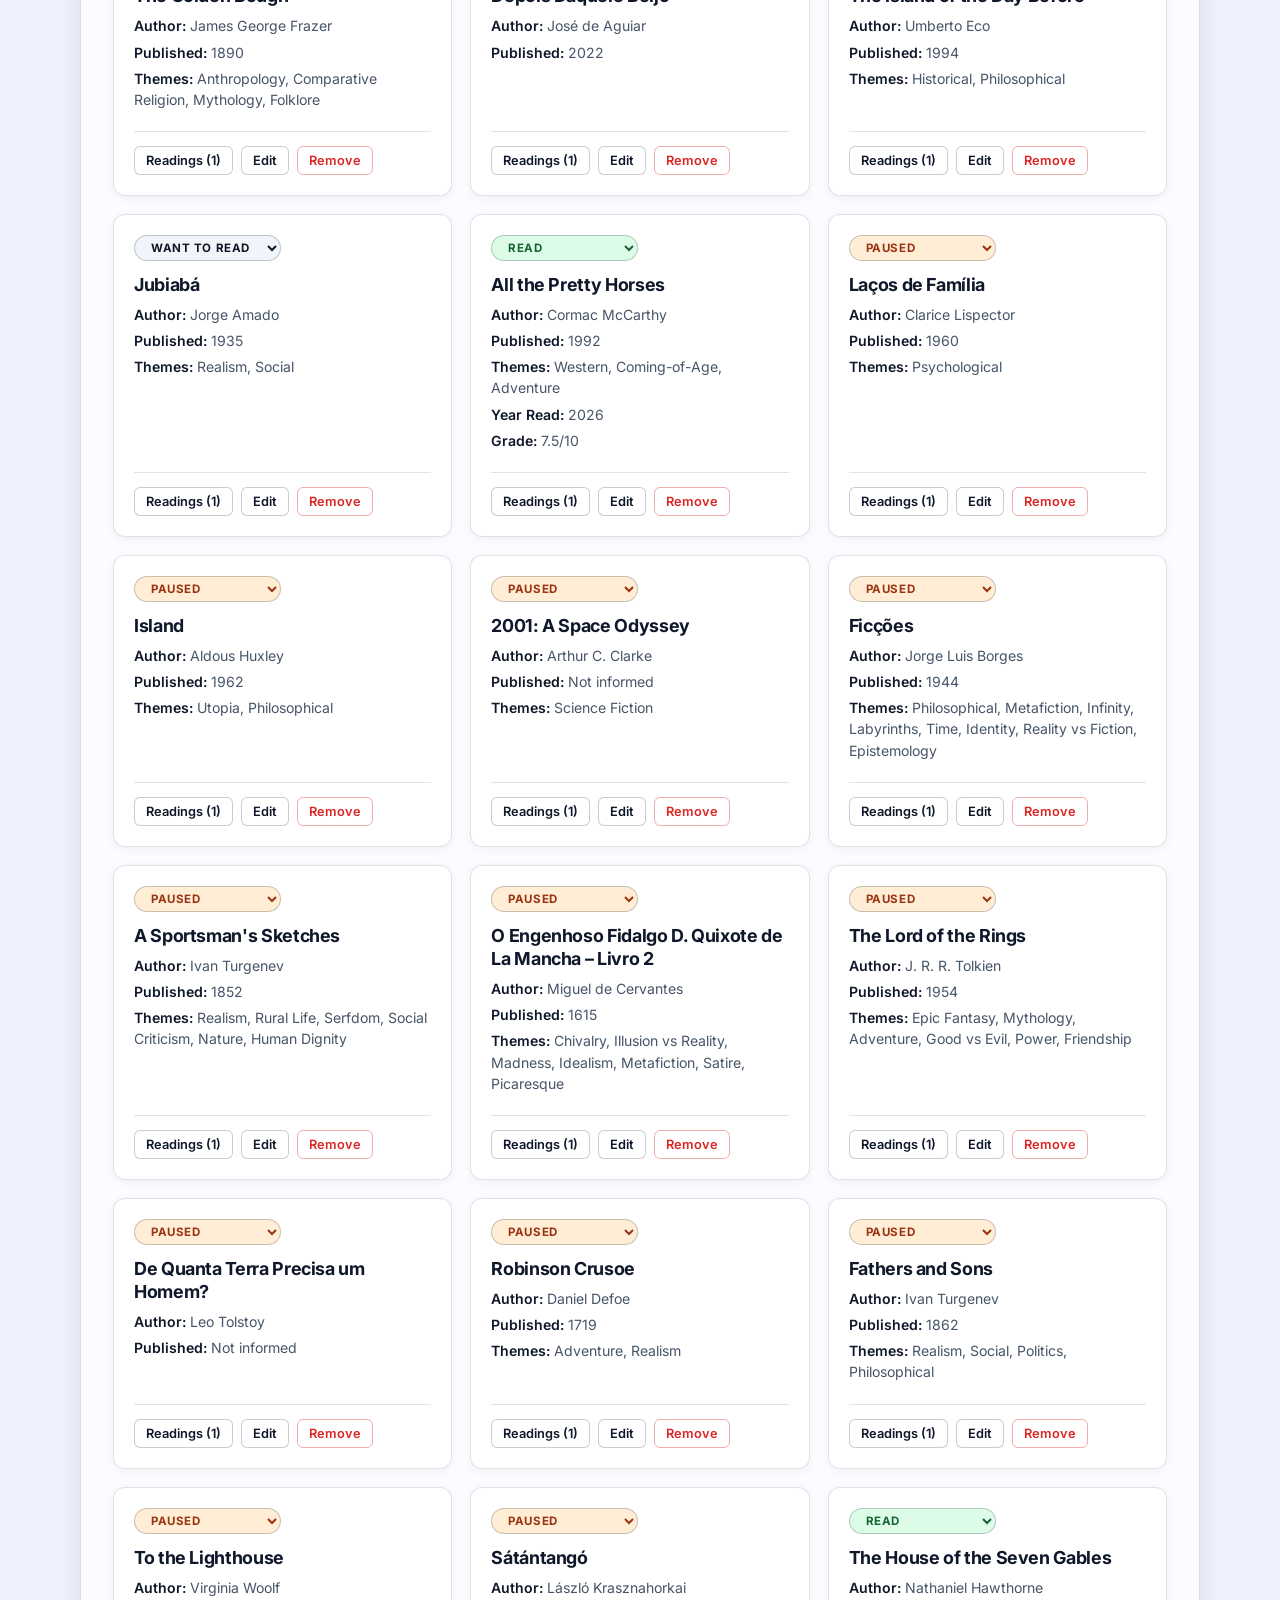
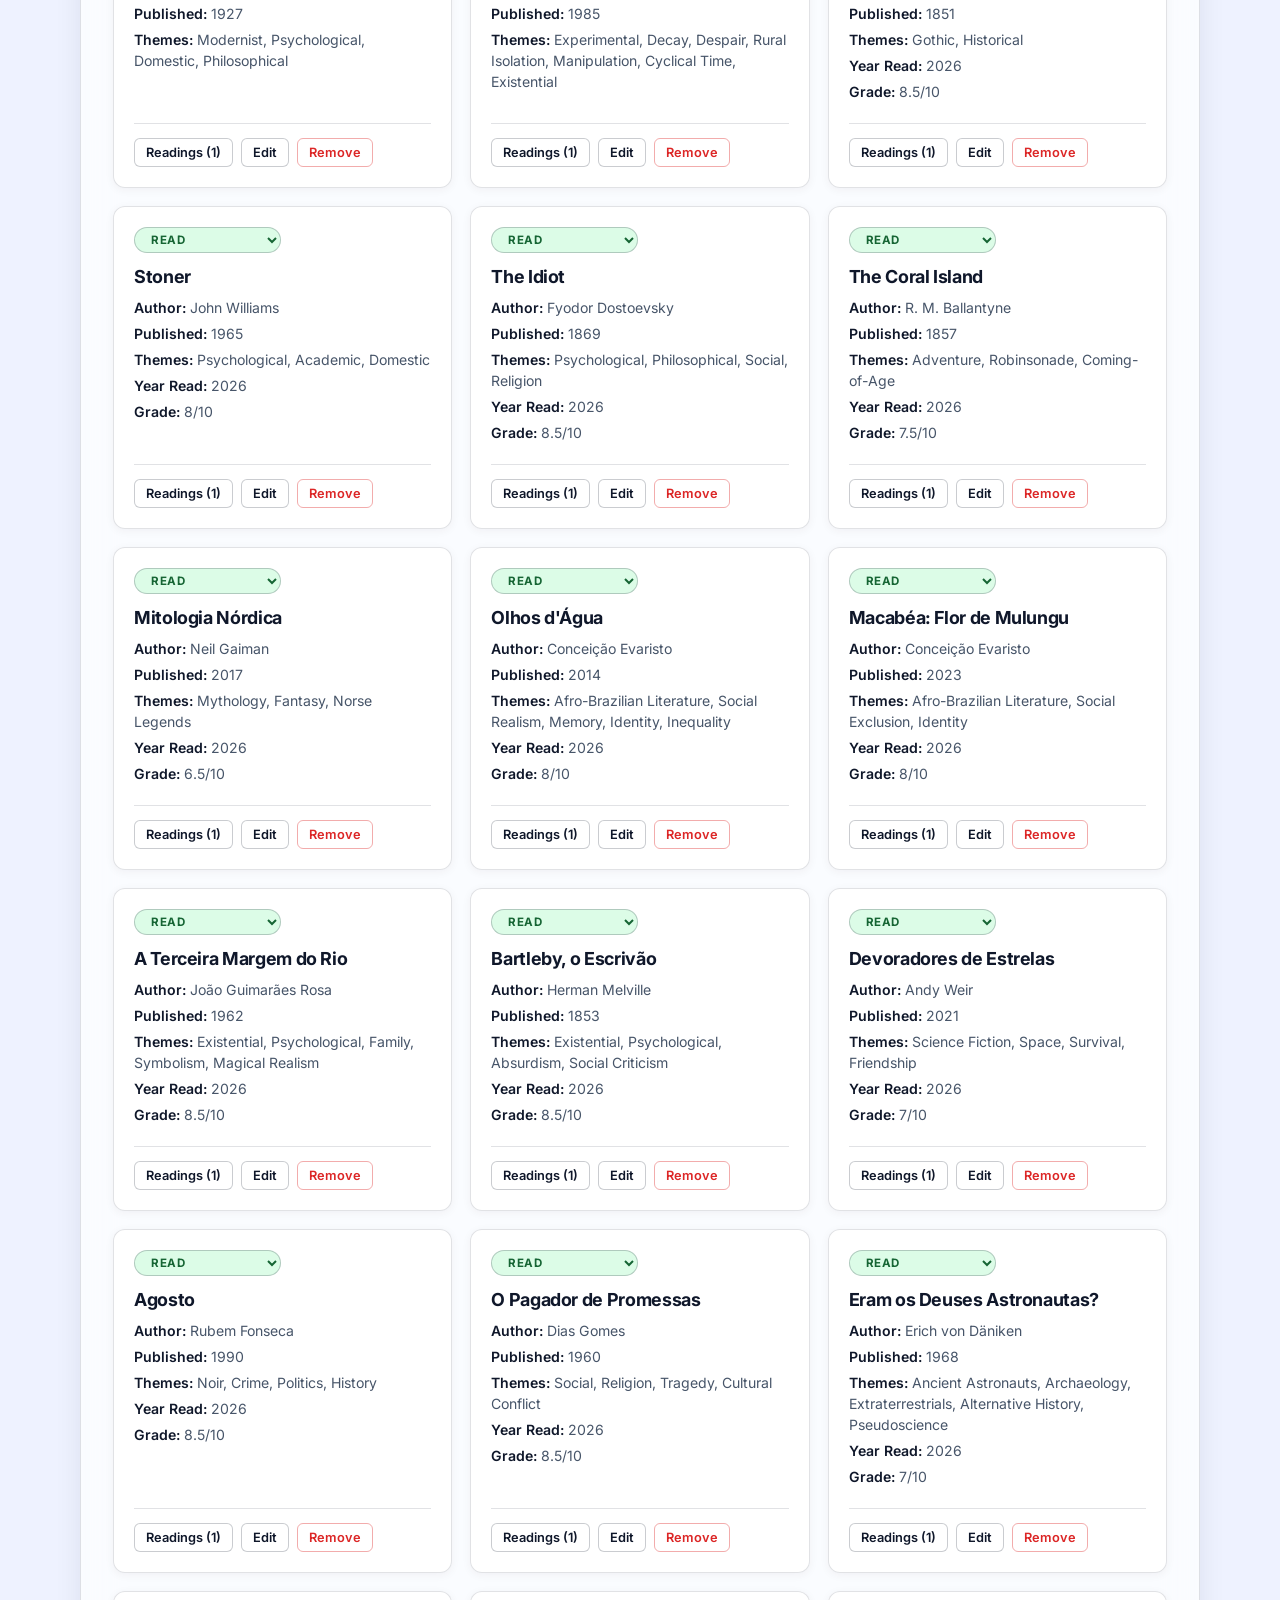
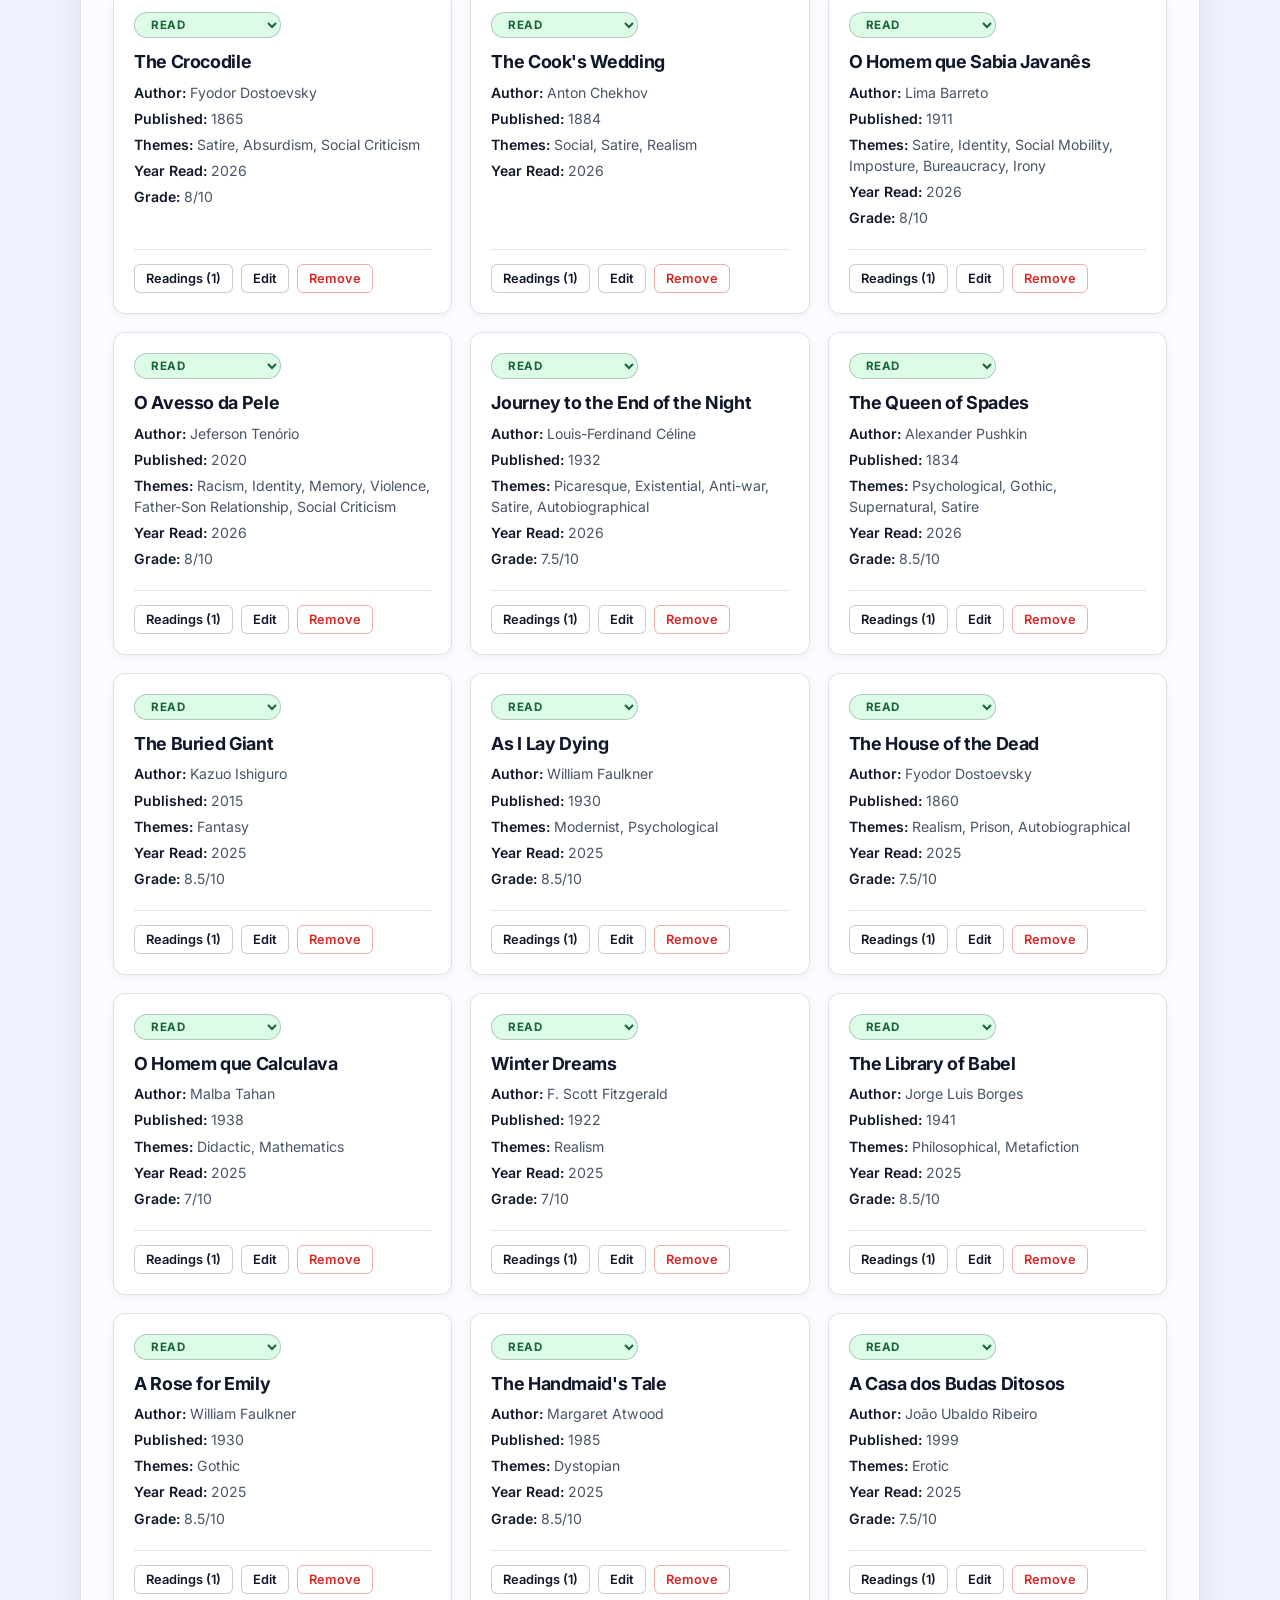
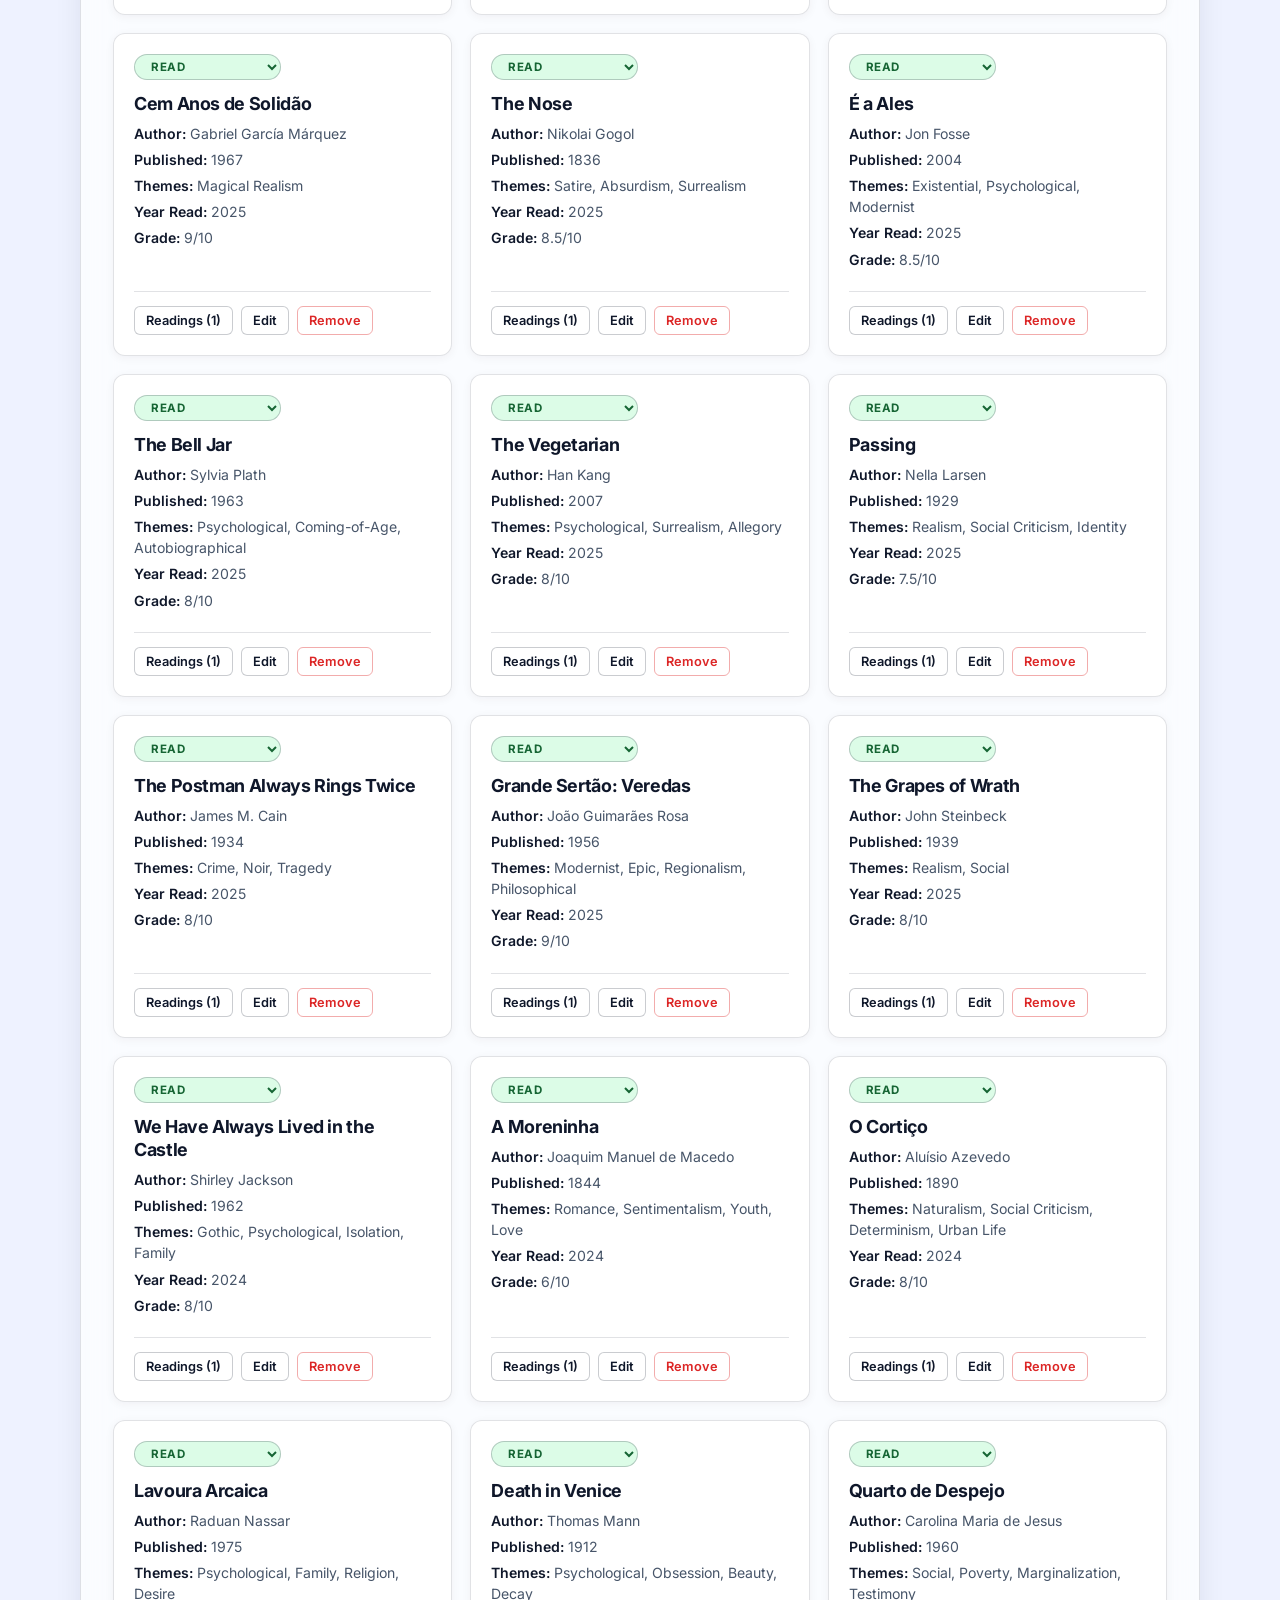
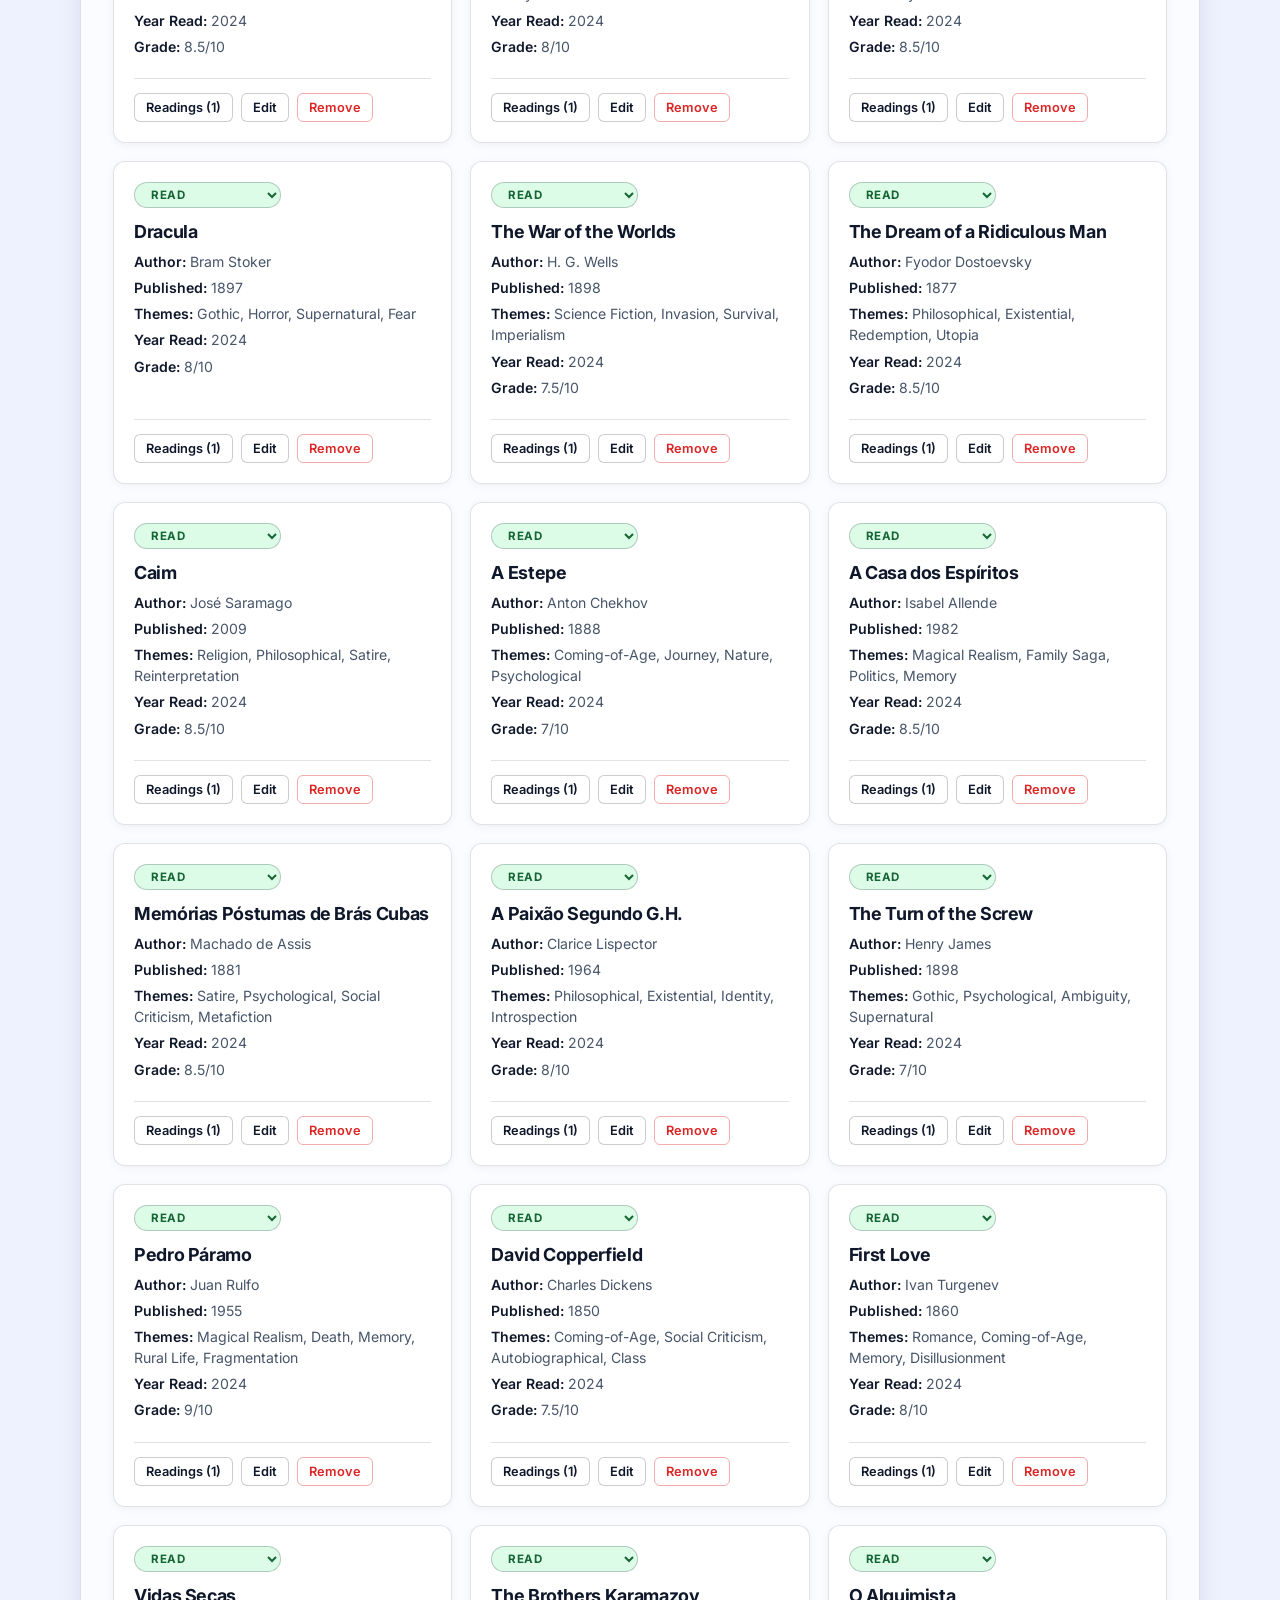
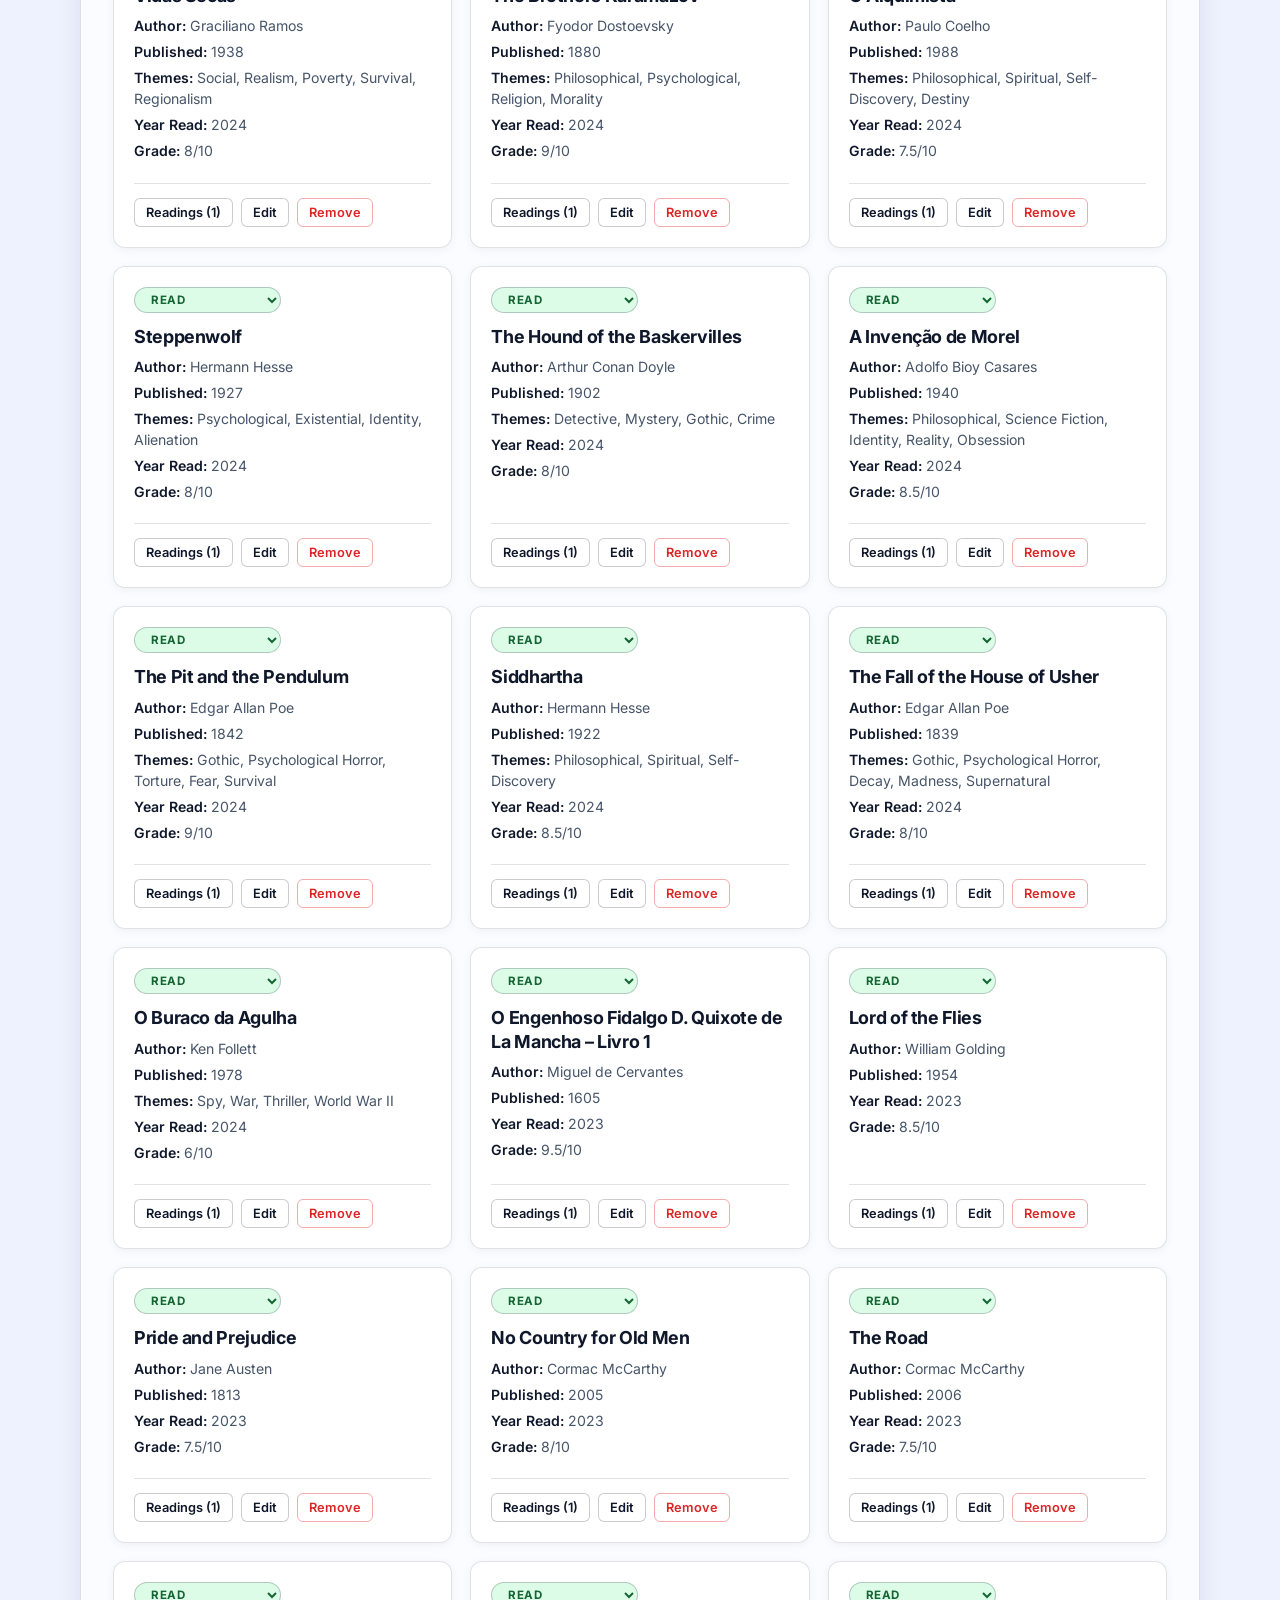
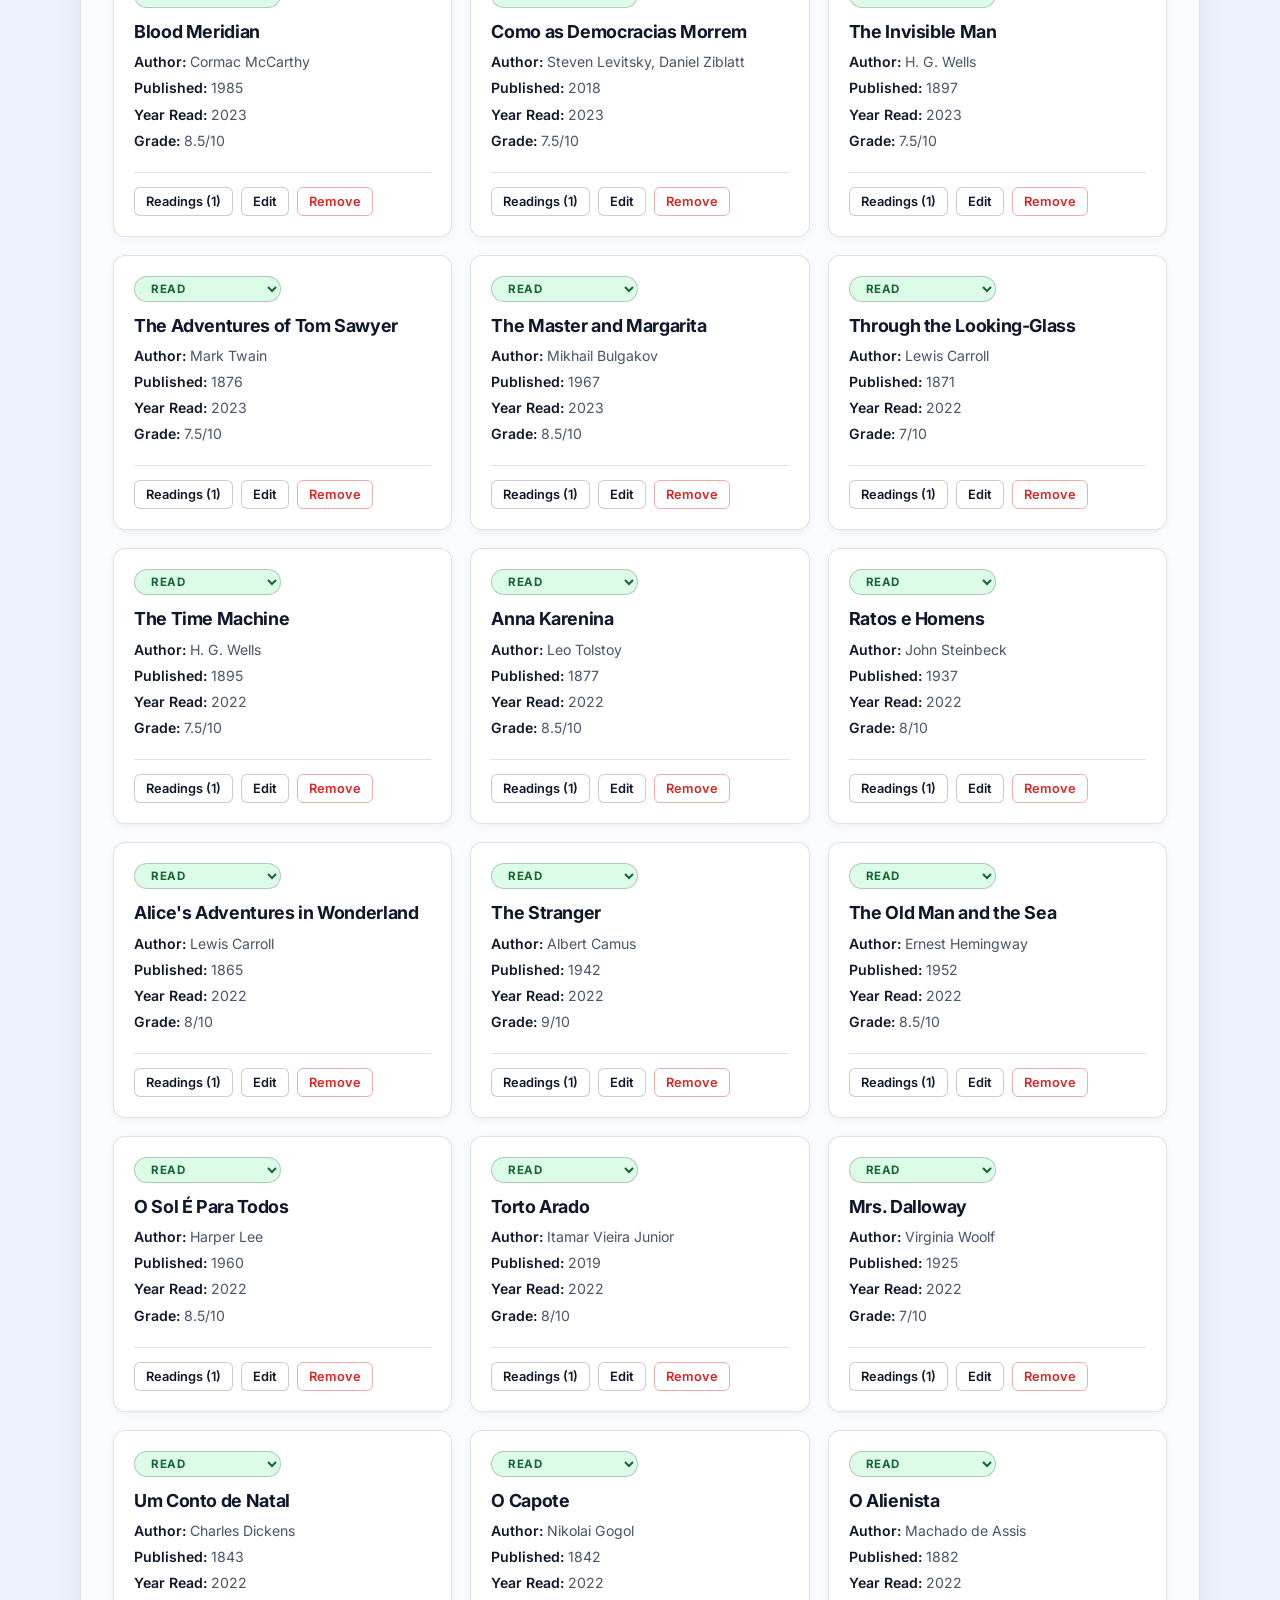
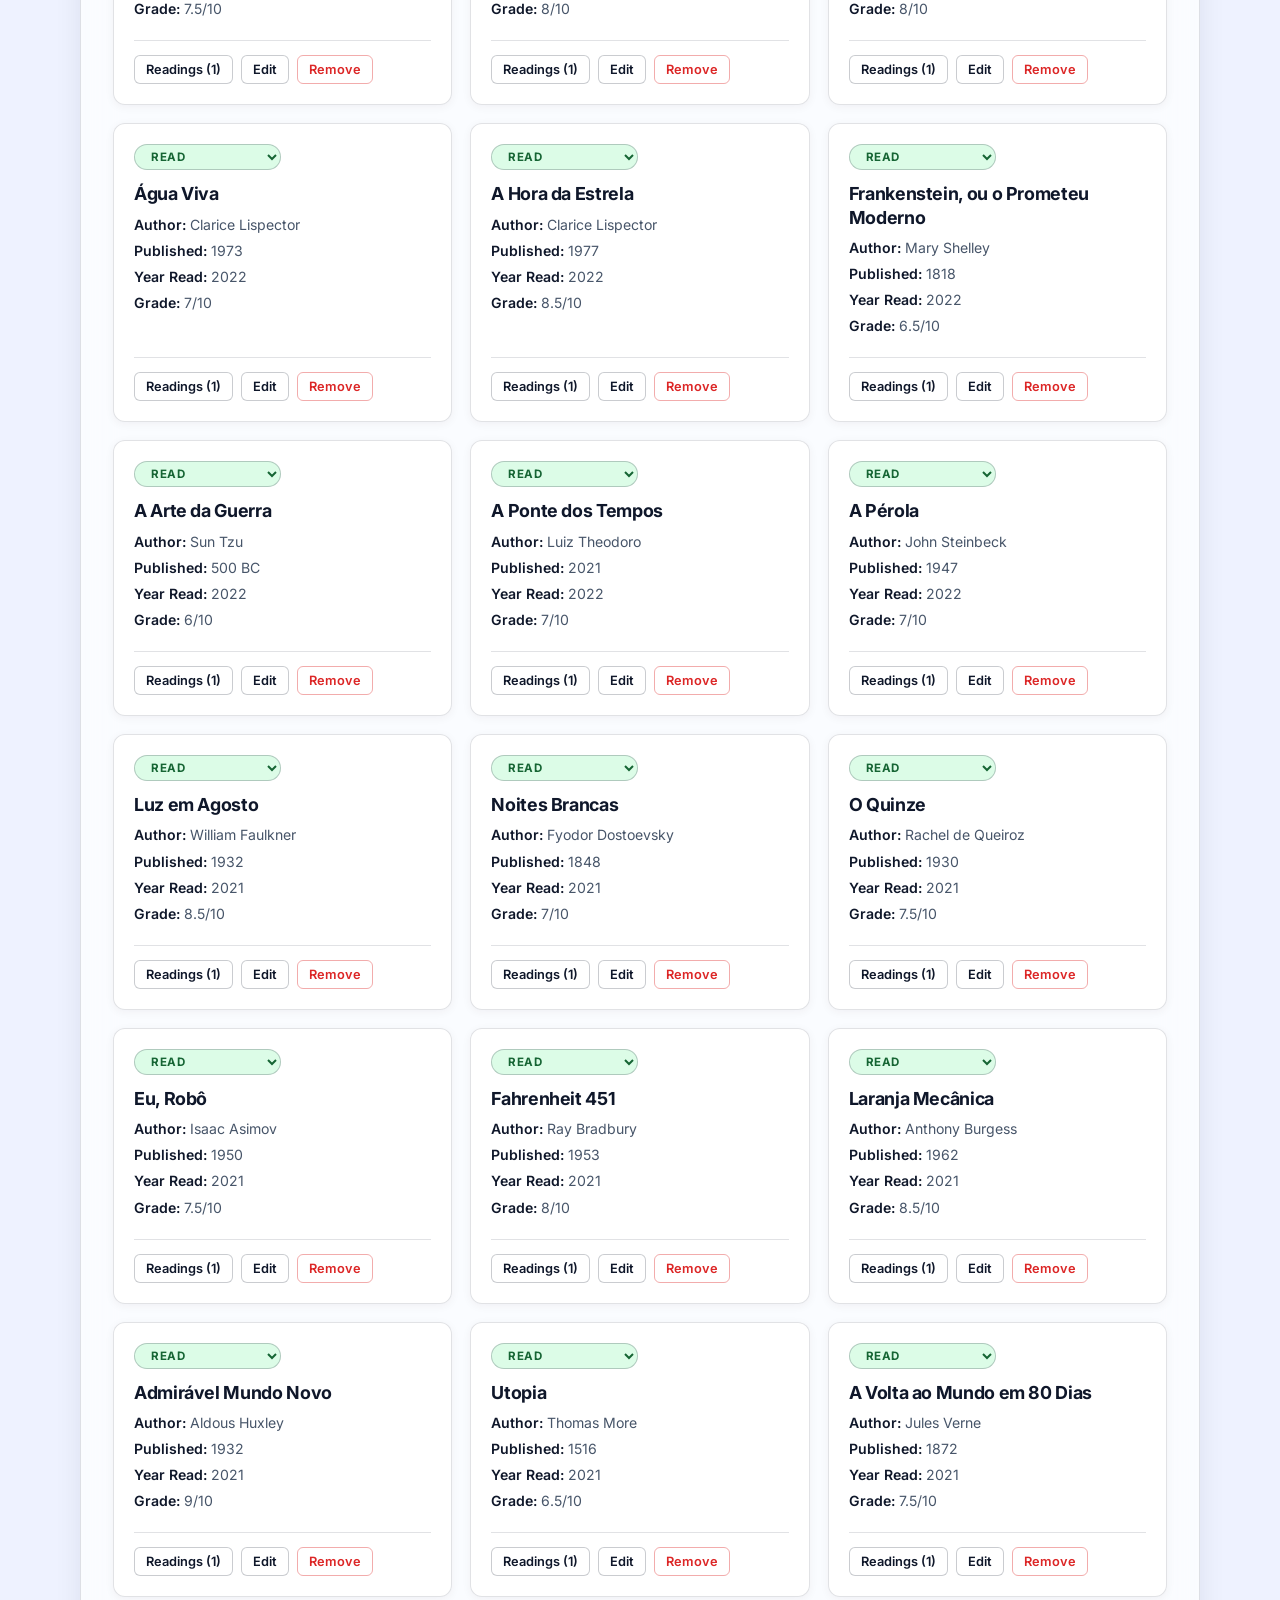
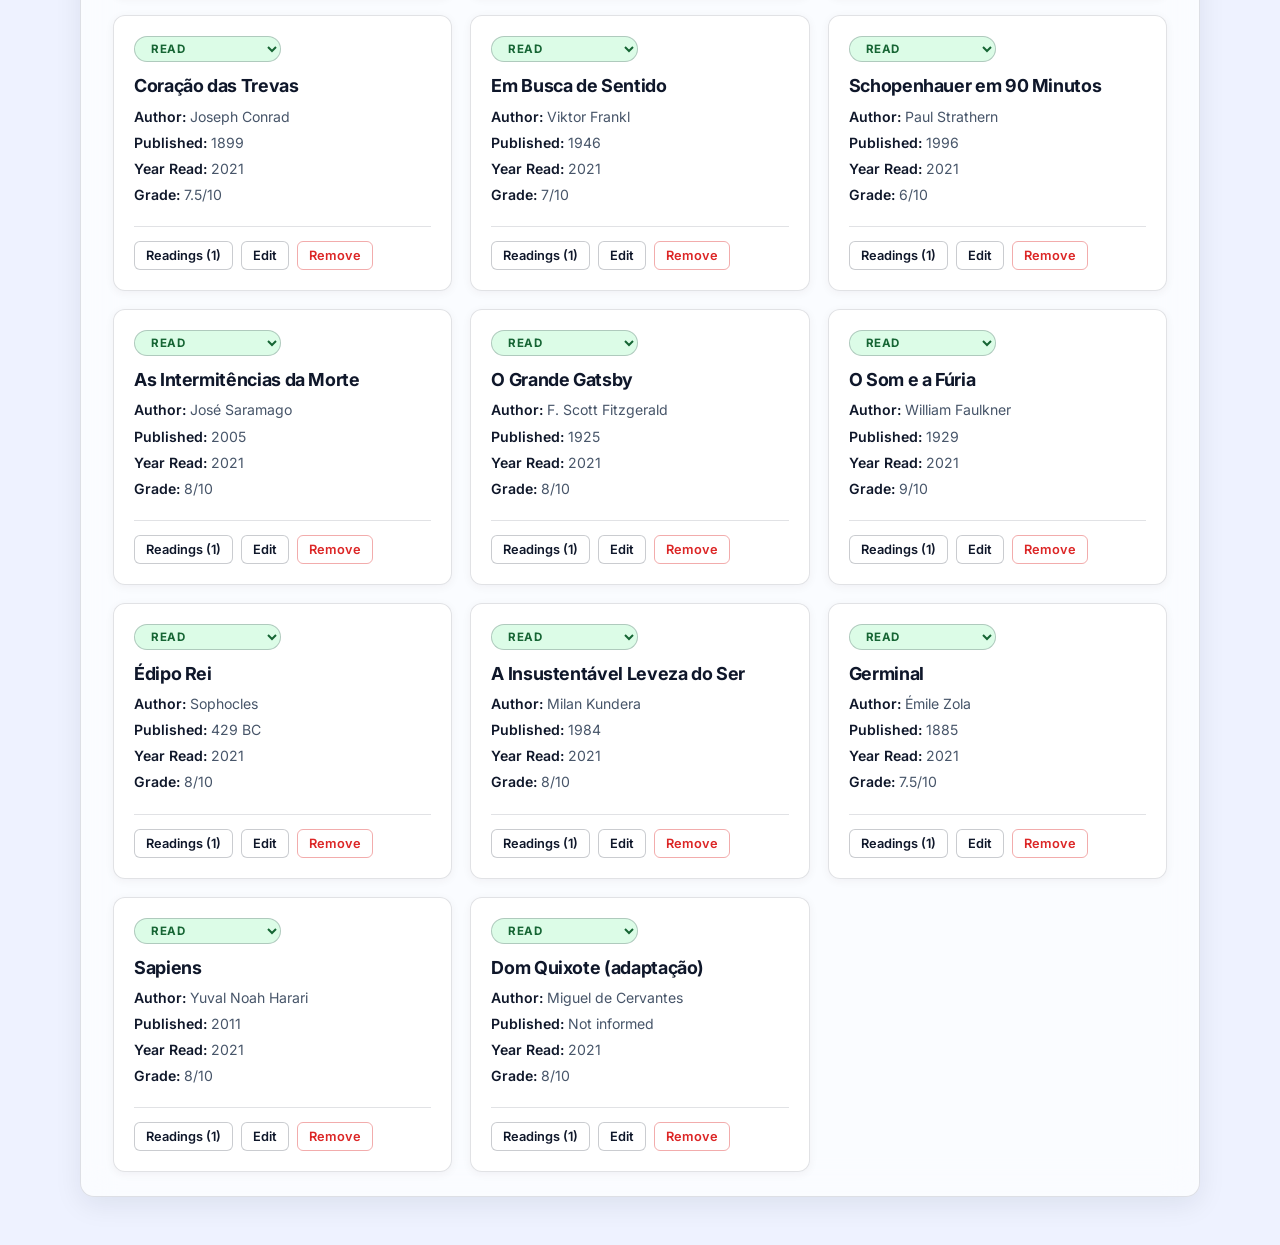
==== commit f3ea2e6e: "Reestruturação Visual" ====
--- a/index.html
+++ b/index.html
@@ -10,9 +10,9 @@
 <body>
     <header>
         <!-- Theme Toggle Button -->
-<button id="btn-theme-toggle" class="btn-theme" aria-label="Toggle theme" title="Switch to Dark Mode">
-    🌙
-</button>
+        <button type="button" id="btn-theme-toggle" class="btn-theme" aria-label="Toggle theme" title="Switch to Dark Mode">
+            🌙
+        </button>
         <h1>Ex-Libris</h1>
         <p class="subtitle">Your personal literary collection</p>
         <div class="header-actions">
@@ -23,76 +23,81 @@
     
     <main>
         <section class="add-book-section">
-            <h2>Add New Book & Reading</h2>
-            <form id="form-new-book" novalidate>
-                <div class="form-group">
-                    <input type="text" id="new-title" name="title" placeholder="Book Title *">
-                    <span class="field-error" data-error-for="title"></span>
-                </div>
-                
-                <div class="form-group">
-                    <input type="number" id="new-year" name="publicationYear" placeholder="Pub. Year (e.g. 2024 or -500)">
-                    <span class="field-error" data-error-for="publicationYear"></span>
-                </div>
-                
-                <div class="form-group">
-                    <select id="new-author" name="authorId">
-                        <option value="">Select Existing Author...</option>
-                    </select>
-                    <input type="text" id="typed-author" name="typedAuthor" placeholder="Or type a new author">
-                    <span class="field-error" data-error-for="authorName"></span>
-                </div>
-
-                <div class="form-group">
-                    <select id="new-form" name="form">
-                        <option value="">Select Literary Form...</option>
-                        <option value="Novel">Novel</option>
-                        <option value="Novella">Novella</option>
-                        <option value="Short Story">Short Story</option>
-                        <option value="Essay">Essay</option>
-                        <option value="Play">Play</option>
-                    </select>
-                </div>
-                
-                <div class="form-group">
-                    <input type="text" id="new-themes" name="themes" placeholder="Themes (comma separated)">
-                </div>
-
-                <div class="form-group">
-                    <select id="new-status" name="status">
-                        <option value="">Reading Status *...</option>
-                        <option value="Want to read">Want to read</option>
-                        <option value="Reading">Reading</option>
-                        <option value="Paused">Paused</option>
-                        <option value="Read">Read</option>
-                        <option value="Abandoned">Abandoned</option>
-                    </select>
-                    <span class="field-error" data-error-for="status"></span>
-                </div>
-
-                <div class="inline-group">
-                    <div>
-                        <input type="number" id="new-year-read" name="yearRead" placeholder="Year Read (if Read)">
-                        <span class="field-error" data-error-for="yearRead"></span>
-                    </div>
-                    <div>
-                        <input type="number" id="new-grade" name="grade" step="0.5" placeholder="Grade (0.0 - 10.0)">
-                        <span class="field-error" data-error-for="grade"></span>
-                    </div>
-                </div>
-
-                <div class="form-group">
-                    <select id="new-priority" name="priority">
-                        <option value="">Priority (if Want to read)...</option>
-                        <option value="Low">Low</option>
-                        <option value="Medium">Medium</option>
-                        <option value="High">High</option>
-                    </select>
-                    <span class="field-error" data-error-for="priority"></span>
-                </div>
-
-                <button type="submit" id="btn-save" class="btn-primary">Save Entry</button>
-            </form>
+            <details>
+                <summary class="accordion-header">
+                    <h2>Add New Book & Reading</h2>
+                    <span class="custom-caret" aria-hidden="true"></span>
+                </summary>
+                <form id="form-new-book" novalidate>
+                    <div class="form-group">
+                        <input type="text" id="new-title" name="title" placeholder="Book Title *">
+                        <span class="field-error" data-error-for="title"></span>
+                    </div>
+                    
+                    <div class="form-group">
+                        <input type="number" id="new-year" name="publicationYear" placeholder="Pub. Year (e.g. 2024 or -500)">
+                        <span class="field-error" data-error-for="publicationYear"></span>
+                    </div>
+                    
+                    <div class="form-group">
+                        <select id="new-author" name="authorId">
+                            <option value="">Select Existing Author...</option>
+                        </select>
+                        <input type="text" id="typed-author" name="typedAuthor" placeholder="Or type a new author">
+                        <span class="field-error" data-error-for="authorName"></span>
+                    </div>
+
+                    <div class="form-group">
+                        <select id="new-form" name="form">
+                            <option value="">Select Literary Form...</option>
+                            <option value="Novel">Novel</option>
+                            <option value="Novella">Novella</option>
+                            <option value="Short Story">Short Story</option>
+                            <option value="Essay">Essay</option>
+                            <option value="Play">Play</option>
+                        </select>
+                    </div>
+                    
+                    <div class="form-group">
+                        <input type="text" id="new-themes" name="themes" placeholder="Themes (comma separated)">
+                    </div>
+
+                    <div class="form-group">
+                        <select id="new-status" name="status">
+                            <option value="">Reading Status *...</option>
+                            <option value="Want to read">Want to read</option>
+                            <option value="Reading">Reading</option>
+                            <option value="Paused">Paused</option>
+                            <option value="Read">Read</option>
+                            <option value="Abandoned">Abandoned</option>
+                        </select>
+                        <span class="field-error" data-error-for="status"></span>
+                    </div>
+
+                    <div class="inline-group">
+                        <div>
+                            <input type="number" id="new-year-read" name="yearRead" placeholder="Year Read (if Read)">
+                            <span class="field-error" data-error-for="yearRead"></span>
+                        </div>
+                        <div>
+                            <input type="number" id="new-grade" name="grade" step="0.5" placeholder="Grade (0.0 - 10.0)">
+                            <span class="field-error" data-error-for="grade"></span>
+                        </div>
+                    </div>
+
+                    <div class="form-group">
+                        <select id="new-priority" name="priority">
+                            <option value="">Priority (if Want to read)...</option>
+                            <option value="Low">Low</option>
+                            <option value="Medium">Medium</option>
+                            <option value="High">High</option>
+                        </select>
+                        <span class="field-error" data-error-for="priority"></span>
+                    </div>
+
+                    <button type="submit" id="btn-save" class="btn-primary">Save Entry</button>
+                </form>
+            </details>
         </section>
 
         <hr>
@@ -157,7 +162,7 @@
                     <div class="inline-group">
                         <input type="text" id="manage-author-name" name="authorName" placeholder="Author Name *">
                         <button type="submit" id="btn-save-author" class="btn-primary">Add/Update</button>
-                        <button type="button" id="btn-cancel-author-edit" class="btn-secondary" style="display:none;">Cancel</button>
+                        <button type="button" id="btn-cancel-author-edit" class="btn-secondary">Cancel</button>
                     </div>
                     <span class="field-error" data-error-for="authorName"></span>
                 </form>
@@ -260,7 +265,7 @@
                     
                     <div class="inline-group">
                         <button type="submit" id="btn-save-modal-reading" class="btn-primary">Add Reading</button>
-                        <button type="button" id="btn-cancel-edit" class="btn-secondary" style="display: none;">Cancel Edit</button>
+                        <button type="button" id="btn-cancel-edit" class="btn-secondary">Cancel Edit</button>
                     </div>
                 </form>
             </div>
@@ -268,8 +273,7 @@
     </dialog>
 
     <!-- Theme Logic (ES Module) -->
-<script type="module" src="js/theme.js"></script>
-
+    <script type="module" src="js/theme.js"></script>
     <script type="module" src="js/app.js"></script>
 </body>
 </html>
--- a/css/style.css
+++ b/css/style.css
@@ -1,30 +1,48 @@
 /* =========================================
    File: css/style.css
-   Ex-Libris | High-Contrast True Glassmorphism
+   Ex-Libris | Adaptive High-Contrast Glassmorphism
    ========================================= */
 
-@import url('https://fonts.googleapis.com/css2?family=Inter:wght@300;400;600;700&display=swap');
+@import url('https://fonts.googleapis.com/css2?family=Inter:wght@300;400;500;600;700&display=swap');
 
 /* --- 1. THEME VARIABLES (LIGHT & DARK) --- */
 :root {
-    --bg-gradient: linear-gradient(135deg, #e0e7ff 0%, #f1f5f9 50%, #e2e8f0 100%);
-    --panel-bg: rgba(255, 255, 255, 0.65);
-    --panel-border: 1px solid rgba(255, 255, 255, 0.4);
+    /* Light Mode: Soft atmospheric orbs + crisp outlined surfaces */
+    --bg-base: #eef2ff;
+    --bg-gradient:
+        radial-gradient(circle at 12% 18%, rgba(129, 140, 248, 0.35) 0%, transparent 42%),
+        radial-gradient(circle at 88% 22%, rgba(244, 114, 182, 0.26) 0%, transparent 40%),
+        radial-gradient(circle at 75% 82%, rgba(56, 189, 248, 0.28) 0%, transparent 45%),
+        linear-gradient(135deg, #e0e7ff 0%, #f8fafc 50%, #e2e8f0 100%);
+
+    --panel-bg: rgba(255, 255, 255, 0.72);
+    --card-bg: rgba(255, 255, 255, 0.82);
+    --modal-bg: rgba(255, 255, 255, 0.90);
+
+    --border-subtle: rgba(15, 23, 42, 0.12);
+    --border-interactive: rgba(15, 23, 42, 0.22);
+    --panel-border: 1px solid var(--border-subtle);
+
     --text-primary: #0f172a;
     --text-secondary: #475569;
-    --backdrop-blur: blur(12px);
-    --panel-shadow: 0 8px 32px 0 rgba(31, 38, 135, 0.1);
-
-    --accent-color: #0f172a; 
-    --accent-hover: #334155;
+    --backdrop-blur: blur(16px);
+    --panel-shadow: 0 8px 28px rgba(15, 23, 42, 0.08), inset 0 1px 0 rgba(255, 255, 255, 0.85);
+    --card-shadow: 0 2px 10px rgba(15, 23, 42, 0.05);
+
+    --accent-color: #0f172a;
+    --accent-text: #f8fafc;
+    --accent-hover: #1e293b;
     --danger-color: #dc2626;
-    
-    --input-bg: rgba(255, 255, 255, 0.6);
-    --input-border: rgba(15, 23, 42, 0.2);
-    --input-focus: rgba(15, 23, 42, 0.1);
-    
+    --danger-border: rgba(220, 38, 38, 0.38);
+
+    --input-bg: rgba(255, 255, 255, 0.85);
+    --input-border: rgba(15, 23, 42, 0.20);
+    --input-focus: rgba(15, 23, 42, 0.10);
+    --btn-bg: rgba(255, 255, 255, 0.75);
+    --btn-hover-bg: rgba(15, 23, 42, 0.06);
+
     /* Badges - Light Mode */
-    --badge-want: #ffffff; --text-want: #0f172a;
+    --badge-want: #f1f5f9; --text-want: #0f172a;
     --badge-read: #dcfce7; --text-read: #166534;
     --badge-reading: #fef08a; --text-reading: #854d0e;
     --badge-paused: #ffedd5; --text-paused: #9a3412;
@@ -32,78 +50,222 @@
 }
 
 [data-theme="dark"] {
-    --bg-gradient: linear-gradient(135deg, #0f172a 0%, #1e1b4b 50%, #090d16 100%);
-    --panel-bg: rgba(15, 23, 42, 0.75);
-    --panel-border: 1px solid rgba(255, 255, 255, 0.1);
+    /* Dark Mode: Deep obsidian base + luminous edges */
+    --bg-base: #060913;
+    --bg-gradient:
+        radial-gradient(circle at 15% 15%, rgba(56, 189, 248, 0.20) 0%, transparent 38%),
+        radial-gradient(circle at 85% 25%, rgba(139, 92, 246, 0.20) 0%, transparent 42%),
+        radial-gradient(circle at 50% 85%, rgba(14, 165, 233, 0.16) 0%, transparent 45%),
+        linear-gradient(135deg, #090d16 0%, #111827 50%, #05070e 100%);
+
+    --panel-bg: rgba(15, 23, 42, 0.68);
+    --card-bg: rgba(30, 41, 59, 0.55);
+    --modal-bg: rgba(15, 23, 42, 0.92);
+
+    --border-subtle: rgba(255, 255, 255, 0.12);
+    --border-interactive: rgba(255, 255, 255, 0.24);
+    --panel-border: 1px solid var(--border-subtle);
+
     --text-primary: #f8fafc;
     --text-secondary: #cbd5e1;
-    --backdrop-blur: blur(12px);
-    --panel-shadow: 0 8px 32px 0 rgba(0, 0, 0, 0.37);
-
-    --accent-color: #f8fafc; 
-    --accent-hover: #cbd5e1;
-    --danger-color: #ef4444;
-    
-    --input-bg: rgba(0, 0, 0, 0.4);
-    --input-border: rgba(255, 255, 255, 0.15);
-    --input-focus: rgba(255, 255, 255, 0.2);
-    
+    --backdrop-blur: blur(18px);
+    --panel-shadow: 0 12px 36px rgba(0, 0, 0, 0.45), inset 0 1px 0 rgba(255, 255, 255, 0.08);
+    --card-shadow: 0 4px 14px rgba(0, 0, 0, 0.25);
+
+    --accent-color: #f8fafc;
+    --accent-text: #0f172a;
+    --accent-hover: #e2e8f0;
+    --danger-color: #f87171;
+    --danger-border: rgba(248, 113, 113, 0.40);
+
+    --input-bg: rgba(2, 6, 23, 0.60);
+    --input-border: rgba(255, 255, 255, 0.18);
+    --input-focus: rgba(255, 255, 255, 0.16);
+    --btn-bg: rgba(255, 255, 255, 0.06);
+    --btn-hover-bg: rgba(255, 255, 255, 0.14);
+
     /* Badges - Dark Mode */
-    --badge-want: rgba(255, 255, 255, 0.15); --text-want: #f8fafc;
-    --badge-read: rgba(20, 83, 45, 0.8); --text-read: #bbf7d0;
-    --badge-reading: rgba(113, 63, 18, 0.8); --text-reading: #fef08a;
-    --badge-paused: rgba(124, 45, 18, 0.8); --text-paused: #ffedd5;
-    --badge-abandoned: rgba(127, 29, 29, 0.8); --text-abandoned: #fecaca;
+    --badge-want: rgba(255, 255, 255, 0.14); --text-want: #f8fafc;
+    --badge-read: rgba(20, 83, 45, 0.85); --text-read: #bbf7d0;
+    --badge-reading: rgba(113, 63, 18, 0.85); --text-reading: #fef08a;
+    --badge-paused: rgba(124, 45, 18, 0.85); --text-paused: #ffedd5;
+    --badge-abandoned: rgba(127, 29, 29, 0.85); --text-abandoned: #fecaca;
 }
 
 /* --- 2. GLOBAL RESET & BASE --- */
-* { margin: 0; padding: 0; box-sizing: border-box; }
+* {
+    margin: 0;
+    padding: 0;
+    box-sizing: border-box;
+}
 
 body {
     font-family: 'Inter', system-ui, -apple-system, sans-serif;
     font-weight: 400;
-    background: var(--bg-gradient);
+    background-color: var(--bg-base);
+    background-image: var(--bg-gradient);
+    background-attachment: fixed;
     color: var(--text-primary);
     min-height: 100vh;
-    padding: 20px 40px;
-    background-attachment: fixed;
+    padding: clamp(12px, 2.5vw, 24px) clamp(12px, 3vw, 40px);
     font-size: 14px;
-    transition: background 0.5s ease, color 0.5s ease;
-}
-
-/* --- 3. LAYOUT & GLASSMORPHISM CORE --- */
-header, 
-section.add-book-section, 
-section.library-section,
-.book-card,
-.modal-content {
+    line-height: 1.5;
+    transition: background-color 0.35s ease, color 0.35s ease;
+}
+
+/* --- 3. LAYOUT & OUTLINED GLASS SURFACES --- */
+header,
+section.add-book-section,
+section.library-section {
+    width: min(1120px, 100%);
+    margin: 0 auto clamp(16px, 2vw, 24px) auto;
+    padding: clamp(16px, 2.5vw, 24px) clamp(16px, 3vw, 32px);
     background: var(--panel-bg);
     backdrop-filter: var(--backdrop-blur);
     -webkit-backdrop-filter: var(--backdrop-blur);
     border: var(--panel-border);
     box-shadow: var(--panel-shadow);
-    border-radius: 12px; 
-    transition: background 0.4s ease, border-color 0.4s ease, box-shadow 0.4s ease;
-}
-
-header, section.add-book-section, section.library-section {
-    max-width: 960px;
-    margin: 0 auto 24px auto;
-    padding: 24px 32px; 
+    border-radius: 14px;
+    transition: background 0.3s ease, border-color 0.3s ease, box-shadow 0.3s ease;
 }
 
 /* --- 4. HEADER --- */
-header { display: flex; justify-content: space-between; align-items: center; gap: 16px; flex-wrap: wrap; }
-h1 { font-size: 2rem; font-weight: 700; letter-spacing: -1px; margin: 0; }
-h2 { font-size: 1.25rem; margin-bottom: 20px; font-weight: 600; letter-spacing: -0.5px; border-bottom: var(--panel-border); padding-bottom: 12px; }
-.subtitle { color: var(--text-secondary); font-size: 0.95rem; font-weight: 300; margin-top: 4px; }
-.header-actions { display: flex; gap: 10px; }
-hr { border: none; border-top: var(--panel-border); margin: 20px 0; }
+header {
+    display: flex;
+    justify-content: space-between;
+    align-items: center;
+    gap: 16px;
+    flex-wrap: wrap;
+}
+
+h1 {
+    font-size: clamp(1.5rem, 2.5vw, 2rem);
+    font-weight: 700;
+    letter-spacing: -0.03em;
+    margin: 0;
+    color: var(--text-primary);
+}
+
+h2 {
+    font-size: clamp(1.1rem, 1.8vw, 1.25rem);
+    margin-bottom: 18px;
+    font-weight: 600;
+    letter-spacing: -0.02em;
+    border-bottom: var(--panel-border);
+    padding-bottom: 12px;
+    color: var(--text-primary);
+}
+
+.book-counter {
+    font-weight: 400;
+    color: var(--text-secondary);
+    font-size: 0.95rem;
+}
+
+.subtitle {
+    color: var(--text-secondary);
+    font-size: 0.95rem;
+    font-weight: 400;
+}
+
+.header-actions {
+    display: flex;
+    gap: 10px;
+    flex-wrap: wrap;
+}
+
+hr {
+    border: none;
+    border-top: var(--panel-border);
+    margin: 20px auto;
+    width: min(1120px, 100%);
+}
+
+/* --- 4.5. COLLAPSIBLE ACCORDION (ADD BOOK SECTION) --- */
+.add-book-section details {
+    width: 100%;
+}
+
+.accordion-header {
+    display: flex;
+    justify-content: space-between;
+    align-items: center;
+    gap: 12px;
+    cursor: pointer;
+    list-style: none;
+    user-select: none;
+}
+
+.accordion-header::-webkit-details-marker,
+.accordion-header::marker {
+    display: none;
+    content: "";
+}
+
+.accordion-header h2 {
+    margin-bottom: 0;
+    padding-bottom: 0;
+    border-bottom: none;
+}
+
+.custom-caret {
+    display: inline-flex;
+    align-items: center;
+    justify-content: center;
+    flex-shrink: 0;
+    width: 34px;
+    height: 34px;
+    border-radius: 50%;
+    background: var(--btn-bg);
+    border: 1px solid var(--border-interactive);
+    transition: transform 0.25s cubic-bezier(0.4, 0, 0.2, 1), border-color 0.2s ease, background 0.2s ease;
+}
+
+.custom-caret::before {
+    content: "";
+    width: 8px;
+    height: 8px;
+    border-right: 2px solid var(--text-primary);
+    border-bottom: 2px solid var(--text-primary);
+    transform: rotate(45deg) translate(-1px, -1px);
+    display: block;
+}
+
+.accordion-header:hover .custom-caret {
+    border-color: var(--text-primary);
+    background: var(--btn-hover-bg);
+}
+
+details[open] .accordion-header {
+    margin-bottom: 20px;
+    padding-bottom: 14px;
+    border-bottom: var(--panel-border);
+}
+
+details[open] .custom-caret {
+    transform: rotate(180deg);
+}
 
 /* --- 5. FORMS & INPUTS --- */
-.form-group { margin-bottom: 14px; }
-.inline-group { display: flex; gap: 16px; align-items: flex-start; margin-bottom: 14px; }
-.inline-group > div { flex: 1; }
+.form-group {
+    margin-bottom: 14px;
+    display: flex;
+    flex-direction: column;
+    gap: 8px;
+}
+
+.inline-group {
+    display: flex;
+    gap: 12px;
+    align-items: flex-start;
+    margin-bottom: 14px;
+}
+
+.inline-group > div,
+.inline-group > input {
+    flex: 1;
+    min-width: 0;
+}
 
 input, select, textarea {
     width: 100%;
@@ -112,74 +274,230 @@
     color: var(--text-primary);
     border: 1px solid var(--input-border);
     border-radius: 8px;
+    font-family: 'Inter', sans-serif;
     font-size: 0.95rem;
     font-weight: 400;
     outline: none;
-    transition: all 0.3s cubic-bezier(0.4, 0, 0.2, 1);
-}
-
-input::placeholder, textarea::placeholder { color: var(--text-secondary); font-weight: 300; }
-input:focus, select:focus, textarea:focus { border-color: var(--text-primary); box-shadow: 0 0 0 4px var(--input-focus); background: var(--panel-bg); }
-input:disabled, select:disabled { opacity: 0.4; cursor: not-allowed; }
-
-.field-error { display: block; color: var(--danger-color); font-size: 0.8rem; margin-top: 6px; min-height: 1.2em; font-weight: 500; }
-.is-invalid { border-color: var(--danger-color); }
-
-/* --- 6. BUTTONS --- */
+    transition: border-color 0.2s ease, box-shadow 0.2s ease, background 0.2s ease;
+}
+
+input::placeholder, textarea::placeholder {
+    color: var(--text-secondary);
+    opacity: 0.85;
+}
+
+input:hover:not(:disabled),
+select:hover:not(:disabled),
+textarea:hover:not(:disabled) {
+    border-color: var(--border-interactive);
+}
+
+input:focus, select:focus, textarea:focus {
+    border-color: var(--text-primary);
+    box-shadow: 0 0 0 3px var(--input-focus);
+}
+
+input:disabled, select:disabled {
+    opacity: 0.45;
+    cursor: not-allowed;
+}
+
+select option {
+    background-color: var(--bg-base);
+    color: var(--text-primary);
+}
+
+.field-error {
+    display: block;
+    color: var(--danger-color);
+    font-size: 0.8rem;
+    min-height: 1.1em;
+    font-weight: 500;
+}
+
+.field-error:empty {
+    display: none;
+}
+
+.is-invalid {
+    border-color: var(--danger-color);
+}
+
+/* --- 6. BUTTONS (TACTILE OUTLINES) --- */
 button, .btn {
-    padding: 10px 18px;
+    padding: 9px 16px;
     border-radius: 8px;
-    border: var(--panel-border);
-    background: rgba(255, 255, 255, 0.05);
+    border: 1px solid var(--border-interactive);
+    background: var(--btn-bg);
     color: var(--text-primary);
     font-family: 'Inter', sans-serif;
-    font-weight: 600; font-size: 0.9rem;
-    cursor: pointer; transition: all 0.2s ease;
-}
-button:hover { background: rgba(255, 255, 255, 0.15); transform: translateY(-1px); }
-
-.btn-primary { background: var(--accent-color); color: var(--bg-gradient); border: none; }
-.btn-primary:hover { background: var(--accent-hover); box-shadow: 0 4px 12px rgba(0,0,0,0.2); }
-[data-theme="dark"] .btn-primary { color: #0f172a; } 
-
-.btn-secondary { background: transparent; }
-.btn-secondary:hover { border-color: var(--text-primary); }
-
-.list-controls { margin-bottom: 20px; display: flex; gap: 10px; }
+    font-weight: 600;
+    font-size: 0.88rem;
+    white-space: nowrap;
+    flex-shrink: 0;
+    cursor: pointer;
+    transition: background 0.2s ease, border-color 0.2s ease, transform 0.15s ease, box-shadow 0.2s ease;
+}
+
+button:hover {
+    background: var(--btn-hover-bg);
+    border-color: var(--text-primary);
+    transform: translateY(-1px);
+}
+
+button:active {
+    transform: translateY(0);
+}
+
+.btn-primary {
+    background: var(--accent-color);
+    color: var(--accent-text);
+    border: 1px solid var(--accent-color);
+}
+
+.btn-primary:hover {
+    background: var(--accent-hover);
+    border-color: var(--accent-hover);
+    box-shadow: 0 4px 12px rgba(0, 0, 0, 0.18);
+}
+
+.btn-secondary {
+    background: var(--btn-bg);
+    border: 1px solid var(--border-interactive);
+    color: var(--text-primary);
+}
+
+.btn-secondary:hover {
+    border-color: var(--text-primary);
+    background: var(--btn-hover-bg);
+}
+
+#btn-cancel-author-edit,
+#btn-cancel-edit {
+    display: none;
+}
+
+.list-controls {
+    margin-bottom: 20px;
+    display: flex;
+    gap: 10px;
+    flex-wrap: wrap;
+}
 
 #btn-theme-toggle {
-    width: 44px; height: 44px; border-radius: 50%;
-    padding: 0; display: inline-flex; align-items: center; justify-content: center;
-    font-size: 1.2rem; background: var(--input-bg); border: 1px solid var(--input-border);
-    box-shadow: 0 2px 8px rgba(0,0,0,0.1);
+    width: 42px;
+    height: 42px;
+    border-radius: 50%;
+    padding: 0;
+    display: inline-flex;
+    align-items: center;
+    justify-content: center;
+    font-size: 1.15rem;
+    background: var(--btn-bg);
+    border: 1px solid var(--border-interactive);
 }
 
 .btn-small-edit, .btn-small-del, .btn-readings, .btn-edit-book, .btn-remove {
-    padding: 6px 12px; font-size: 0.8rem; margin-right: 6px; border-radius: 6px; font-weight: 600;
-}
-.btn-small-del, .btn-remove { color: var(--danger-color); border-color: rgba(220, 38, 38, 0.3); }
-.btn-small-del:hover, .btn-remove:hover { background: var(--danger-color); color: #fff; border-color: var(--danger-color); }
+    padding: 6px 11px;
+    font-size: 0.8rem;
+    border-radius: 6px;
+    font-weight: 600;
+}
+
+.btn-small-del, .btn-remove {
+    color: var(--danger-color);
+    border-color: var(--danger-border);
+    background: transparent;
+}
+
+.btn-small-del:hover, .btn-remove:hover {
+    background: var(--danger-color);
+    color: #ffffff;
+    border-color: var(--danger-color);
+}
 
 /* --- 7. BOOK LIST & CARDS --- */
-.book-grid { display: grid; grid-template-columns: repeat(auto-fill, minmax(280px, 1fr)); gap: 20px; }
+.book-grid {
+    display: grid;
+    grid-template-columns: repeat(auto-fill, minmax(min(100%, 290px), 1fr));
+    gap: 18px;
+}
 
 .book-card {
+    background: var(--card-bg);
+    border: 1px solid var(--border-subtle);
+    box-shadow: var(--card-shadow);
+    border-radius: 12px;
     padding: 20px;
-    display: flex; flex-direction: column; justify-content: space-between;
-}
-.book-card:hover { transform: translateY(-4px); border-color: var(--text-primary); }
-.book-card h3 { font-size: 1.15rem; font-weight: 700; letter-spacing: -0.5px; margin: 12px 0 6px 0; line-height: 1.2; }
-.book-card p { color: var(--text-secondary); margin-bottom: 6px; font-size: 0.9rem; font-weight: 300; }
-.card-actions { margin-top: 16px; border-top: var(--panel-border); padding-top: 16px; }
+    display: flex;
+    flex-direction: column;
+    justify-content: space-between;
+    transition: transform 0.2s ease, border-color 0.2s ease, box-shadow 0.2s ease;
+}
+
+.book-card:hover {
+    transform: translateY(-3px);
+    border-color: var(--border-interactive);
+    box-shadow: var(--panel-shadow);
+}
+
+.book-card h3 {
+    font-size: 1.12rem;
+    font-weight: 700;
+    letter-spacing: -0.02em;
+    margin: 12px 0 8px 0;
+    line-height: 1.3;
+    color: var(--text-primary);
+}
+
+.book-card p {
+    color: var(--text-secondary);
+    margin-bottom: 5px;
+    font-size: 0.88rem;
+    font-weight: 400;
+}
+
+.book-card p strong {
+    color: var(--text-primary);
+    font-weight: 600;
+}
+
+.card-actions {
+    margin-top: 16px;
+    border-top: 1px solid var(--border-subtle);
+    padding-top: 14px;
+    display: flex;
+    flex-wrap: wrap;
+    gap: 8px;
+}
+
+.empty-message {
+    color: var(--text-secondary);
+    font-style: italic;
+    padding: 12px 0;
+}
 
 /* --- 8. STATUS BADGES --- */
 .status-badge, .status-pill {
-    padding: 4px 12px; border-radius: 6px;
-    font-size: 0.75rem; font-weight: 700; text-transform: uppercase; letter-spacing: 0.5px;
-    display: inline-block; border: var(--panel-border); cursor: default; appearance: none;
-    backdrop-filter: blur(4px);
-}
-select.status-badge { cursor: pointer; text-align: left; padding-right: 24px; }
+    width: auto;
+    max-width: 100%;
+    padding: 4px 12px;
+    border-radius: 999px;
+    font-size: 0.72rem;
+    font-weight: 700;
+    text-transform: uppercase;
+    letter-spacing: 0.05em;
+    display: inline-block;
+    border: 1px solid var(--border-interactive);
+    cursor: default;
+}
+
+select.status-badge {
+    cursor: pointer;
+    text-align: left;
+    padding-right: 14px;
+}
+
 .status-want-to-read { background: var(--badge-want); color: var(--text-want); }
 .status-reading { background: var(--badge-reading); color: var(--text-reading); }
 .status-paused { background: var(--badge-paused); color: var(--text-paused); }
@@ -188,32 +506,229 @@
 
 /* --- 9. MODALS --- */
 .custom-modal {
-    margin: auto; border: none; background: transparent;
-    max-width: 540px; width: 95%; max-height: 90vh;
-    display: flex; flex-direction: column; outline: none;
-}
-.large-modal { max-width: 800px; }
-.custom-modal::backdrop { background: rgba(0, 0, 0, 0.4); backdrop-filter: blur(8px); -webkit-backdrop-filter: blur(8px); }
+    margin: auto;
+    border: none;
+    background: transparent;
+    color: var(--text-primary); /* Overrides browser default CanvasText in dark mode */
+    max-width: 560px;
+    width: min(94vw, 560px);
+    max-height: 90vh;
+    outline: none;
+}
+
+.large-modal {
+    max-width: 840px;
+    width: min(94vw, 840px);
+}
+
+.custom-modal::backdrop {
+    background: rgba(2, 6, 23, 0.55);
+    backdrop-filter: blur(8px);
+    -webkit-backdrop-filter: blur(8px);
+}
 
 .modal-content {
-    display: flex; flex-direction: column; max-height: 90vh;
-}
-.modal-header { display: flex; justify-content: space-between; align-items: center; padding: 20px 24px; border-bottom: var(--panel-border); flex-shrink: 0; }
-.modal-header h3 { font-size: 1.25rem; font-weight: 600; letter-spacing: -0.5px; margin: 0; }
-.modal-body { padding: 20px 24px; overflow-y: auto; }
-.btn-close-modal { background: transparent; border: none; font-size: 1.8rem; color: var(--text-secondary); padding: 0 4px; font-weight: 300; transition: color 0.2s; }
-.btn-close-modal:hover { color: var(--danger-color); transform: scale(1.1); }
+    background: var(--modal-bg);
+    backdrop-filter: var(--backdrop-blur);
+    -webkit-backdrop-filter: var(--backdrop-blur);
+    border: 1px solid var(--border-interactive);
+    box-shadow: var(--panel-shadow);
+    border-radius: 14px;
+    color: var(--text-primary);
+    display: flex;
+    flex-direction: column;
+    max-height: 90vh;
+    overflow: hidden;
+}
+
+.modal-header {
+    display: flex;
+    justify-content: space-between;
+    align-items: center;
+    gap: 12px;
+    padding: 18px 24px;
+    border-bottom: 1px solid var(--border-subtle);
+    flex-shrink: 0;
+}
+
+.modal-header h3 {
+    font-size: 1.2rem;
+    font-weight: 700;
+    letter-spacing: -0.02em;
+    margin: 0;
+    color: var(--text-primary);
+}
+
+.modal-body {
+    padding: 20px 24px;
+    overflow-y: auto;
+    color: var(--text-primary);
+    scrollbar-width: thin;
+    scrollbar-color: var(--border-interactive) transparent;
+}
+
+.modal-body::-webkit-scrollbar {
+    width: 6px;
+}
+
+.modal-body::-webkit-scrollbar-thumb {
+    background: var(--border-interactive);
+    border-radius: 999px;
+}
+
+.modal-body h4 {
+    font-size: 1rem;
+    font-weight: 600;
+    margin-bottom: 12px;
+    color: var(--text-primary);
+}
+
+.btn-close-modal {
+    background: transparent;
+    border: 1px solid transparent;
+    font-size: 1.6rem;
+    line-height: 1;
+    color: var(--text-secondary);
+    padding: 4px 8px;
+    border-radius: 8px;
+}
+
+.btn-close-modal:hover {
+    color: var(--danger-color);
+    border-color: var(--danger-border);
+    background: transparent;
+    transform: none;
+}
 
 /* --- 10. TABLES --- */
-.table-container { overflow-x: auto; margin-top: 12px; }
-.data-table { width: 100%; border-collapse: collapse; font-size: 0.9rem; }
-.data-table th, .data-table td { padding: 12px 16px; text-align: left; border-bottom: var(--panel-border); }
-.data-table th { font-weight: 600; color: var(--text-secondary); cursor: pointer; white-space: nowrap; font-size: 0.85rem; text-transform: uppercase; letter-spacing: 0.5px; }
-.data-table th:hover { color: var(--text-primary); }
-.data-table tr { transition: background 0.2s; }
-.data-table tr:hover td { background: rgba(255, 255, 255, 0.08); }
+.table-container {
+    overflow-x: auto;
+    margin-top: 8px;
+    border: 1px solid var(--border-subtle);
+    border-radius: 10px;
+}
+
+.data-table {
+    width: 100%;
+    border-collapse: collapse;
+    font-size: 0.9rem;
+    color: var(--text-primary);
+}
+
+.data-table th,
+.data-table td {
+    padding: 12px 16px;
+    text-align: left;
+    border-bottom: 1px solid var(--border-subtle);
+}
+
+.data-table tbody tr:last-child td {
+    border-bottom: none;
+}
+
+.data-table th {
+    font-weight: 600;
+    color: var(--text-secondary);
+    background: var(--btn-bg);
+    cursor: pointer;
+    white-space: nowrap;
+    font-size: 0.8rem;
+    text-transform: uppercase;
+    letter-spacing: 0.04em;
+}
+
+.data-table th:hover {
+    color: var(--text-primary);
+}
+
+.data-table tbody tr {
+    transition: background 0.15s ease;
+}
+
+.data-table tbody tr:hover td {
+    background: var(--btn-hover-bg);
+}
 
 /* Reading History inside modal */
-.readings-history-list { display: flex; flex-direction: column; gap: 12px; margin-bottom: 20px; }
-.reading-history-item { background: var(--input-bg); padding: 16px; border-radius: 8px; border: 1px solid var(--input-border); }
-.reading-item-header { display: flex; justify-content: space-between; align-items: center; margin-bottom: 12px; }+.readings-history-list {
+    display: flex;
+    flex-direction: column;
+    gap: 12px;
+    margin-bottom: 20px;
+}
+
+.reading-history-item {
+    background: var(--card-bg);
+    padding: 14px 16px;
+    border-radius: 10px;
+    border: 1px solid var(--border-subtle);
+}
+
+.reading-history-item p {
+    color: var(--text-secondary);
+    font-size: 0.88rem;
+    margin-top: 4px;
+}
+
+.reading-history-item p strong {
+    color: var(--text-primary);
+}
+
+.reading-item-header {
+    display: flex;
+    justify-content: space-between;
+    align-items: center;
+    gap: 10px;
+    margin-bottom: 8px;
+}
+
+/* --- 11. RESPONSIVE BREAKPOINTS (TABLET & MOBILE) --- */
+@media (max-width: 768px) {
+    header {
+        align-items: flex-start;
+    }
+
+    .subtitle {
+        width: 100%;
+        order: 3;
+    }
+
+    .header-actions {
+        width: 100%;
+        order: 4;
+    }
+
+    .header-actions button {
+        flex: 1;
+    }
+
+    .inline-group {
+        flex-direction: column;
+        align-items: stretch;
+    }
+
+    .inline-group button {
+        width: 100%;
+    }
+
+    .modal-header,
+    .modal-body {
+        padding: 16px;
+    }
+
+    .data-table th,
+    .data-table td {
+        padding: 10px 12px;
+    }
+}
+
+@media (max-width: 480px) {
+    .list-controls button {
+        flex: 1;
+    }
+
+    .card-actions button {
+        flex: 1;
+        text-align: center;
+    }
+}
